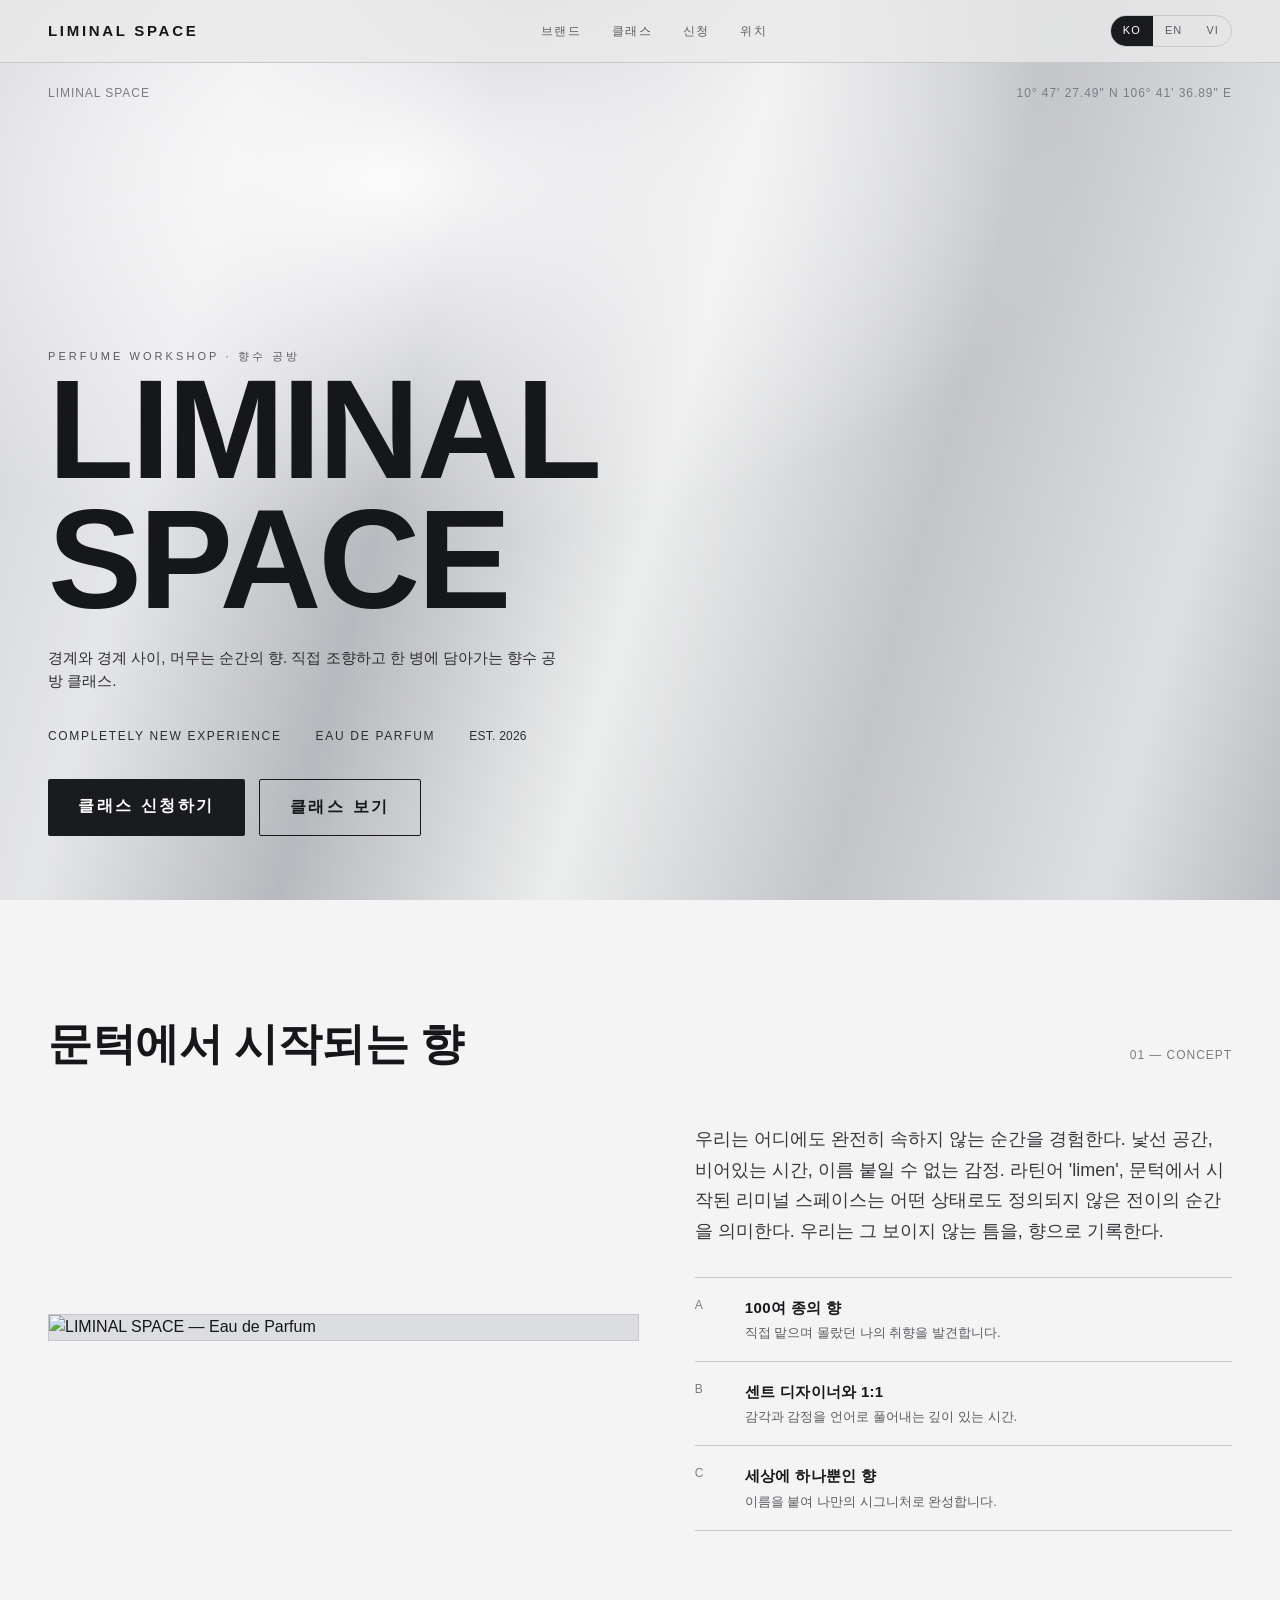
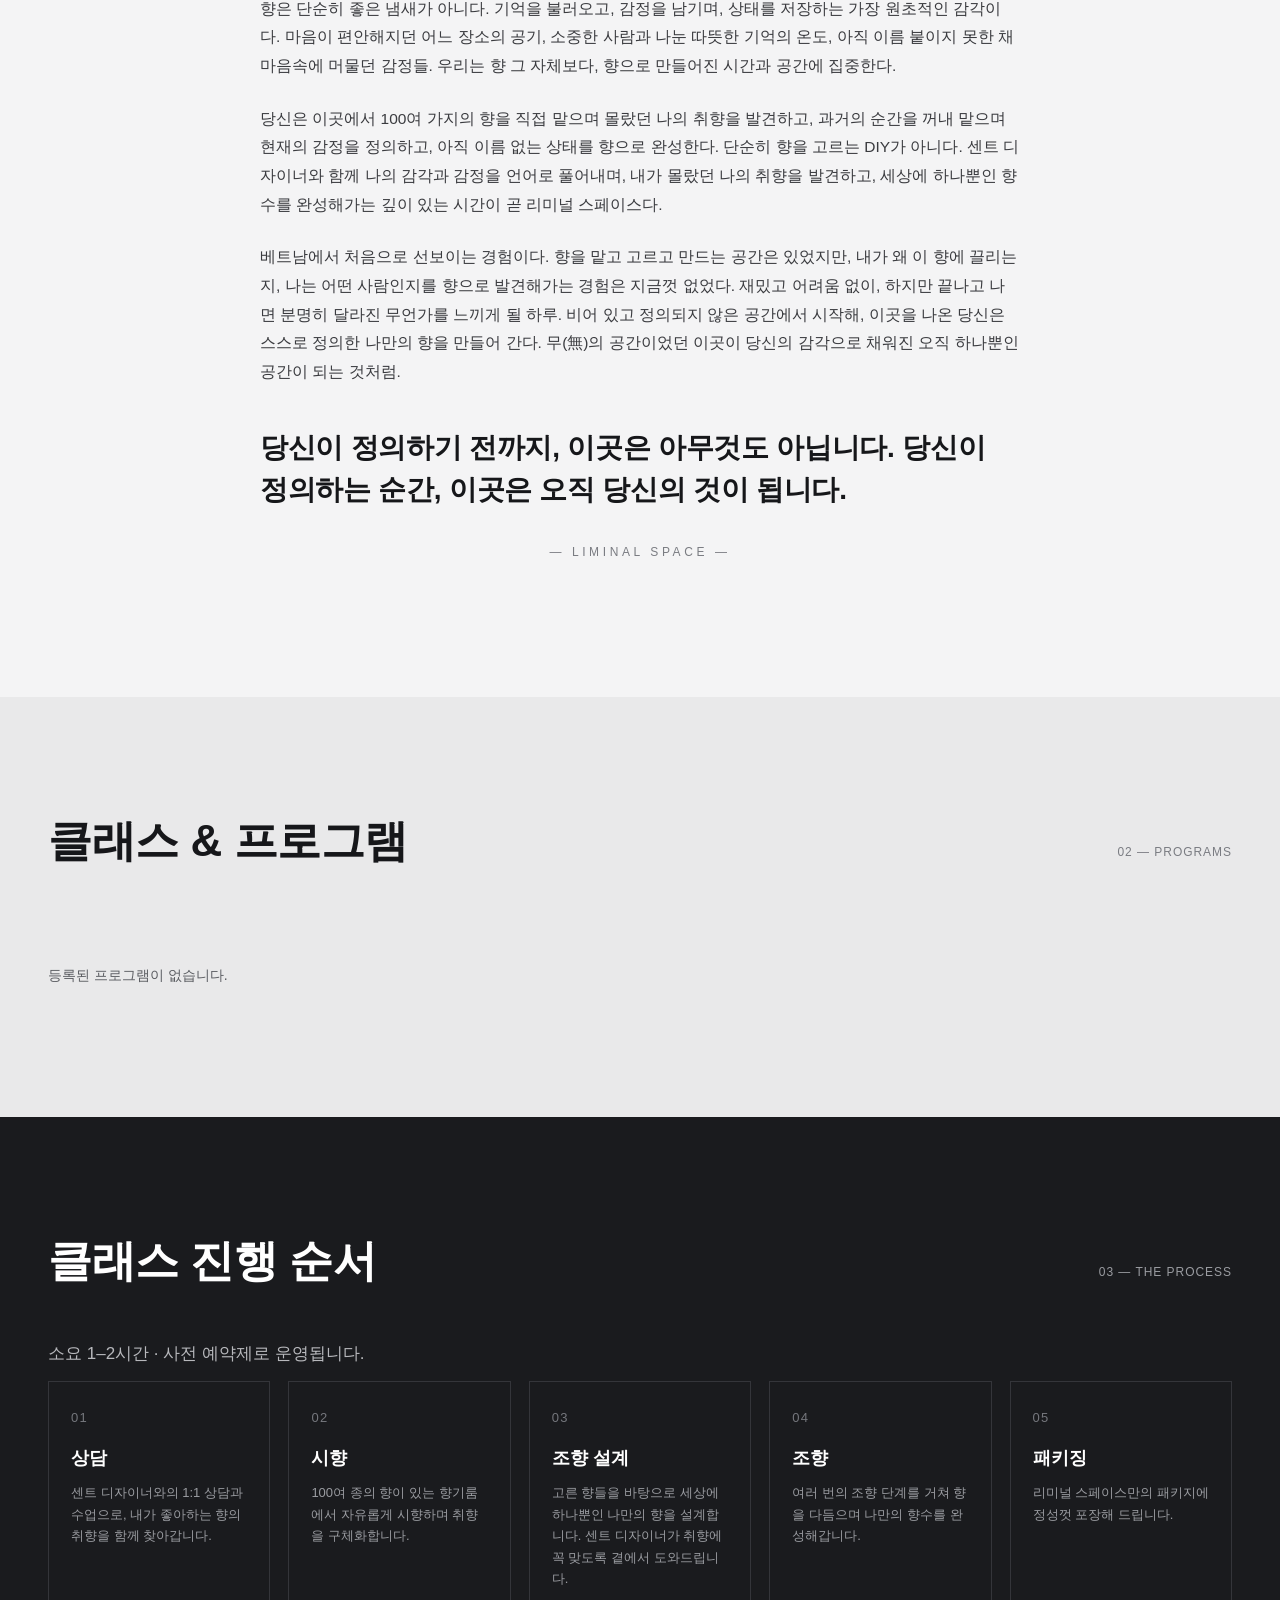
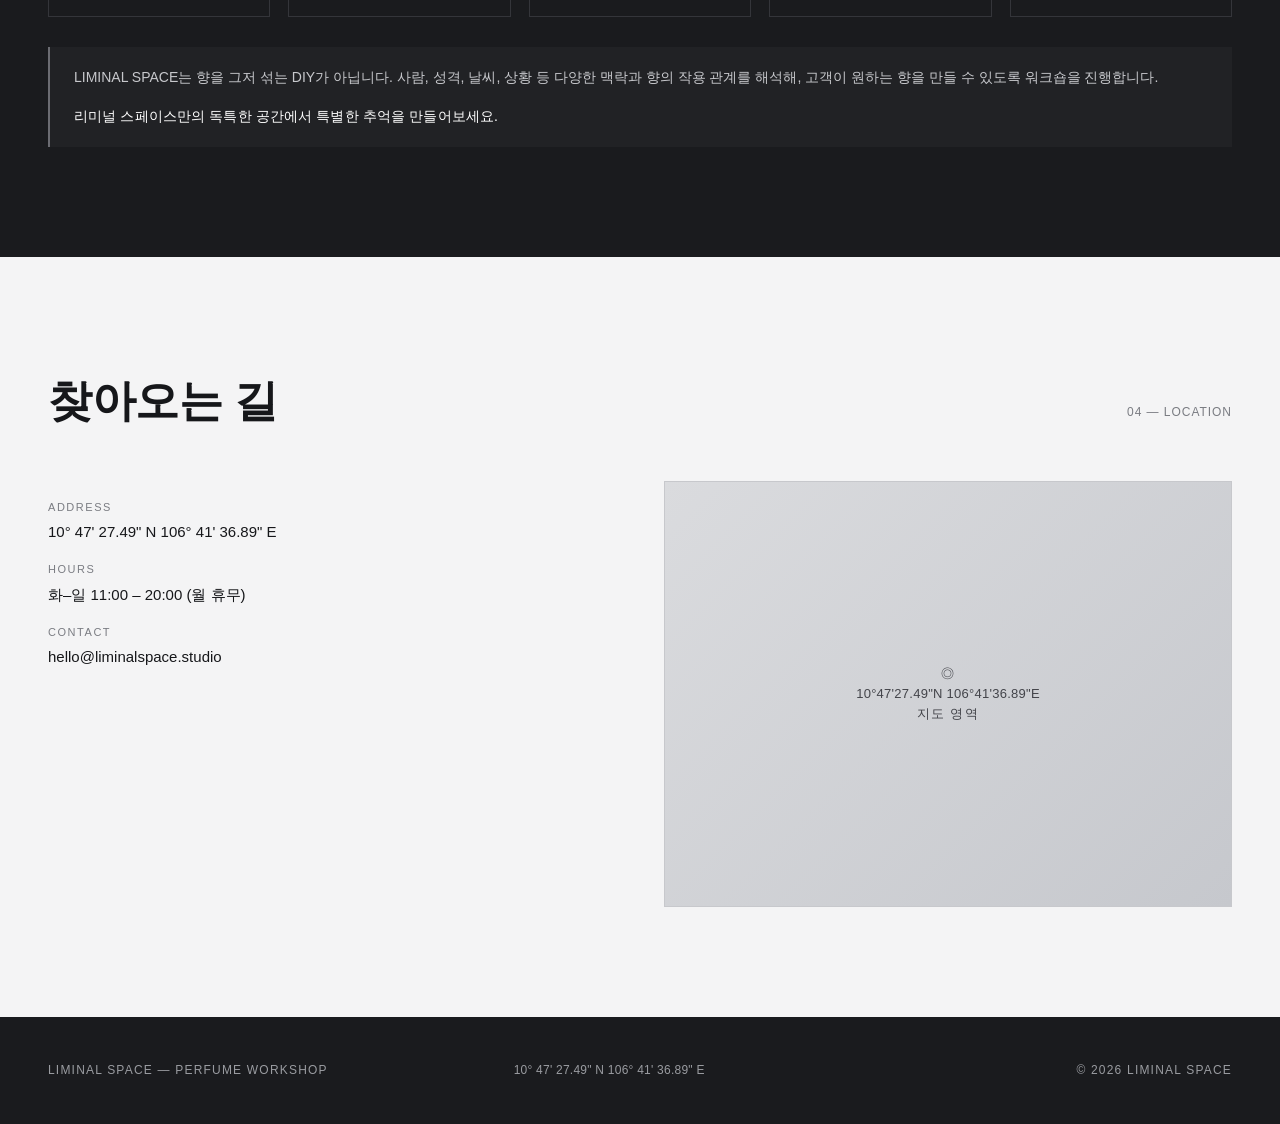
==== index.html @ cdb3149a "Surface Supabase save errors; fix silent settings save failure (v8)" ====
<!DOCTYPE html>
<html lang="ko">
<head>
<meta charset="UTF-8" />
<meta name="viewport" content="width=device-width, initial-scale=1.0" />
<title>LIMINAL SPACE — Perfume Workshop</title>
<style>
  :root{
    --bg:#e9e9ea;
    --paper:#f4f4f5;
    --ink:#16171a;
    --ink-soft:#5a5c61;
    --line:#c7c8cc;
    --metal-1:#d9dadd;
    --metal-2:#b9bbc0;
    --metal-3:#ececed;
    --accent:#1a1b1e;
    --coord:#7a7c82;
    --maxw:1240px;
  }
  *{box-sizing:border-box;margin:0;padding:0}
  html{scroll-behavior:smooth}
  body{
    font-family:"Helvetica Neue",Helvetica,Arial,"Apple SD Gothic Neo","Noto Sans KR",sans-serif;
    background:var(--bg);
    color:var(--ink);
    line-height:1.55;
    -webkit-font-smoothing:antialiased;
  }
  img{display:block;max-width:100%}
  a{color:inherit;text-decoration:none}
  .wrap{max-width:var(--maxw);margin:0 auto;padding:0 28px}
  .mono{font-variant-numeric:tabular-nums;letter-spacing:.02em}
  .coord{color:var(--coord);font-size:12px;letter-spacing:.08em;font-weight:500}
  .eyebrow{font-size:11px;letter-spacing:.28em;text-transform:uppercase;color:var(--ink-soft)}

  /* ---------- HEADER ---------- */
  header{
    position:fixed;top:0;left:0;right:0;z-index:50;
    background:rgba(233,233,234,.78);
    backdrop-filter:blur(10px);
    border-bottom:1px solid var(--line);
  }
  .nav{display:flex;align-items:center;justify-content:space-between;height:62px}
  .brand{font-weight:700;letter-spacing:.18em;font-size:15px}
  .nav-links{display:flex;gap:30px;align-items:center}
  .nav-links a{font-size:12px;letter-spacing:.14em;text-transform:uppercase;color:var(--ink-soft)}
  .nav-links a:hover{color:var(--ink)}
  .lang{
    display:flex;border:1px solid var(--line);border-radius:999px;overflow:hidden;
    font-size:11px;letter-spacing:.1em;
  }
  .lang button{
    background:transparent;border:0;padding:6px 12px;cursor:pointer;color:var(--ink-soft);
    font:inherit;font-size:11px;letter-spacing:.1em;
  }
  .lang button.active{background:var(--accent);color:#fff}
  .menu-toggle{display:none;background:none;border:0;font-size:22px;cursor:pointer}

  /* ---------- HERO ---------- */
  .hero{
    position:relative;min-height:100vh;display:flex;align-items:flex-end;
    background:
      radial-gradient(120% 90% at 30% 20%, #fbfbfc 0%, transparent 45%),
      linear-gradient(105deg,#cfd0d4 0%,#e5e6e8 18%,#b6b8bd 34%,#eceded 52%,#c2c4c9 70%,#dedfe2 88%,#b9bbc0 100%);
    overflow:hidden;
  }
  .hero::after{
    content:"";position:absolute;inset:0;opacity:.5;mix-blend-mode:overlay;
    background:repeating-linear-gradient(90deg,rgba(255,255,255,.0) 0 2px,rgba(255,255,255,.06) 2px 3px);
    pointer-events:none;
  }
  .hero-top{
    position:absolute;top:84px;left:0;right:0;z-index:3;
    display:flex;justify-content:space-between;align-items:flex-start;
  }
  .hero-inner{position:relative;z-index:2;padding-bottom:64px;width:100%}
  .hero h1{
    font-size:clamp(48px,11vw,150px);line-height:.92;font-weight:700;letter-spacing:-.02em;
  }
  .hero .sub{
    margin-top:22px;max-width:520px;font-size:15px;color:#2c2d31;
  }
  .hero .meta{
    margin-top:34px;display:flex;flex-wrap:wrap;gap:14px 34px;align-items:center;
    font-size:12px;letter-spacing:.14em;text-transform:uppercase;color:#2c2d31;
  }
  .btn{
    display:inline-block;background:var(--accent);color:#fff;
    padding:15px 30px;font-size:12px;letter-spacing:.16em;text-transform:uppercase;
    border-radius:2px;cursor:pointer;border:0;font:inherit;font-weight:600;
    transition:transform .15s ease,opacity .15s ease;
  }
  .btn:hover{transform:translateY(-1px);opacity:.9}
  .btn.ghost{background:transparent;color:var(--ink);border:1px solid var(--ink)}

  /* ---------- SECTION COMMON ---------- */
  section{padding:110px 0}
  .sec-head{display:flex;justify-content:space-between;align-items:baseline;gap:20px;margin-bottom:46px;flex-wrap:wrap}
  .sec-head h2{font-size:clamp(26px,4vw,44px);font-weight:700;letter-spacing:-.01em}
  .lede{font-size:17px;max-width:680px;color:#37383c}

  /* ---------- CONCEPT ---------- */
  #concept{background:var(--paper)}
  .concept-grid{display:grid;grid-template-columns:1.1fr 1fr;gap:56px;align-items:center}
  .concept-figure{
    border:1px solid var(--line);position:relative;overflow:hidden;
    background:#dcdde0;display:flex;align-items:center;justify-content:center;
  }
  .concept-figure img{width:100%;height:auto;max-height:62vh;object-fit:contain;display:block}
  .bottle{
    width:36%;aspect-ratio:1/2.2;border-radius:10px 10px 6px 6px;
    background:linear-gradient(100deg,rgba(255,255,255,.55),rgba(255,255,255,.12) 40%,rgba(255,255,255,.5));
    border:1px solid rgba(255,255,255,.7);box-shadow:0 30px 60px rgba(0,0,0,.12);
    position:relative;backdrop-filter:blur(2px);
  }
  .bottle::before{
    content:"";position:absolute;top:-14%;left:34%;width:32%;height:18%;
    background:linear-gradient(#cfd0d4,#a9abb0);border-radius:3px;
  }
  .bottle::after{
    content:"LIMINAL SPACE";position:absolute;top:46%;left:0;right:0;text-align:center;
    font-size:9px;letter-spacing:.1em;color:#43444a;
  }
  .img-slot{
    position:absolute;bottom:10px;right:10px;font-size:10px;letter-spacing:.1em;
    color:#8b8d92;border:1px dashed #aaa;padding:3px 7px;background:rgba(255,255,255,.5);
  }
  .concept-copy p{margin-bottom:18px;color:#37383c}
  .m-lead{font-size:18px;line-height:1.7;color:#26272b;margin-bottom:0}
  .manifesto{max-width:760px;margin:64px auto 0;text-align:left}
  .manifesto p{font-size:15.5px;line-height:1.85;color:#3a3b3f;margin-bottom:24px}
  .manifesto blockquote{border:0;margin:40px 0 18px;font-size:clamp(20px,3vw,28px);line-height:1.5;
    font-weight:700;letter-spacing:-.01em;color:var(--ink)}
  .manifesto .sign{text-align:center;letter-spacing:.3em;font-size:12px;color:var(--coord);margin-top:30px}
  .pillars{margin-top:30px;border-top:1px solid var(--line)}
  .pillar{padding:18px 0;border-bottom:1px solid var(--line);display:grid;grid-template-columns:34px 1fr;gap:16px}
  .pillar .n{font-size:12px;color:var(--coord)}
  .pillar h4{font-size:15px;margin-bottom:4px;letter-spacing:.02em}
  .pillar p{font-size:13px;color:var(--ink-soft);margin:0}

  /* ---------- CLASSES ---------- */
  .branch-tabs{display:flex;gap:8px;flex-wrap:wrap;margin-bottom:24px}
  .branch-tab{background:transparent;border:1px solid var(--line);color:var(--ink-soft);padding:9px 18px;border-radius:999px;cursor:pointer;font:inherit;font-size:13px;letter-spacing:.04em}
  .branch-tab.active{background:var(--accent);color:#fff;border-color:var(--accent)}
  .class-empty{color:var(--ink-soft);font-size:14px;padding:20px 0}
  .class-grid{display:grid;grid-template-columns:repeat(2,1fr);gap:22px}
  .class-grid.cols-1{grid-template-columns:1fr}
  .class-grid.cols-2{grid-template-columns:repeat(2,1fr)}
  .class-grid.cols-3{grid-template-columns:repeat(3,1fr)}
  .card-wide{grid-column:1/-1;box-shadow:inset 0 0 0 1px var(--ink)}
  .card{
    background:var(--paper);border:1px solid var(--line);padding:30px 26px;
    display:flex;flex-direction:column;min-height:330px;transition:border-color .2s,transform .2s;
  }
  .card:hover{border-color:var(--ink);transform:translateY(-3px)}
  .card .tag{font-size:11px;letter-spacing:.16em;text-transform:uppercase;color:var(--coord)}
  .card h3{font-size:22px;margin:12px 0 10px;font-weight:700}
  .card .desc{font-size:14px;color:var(--ink-soft);flex:1}
  .card .row{display:flex;justify-content:space-between;font-size:13px;border-top:1px solid var(--line);padding-top:14px;margin-top:18px}
  .card .price{font-weight:700}
  /* 할인 표시 */
  .price-old{text-decoration:line-through;color:var(--ink-soft);font-weight:400;font-size:.85em;margin-right:7px}
  .price-new{font-weight:800;color:var(--ink)}
  .disc-badge{display:inline-block;margin-left:7px;font-size:11px;font-weight:700;letter-spacing:.02em;color:#fff;background:var(--accent);padding:2px 7px;border-radius:3px;vertical-align:middle;line-height:1.5}
  .opt .pr .price-old{font-size:12px}

  /* ---------- APPLY FORM ---------- */
  #apply{background:var(--accent);color:#e9e9ea}
  #apply .sec-head h2{color:#fff}
  #apply .lede{color:#b7b8bc}
  .form-grid{display:grid;grid-template-columns:1fr 1fr;gap:18px 22px;margin-top:14px}
  .field{display:flex;flex-direction:column;gap:7px}
  .field.full{grid-column:1/-1}
  .field label{font-size:11px;letter-spacing:.14em;text-transform:uppercase;color:#9a9ca1}
  .field input,.field select,.field textarea{
    background:#202125;border:1px solid #34353a;color:#f1f1f2;
    padding:13px 14px;font:inherit;font-size:14px;border-radius:2px;
  }
  .field input:focus,.field select:focus,.field textarea:focus{outline:none;border-color:#75777d}
  .form-actions{grid-column:1/-1;display:flex;align-items:center;gap:18px;margin-top:8px;flex-wrap:wrap}
  .form-actions .btn{background:#fff;color:var(--accent)}
  .form-note{font-size:12px;color:#9a9ca1}
  .ok-msg{display:none;grid-column:1/-1;border:1px solid #41434a;padding:16px;font-size:14px;color:#dfe0e2}

  /* ---------- LOCATION / FOOTER ---------- */
  #location{background:var(--paper)}
  .loc-grid{display:grid;grid-template-columns:1fr 1fr;gap:48px}
  .loc-info dt{font-size:11px;letter-spacing:.14em;text-transform:uppercase;color:var(--coord);margin-top:18px}
  .loc-info dd{font-size:15px;margin-top:4px}
  .map{
    border:1px solid var(--line);aspect-ratio:4/3;position:relative;overflow:hidden;
    background:linear-gradient(135deg,#dadbde,#c6c8cd);
    display:flex;align-items:center;justify-content:center;
  }
  .map .pin{font-size:13px;letter-spacing:.1em;color:#43444a;text-align:center}
  footer{background:var(--accent);color:#9a9ca1;padding:44px 0;font-size:12px}
  .foot{display:flex;justify-content:space-between;flex-wrap:wrap;gap:16px;letter-spacing:.1em;align-items:center}
  .foot .social a{color:#c9cacd;text-decoration:none;margin-right:14px}
  .foot .social a:hover{color:#fff}

  /* ---------- HOW IT WORKS STEPS ---------- */
  #apply{background:var(--accent);color:#e9e9ea}
  #apply .sec-head h2{color:#fff}
  #apply .lede{color:#b7b8bc}
  .steps-grid{display:grid;grid-template-columns:repeat(5,1fr);gap:18px;margin-top:14px}
  .step-card{border:1px solid #34353a;padding:26px 22px;min-height:190px;display:flex;flex-direction:column}
  .step-n{font-size:13px;color:#75777d;letter-spacing:.1em}
  .step-card h4{font-size:18px;margin:16px 0 10px;color:#fff;font-weight:700}
  .step-card p{font-size:13px;color:#9a9ca1;margin:0;line-height:1.65}
  .proc-note{margin-top:30px;border-left:2px solid #6b6c72;padding:18px 24px;background:rgba(255,255,255,.03)}
  .proc-note p{margin:0;font-size:14px;line-height:1.8;color:#c7c8cc}
  .proc-note .proc-close{margin-top:14px;font-size:14px;color:#fff;letter-spacing:.01em}
  .card-cta{width:100%;margin-top:18px;text-align:center}

  /* ---------- APPLY MODAL (WIZARD) ---------- */
  .modal-overlay{
    position:fixed;inset:0;z-index:200;background:rgba(20,21,23,.55);
    backdrop-filter:blur(4px);display:none;align-items:center;justify-content:center;padding:20px;
  }
  .modal-overlay.open{display:flex}
  .modal{
    background:var(--paper);width:560px;max-width:100%;max-height:92vh;overflow:hidden;
    display:flex;flex-direction:column;border:1px solid var(--line);position:relative;
    animation:rise .25s ease;
  }
  @keyframes rise{from{transform:translateY(14px);opacity:0}to{transform:none;opacity:1}}
  .modal-head{padding:22px 26px;border-bottom:1px solid var(--line);display:flex;justify-content:space-between;align-items:flex-start}
  .modal-head .t{font-weight:700;letter-spacing:.16em;font-size:14px}
  .modal-head .c{font-size:11px;color:var(--coord);letter-spacing:.08em;margin-top:4px}
  .modal-close{background:none;border:0;font-size:24px;cursor:pointer;color:var(--ink-soft);line-height:1}
  .progress{display:flex;gap:6px;padding:16px 26px 0}
  .progress .dot{flex:1;height:3px;background:var(--line);border-radius:2px}
  .progress .dot.active{background:var(--accent)}
  .modal-body{padding:22px 26px;overflow-y:auto}
  .modal-step{display:none}
  .modal-step.active{display:block;animation:fade .25s ease}
  @keyframes fade{from{opacity:0}to{opacity:1}}
  .step-label{font-size:11px;letter-spacing:.16em;text-transform:uppercase;color:var(--coord);margin-bottom:6px}
  .step-q{font-size:20px;font-weight:700;margin-bottom:18px;letter-spacing:-.01em}
  .opt-list{display:flex;flex-direction:column;gap:10px}
  .opt{
    border:1px solid var(--line);background:#fff;padding:16px 18px;cursor:pointer;
    display:flex;justify-content:space-between;align-items:center;gap:14px;transition:border-color .15s,background .15s;
  }
  .opt:hover{border-color:#8a8c91}
  .opt.sel{border-color:var(--accent);background:#fff;box-shadow:inset 0 0 0 1px var(--accent)}
  .opt.disabled{opacity:.55;cursor:not-allowed;background:#f0f0f1}
  .opt.disabled:hover{border-color:var(--line)}
  .opt .soon{color:#b04545;font-weight:600}
  .card-cta.soon-btn{background:transparent;color:#9a9ca1;border:1px solid var(--line);cursor:not-allowed}
  .opt .ti{font-weight:600;font-size:15px}
  .opt .de{font-size:12px;color:var(--ink-soft);margin-top:3px}
  .opt .pr{font-weight:700;font-size:14px;white-space:nowrap}
  .grid2{display:grid;grid-template-columns:1fr 1fr;gap:14px}
  .mfield{display:flex;flex-direction:column;gap:7px;margin-bottom:14px}
  .mfield label{font-size:11px;letter-spacing:.12em;text-transform:uppercase;color:var(--ink-soft)}
  .mfield input,.mfield textarea,.mfield select{border:1px solid var(--line);background:#fff;padding:12px 13px;font:inherit;font-size:14px;border-radius:2px}
  .mfield input:focus,.mfield textarea:focus,.mfield select:focus{outline:none;border-color:var(--accent)}
  .summary{border:1px solid var(--line);background:#fff}
  .summary .sr{display:flex;justify-content:space-between;padding:12px 16px;border-bottom:1px solid var(--line);font-size:14px;gap:12px}
  .summary .sr:last-child{border-bottom:0}
  .summary .sr .k{color:var(--ink-soft);font-size:12px;letter-spacing:.06em}
  .summary .sr .v{font-weight:600;text-align:right}
  .modal-foot{padding:16px 26px;border-top:1px solid var(--line);display:flex;justify-content:space-between;gap:12px;background:var(--paper)}
  .modal-done{text-align:center;padding:30px 10px}
  .modal-done .check{font-size:40px}
  .modal-done h3{font-size:20px;margin:12px 0 8px}
  .modal-done p{font-size:14px;color:var(--ink-soft)}
  .err{color:#b04545;font-size:12px;margin-top:8px;display:none}
  .capnote{font-size:12px;color:var(--ink-soft);margin-top:8px;min-height:16px}
  .capnote.full{color:#b04545}

  /* ---------- RESPONSIVE ---------- */
  @media(max-width:880px){
    .concept-grid,.loc-grid{grid-template-columns:1fr}
    .class-grid,.class-grid.cols-1,.class-grid.cols-2,.class-grid.cols-3{grid-template-columns:1fr}
    .form-grid{grid-template-columns:1fr}
    .steps-grid{grid-template-columns:repeat(2,1fr)}
    .grid2{grid-template-columns:1fr}
    .nav-links{display:none}
    .nav-links.open{display:flex;position:absolute;top:62px;left:0;right:0;flex-direction:column;
      background:var(--paper);padding:20px 28px;gap:18px;border-bottom:1px solid var(--line)}
    .menu-toggle{display:block}
  }
</style>
</head>
<body>

<header>
  <div class="wrap nav">
    <div class="brand">LIMINAL SPACE</div>
    <nav class="nav-links" id="navLinks">
      <a href="#concept" data-i18n="nav.concept">브랜드</a>
      <a href="#classes" data-i18n="nav.classes">클래스</a>
      <a href="#apply" data-i18n="nav.apply">신청</a>
      <a href="#location" data-i18n="nav.location">위치</a>
    </nav>
    <div style="display:flex;align-items:center;gap:14px">
      <div class="lang">
        <button data-lang="ko" class="active">KO</button>
        <button data-lang="en">EN</button>
        <button data-lang="vi">VI</button>
      </div>
      <button class="menu-toggle" id="menuToggle" aria-label="menu">≡</button>
    </div>
  </div>
</header>

<!-- HERO -->
<section class="hero" id="top" style="padding:0">
  <div class="wrap hero-top">
    <span class="coord mono">LIMINAL SPACE</span>
    <span class="coord mono">10° 47' 27.49" N 106° 41' 36.89" E</span>
  </div>
  <div class="wrap hero-inner">
    <p class="eyebrow" data-i18n="hero.eyebrow">Perfume Workshop · 향수 공방</p>
    <h1>LIMINAL<br>SPACE</h1>
    <p class="sub" data-i18n="hero.sub">경계와 경계 사이, 머무는 순간의 향. 직접 조향하고 한 병에 담아가는 향수 공방 클래스.</p>
    <div class="meta">
      <span data-i18n="hero.tag1">Completely new experience</span>
      <span data-i18n="hero.tag2">Eau de Parfum</span>
      <span class="mono" id="estYear">EST. 2026</span>
    </div>
    <div style="margin-top:34px;display:flex;gap:14px;flex-wrap:wrap">
      <a href="#apply" class="btn" data-open-apply data-i18n="hero.cta">클래스 신청하기</a>
      <a href="#classes" class="btn ghost" data-i18n="hero.cta2">클래스 보기</a>
    </div>
  </div>
</section>

<!-- CONCEPT -->
<section id="concept">
  <div class="wrap">
    <div class="sec-head">
      <h2 data-i18n="concept.title">문턱에서 시작되는 향</h2>
      <p class="coord mono">01 — CONCEPT</p>
    </div>
    <div class="concept-grid">
      <div class="concept-figure">
        <img src="assets/concept.jpg" alt="LIMINAL SPACE — Eau de Parfum" loading="lazy" />
      </div>
      <div class="concept-copy">
        <p class="m-lead" data-i18n="m.lead">우리는 어디에도 완전히 속하지 않는 순간을 경험한다. 낯선 공간, 비어있는 시간, 이름 붙일 수 없는 감정. 라틴어 'limen', 문턱에서 시작된 리미널 스페이스는 어떤 상태로도 정의되지 않은 전이의 순간을 의미한다. 우리는 그 보이지 않는 틈을, 향으로 기록한다.</p>
        <div class="pillars">
          <div class="pillar"><span class="n mono">A</span><div><h4 data-i18n="concept.pa.t">100여 종의 향</h4><p data-i18n="concept.pa.d">직접 맡으며 몰랐던 나의 취향을 발견합니다.</p></div></div>
          <div class="pillar"><span class="n mono">B</span><div><h4 data-i18n="concept.pb.t">센트 디자이너와 1:1</h4><p data-i18n="concept.pb.d">감각과 감정을 언어로 풀어내는 깊이 있는 시간.</p></div></div>
          <div class="pillar"><span class="n mono">C</span><div><h4 data-i18n="concept.pc.t">세상에 하나뿐인 향</h4><p data-i18n="concept.pc.d">이름을 붙여 나만의 시그니처로 완성합니다.</p></div></div>
        </div>
      </div>
    </div>
    <div class="manifesto">
      <p data-i18n="m.p1">향은 단순히 좋은 냄새가 아니다. 기억을 불러오고, 감정을 남기며, 상태를 저장하는 가장 원초적인 감각이다. 마음이 편안해지던 어느 장소의 공기, 소중한 사람과 나눈 따뜻한 기억의 온도, 아직 이름 붙이지 못한 채 마음속에 머물던 감정들. 우리는 향 그 자체보다, 향으로 만들어진 시간과 공간에 집중한다.</p>
      <p data-i18n="m.p2">당신은 이곳에서 100여 가지의 향을 직접 맡으며 몰랐던 나의 취향을 발견하고, 과거의 순간을 꺼내 맡으며 현재의 감정을 정의하고, 아직 이름 없는 상태를 향으로 완성한다. 단순히 향을 고르는 DIY가 아니다. 센트 디자이너와 함께 나의 감각과 감정을 언어로 풀어내며, 내가 몰랐던 나의 취향을 발견하고, 세상에 하나뿐인 향수를 완성해가는 깊이 있는 시간이 곧 리미널 스페이스다.</p>
      <p data-i18n="m.p3">베트남에서 처음으로 선보이는 경험이다. 향을 맡고 고르고 만드는 공간은 있었지만, 내가 왜 이 향에 끌리는지, 나는 어떤 사람인지를 향으로 발견해가는 경험은 지금껏 없었다. 재밌고 어려움 없이, 하지만 끝나고 나면 분명히 달라진 무언가를 느끼게 될 하루. 비어 있고 정의되지 않은 공간에서 시작해, 이곳을 나온 당신은 스스로 정의한 나만의 향을 만들어 간다. 무(無)의 공간이었던 이곳이 당신의 감각으로 채워진 오직 하나뿐인 공간이 되는 것처럼.</p>
      <blockquote data-i18n="m.quote">당신이 정의하기 전까지, 이곳은 아무것도 아닙니다. 당신이 정의하는 순간, 이곳은 오직 당신의 것이 됩니다.</blockquote>
      <p class="sign">— LIMINAL SPACE —</p>
    </div>
  </div>
</section>

<!-- CLASSES -->
<section id="classes" style="background:var(--bg)">
  <div class="wrap">
    <div class="sec-head">
      <h2 data-i18n="classes.title">클래스 & 프로그램</h2>
      <p class="coord mono">02 — PROGRAMS</p>
    </div>
    <div class="branch-tabs" id="classTabs"></div>
    <!-- 클래스 카드는 renderClasses()가 실제 데이터로 채웁니다. 렌더 전 깜빡임 방지를 위해 정적 카드 없음. -->
    <div class="class-grid"></div>
  </div>
</section>

<!-- APPLY / HOW IT WORKS -->
<section id="apply">
  <div class="wrap">
    <div class="sec-head">
      <h2 data-i18n="proc.title">클래스 진행 순서</h2>
      <p class="coord mono" style="color:#9a9ca1">03 — THE PROCESS</p>
    </div>
    <p class="lede" data-i18n="apply.note">소요 1–2시간 · 사전 예약제로 운영됩니다.</p>
    <div class="steps-grid">
      <div class="step-card"><span class="step-n mono">01</span><h4 data-i18n="proc.s1.t">상담</h4><p data-i18n="proc.s1.d">센트 디자이너와의 1:1 상담과 수업으로, 내가 좋아하는 향의 취향을 함께 찾아갑니다.</p></div>
      <div class="step-card"><span class="step-n mono">02</span><h4 data-i18n="proc.s2.t">시향</h4><p data-i18n="proc.s2.d">100여 종의 향이 있는 향기룸에서 자유롭게 시향하며 취향을 구체화합니다.</p></div>
      <div class="step-card"><span class="step-n mono">03</span><h4 data-i18n="proc.s3.t">조향 설계</h4><p data-i18n="proc.s3.d">고른 향들을 바탕으로 세상에 하나뿐인 나만의 향을 설계합니다. 센트 디자이너가 취향에 꼭 맞도록 곁에서 도와드립니다.</p></div>
      <div class="step-card"><span class="step-n mono">04</span><h4 data-i18n="proc.s4.t">조향</h4><p data-i18n="proc.s4.d">여러 번의 조향 단계를 거쳐 향을 다듬으며 나만의 향수를 완성해갑니다.</p></div>
      <div class="step-card"><span class="step-n mono">05</span><h4 data-i18n="proc.s5.t">패키징</h4><p data-i18n="proc.s5.d">리미널 스페이스만의 패키지에 정성껏 포장해 드립니다.</p></div>
    </div>
    <div class="proc-note">
      <p data-i18n="proc.philosophy">LIMINAL SPACE는 향을 그저 섞는 DIY가 아닙니다. 사람, 성격, 날씨, 상황 등 다양한 맥락과 향의 작용 관계를 해석해, 고객이 원하는 향을 만들 수 있도록 워크숍을 진행합니다.</p>
      <p class="proc-close" data-i18n="proc.close">리미널 스페이스만의 독특한 공간에서 특별한 추억을 만들어보세요.</p>
    </div>
  </div>
</section>

<!-- LOCATION -->
<section id="location">
  <div class="wrap">
    <div class="sec-head">
      <h2 data-i18n="loc.title">찾아오는 길</h2>
      <p class="coord mono">04 — LOCATION</p>
    </div>
    <div class="loc-grid">
      <dl class="loc-info" id="locInfo">
        <dt data-i18n="loc.addr.t">Address</dt>
        <dd data-i18n="loc.addr.d">10° 47' 27.49" N 106° 41' 36.89" E</dd>
        <dt data-i18n="loc.hours.t">Hours</dt>
        <dd data-i18n="loc.hours.d">화–일 11:00 – 20:00 (월 휴무)</dd>
        <dt data-i18n="loc.contact.t">Contact</dt>
        <dd>hello@liminalspace.studio</dd>
      </dl>
      <div class="map"><div class="pin">◎<br><span class="mono">10°47'27.49"N 106°41'36.89"E</span><br><span data-i18n="loc.mapnote">지도 영역</span></div></div>
    </div>
  </div>
</section>

<footer>
  <div class="wrap foot">
    <span id="footBrand">LIMINAL SPACE — PERFUME WORKSHOP</span>
    <span class="mono">10° 47' 27.49" N 106° 41' 36.89" E</span>
    <span class="social" id="socialLinks"></span>
    <span id="footCopy">© 2026 LIMINAL SPACE</span>
  </div>
</footer>

<!-- ===== APPLY MODAL (STEP WIZARD) ===== -->
<div class="modal-overlay" id="applyModal" aria-hidden="true">
  <div class="modal" role="dialog" aria-modal="true">
    <div class="modal-head">
      <div>
        <div class="t">LIMINAL SPACE</div>
        <div class="c" data-i18n="modal.sub">클래스 신청 · 5단계</div>
      </div>
      <button class="modal-close" id="modalClose" aria-label="close">×</button>
    </div>
    <div class="progress" id="progress">
      <span class="dot active"></span><span class="dot"></span><span class="dot"></span><span class="dot"></span><span class="dot"></span>
    </div>
    <div class="modal-body">

      <!-- STEP 1: BRANCH -->
      <div class="modal-step active" data-step="1">
        <div class="step-label" data-i18n="modal.step1">STEP 1 / 5</div>
        <div class="step-q" data-i18n="modal.q0">방문할 지점을 선택해 주세요.</div>
        <div class="opt-list" data-field="branch"></div>
        <div class="err" data-err="branch" data-i18n="modal.err">항목을 선택해 주세요.</div>
      </div>

      <!-- STEP 2: CLASS -->
      <div class="modal-step" data-step="2">
        <div class="step-label" data-i18n="modal.step2">STEP 2 / 5</div>
        <div class="step-q" data-i18n="modal.q1">어떤 프로그램을 신청할까요?</div>
        <div class="opt-list" data-field="class"></div>
        <div class="err" data-err="class" data-i18n="modal.err">항목을 선택해 주세요.</div>
      </div>

      <!-- STEP 3: SIZE -->
      <div class="modal-step" data-step="3">
        <div class="step-label" data-i18n="modal.step3">STEP 3 / 5</div>
        <div class="step-q" data-i18n="modal.q2">완성할 향수 용량을 골라주세요.</div>
        <div class="opt-list" data-field="size"></div>
        <div class="err" data-err="size" data-i18n="modal.err">항목을 선택해 주세요.</div>
      </div>

      <!-- STEP 4: VISIT INFO -->
      <div class="modal-step" data-step="4">
        <div class="step-label" data-i18n="modal.step4">STEP 4 / 5</div>
        <div class="step-q" data-i18n="modal.q3">방문 정보를 알려주세요.</div>
        <div class="grid2">
          <div class="mfield"><label data-i18n="form.date">희망 날짜</label><input type="date" data-field="date" /></div>
          <div class="mfield"><label data-i18n="modal.time">희망 시간</label><select data-field="time"><option value="" data-i18n="modal.pickdate">날짜를 먼저 선택</option></select></div>
        </div>
        <div class="mfield"><label data-i18n="form.people">인원</label><input type="number" min="1" value="1" data-field="people" /></div>
        <div class="capnote" id="capNote"></div>
        <div class="err" data-err="visit" data-i18n="modal.errdate">날짜와 시간을 입력해 주세요.</div>
        <div class="err" data-err="cap"></div>
      </div>

      <!-- STEP 5: CONTACT + CONFIRM -->
      <div class="modal-step" data-step="5">
        <div class="step-label" data-i18n="modal.step5">STEP 5 / 5</div>
        <div class="step-q" data-i18n="modal.q4">신청자 정보를 입력하고 확인해 주세요.</div>
        <div class="grid2">
          <div class="mfield"><label data-i18n="form.name">이름</label><input type="text" data-field="name" /></div>
          <div class="mfield"><label data-i18n="form.phone">연락처</label><input type="tel" data-field="phone" /></div>
        </div>
        <div class="grid2">
          <div class="mfield"><label data-i18n="form.email">이메일</label><input type="email" data-field="email" /></div>
          <div class="mfield"><label data-i18n="form.nationality">국적</label><input type="text" data-field="nationality" list="natList" autocomplete="off" data-i18n-ph="form.natph" placeholder="검색 또는 선택" /></div>
        </div>
        <datalist id="natList"></datalist>
        <div class="mfield"><label data-i18n="form.msg">남길 말 (선택)</label><textarea rows="2" data-field="msg"></textarea></div>
        <div class="err" data-err="contact" data-i18n="modal.errcontact">메모를 제외한 모든 항목을 입력해 주세요.</div>
      </div>

      <!-- STEP 6: CONFIRM REVIEW -->
      <div class="modal-step" data-step="6">
        <div class="step-label" data-i18n="modal.confirmlabel">CONFIRM</div>
        <div class="step-q" data-i18n="modal.confirmq">입력하신 내용을 확인해 주세요.</div>
        <div class="summary" id="confirmSummary"></div>
        <p class="form-note" data-i18n="modal.confirmnote">정보가 잘못 입력된 경우 신청이 정상적으로 접수되지 않을 수 있습니다. 입력 내용을 다시 한번 확인하신 후 신청완료를 눌러 접수해 주세요.</p>
      </div>

      <!-- DONE -->
      <div class="modal-step" data-step="7">
        <div class="modal-done">
          <div class="check">◎</div>
          <h3 data-i18n="modal.donet">신청이 접수되었습니다</h3>
          <p data-i18n="modal.doned">확인 후 입력하신 연락처로 예약 확정을 안내드립니다.</p>
        </div>
      </div>

    </div>
    <div class="modal-foot" id="modalFoot">
      <button class="btn ghost" id="btnBack" data-i18n="modal.back">이전</button>
      <button class="btn" id="btnNext" data-i18n="modal.next">다음</button>
    </div>
  </div>
</div>

<script src="https://cdn.jsdelivr.net/npm/@supabase/supabase-js@2"></script>
<script src="config.js"></script>
<script src="store.js"></script>
<script>
/* ---------- i18n ---------- */
const I18N = {
  ko: {}, // 기본값은 HTML에 그대로 둠 (data-i18n 키만 매핑)
  en: {
    "nav.concept":"Brand","nav.classes":"Classes","nav.apply":"Apply","nav.location":"Location",
    "hero.eyebrow":"Perfume Workshop","hero.sub":"The scent of moments between boundaries. A workshop where you blend and bottle a perfume of your own.",
    "hero.tag1":"Completely new experience","hero.tag2":"Eau de Parfum","hero.cta":"Apply for a class","hero.cta2":"View classes",
    "concept.title":"A scent that begins at the threshold",
    "concept.pa.t":"Over 100 notes","concept.pa.d":"Smell them yourself and discover a taste you never knew.",
    "concept.pb.t":"1:1 with a Scent Designer","concept.pb.d":"A deep moment translating your senses and emotions into words.",
    "concept.pc.t":"A one-of-a-kind scent","concept.pc.d":"Name it and complete it as your own signature.",
    "m.lead":"We all experience moments that belong nowhere entirely. An unfamiliar space, an empty stretch of time, an emotion we cannot name. Beginning from the Latin 'limen' — the threshold — LIMINAL SPACE means a moment of transition undefined by any state. We record that invisible gap as scent.",
    "m.p1":"Scent is not merely a pleasant smell. It is the most primal sense that recalls memory, leaves emotion, and stores a state. The air of a place that once put you at ease, the warmth of a memory shared with someone dear, emotions still lingering without a name. We focus on the time and space made of scent, more than the scent itself.",
    "m.p2":"Here you smell over 100 scents to discover your own taste, recall a past moment to define your present emotion, and complete a still-nameless state as scent. This is not a simple pick-your-scent DIY. Together with a Scent Designer you put your senses and emotions into words, discover a taste you never knew, and complete a one-of-a-kind perfume — that is LIMINAL SPACE.",
    "m.p3":"It is an experience offered for the first time in Vietnam. There have been places to smell, choose and make scents, but never an experience to discover why you are drawn to a scent and who you are. A fun, effortless day — yet by the end you will surely feel something has changed. Starting from an empty, undefined space, when you leave you will have made a scent defined by yourself.",
    "m.quote":"Until you define it, this place is nothing. The moment you define it, this place becomes only yours.",
    "classes.title":"Classes & Programs","classes.inquire":"Inquire","prog.inquiry":"Inquire for price","prog.permonth":"Monthly",
    "apply.title":"How to apply","apply.lede":"Booking takes four steps. Choose a class, design your scent, and take home a bottle of your own.",
    "apply.cta":"Start application","apply.note":"Duration 1–2 hours · By reservation only.",
    "how.s1.t":"Explore scents","how.s1.d":"Smell 100+ curated notes to find your olfactory taste.",
    "how.s2.t":"Design the formula","how.s2.d":"Blend your favorite notes into your own formula with a designer.",
    "how.s3.t":"Name it","how.s3.d":"Name your scent to complete your own signature.",
    "how.s4.t":"Bottling","how.s4.d":"Choose 10·30·50ml, bottled with a pouch to take home.",
    "form.name":"Name","form.phone":"Phone","form.email":"Email","form.class":"Class","form.date":"Preferred date","form.people":"People","form.msg":"Message (optional)","form.nationality":"Nationality",
    "modal.confirmlabel":"CONFIRM","modal.confirmq":"Please review your details.","modal.confirmnote":"If any information is incorrect, your application may not be processed properly. Please double-check your details before tapping Confirm & apply.",
    "modal.sub":"Class application · 5 steps","modal.step1":"STEP 1 / 5","modal.q0":"Please choose a branch to visit.",
    "modal.step2":"STEP 2 / 5","modal.q1":"Which program would you like?",
    "modal.err":"Please select an option.","modal.step3":"STEP 3 / 5","modal.q2":"Choose your perfume volume.","modal.sizeinc":"Bottle + pouch included",
    "modal.step4":"STEP 4 / 5","modal.q3":"Tell us your visit details.","modal.time":"Preferred time","modal.errdate":"Please enter date and time.","modal.pickdate":"Select a date first",
    "modal.step5":"STEP 5 / 5","modal.q4":"Enter your details and confirm.","modal.errcontact":"Please fill in all fields except the message.",
    "modal.donet":"Your application is received","modal.doned":"After review, we will confirm your booking via your contact.","modal.back":"Back","modal.next":"Next",
    "loc.title":"Getting here","loc.addr.t":"Address","loc.hours.t":"Hours","loc.hours.d":"Tue–Sun 11:00 – 20:00 (Mon closed)","loc.contact.t":"Contact","loc.mapnote":"Map area","slot":"Photo area"
  },
  vi: {
    "nav.concept":"Thương hiệu","nav.classes":"Lớp học","nav.apply":"Đăng ký","nav.location":"Vị trí",
    "hero.eyebrow":"Perfume Workshop · Xưởng nước hoa",
    "hero.sub":"Hương thơm của khoảnh khắc giữa hai ranh giới. Lớp học tự pha chế và mang về một chai nước hoa của riêng bạn.",
    "hero.tag1":"Completely new experience","hero.tag2":"Eau de Parfum",
    "hero.cta":"Đăng ký lớp học","hero.cta2":"Xem lớp học",
    "concept.title":"Mùi hương bắt đầu từ ngưỡng cửa",
    "concept.pa.t":"Hơn 100 loại hương","concept.pa.d":"Tự tay ngửi và khám phá gu hương bạn chưa từng biết.",
    "concept.pb.t":"1:1 cùng Scent Designer","concept.pb.d":"Khoảng thời gian sâu lắng diễn đạt cảm giác và cảm xúc thành ngôn từ.",
    "concept.pc.t":"Mùi hương độc nhất","concept.pc.d":"Đặt tên và hoàn thiện thành dấu ấn của riêng bạn.",
    "m.lead":"Chúng ta đều trải qua những khoảnh khắc không hoàn toàn thuộc về đâu cả. Một không gian xa lạ, một quãng thời gian trống rỗng, một cảm xúc không thể gọi tên. Bắt nguồn từ tiếng Latin 'limen' — ngưỡng cửa, LIMINAL SPACE là khoảnh khắc chuyển tiếp chưa được định nghĩa bởi bất kỳ trạng thái nào. Chúng tôi ghi lại khe hở vô hình ấy bằng mùi hương.",
    "m.p1":"Mùi hương không chỉ là một thứ thơm tho. Đó là giác quan nguyên thủy nhất gợi lại ký ức, lưu lại cảm xúc và lưu giữ trạng thái. Bầu không khí của một nơi từng khiến lòng ta bình yên, hơi ấm của ký ức chia sẻ cùng người thương, những cảm xúc còn nán lại mà chưa thể gọi tên. Chúng tôi tập trung vào thời gian và không gian được tạo nên từ hương, hơn cả bản thân mùi hương.",
    "m.p2":"Tại đây, bạn ngửi hơn 100 loại hương để khám phá gu của chính mình, gọi lại khoảnh khắc quá khứ để định nghĩa cảm xúc hiện tại, và hoàn thiện trạng thái chưa tên bằng mùi hương. Đây không chỉ là DIY chọn hương. Cùng Scent Designer diễn đạt cảm giác và cảm xúc thành ngôn từ, khám phá gu bạn chưa từng biết và hoàn thiện chai nước hoa độc nhất — đó chính là LIMINAL SPACE.",
    "m.p3":"Đây là trải nghiệm lần đầu tiên có mặt tại Việt Nam. Đã có những nơi để ngửi, chọn và làm hương, nhưng chưa từng có trải nghiệm khám phá vì sao bạn bị cuốn hút bởi mùi hương ấy, và bạn là ai. Một ngày thú vị, không hề khó, nhưng khi kết thúc chắc chắn bạn sẽ cảm nhận điều gì đó đã khác. Bắt đầu từ một không gian trống rỗng và chưa định nghĩa, khi rời khỏi đây bạn tạo nên mùi hương do chính mình định nghĩa — như nơi vốn là khoảng không trở thành không gian độc nhất được lấp đầy bằng giác quan của bạn.",
    "m.quote":"Trước khi bạn định nghĩa, nơi này chẳng là gì cả. Khoảnh khắc bạn định nghĩa, nơi này trở thành của riêng bạn.",
    "classes.title":"Lớp học & Chương trình",
    "classes.inquire":"Liên hệ",
    "prog.inquiry":"Liên hệ báo giá","prog.permonth":"Gói tháng",
    "prog.w.tag":"Signature Scent Workshop","prog.w.name":"Signature Scent Workshop","prog.w.desc":"Tự ngửi hơn 100 loại hương và cùng Scent Designer hoàn thiện chai nước hoa signature của riêng bạn. Thời lượng 1–2 giờ.",
    "prog.sub.tag":"Subscription","prog.sub.name":"Liminal Pick · Đăng ký","prog.sub.desc":"Mỗi tháng 2 lần giao nước hoa 10ml tận nhà. Tùy chỉnh theo gu qua chat 1:1, lưu dữ liệu sử dụng, kèm mẫu thử · túi · móc khóa nước hoa.",
    "prog.corp.tag":"Corporate / Group","prog.corp.name":"Đặt làm doanh nghiệp · tập thể","prog.corp.desc":"Lên ý tưởng sự kiện và chế tác · cung cấp hương cho doanh nghiệp, cơ quan, tập thể.",
    "prog.rent.tag":"Rental / Collaboration","prog.rent.name":"Cho thuê · Hợp tác","prog.rent.desc":"Cho thuê không gian và đồng hành cùng các dự án hợp tác thương hiệu.",
    "prog.inf.tag":"Influencer / Marketer","prog.inf.name":"Influencer · Marketer","prog.inf.desc":"Chương trình hợp tác và nội dung dành cho influencer · marketer.",
    "apply.title":"Cách đăng ký",
    "apply.lede":"Đặt chỗ gồm bốn bước. Chọn lớp học, thiết kế mùi hương và mang về một chai của riêng bạn.",
    "apply.cta":"Bắt đầu đăng ký","apply.note":"Thời lượng 1–2 giờ · Vận hành theo hình thức đặt trước.",
    "how.s1.t":"Khám phá hương","how.s1.d":"Ngửi hơn 30 loại note tuyển chọn để tìm gu khứu giác của bạn.",
    "how.s2.t":"Thiết kế công thức","how.s2.d":"Cùng chuyên gia pha trộn các note yêu thích thành công thức riêng.",
    "how.s3.t":"Đặt tên","how.s3.d":"Đặt tên cho mùi hương để hoàn thiện dấu ấn của riêng bạn.",
    "how.s4.t":"Đóng chai","how.s4.d":"Chọn 10·30·50ml, đóng vào chai và túi để mang về.",
    "form.name":"Họ tên","form.phone":"Số điện thoại","form.email":"Email","form.class":"Lớp học","form.date":"Ngày mong muốn","form.people":"Số người","form.msg":"Lời nhắn (tùy chọn)","form.nationality":"Quốc tịch",
    "modal.confirmlabel":"XÁC NHẬN","modal.confirmq":"Vui lòng kiểm tra thông tin của bạn.","modal.confirmnote":"Nếu thông tin nhập sai, đăng ký có thể không được tiếp nhận đúng cách. Vui lòng kiểm tra lại thông tin trước khi nhấn Hoàn tất đăng ký.",
    "form.opt1":"Pha chế Signature","form.opt2":"Cặp đôi · Nhóm","form.opt3":"Atelier nâng cao",
    "form.submit":"Gửi đăng ký","form.note":"* Đây là bản nháp. Việc gửi thực sẽ hoạt động sau khi tích hợp.","form.ok":"Đã nhận đăng ký. Chúng tôi sẽ liên hệ với bạn.",
    "classes.select":"Đăng ký lớp này",
    "modal.sub":"Đăng ký lớp học · 5 bước",
    "modal.step1":"BƯỚC 1 / 5","modal.q0":"Vui lòng chọn chi nhánh bạn muốn đến.",
    "modal.br1":"Sài Gòn (Saigon)","modal.br1d":"10° 47' 27.49\" N 106° 41' 36.89\" E · Bình Thạnh",
    "modal.br2":"Hà Nội (Hanoi)","modal.br2d":"Phố cổ · Hoàn Kiếm",
    "modal.step2":"BƯỚC 2 / 5","modal.q1":"Bạn muốn đăng ký chương trình nào?",
    "modal.c1d":"Hơn 100 loại hương · hoàn thiện signature của bạn","modal.c2d":"Mỗi tháng 2 lần giao 10ml · tùy chỉnh","modal.c3d":"Lên ý tưởng sự kiện · chế tác/cung cấp hương","modal.c4d":"Cho thuê không gian · hợp tác thương hiệu","modal.c5d":"Chương trình hợp tác · nội dung",
    "modal.err":"Vui lòng chọn một mục.",
    "modal.step3":"BƯỚC 3 / 5","modal.q2":"Chọn dung tích nước hoa hoàn thiện.","modal.sizeinc":"Bao gồm chai + túi",
    "modal.step4":"BƯỚC 4 / 5","modal.q3":"Cho chúng tôi biết thông tin ghé thăm.","modal.time":"Giờ mong muốn","modal.errdate":"Vui lòng nhập ngày và giờ.","modal.pickdate":"Chọn ngày trước",
    "modal.step5":"BƯỚC 5 / 5","modal.q4":"Nhập thông tin và xác nhận.","modal.errcontact":"Vui lòng điền tất cả mục trừ lời nhắn.",
    "modal.donet":"Đã nhận đăng ký","modal.doned":"Sau khi xác nhận, chúng tôi sẽ thông báo đặt chỗ qua liên hệ của bạn.",
    "modal.back":"Quay lại","modal.next":"Tiếp theo",
    "loc.title":"Đường đến","loc.addr.t":"Địa chỉ","loc.addr.d":"10° 47' 27.49\" N 106° 41' 36.89\" E","loc.hours.t":"Giờ mở cửa","loc.hours.d":"Thứ 3–CN 11:00 – 20:00 (nghỉ thứ 2)","loc.contact.t":"Liên hệ",
    "loc.mapnote":"Khu vực bản đồ","slot":"Khu vực ảnh"
  }
};
// 한국어 기본값을 DOM에서 수집해 저장
document.querySelectorAll('[data-i18n]').forEach(el=>{
  I18N.ko[el.getAttribute('data-i18n')] = el.innerHTML;
});
function setLang(lang){
  document.documentElement.lang = lang;
  document.querySelectorAll('[data-i18n]').forEach(el=>{
    const k = el.getAttribute('data-i18n');
    const t = (I18N[lang] && I18N[lang][k]!==undefined) ? I18N[lang][k] : I18N.ko[k];  // 없으면 한국어 폴백
    if(t!==undefined) el.innerHTML = t;
  });
  document.querySelectorAll('.lang button').forEach(b=>{
    b.classList.toggle('active', b.dataset.lang===lang);
  });
  // 모달이 열려 있으면 동적 버튼/요약 라벨도 갱신
  if(typeof modal!=='undefined' && modal.classList.contains('open')) goto(cur);
  if(typeof applyActiveStates==='function') applyActiveStates();  // 카드 준비중 재적용
  if(typeof renderClasses==='function') renderClasses();          // 클래스 카드 언어/데이터 재적용
  if(typeof renderLocation==='function') renderLocation();        // 위치 섹션 언어 재적용
}
document.querySelectorAll('.lang button').forEach(b=>{
  b.addEventListener('click',()=>setLang(b.dataset.lang));
});

/* ---------- 푸터 소셜 링크 (지점별 소셜 연동 — 첫 지점 기준) ---------- */
function renderFooterSocial(){
  let brs=(getSettings().branches)||[];
  const el=document.getElementById('socialLinks');if(!el)return;
  const insta=(brs.find(b=>b.instagram)||{}).instagram;
  const fb=(brs.find(b=>b.facebook)||{}).facebook;
  const links=[];
  if(insta)links.push(`<a href="${insta}" target="_blank" rel="noopener">Instagram</a>`);
  if(fb)links.push(`<a href="${fb}" target="_blank" rel="noopener">Facebook</a>`);
  el.innerHTML=links.join('');
}

/* ---------- mobile menu ---------- */
document.getElementById('menuToggle').addEventListener('click',()=>{
  document.getElementById('navLinks').classList.toggle('open');
});
document.querySelectorAll('#navLinks a').forEach(a=>{
  a.addEventListener('click',()=>document.getElementById('navLinks').classList.remove('open'));
});

/* ---------- APPLY MODAL WIZARD ---------- */
const STORE_KEY='liminal_applications';
const SET_KEY='liminal_settings';
const DEFAULT_DAY=[{cls:'',time:'11:00',cap:6},{cls:'',time:'14:00',cap:6},{cls:'',time:'17:00',cap:6}];
/* 다국어 helper */
function curLang(){return document.documentElement.lang||'ko';}
function txObj(v){return (v&&typeof v==='object'&&!Array.isArray(v))?v:(v?{ko:String(v)}:{});}
function Lval(v,lang){const o=txObj(v);return o[lang||curLang()]||o.ko||o.en||o.vi||'';}
function keyOf(v){const o=txObj(v);return o.ko||o.en||o.vi||'';}
function tri(ko,en,vi){return {ko:ko||'',en:en||'',vi:vi||''};}
const _wd=tri('100여 종 향 · 나만의 시그니처 완성','Over 100 notes · craft your signature','Hơn 100 loại hương · tạo signature của bạn');
const _di=tri('보틀 + 파우치 포함','Bottle + pouch included','Bao gồm chai + túi');
const INDEX_DEFAULTS={
  branches:[],
  site:{brandName:'LIMINAL SPACE',estYear:'2026',copyrightYear:'2026'},
  branchClasses:[],
  classDetails:[],
  defaultSchedule:{},schedule:{}
};
function getSettings(){const s=(window.LS?LS.getSettings():{})||{};
  // 실제 데이터(Supabase)만 사용. 키가 아예 없을 때만 기본값으로 채움(로컬 폴백).
  return Object.assign({},INDEX_DEFAULTS,s);}
function getApps(){return window.LS?LS.getApps():[];}
const DAYKEYS=['sun','mon','tue','wed','thu','fri','sat'];
function esc(s){return (s==null?'':String(s)).replace(/[&<>"]/g,c=>({'&':'&amp;','<':'&lt;','>':'&gt;','"':'&quot;'}[c]));}
/* ---- 지점 기반 데이터 helpers ---- */
function branchClassesOf(branch){return (getSettings().branchClasses||[]).filter(c=>c.branch===branch).sort((a,b)=>(a.order??99)-(b.order??99));}
function programList(branch){const seen={};const out=[];branchClassesOf(branch).forEach(c=>{const k=keyOf(c.name);if(!(k in seen)){seen[k]=1;out.push(c);}});return out;}
function detailsOf(branch,name){return (getSettings().classDetails||[]).filter(d=>d.branch===branch&&d.name===name);}
function volumesForName(branch,name){return detailsOf(branch,name).filter(d=>d.volume!==''&&d.volume!=null);}
function isClassActive(branch,name){const c=branchClassesOf(branch).find(c=>keyOf(c.name)===name);return !c||c.active!==false;}
function priceNum(p){const n=parseInt(String(p||'').replace(/[^0-9]/g,''),10);return isNaN(n)?Infinity:n;}
function fmtMoney(v,sym){v=(v==null?'':String(v)).trim();if(!v)return '';if(/^[0-9,]+$/.test(v))return Number(v.replace(/,/g,'')).toLocaleString('en-US')+sym;return v;}
function priceDisplay(d){if(!d)return '';if(d.priceVND)return fmtMoney(d.priceVND,'₫');if(d.priceKRW)return fmtMoney(d.priceKRW,'₩');if(d.priceUSD)return fmtMoney(d.priceUSD,'$');return '';}
/* 표시 통화(동→원→달러 우선) */
function chosenCurr(d){if(!d)return null;if(d.priceVND)return{raw:d.priceVND,sym:'₫'};if(d.priceKRW)return{raw:d.priceKRW,sym:'₩'};if(d.priceUSD)return{raw:d.priceUSD,sym:'$'};return null;}
/* 할인 계산 → {orig,final,sym,origStr,finalStr,label} (할인 없으면 final=null) */
function discInfo(d){
  const cp=chosenCurr(d); if(!cp)return null;
  const orig=parseInt(String(cp.raw).replace(/[^0-9]/g,''),10); if(isNaN(orig))return null;
  const type=(d.discType||'none'), val=parseFloat(d.discVal);
  let fin=null,label='';
  if(type==='percent'&&val>0){fin=Math.max(0,Math.round(orig*(1-val/100)));label=(val%1===0?val:val)+'%';}
  else if(type==='fixed'&&val>0){fin=Math.max(0,orig-Math.round(val));label='-'+Math.round(val).toLocaleString('en-US')+cp.sym;}
  const origStr=orig.toLocaleString('en-US')+cp.sym;
  if(fin==null||fin>=orig)return {orig,final:null,sym:cp.sym,origStr};
  return {orig,final:fin,sym:cp.sym,origStr,finalStr:fin.toLocaleString('en-US')+cp.sym,label};
}
/* 최저가 비교용 실효가(할인 적용) */
function effPriceNum(d){const di=discInfo(d);if(!di)return priceNum(priceDisplay(d));return di.final!=null?di.final:di.orig;}
/* 가격 HTML (할인 시 정가 취소선 + 할인가 + 배지) */
function priceHTML(d){const di=discInfo(d);if(!di)return esc(priceDisplay(d));if(di.final==null)return esc(di.origStr);return `<span class="price-old">${esc(di.origStr)}</span><span class="price-new">${esc(di.finalStr)}</span><span class="disc-badge">${esc(di.label)}</span>`;}
function needsSize(){return volumesForName(data.branch,data.class).length>0;}
function slotsFor(dateStr){
  if(!dateStr||!data.branch) return [];
  const s=getSettings();const sc=(s.schedule||{})[data.branch]||{};
  const slots=sc[dateStr]||[];   // 개별 설정(저장)된 날짜만 오픈, 미설정일은 휴무
  return slots.filter(sl=>!sl.cls || sl.cls===data.class);
}
function bindOptList(list){
  list.querySelectorAll('.opt').forEach(o=>o.addEventListener('click',()=>{
    if(o.classList.contains('disabled'))return;
    const field=list.dataset.field;
    data[field]=o.dataset.val;
    if(field==='class' && !needsSize()) data.size='';
    list.querySelectorAll('.opt').forEach(x=>x.classList.toggle('sel',x===o));
    hideErrors();
  }));
}
/* 지점 옵션 (지점설정 연동) */
function populateBranches(){
  const list=modal.querySelector('.opt-list[data-field="branch"]'); if(!list)return;
  const brs=getSettings().branches||[]; if(!brs.length)return;
  const lang=curLang();const soon=lang==='en'?'Opening soon':(lang==='vi'?'Sắp mở':'오픈 준비중');
  list.innerHTML=brs.map(b=>`<div class="opt ${b.name===data.branch?'sel':''}" data-val="${esc(b.name)}"><div><div class="ti">${esc(b.name)}</div>${Lval(b.location,lang)?`<div class="de">${esc(Lval(b.location,lang))}</div>`:''}</div></div>`).join('');
  bindOptList(list);
}
/* STEP2 프로그램 옵션 (지점별 클래스 설정 연동) */
function renderPrograms(){
  const list=modal.querySelector('.opt-list[data-field="class"]'); if(!list)return;
  const progs=programList(data.branch); if(!progs.length)return;
  const lang=curLang();const soon=lang==='en'?' · Opening soon':(lang==='vi'?' · Sắp mở':' · 오픈 준비중');const inq=lang==='en'?'Inquire':(lang==='vi'?'Liên hệ':'문의');
  list.innerHTML=progs.map(c=>{
    const key=keyOf(c.name);const inactive=c.active===false;
    const vols=volumesForName(data.branch,key);
    let price;
    if(vols.length){const min=vols.reduce((m,t)=>effPriceNum(t)<effPriceNum(m)?t:m);price=priceHTML(min)+(vols.length>1?'~':'');}
    else price=inq;
    return `<div class="opt ${inactive?'disabled':''} ${key===data.class?'sel':''}" data-val="${esc(key)}">
      <div><div class="ti">${esc(Lval(c.name,lang))}</div><div class="de">${esc(Lval(c.desc,lang))}${inactive?soon:''}</div></div>
      <div class="pr">${price}</div></div>`;
  }).join('');
  bindOptList(list);
}
/* STEP3 용량 옵션 (지점·클래스 상세설정: 용량/가격/상세설명) */
function renderSizes(){
  const list=modal.querySelector('.opt-list[data-field="size"]'); if(!list)return;
  const lang=curLang();
  const vols=volumesForName(data.branch,data.class);
  list.innerHTML=vols.map(t=>{const dt=Lval(t.detail,lang);return `<div class="opt ${(t.volume+'ml')===data.size?'sel':''}" data-val="${t.volume}ml">
    <div><div class="ti">${t.volume}ml</div>${dt?`<div class="de">${esc(dt)}</div>`:''}</div><div class="pr">${priceHTML(t)}</div></div>`;}).join('');
  bindOptList(list);
}
/* 인덱스 카드 비활성 클래스 → "오픈 준비중" (모든 지점에서 비활성일 때) */
function isClassActiveAnywhere(name){const cs=(getSettings().branchClasses||[]).filter(c=>keyOf(c.name)===name);if(!cs.length)return true;return cs.some(c=>c.active!==false);}
function applyActiveStates(){
  document.querySelectorAll('.card-cta[data-class]').forEach(btn=>{
    if(!isClassActiveAnywhere(btn.dataset.class)){btn.dataset.disabled='1';btn.classList.add('soon-btn');btn.textContent='오픈 준비중';}
  });
}
/* 클래스/프로그램 섹션 — 지점별 탭 + 실제 데이터(미등록 시 빈 상태) */
let classTabBranch='';
function renderClasses(){
  const wrap=document.querySelector('#classes .class-grid'); if(!wrap)return;
  const tabs=document.getElementById('classTabs');
  const lang=curLang();
  const L=lang==='en'?{price:'Price',inq:'Inquire',cta:'Apply',soon:'Opening soon',none:'No programs registered yet.'}
    :(lang==='vi'?{price:'Giá',inq:'Liên hệ',cta:'Đăng ký',soon:'Sắp mở',none:'Chưa có chương trình nào.'}
    :{price:'가격',inq:'문의',cta:'이 프로그램 신청',soon:'오픈 준비중',none:'등록된 프로그램이 없습니다.'});
  const branches=(getSettings().branches||[]).filter(b=>b&&b.name);
  if(!branches.length){ if(tabs)tabs.innerHTML=''; wrap.className='class-grid'; wrap.innerHTML=`<div class="class-empty">${L.none}</div>`; return; }
  if(!classTabBranch || !branches.some(b=>b.name===classTabBranch)) classTabBranch=branches[0].name;
  // 지점 탭
  if(tabs){
    tabs.innerHTML=branches.map(b=>`<button class="branch-tab ${b.name===classTabBranch?'active':''}" data-b="${esc(b.name)}">${esc(b.name)}</button>`).join('');
    tabs.querySelectorAll('.branch-tab').forEach(t=>t.addEventListener('click',()=>{classTabBranch=t.dataset.b;renderClasses();}));
  }
  const branch=classTabBranch;
  const progs=programList(branch);
  if(!progs.length){ wrap.className='class-grid'; wrap.innerHTML=`<div class="class-empty">${L.none}</div>`; return; }
  const n=progs.length;
  const cols = n===4?2 : (n<=2?Math.max(1,n):3);
  wrap.className='class-grid cols-'+cols;
  wrap.innerHTML=progs.map(c=>{
    const key=keyOf(c.name);const active=c.active!==false;
    const ds=volumesForName(branch,key);
    let priceLine;
    if(ds.length){const min=ds.reduce((m,t)=>effPriceNum(t)<effPriceNum(m)?t:m);priceLine=priceHTML(min)+(ds.length>1?'~':'');}
    else priceLine=L.inq;
    const cta=active?L.cta:L.soon;
    return `<div class="card">
      <h3 style="margin-top:0">${esc(Lval(c.name,lang))}</h3>
      <p class="desc">${esc(Lval(c.desc,lang))}</p>
      <div class="row"><span>${active?L.price:''}</span><span class="price">${active?priceLine:''}</span></div>
      <button class="btn card-cta ${active?'':'soon-btn'}" ${active?`data-open-apply data-class="${esc(key)}" data-branch="${esc(branch)}"`:''}>${cta}</button>
    </div>`;
  }).join('');
  wrap.querySelectorAll('[data-open-apply]').forEach(b=>b.addEventListener('click',e=>{e.preventDefault();if(b.dataset.branch)data.branch=b.dataset.branch;openModal(b.dataset.class||'');}));
}
/* 사이트 정보(브랜드명·연도)를 히어로 EST·푸터에 반영 */
function renderSiteInfo(){
  var si=(getSettings().site)||{};
  var brand=si.brandName||'LIMINAL SPACE';
  var est=si.estYear||'', copy=si.copyrightYear||'';
  var e=document.getElementById('estYear'); if(e&&est) e.textContent='EST. '+est;
  var fb=document.getElementById('footBrand'); if(fb) fb.textContent=brand+' — PERFUME WORKSHOP';
  var fc=document.getElementById('footCopy'); if(fc) fc.textContent='© '+(copy||est||'')+' '+brand;
}
/* 위치 섹션을 지점설정과 연동 */
function renderLocation(){
  const dl=document.getElementById('locInfo'); if(!dl)return;
  const brs=getSettings().branches||[]; if(!brs.length)return;
  dl.innerHTML=brs.map(b=>{
    const soc=[];
    if(b.instagram)soc.push(`<a href="${esc(b.instagram)}" target="_blank" rel="noopener" style="color:inherit;text-decoration:underline">Instagram</a>`);
    if(b.facebook)soc.push(`<a href="${esc(b.facebook)}" target="_blank" rel="noopener" style="color:inherit;text-decoration:underline">Facebook</a>`);
    var hrs=Lval(b.hours,curLang());
    return `<dt>${esc(b.name)}</dt><dd>${esc(Lval(b.location,curLang()))}${b.contact?` · ${esc(b.contact)}`:''}${b.link?` · <a href="${esc(b.link)}" target="_blank" rel="noopener" style="color:inherit;text-decoration:underline">${curLang()==='en'?'Visit':(curLang()==='vi'?'Xem':'바로가기')}</a>`:''}${hrs?'<br>'+esc(hrs):''}${soc.length?'<br>'+soc.join(' · '):''}</dd>`;
  }).join('');
}
function bookedOn(dateStr,time){
  return getApps().filter(a=>a.date===dateStr && a.time===time && a.status!=='cancel')
    .reduce((s,a)=>s+(parseInt(a.people)||1),0);
}
/* 날짜 상태: none(미등록) / closed(휴무지정) / open(시간대 있음) */
function dayState(dateStr){if(!dateStr||!data.branch)return 'none';const sc=(getSettings().schedule||{})[data.branch]||{};if(sc[dateStr]===undefined)return 'none';return (sc[dateStr]||[]).length?'open':'closed';}
function dayMsg(dateStr){const lang=curLang();const st=dayState(dateStr);
  if(st==='none')return lang==='en'?'No classes are registered. Please contact the administrator.':lang==='vi'?'Chưa có lớp nào được đăng ký. Vui lòng liên hệ quản trị viên.':'등록된 클래스가 없습니다. 관리자에게 문의하세요.';
  return lang==='en'?'Closed on this day.':lang==='vi'?'Ngày này nghỉ.':'휴무일입니다.';}
/* 베트남 시간(UTC+7) 기준 */
function vnNow(){return new Date(new Date().toLocaleString('en-US',{timeZone:'Asia/Ho_Chi_Minh'}));}
function vnToday(){const d=vnNow();return d.getFullYear()+'-'+String(d.getMonth()+1).padStart(2,'0')+'-'+String(d.getDate()).padStart(2,'0');}
function vnHM(){const d=vnNow();return String(d.getHours()).padStart(2,'0')+':'+String(d.getMinutes()).padStart(2,'0');}
function isPastSlot(dateStr,time){if(!dateStr)return false;if(dateStr<vnToday())return true;if(dateStr===vnToday()&&time&&time<=vnHM())return true;return false;}
/* 선택한 날짜의 요일에 맞춰 시간대 드롭다운 채우기 */
function populateTimes(){
  const sel=modal.querySelector('[data-field="time"]'); if(!sel)return;
  const lang=curLang();const vi=lang==='vi';const en=lang==='en';
  if(!data.date){sel.innerHTML=`<option value="">${vi?'Chọn ngày trước':en?'Select a date first':'날짜를 먼저 선택'}</option>`;return;}
  const slots=slotsFor(data.date);
  if(!slots.length){const st=dayState(data.date);const ph=st==='none'?(vi?'Chưa có lớp':en?'No classes':'등록된 클래스 없음'):(vi?'Ngày nghỉ':en?'Closed':'휴무일');sel.innerHTML=`<option value="">${ph}</option>`;return;}
  const today=data.date===vnToday();const nowHM=vnHM();
  sel.innerHTML=`<option value="">${vi?'Chọn giờ':en?'Select time':'시간 선택'}</option>`+slots.map(s=>{
    const remain=s.cap-bookedOn(data.date,s.time); const full=remain<=0;
    const past=today&&s.time<=nowHM;
    const dis=full||past;
    const lbl=past?(vi?'(đã qua)':en?'(passed)':'(지난 시간)'):full?(vi?'(kín)':en?'(full)':'(마감)'):(vi?`(còn ${remain})`:en?`(${remain} left)`:`(잔여 ${remain})`);
    return `<option value="${s.time}" ${dis?'disabled':''}>${s.time} ${lbl}</option>`;
  }).join('');
  if(data.time) sel.value=data.time;
}
/* 잔여 인원 안내 */
function updateCapNote(){
  const note=document.getElementById('capNote'); if(!note)return;
  const vi=document.documentElement.lang==='vi';
  note.classList.remove('full');
  if(!data.date){note.textContent='';return;}
  const slots=slotsFor(data.date);
  if(!slots.length){note.classList.add('full');note.textContent=dayMsg(data.date);return;}
  if(!data.time){note.textContent=vi?'Vui lòng chọn giờ.':'시간대를 선택해 주세요.';return;}
  const slot=slots.find(s=>s.time===data.time);
  const remain=slot?slot.cap-bookedOn(data.date,data.time):0;
  note.classList.toggle('full',remain<=0);
  note.textContent=remain<=0?(vi?'Khung giờ này đã kín.':'이 시간대는 마감되었습니다.'):(vi?`Còn ${remain} chỗ.`:`이 시간대 잔여 ${remain}명.`);
}
const modal=document.getElementById('applyModal');
const steps=[...modal.querySelectorAll('.modal-step')];
const dots=[...document.querySelectorAll('#progress .dot')];
const btnBack=document.getElementById('btnBack');
const btnNext=document.getElementById('btnNext');
const TOTAL=5; // 입력 단계 수 (6번째는 완료화면)
let cur=1;
const data={branch:'',class:'',size:'',date:'',time:'',people:'1',name:'',phone:'',email:'',nationality:'',msg:''};
/* 국적 목록 (검색 가능한 datalist) */
const COUNTRIES=['대한민국 (Korea)','베트남 (Vietnam)','일본 (Japan)','중국 (China)','대만 (Taiwan)','홍콩 (Hong Kong)','싱가포르 (Singapore)','말레이시아 (Malaysia)','태국 (Thailand)','인도네시아 (Indonesia)','필리핀 (Philippines)','인도 (India)','미국 (USA)','캐나다 (Canada)','영국 (UK)','프랑스 (France)','독일 (Germany)','이탈리아 (Italy)','스페인 (Spain)','네덜란드 (Netherlands)','스위스 (Switzerland)','스웨덴 (Sweden)','러시아 (Russia)','호주 (Australia)','뉴질랜드 (New Zealand)','브라질 (Brazil)','멕시코 (Mexico)','아랍에미리트 (UAE)','사우디아라비아 (Saudi Arabia)','튀르키예 (Türkiye)','기타 (Other)'];
(function(){const dl=document.getElementById('natList');if(dl)dl.innerHTML=COUNTRIES.map(c=>`<option value="${c}"></option>`).join('');})();

function openModal(preClass){
  if(preClass){data.class=preClass;}
  cur=1;
  populateBranches();
  renderPrograms();
  applyActiveStates();
  // 선택 상태 반영
  syncSelections();
  goto(1);
  modal.classList.add('open');
  modal.setAttribute('aria-hidden','false');
  document.body.style.overflow='hidden';
}
function closeModal(){
  modal.classList.remove('open');
  modal.setAttribute('aria-hidden','true');
  document.body.style.overflow='';
}
function syncSelections(){
  modal.querySelectorAll('.opt-list').forEach(list=>{
    const field=list.dataset.field;
    list.querySelectorAll('.opt').forEach(o=>o.classList.toggle('sel',o.dataset.val===data[field]));
  });
  modal.querySelectorAll('[data-field]').forEach(inp=>{
    if(inp.tagName==='INPUT'||inp.tagName==='TEXTAREA'){if(data[inp.dataset.field]!==undefined)inp.value=data[inp.dataset.field];}
  });
}
function goto(n){
  cur=n;
  steps.forEach(s=>s.classList.toggle('active',+s.dataset.step===n));
  dots.forEach((d,i)=>d.classList.toggle('active',i<Math.min(n,TOTAL)));
  // 버튼 상태
  if(n===7){ btnBack.style.display='none'; btnNext.dataset.mode='close'; }       // 접수완료
  else if(n===6){ btnBack.style.display=''; btnNext.dataset.mode='finish'; renderConfirm(); }  // 확인
  else { btnBack.style.display=(n===1?'none':''); btnNext.dataset.mode=(n===TOTAL?'review':'next'); }
  applyBtnLabels();
  if(n===2) renderPrograms();
  if(n===3) renderSizes();
  if(n===4){const di=modal.querySelector('[data-field="date"]');if(di)di.min=vnToday();populateTimes();updateCapNote();}
  hideErrors();
}
function applyBtnLabels(){
  const lang=curLang();
  btnBack.textContent=lang==='en'?'Back':(lang==='vi'?'Quay lại':'이전');
  const m=btnNext.dataset.mode;
  if(m==='review')btnNext.textContent=lang==='en'?'Submit':(lang==='vi'?'Gửi':'접수');
  else if(m==='finish')btnNext.textContent=lang==='en'?'Confirm & apply':(lang==='vi'?'Hoàn tất đăng ký':'신청완료');
  else if(m==='close')btnNext.textContent=lang==='en'?'Close':(lang==='vi'?'Đóng':'닫기');
  else btnNext.textContent=lang==='en'?'Next':(lang==='vi'?'Tiếp theo':'다음');
}
function hideErrors(){modal.querySelectorAll('.err').forEach(e=>e.style.display='none');}
function showErr(name){const e=modal.querySelector(`[data-err="${name}"]`);if(e)e.style.display='block';}
function showCapErr(remain){
  const vi=document.documentElement.lang==='vi';
  const e=modal.querySelector('[data-err="cap"]');
  e.textContent = remain<=0
    ? (vi?'Ngày này đã kín chỗ. Vui lòng chọn ngày khác.':'해당 날짜는 마감되었습니다. 다른 날짜를 선택해 주세요.')
    : (vi?`Chỉ còn ${remain} chỗ. Vui lòng điều chỉnh số người.`:`이 날짜는 잔여 ${remain}명입니다. 인원을 조정해 주세요.`);
  e.style.display='block';
}

function collectInputs(){
  modal.querySelectorAll('[data-field]').forEach(inp=>{
    if(inp.tagName==='INPUT'||inp.tagName==='TEXTAREA'||inp.tagName==='SELECT') data[inp.dataset.field]=inp.value.trim();
  });
}
function validate(n){
  collectInputs();
  if(n===1&&!data.branch){showErr('branch');return false;}
  if(n===2&&!data.class){showErr('class');return false;}
  if(n===3&&!data.size){showErr('size');return false;}
  if(n===4){
    const lang=curLang();const vi=lang==='vi';const en=lang==='en';
    if(!data.date){showErr('visit');return false;}
    if(data.date<vnToday()){const e=modal.querySelector('[data-err="cap"]');e.textContent=vi?'Không thể chọn ngày đã qua.':en?'Past dates cannot be selected.':'지난 날짜는 선택할 수 없습니다.';e.style.display='block';return false;}
    const slots=slotsFor(data.date);
    if(!slots.length){const e=modal.querySelector('[data-err="cap"]');e.textContent=dayMsg(data.date);e.style.display='block';return false;}
    if(!data.time){showErr('visit');return false;}
    if(isPastSlot(data.date,data.time)){const e=modal.querySelector('[data-err="cap"]');e.textContent=vi?'Khung giờ đã qua. Vui lòng chọn giờ khác.':en?'This time has passed. Please choose another time.':'이미 지난 시간입니다. 다른 시간을 선택해 주세요.';e.style.display='block';return false;}
    const slot=slots.find(s=>s.time===data.time);
    if(!slot){showErr('visit');return false;}
    const remain=slot.cap-bookedOn(data.date,data.time);
    const req=parseInt(data.people)||1;
    if(remain<=0||req>remain){showCapErr(remain);return false;}
  }
  if(n===5&&(!data.name||!data.phone||!data.email||!data.nationality)){showErr('contact');return false;}
  return true;
}
function renderConfirm(){
  const lang=curLang();
  const L = lang==='en'?{branch:'Branch',class:'Class',size:'Volume',date:'Date',time:'Time',people:'People',name:'Name',phone:'Phone',email:'Email',nat:'Nationality'}
    : lang==='vi'?{branch:'Chi nhánh',class:'Lớp',size:'Dung tích',date:'Ngày',time:'Giờ',people:'Số người',name:'Họ tên',phone:'SĐT',email:'Email',nat:'Quốc tịch'}
    : {branch:'지점',class:'클래스',size:'용량',date:'날짜',time:'시간',people:'인원',name:'이름',phone:'연락처',email:'이메일',nat:'국적'};
  const cObj=branchClassesOf(data.branch).find(c=>keyOf(c.name)===data.class);
  const clsDisp=cObj?Lval(cObj.name,lang):data.class;
  const rows=[['branch',data.branch],['class',clsDisp]];
  if(data.size) rows.push(['size',data.size]);
  rows.push(['date',data.date||'-'],['time',data.time||'-'],['people',(data.people||'1')+(lang==='ko'?'명':'')],['name',data.name],['phone',data.phone],['email',data.email],['nat',data.nationality]);
  document.getElementById('confirmSummary').innerHTML=
    rows.map(([k,v])=>`<div class="sr"><span class="k">${L[k]}</span><span class="v">${esc(v)}</span></div>`).join('');
}
function submitApplication(){
  const entry={id:Date.now(),createdAt:new Date().toISOString(),
    branch:data.branch,name:data.name,phone:data.phone,email:data.email,nationality:data.nationality,class:data.class,
    size:data.size,date:data.date,time:data.time,people:data.people||'1',
    msg:data.msg,status:'new'};
  try{const list=(window.LS?LS.getApps():[]).slice();list.push(entry);LS.setApps(list);}catch(err){console.warn('저장 실패',err);}
  goto(7);
}

/* 초기 옵션 바인딩 (열릴 때 동적 렌더로 재바인딩됨) */
modal.querySelectorAll('.opt-list').forEach(bindOptList);
/* 날짜 변경 → 시간대 재조회, 시간/인원 변경 → 잔여 정원 갱신 */
(function(){
  const dateInp=modal.querySelector('[data-field="date"]');
  const timeSel=modal.querySelector('[data-field="time"]');
  const peopleInp=modal.querySelector('[data-field="people"]');
  if(dateInp)dateInp.addEventListener('input',()=>{collectInputs();data.time='';populateTimes();updateCapNote();hideErrors();});
  if(timeSel)timeSel.addEventListener('change',()=>{collectInputs();updateCapNote();hideErrors();});
  if(peopleInp)peopleInp.addEventListener('input',()=>{collectInputs();updateCapNote();hideErrors();});
})();
/* nav */
btnNext.addEventListener('click',()=>{
  const m=btnNext.dataset.mode;
  if(m==='close'){closeModal();return;}
  if(m==='finish'){submitApplication();return;}          // 확인 화면 → 접수완료
  if(!validate(cur))return;
  if(m==='review'){goto(6);return;}                      // STEP5 접수 → 확인 화면
  let n=cur+1;
  if(n===3 && !needsSize()) n=4; // 용량 단계 건너뛰기
  goto(n);
});
btnBack.addEventListener('click',()=>{
  if(cur===6){goto(5);return;}                            // 확인 → 다시 입력
  let n=cur-1;
  if(n===3 && !needsSize()) n=2;
  if(n>=1) goto(n);
});
/* open triggers */
document.querySelectorAll('[data-open-apply]').forEach(b=>b.addEventListener('click',e=>{
  e.preventDefault();
  if(b.dataset.disabled)return;
  openModal(b.dataset.class||data.class||'');
}));
/* 데이터 로드(Supabase 또는 localStorage) 후 초기 렌더 */
(window.LS ? LS.init() : Promise.resolve()).then(function(){
  applyActiveStates();
  renderClasses();
  renderLocation();
  renderFooterSocial();
  renderSiteInfo();
});
/* close triggers */
document.getElementById('modalClose').addEventListener('click',closeModal);
/* 바깥(오버레이) 클릭으로는 닫히지 않음 — X 버튼/ESC 로만 닫힘 */
document.addEventListener('keydown',e=>{if(e.key==='Escape'&&modal.classList.contains('open'))closeModal();});

</script>
</body>
</html>
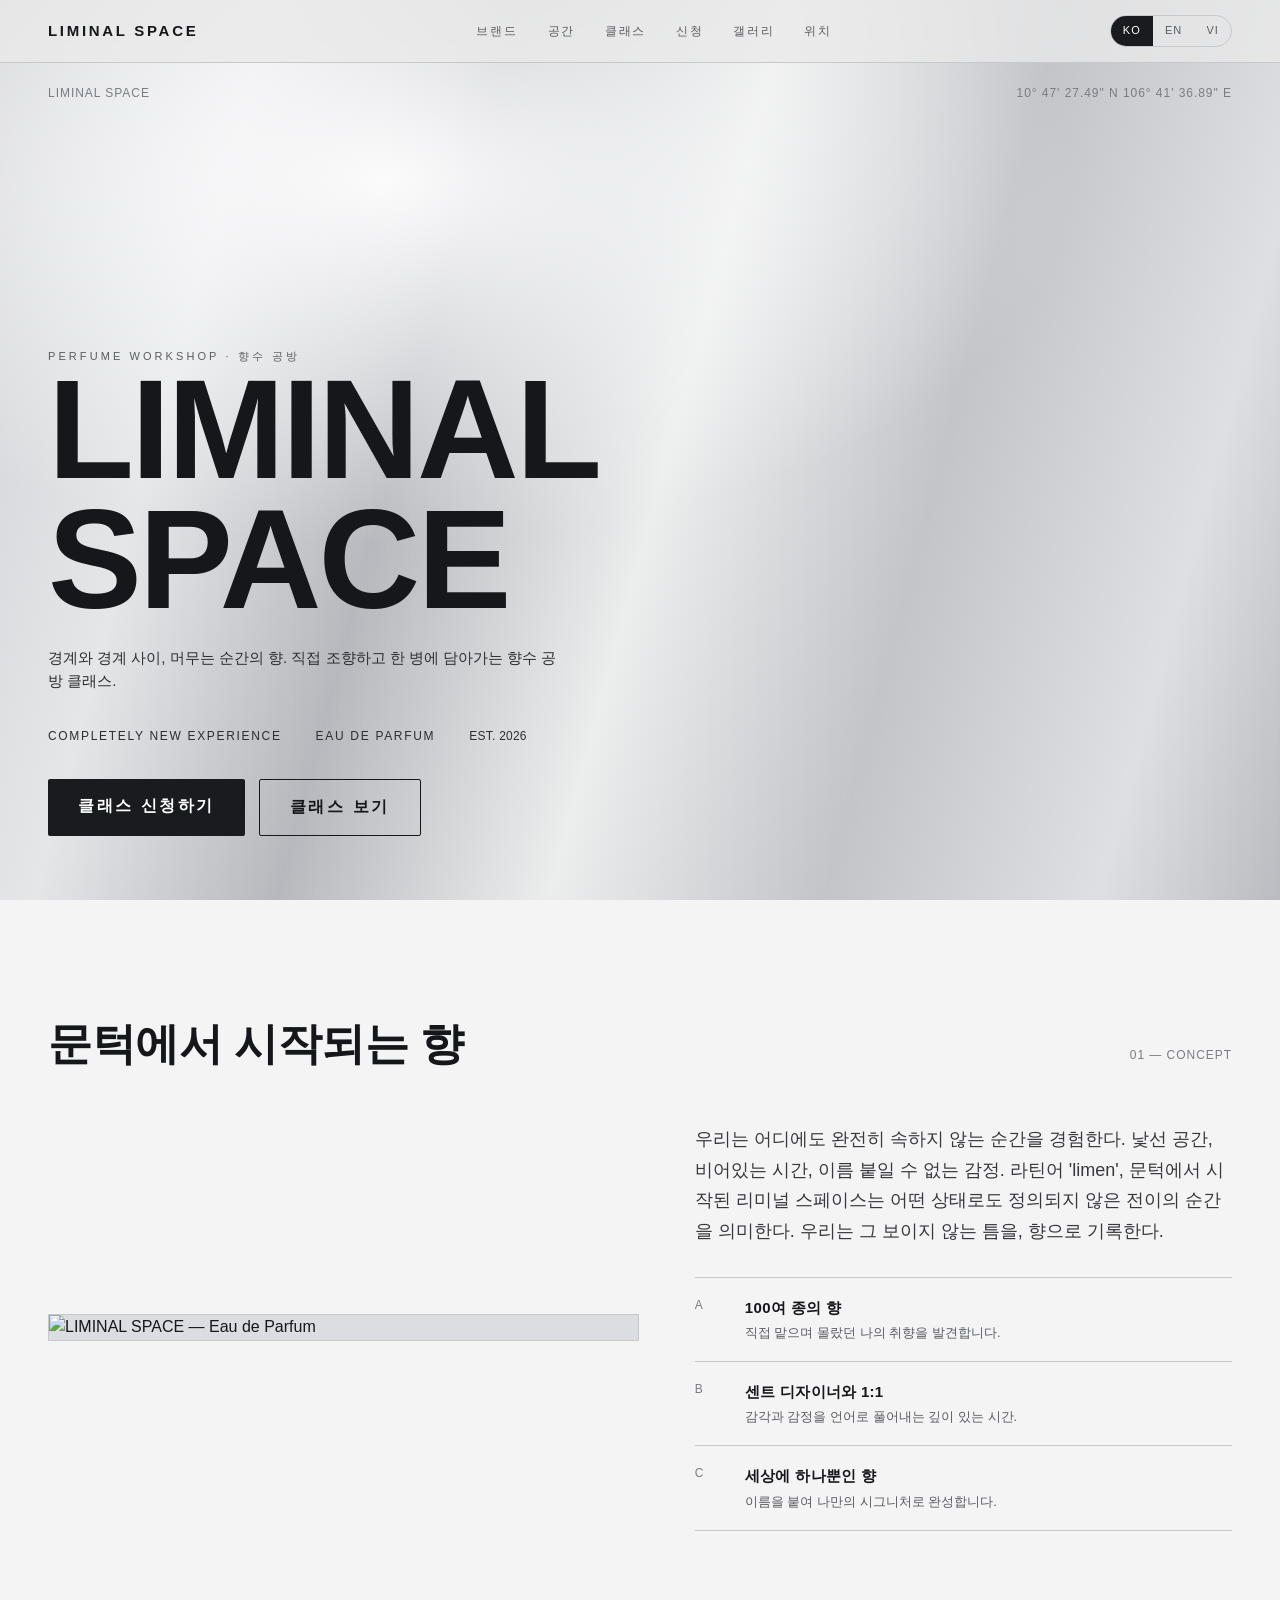
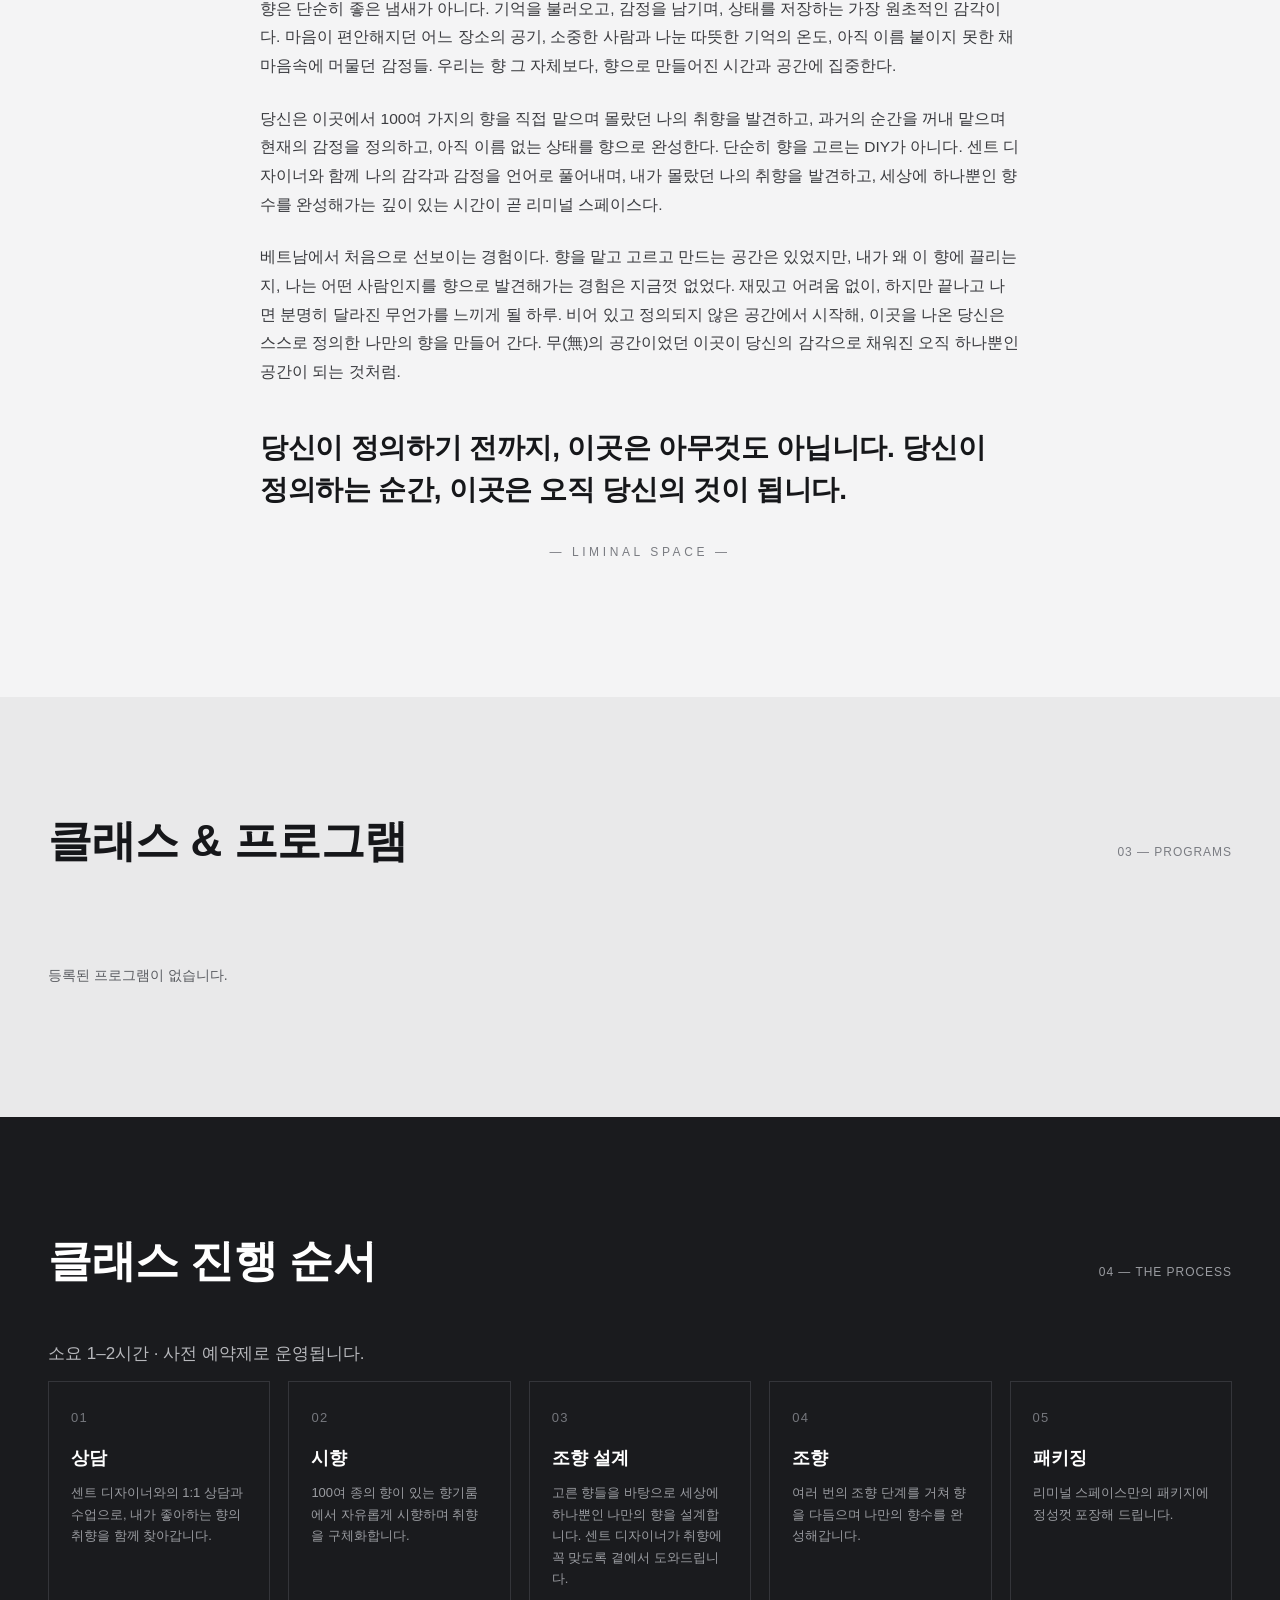
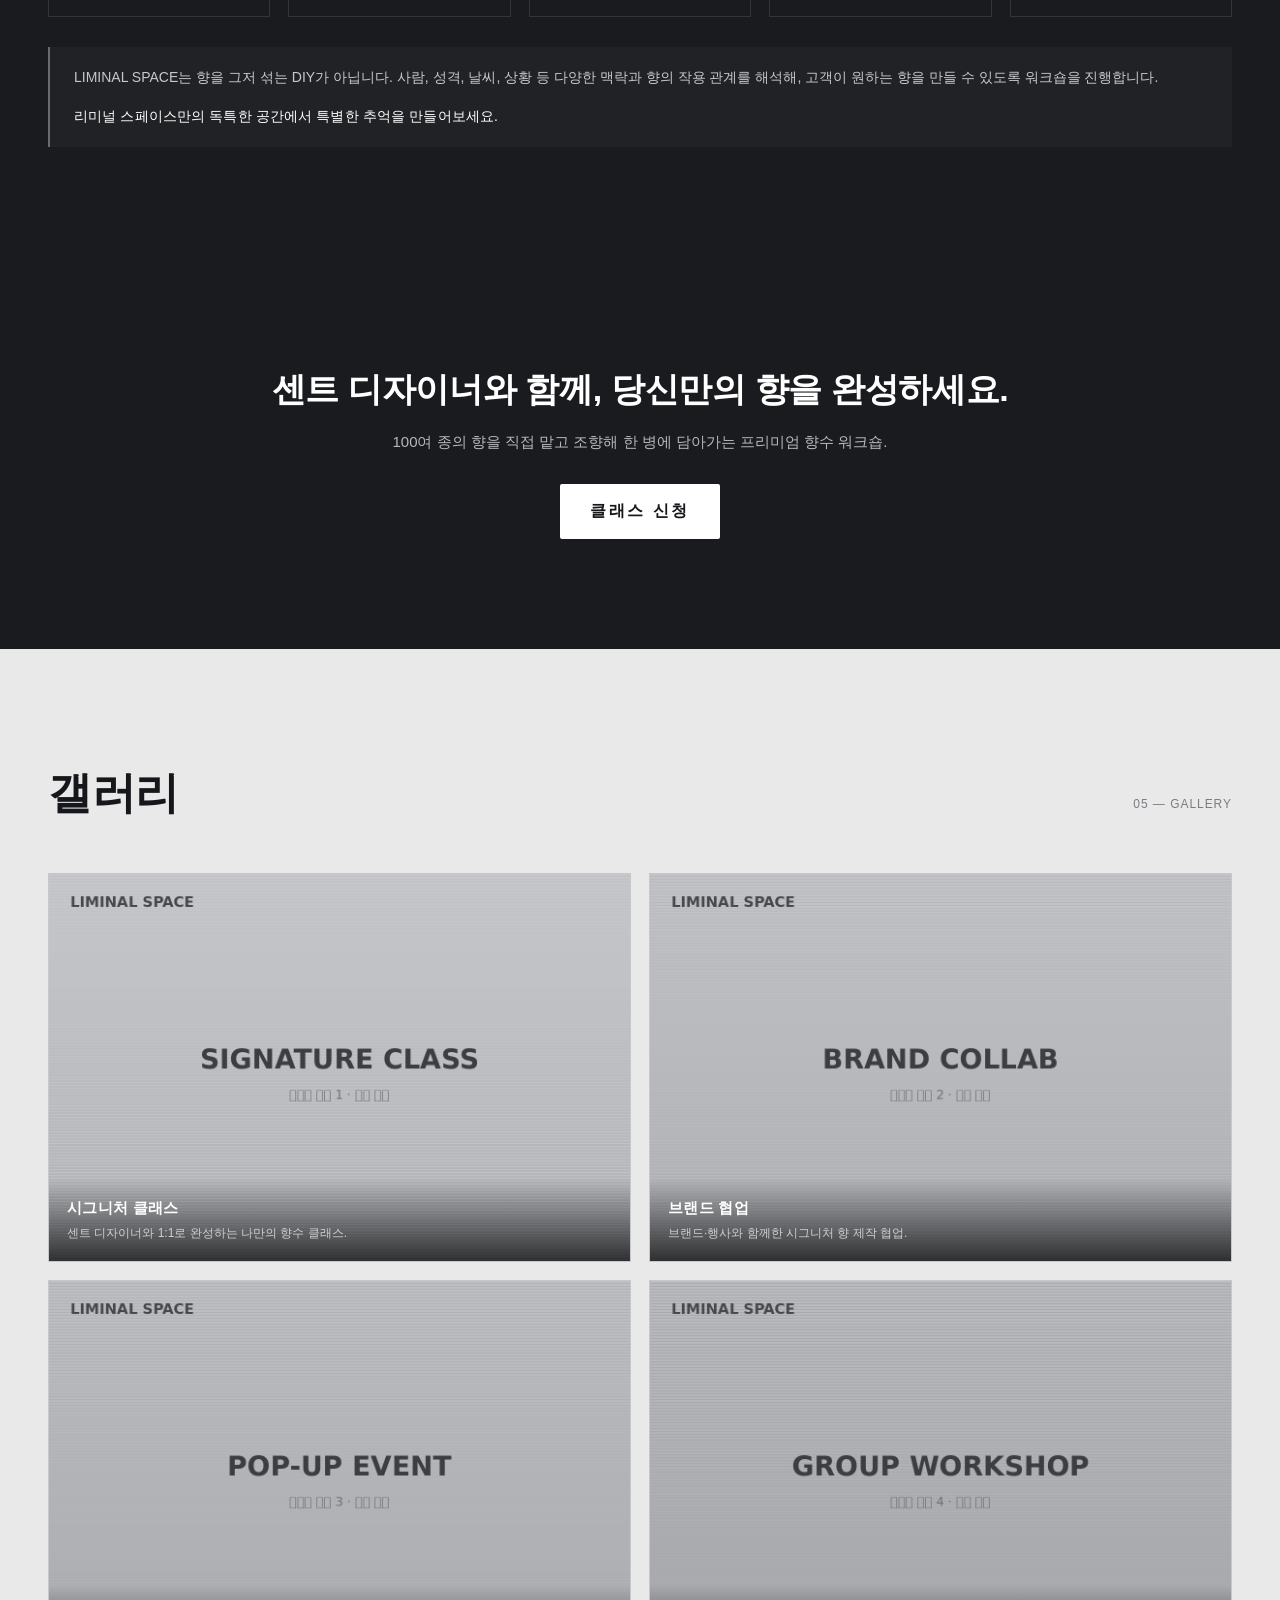
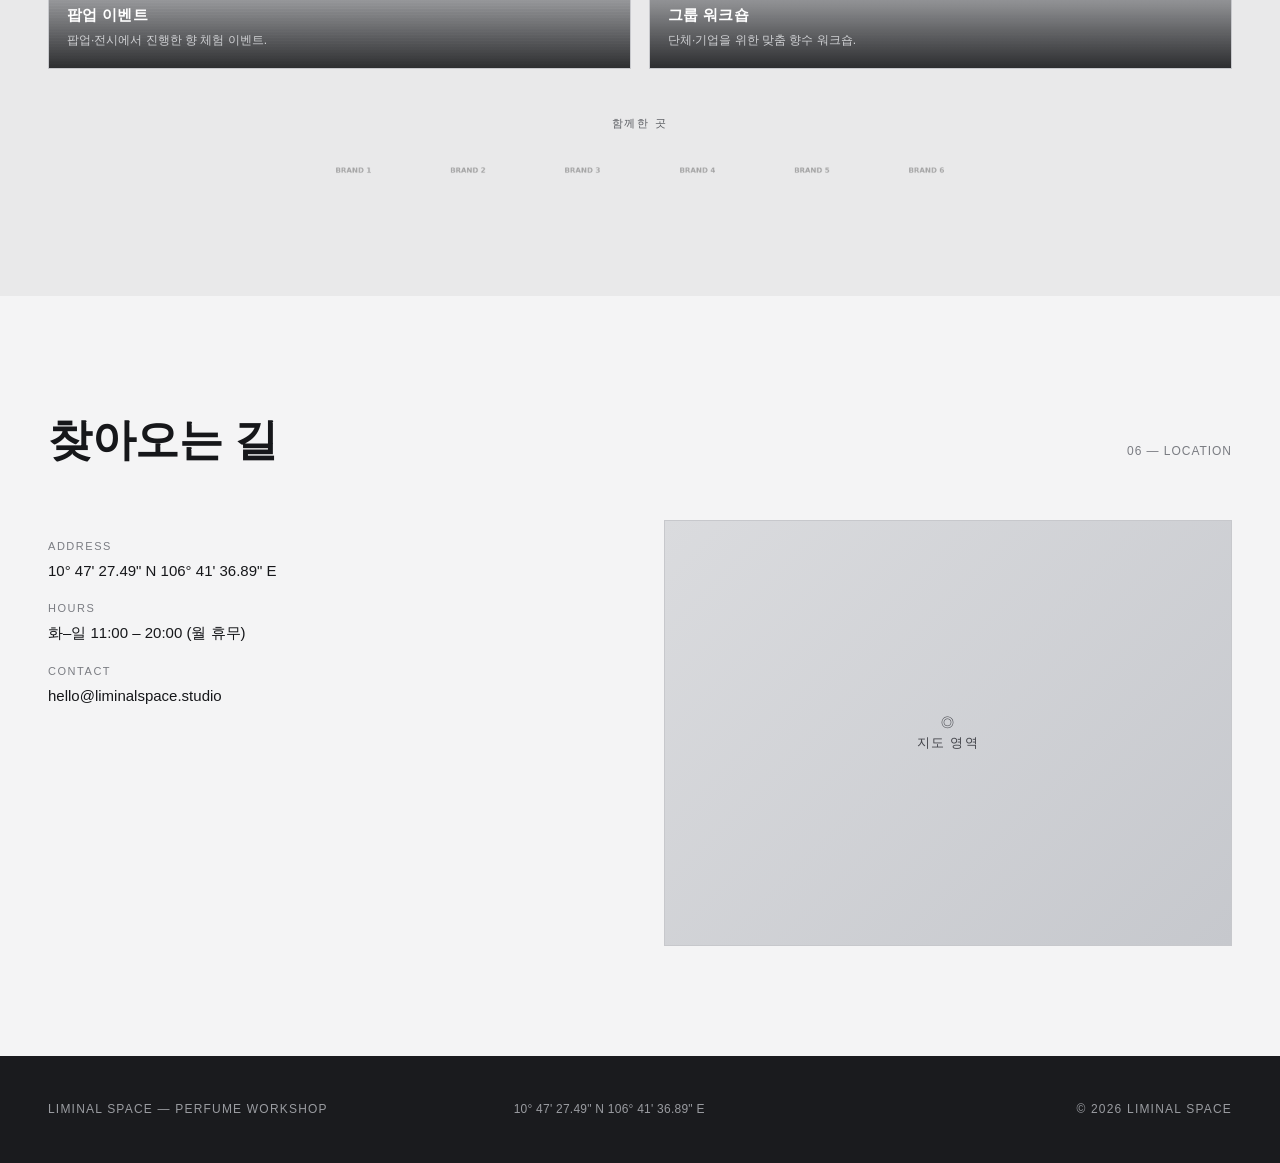
==== commit 740f2319: "Add CTA band, gallery & partner logo strip (v14)" ====
--- a/index.html
+++ b/index.html
@@ -194,6 +194,43 @@
     display:flex;align-items:center;justify-content:center;
   }
   .map .pin{font-size:13px;letter-spacing:.1em;color:#43444a;text-align:center}
+  .map a.map-link{position:absolute;inset:0;display:block;text-decoration:none}
+  .map iframe.map-frame{width:100%;height:100%;border:0;display:block;filter:grayscale(.85) contrast(1.05)}
+  .map .map-cover{position:absolute;inset:0;cursor:pointer;background:transparent}
+  .map .map-hint{position:absolute;left:0;right:0;bottom:0;font-size:11px;letter-spacing:.08em;color:#fff;background:rgba(20,21,22,.72);padding:8px 10px;text-align:center;pointer-events:none}
+  /* ---------- SPACE 캐러셀 ---------- */
+  .carousel{position:relative;margin-top:14px}
+  .carousel-track{display:flex;overflow-x:auto;scroll-snap-type:x mandatory;scroll-behavior:smooth;-webkit-overflow-scrolling:touch;scrollbar-width:none}
+  .carousel-track::-webkit-scrollbar{display:none}
+  .cslide{flex:0 0 100%;scroll-snap-align:center;height:clamp(420px,72vh,760px);background:#16171a;display:flex;align-items:center;justify-content:center}
+  .cslide img{width:100%;height:100%;object-fit:contain;display:block}
+  .carousel-arrow{position:absolute;top:50%;transform:translateY(-50%);width:42px;height:42px;border-radius:50%;border:1px solid var(--line);background:rgba(255,255,255,.85);color:var(--ink);font-size:22px;line-height:1;cursor:pointer;display:flex;align-items:center;justify-content:center;z-index:2;transition:background .2s,transform .2s}
+  .carousel-arrow:hover{background:#fff}
+  .carousel-arrow.prev{left:14px}.carousel-arrow.next{right:14px}
+  .carousel-arrow[disabled]{opacity:.3;cursor:default}
+  .carousel-dots{display:flex;gap:8px;justify-content:center;margin-top:16px}
+  .carousel-dots button{width:7px;height:7px;border-radius:50%;border:0;background:var(--line);cursor:pointer;padding:0}
+  .carousel-dots button.active{background:var(--ink)}
+  @media(max-width:640px){.carousel-arrow{width:34px;height:34px;font-size:18px}}
+  /* ---------- CTA 밴드 ---------- */
+  .cta-band{background:var(--accent);color:#e9e9ea;text-align:center}
+  .cta-lead{font-size:clamp(22px,3vw,34px);font-weight:700;color:#fff;margin:0;letter-spacing:-.01em;line-height:1.35}
+  .cta-sub{color:#b7b8bc;margin:16px auto 0;font-size:15px;max-width:620px;line-height:1.7}
+  .cta-band .cta-btn{margin-top:30px;background:#fff;color:var(--ink);border:0}
+  .cta-band .cta-btn:hover{background:#e9e9ea}
+  /* ---------- 갤러리 ---------- */
+  .gallery-grid{display:grid;grid-template-columns:repeat(2,1fr);gap:18px;margin-top:16px}
+  .gitem{position:relative;overflow:hidden;border:1px solid var(--line);aspect-ratio:3/2;background:#d2d3d6;display:block;text-decoration:none}
+  .gitem img{width:100%;height:100%;object-fit:cover;filter:grayscale(.25);transition:transform .55s ease,filter .4s}
+  .gitem:hover img{transform:scale(1.04);filter:grayscale(0)}
+  .gitem .cap{position:absolute;left:0;right:0;bottom:0;padding:18px;background:linear-gradient(transparent,rgba(18,19,21,.82));color:#fff}
+  .gcap-t{font-weight:700;font-size:15px;letter-spacing:.02em}
+  .gcap-d{font-size:12px;color:#cfd0d3;margin-top:5px;line-height:1.55;display:-webkit-box;-webkit-line-clamp:2;-webkit-box-orient:vertical;overflow:hidden}
+  .logo-strip-label{text-align:center;font-size:11px;letter-spacing:.18em;text-transform:uppercase;color:var(--ink-soft);margin:46px 0 22px}
+  .logo-strip{display:flex;flex-wrap:wrap;align-items:center;justify-content:center;gap:26px 40px}
+  .logo-strip img{height:32px;width:auto;opacity:.5;filter:grayscale(1);transition:opacity .3s}
+  .logo-strip a:hover img{opacity:.9}
+  @media(max-width:640px){.gallery-grid{grid-template-columns:1fr}}
   footer{background:var(--accent);color:#9a9ca1;padding:44px 0;font-size:12px}
   .foot{display:flex;justify-content:space-between;flex-wrap:wrap;gap:16px;letter-spacing:.1em;align-items:center}
   .foot .social a{color:#c9cacd;text-decoration:none;margin-right:14px}
@@ -292,8 +329,10 @@
     <div class="brand">LIMINAL SPACE</div>
     <nav class="nav-links" id="navLinks">
       <a href="#concept" data-i18n="nav.concept">브랜드</a>
+      <a href="#space" data-i18n="nav.space">공간</a>
       <a href="#classes" data-i18n="nav.classes">클래스</a>
       <a href="#apply" data-i18n="nav.apply">신청</a>
+      <a href="#gallery" data-i18n="nav.gallery">갤러리</a>
       <a href="#location" data-i18n="nav.location">위치</a>
     </nav>
     <div style="display:flex;align-items:center;gap:14px">
@@ -359,12 +398,34 @@
   </div>
 </section>
 
+<!-- SPACE (공간) -->
+<section id="space" style="background:var(--paper)">
+  <div class="wrap">
+    <div class="sec-head">
+      <h2 data-i18n="space.title">공간</h2>
+      <p class="coord mono">02 — SPACE</p>
+    </div>
+    <div class="carousel" id="spaceCarousel">
+      <div class="carousel-track" id="spaceTrack">
+        <div class="cslide"><img src="assets/space-1.jpg" alt="LIMINAL SPACE" loading="lazy"></div>
+        <div class="cslide"><img src="assets/space-2.jpg" alt="LIMINAL SPACE" loading="lazy"></div>
+        <div class="cslide"><img src="assets/space-3.jpg" alt="LIMINAL SPACE" loading="lazy"></div>
+        <div class="cslide"><img src="assets/space-4.jpg" alt="LIMINAL SPACE" loading="lazy"></div>
+        <div class="cslide"><img src="assets/space-5.jpg" alt="LIMINAL SPACE" loading="lazy"></div>
+      </div>
+      <button class="carousel-arrow prev" id="spacePrev" type="button" aria-label="이전">‹</button>
+      <button class="carousel-arrow next" id="spaceNext" type="button" aria-label="다음">›</button>
+      <div class="carousel-dots" id="spaceDots"></div>
+    </div>
+  </div>
+</section>
+
 <!-- CLASSES -->
 <section id="classes" style="background:var(--bg)">
   <div class="wrap">
     <div class="sec-head">
       <h2 data-i18n="classes.title">클래스 & 프로그램</h2>
-      <p class="coord mono">02 — PROGRAMS</p>
+      <p class="coord mono">03 — PROGRAMS</p>
     </div>
     <div class="branch-tabs" id="classTabs"></div>
     <!-- 클래스 카드는 renderClasses()가 실제 데이터로 채웁니다. 렌더 전 깜빡임 방지를 위해 정적 카드 없음. -->
@@ -377,7 +438,7 @@
   <div class="wrap">
     <div class="sec-head">
       <h2 data-i18n="proc.title">클래스 진행 순서</h2>
-      <p class="coord mono" style="color:#9a9ca1">03 — THE PROCESS</p>
+      <p class="coord mono" style="color:#9a9ca1">04 — THE PROCESS</p>
     </div>
     <p class="lede" data-i18n="apply.note">소요 1–2시간 · 사전 예약제로 운영됩니다.</p>
     <div class="steps-grid">
@@ -394,12 +455,36 @@
   </div>
 </section>
 
+<!-- CTA BAND (소개 + 예약) -->
+<section id="cta" class="cta-band">
+  <div class="wrap">
+    <p class="cta-lead" data-i18n="cta.lead">센트 디자이너와 함께, 당신만의 향을 완성하세요.</p>
+    <p class="cta-sub" data-i18n="cta.sub">100여 종의 향을 직접 맡고 조향해 한 병에 담아가는 프리미엄 향수 워크숍.</p>
+    <button class="btn cta-btn" type="button" data-open-apply data-i18n="cta.btn">클래스 신청</button>
+  </div>
+</section>
+
+<!-- GALLERY (갤러리 · 포트폴리오) -->
+<section id="gallery" style="background:var(--bg)">
+  <div class="wrap">
+    <div class="sec-head">
+      <h2 data-i18n="gallery.title">갤러리</h2>
+      <p class="coord mono">05 — GALLERY</p>
+    </div>
+    <div class="gallery-grid" id="galleryGrid"></div>
+    <div class="logo-strip-wrap" id="logoStripWrap" style="display:none">
+      <p class="logo-strip-label" data-i18n="gallery.featured">함께한 곳</p>
+      <div class="logo-strip" id="logoStrip"></div>
+    </div>
+  </div>
+</section>
+
 <!-- LOCATION -->
 <section id="location">
   <div class="wrap">
     <div class="sec-head">
       <h2 data-i18n="loc.title">찾아오는 길</h2>
-      <p class="coord mono">04 — LOCATION</p>
+      <p class="coord mono">06 — LOCATION</p>
     </div>
     <div class="loc-grid">
       <dl class="loc-info" id="locInfo">
@@ -410,7 +495,7 @@
         <dt data-i18n="loc.contact.t">Contact</dt>
         <dd>hello@liminalspace.studio</dd>
       </dl>
-      <div class="map"><div class="pin">◎<br><span class="mono">10°47'27.49"N 106°41'36.89"E</span><br><span data-i18n="loc.mapnote">지도 영역</span></div></div>
+      <div class="map" id="mapArea"><div class="pin">◎<br><span data-i18n="loc.mapnote">지도 영역</span></div></div>
     </div>
   </div>
 </section>
@@ -527,7 +612,9 @@
 const I18N = {
   ko: {}, // 기본값은 HTML에 그대로 둠 (data-i18n 키만 매핑)
   en: {
-    "nav.concept":"Brand","nav.classes":"Classes","nav.apply":"Apply","nav.location":"Location",
+    "nav.concept":"Brand","nav.space":"Space","nav.classes":"Classes","nav.apply":"Apply","nav.gallery":"Gallery","nav.location":"Location","space.title":"The Space",
+    "cta.lead":"Complete your own scent, together with a scent designer.","cta.sub":"A premium perfume workshop where you smell 100+ notes, blend, and take home your own bottle.","cta.btn":"Book a class",
+    "gallery.title":"Gallery","gallery.featured":"Featured with",
     "hero.eyebrow":"Perfume Workshop","hero.sub":"The scent of moments between boundaries. A workshop where you blend and bottle a perfume of your own.",
     "hero.tag1":"Completely new experience","hero.tag2":"Eau de Parfum","hero.cta":"Apply for a class","hero.cta2":"View classes",
     "concept.title":"A scent that begins at the threshold",
@@ -546,6 +633,14 @@
     "how.s2.t":"Design the formula","how.s2.d":"Blend your favorite notes into your own formula with a designer.",
     "how.s3.t":"Name it","how.s3.d":"Name your scent to complete your own signature.",
     "how.s4.t":"Bottling","how.s4.d":"Choose 10·30·50ml, bottled with a pouch to take home.",
+    "proc.title":"The Class Process",
+    "proc.s1.t":"Consultation","proc.s1.d":"Through a 1:1 consultation and guided session with a scent designer, we discover the scents you love together.",
+    "proc.s2.t":"Scent testing","proc.s2.d":"Freely sample over 100 scents in our scent room and bring your preferences into focus.",
+    "proc.s3.t":"Fragrance design","proc.s3.d":"Using the notes you chose, we design a scent that is uniquely yours — your scent designer guides you so it fits your taste perfectly.",
+    "proc.s4.t":"Blending","proc.s4.d":"Through several rounds of blending, you refine and complete your very own perfume.",
+    "proc.s5.t":"Packaging","proc.s5.d":"We carefully wrap it in LIMINAL SPACE's own signature packaging.",
+    "proc.philosophy":"LIMINAL SPACE is not a DIY where you simply mix scents. We interpret how fragrance interacts with people, personality, weather and circumstance, running the workshop so you can create the scent you truly want.",
+    "proc.close":"Make a special memory in the one-of-a-kind space that is LIMINAL SPACE.",
     "form.name":"Name","form.phone":"Phone","form.email":"Email","form.class":"Class","form.date":"Preferred date","form.people":"People","form.msg":"Message (optional)","form.nationality":"Nationality",
     "modal.confirmlabel":"CONFIRM","modal.confirmq":"Please review your details.","modal.confirmnote":"If any information is incorrect, your application may not be processed properly. Please double-check your details before tapping Confirm & apply.",
     "modal.sub":"Class application · 5 steps","modal.step1":"STEP 1 / 5","modal.q0":"Please choose a branch to visit.",
@@ -557,7 +652,9 @@
     "loc.title":"Getting here","loc.addr.t":"Address","loc.hours.t":"Hours","loc.hours.d":"Tue–Sun 11:00 – 20:00 (Mon closed)","loc.contact.t":"Contact","loc.mapnote":"Map area","slot":"Photo area"
   },
   vi: {
-    "nav.concept":"Thương hiệu","nav.classes":"Lớp học","nav.apply":"Đăng ký","nav.location":"Vị trí",
+    "nav.concept":"Thương hiệu","nav.space":"Không gian","nav.classes":"Lớp học","nav.apply":"Đăng ký","nav.gallery":"Thư viện","nav.location":"Vị trí","space.title":"Không gian",
+    "cta.lead":"Hoàn thiện mùi hương của riêng bạn, cùng scent designer.","cta.sub":"Workshop nước hoa cao cấp: thử hơn 100 loại hương, pha chế và mang về chai của riêng bạn.","cta.btn":"Đăng ký lớp học",
+    "gallery.title":"Thư viện","gallery.featured":"Đã đồng hành cùng",
     "hero.eyebrow":"Perfume Workshop · Xưởng nước hoa",
     "hero.sub":"Hương thơm của khoảnh khắc giữa hai ranh giới. Lớp học tự pha chế và mang về một chai nước hoa của riêng bạn.",
     "hero.tag1":"Completely new experience","hero.tag2":"Eau de Parfum",
@@ -586,6 +683,14 @@
     "how.s2.t":"Thiết kế công thức","how.s2.d":"Cùng chuyên gia pha trộn các note yêu thích thành công thức riêng.",
     "how.s3.t":"Đặt tên","how.s3.d":"Đặt tên cho mùi hương để hoàn thiện dấu ấn của riêng bạn.",
     "how.s4.t":"Đóng chai","how.s4.d":"Chọn 10·30·50ml, đóng vào chai và túi để mang về.",
+    "proc.title":"Quy trình lớp học",
+    "proc.s1.t":"Tư vấn","proc.s1.d":"Qua buổi tư vấn 1:1 và hướng dẫn cùng Scent Designer, chúng ta cùng khám phá gu hương bạn yêu thích.",
+    "proc.s2.t":"Thử hương","proc.s2.d":"Tự do thử hơn 100 loại hương trong phòng hương và làm rõ gu của bạn.",
+    "proc.s3.t":"Thiết kế hương","proc.s3.d":"Dựa trên những nốt hương bạn chọn, chúng tôi thiết kế mùi hương độc nhất của riêng bạn — Scent Designer đồng hành để hợp gu bạn nhất.",
+    "proc.s4.t":"Pha chế","proc.s4.d":"Qua nhiều bước pha chế, bạn tinh chỉnh và hoàn thiện chai nước hoa của riêng mình.",
+    "proc.s5.t":"Đóng gói","proc.s5.d":"Chúng tôi đóng gói tỉ mỉ trong bao bì riêng của LIMINAL SPACE.",
+    "proc.philosophy":"LIMINAL SPACE không phải là DIY chỉ trộn hương. Chúng tôi diễn giải mối quan hệ giữa hương thơm với con người, tính cách, thời tiết và hoàn cảnh, tổ chức workshop để bạn tạo nên mùi hương mình thực sự mong muốn.",
+    "proc.close":"Hãy tạo nên kỷ niệm đặc biệt trong không gian độc nhất của LIMINAL SPACE.",
     "form.name":"Họ tên","form.phone":"Số điện thoại","form.email":"Email","form.class":"Lớp học","form.date":"Ngày mong muốn","form.people":"Số người","form.msg":"Lời nhắn (tùy chọn)","form.nationality":"Quốc tịch",
     "modal.confirmlabel":"XÁC NHẬN","modal.confirmq":"Vui lòng kiểm tra thông tin của bạn.","modal.confirmnote":"Nếu thông tin nhập sai, đăng ký có thể không được tiếp nhận đúng cách. Vui lòng kiểm tra lại thông tin trước khi nhấn Hoàn tất đăng ký.",
     "form.opt1":"Pha chế Signature","form.opt2":"Cặp đôi · Nhóm","form.opt3":"Atelier nâng cao",
@@ -626,6 +731,9 @@
   if(typeof applyActiveStates==='function') applyActiveStates();  // 카드 준비중 재적용
   if(typeof renderClasses==='function') renderClasses();          // 클래스 카드 언어/데이터 재적용
   if(typeof renderLocation==='function') renderLocation();        // 위치 섹션 언어 재적용
+  if(typeof renderMap==='function') renderMap();                  // 지도(언어별 위치 텍스트) 재적용
+  if(typeof renderGallery==='function') renderGallery();          // 갤러리 캡션 언어 재적용
+  if(typeof renderPartners==='function') renderPartners();
 }
 document.querySelectorAll('.lang button').forEach(b=>{
   b.addEventListener('click',()=>setLang(b.dataset.lang));
@@ -821,6 +929,88 @@
     return `<dt>${esc(b.name)}</dt><dd>${esc(Lval(b.location,curLang()))}${b.contact?` · ${esc(b.contact)}`:''}${b.link?` · <a href="${esc(b.link)}" target="_blank" rel="noopener" style="color:inherit;text-decoration:underline">${curLang()==='en'?'Visit':(curLang()==='vi'?'Xem':'바로가기')}</a>`:''}${hrs?'<br>'+esc(hrs):''}${soc.length?'<br>'+soc.join(' · '):''}</dd>`;
   }).join('');
 }
+/* 찾아오는 길 지도 — 저장된 위치를 구글맵으로 표시(클릭 시 새 창) */
+function renderMap(){
+  const el=document.getElementById('mapArea'); if(!el)return;
+  const lang=curLang();
+  const brs=(getSettings().branches||[]).filter(b=>b&&b.name);
+  const b=brs[0];
+  const loc=b?Lval(b.location,lang):'';
+  if(!loc){ el.innerHTML=`<div class="pin">◎<br><span>${lang==='en'?'Map area':(lang==='vi'?'Khu vực bản đồ':'지도 영역')}</span></div>`; return; }
+  const q=encodeURIComponent(loc);
+  const embed=`https://www.google.com/maps?q=${q}&z=16&output=embed`;
+  const open=`https://www.google.com/maps/search/?api=1&query=${q}`;
+  const hint=lang==='en'?'Open in Google Maps ↗':(lang==='vi'?'Mở trong Google Maps ↗':'Google 지도에서 보기 ↗');
+  el.innerHTML=`<a class="map-link" href="${open}" target="_blank" rel="noopener" aria-label="${esc(loc)}">`
+    +`<iframe class="map-frame" src="${embed}" loading="lazy" referrerpolicy="no-referrer-when-downgrade" title="${esc(loc)}"></iframe>`
+    +`<span class="map-cover"></span>`
+    +`<span class="map-hint">${hint}</span></a>`;
+}
+/* 공간 캐러셀 — 가로 스와이프 + 화살표/도트, 누락 이미지 자동 숨김 */
+function initSpaceCarousel(){
+  const track=document.getElementById('spaceTrack'); if(!track)return;
+  const sec=document.getElementById('space');
+  const dotsEl=document.getElementById('spaceDots');
+  const prev=document.getElementById('spacePrev'), next=document.getElementById('spaceNext');
+  const imgs=[...track.querySelectorAll('img')];
+  let pending=imgs.length;
+  function finalize(){
+    const slides=[...track.querySelectorAll('.cslide')];
+    if(!slides.length){ if(sec)sec.style.display='none'; return; }
+    if(sec)sec.style.display='';
+    dotsEl.innerHTML=slides.map((_,i)=>`<button type="button" class="${i===0?'active':''}" aria-label="${i+1}"></button>`).join('');
+    const dots=[...dotsEl.children];
+    const goTo=i=>track.scrollTo({left:i*track.clientWidth,behavior:'smooth'});
+    const cur=()=>Math.round(track.scrollLeft/(track.clientWidth||1));
+    const update=()=>{const i=cur();dots.forEach((d,di)=>d.classList.toggle('active',di===i));if(prev)prev.disabled=i<=0;if(next)next.disabled=i>=slides.length-1;};
+    dots.forEach((d,i)=>d.addEventListener('click',()=>goTo(i)));
+    if(prev)prev.onclick=()=>goTo(Math.max(0,cur()-1));
+    if(next)next.onclick=()=>goTo(Math.min(slides.length-1,cur()+1));
+    track.addEventListener('scroll',()=>{clearTimeout(track._st);track._st=setTimeout(update,60);});
+    update();
+  }
+  if(!pending){ finalize(); return; }
+  imgs.forEach(img=>{
+    const done=()=>{ if(--pending<=0) finalize(); };
+    if(img.complete && img.naturalWidth>0) done();
+    else if(img.complete) { const sl=img.closest('.cslide'); if(sl)sl.remove(); done(); }
+    else { img.addEventListener('load',done); img.addEventListener('error',()=>{ const sl=img.closest('.cslide'); if(sl)sl.remove(); done(); }); }
+  });
+}
+/* 갤러리 · 협업 로고 (어드민 관리; 비어있으면 예시 플레이스홀더 표시) */
+var GALLERY_PLACEHOLDER=[
+  {img:'assets/gallery-1.jpg',title:tri('시그니처 클래스','Signature Class','Lớp Signature'),desc:tri('센트 디자이너와 1:1로 완성하는 나만의 향수 클래스.','A 1:1 perfume class crafted with a scent designer.','Lớp nước hoa 1:1 cùng scent designer.')},
+  {img:'assets/gallery-2.jpg',title:tri('브랜드 협업','Brand Collaboration','Hợp tác thương hiệu'),desc:tri('브랜드·행사와 함께한 시그니처 향 제작 협업.','Signature scent collaborations with brands and events.','Hợp tác tạo hương cùng thương hiệu và sự kiện.')},
+  {img:'assets/gallery-3.jpg',title:tri('팝업 이벤트','Pop-up Event','Sự kiện Pop-up'),desc:tri('팝업·전시에서 진행한 향 체험 이벤트.','Scent experience events at pop-ups and exhibitions.','Trải nghiệm hương tại pop-up và triển lãm.')},
+  {img:'assets/gallery-4.jpg',title:tri('그룹 워크숍','Group Workshop','Workshop nhóm'),desc:tri('단체·기업을 위한 맞춤 향수 워크숍.','Custom perfume workshops for groups and companies.','Workshop nước hoa cho nhóm và doanh nghiệp.')}
+];
+var PARTNER_PLACEHOLDER=[
+  {name:'BRAND 1',logo:'assets/logo-1.png',link:''},{name:'BRAND 2',logo:'assets/logo-2.png',link:''},
+  {name:'BRAND 3',logo:'assets/logo-3.png',link:''},{name:'BRAND 4',logo:'assets/logo-4.png',link:''},
+  {name:'BRAND 5',logo:'assets/logo-5.png',link:''},{name:'BRAND 6',logo:'assets/logo-6.png',link:''}
+];
+function renderGallery(){
+  const grid=document.getElementById('galleryGrid'); if(!grid)return;
+  const lang=curLang();
+  let items=(getSettings().gallery||[]).filter(g=>g&&g.img);
+  if(!items.length) items=GALLERY_PLACEHOLDER;
+  grid.innerHTML=items.map(g=>{
+    const t=esc(Lval(g.title,lang)), d=esc(Lval(g.desc,lang));
+    const inner=`<img src="${esc(g.img)}" alt="${t||'LIMINAL SPACE'}" loading="lazy">${(t||d)?`<div class="cap">${t?`<div class="gcap-t">${t}</div>`:''}${d?`<div class="gcap-d">${d}</div>`:''}</div>`:''}`;
+    return g.link?`<a class="gitem" href="${esc(g.link)}" target="_blank" rel="noopener">${inner}</a>`:`<div class="gitem">${inner}</div>`;
+  }).join('');
+}
+function renderPartners(){
+  const wrap=document.getElementById('logoStripWrap'), strip=document.getElementById('logoStrip'); if(!strip)return;
+  let items=(getSettings().partners||[]).filter(p=>p&&p.logo);
+  if(!items.length) items=PARTNER_PLACEHOLDER;
+  if(!items.length){ if(wrap)wrap.style.display='none'; return; }
+  if(wrap)wrap.style.display='';
+  strip.innerHTML=items.map(p=>{
+    const img=`<img src="${esc(p.logo)}" alt="${esc(p.name||'')}" loading="lazy">`;
+    return p.link?`<a href="${esc(p.link)}" target="_blank" rel="noopener">${img}</a>`:img;
+  }).join('');
+}
 function bookedOn(dateStr,time){
   return getApps().filter(a=>a.date===dateStr && a.time===time && a.status!=='cancel')
     .reduce((s,a)=>s+(parseInt(a.people)||1),0);
@@ -1027,8 +1217,12 @@
   applyActiveStates();
   renderClasses();
   renderLocation();
+  renderMap();
   renderFooterSocial();
   renderSiteInfo();
+  initSpaceCarousel();
+  renderGallery();
+  renderPartners();
 });
 /* close triggers */
 document.getElementById('modalClose').addEventListener('click',closeModal);
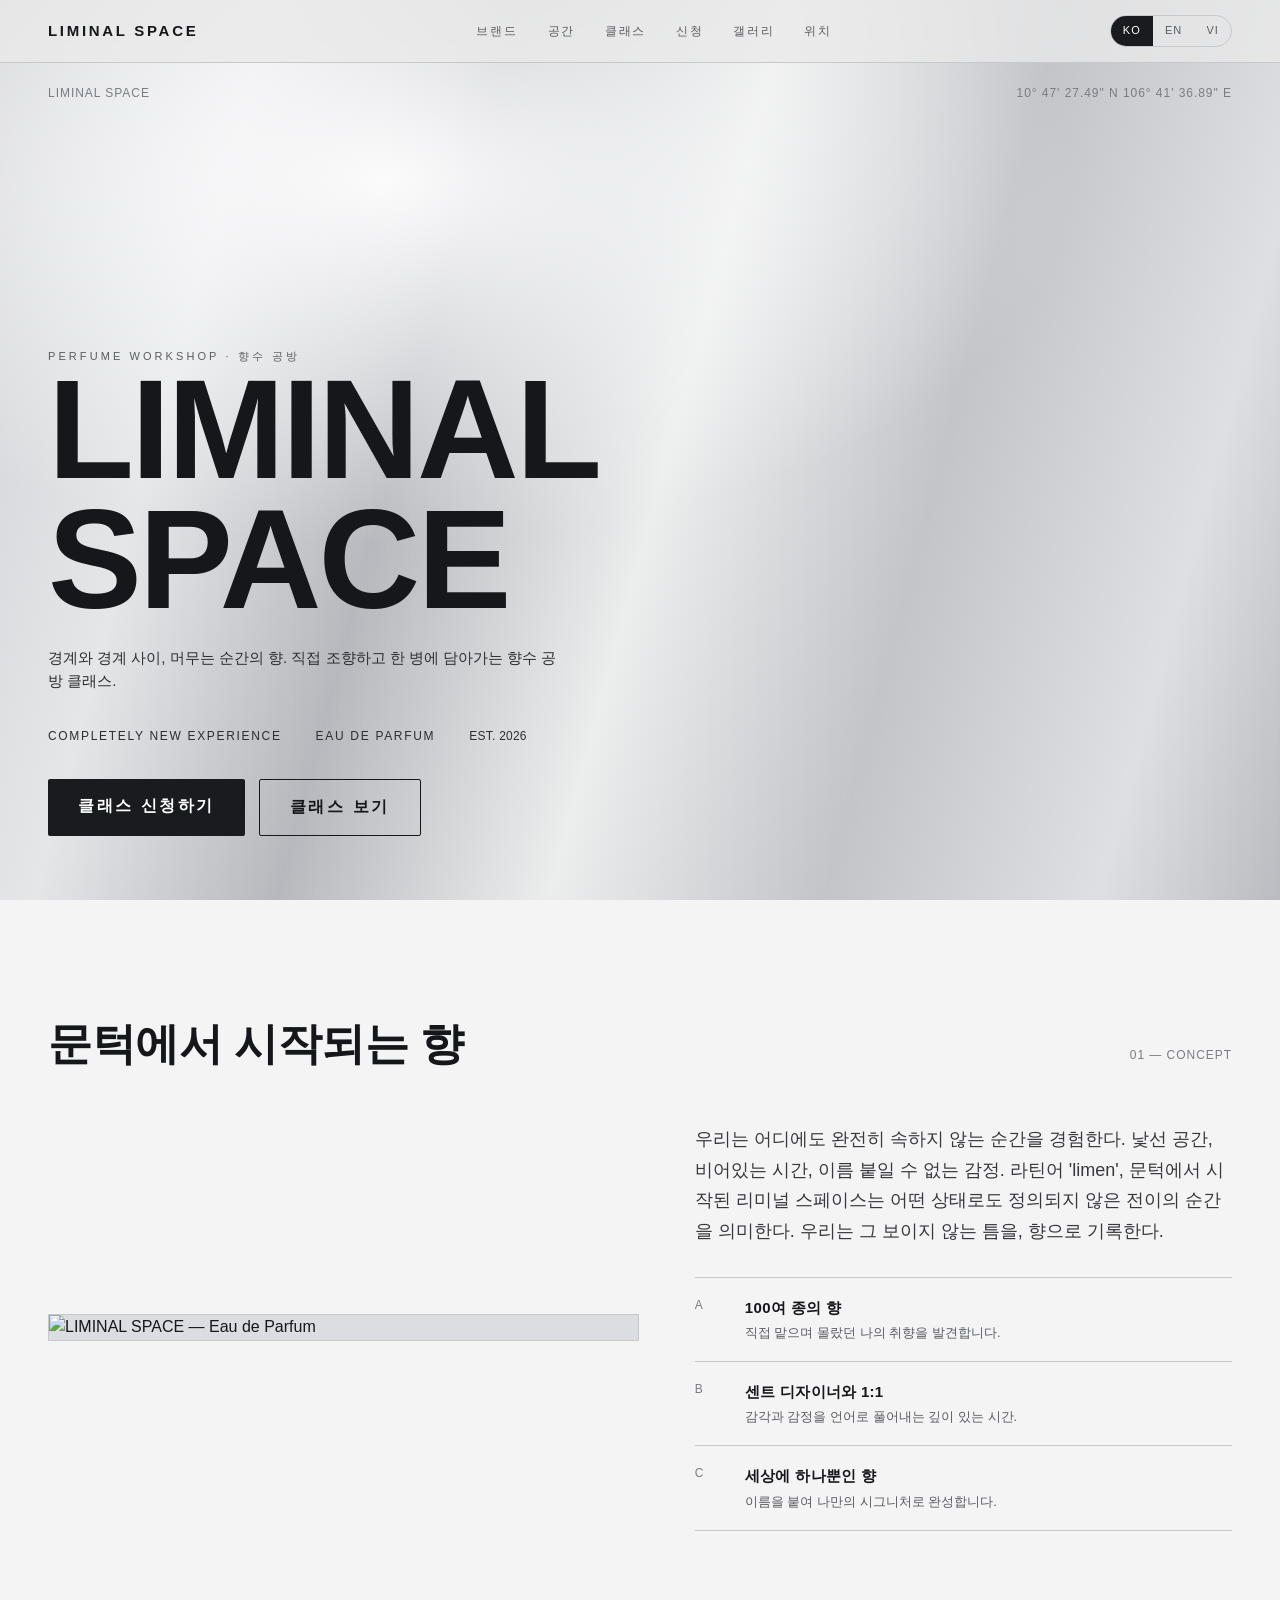
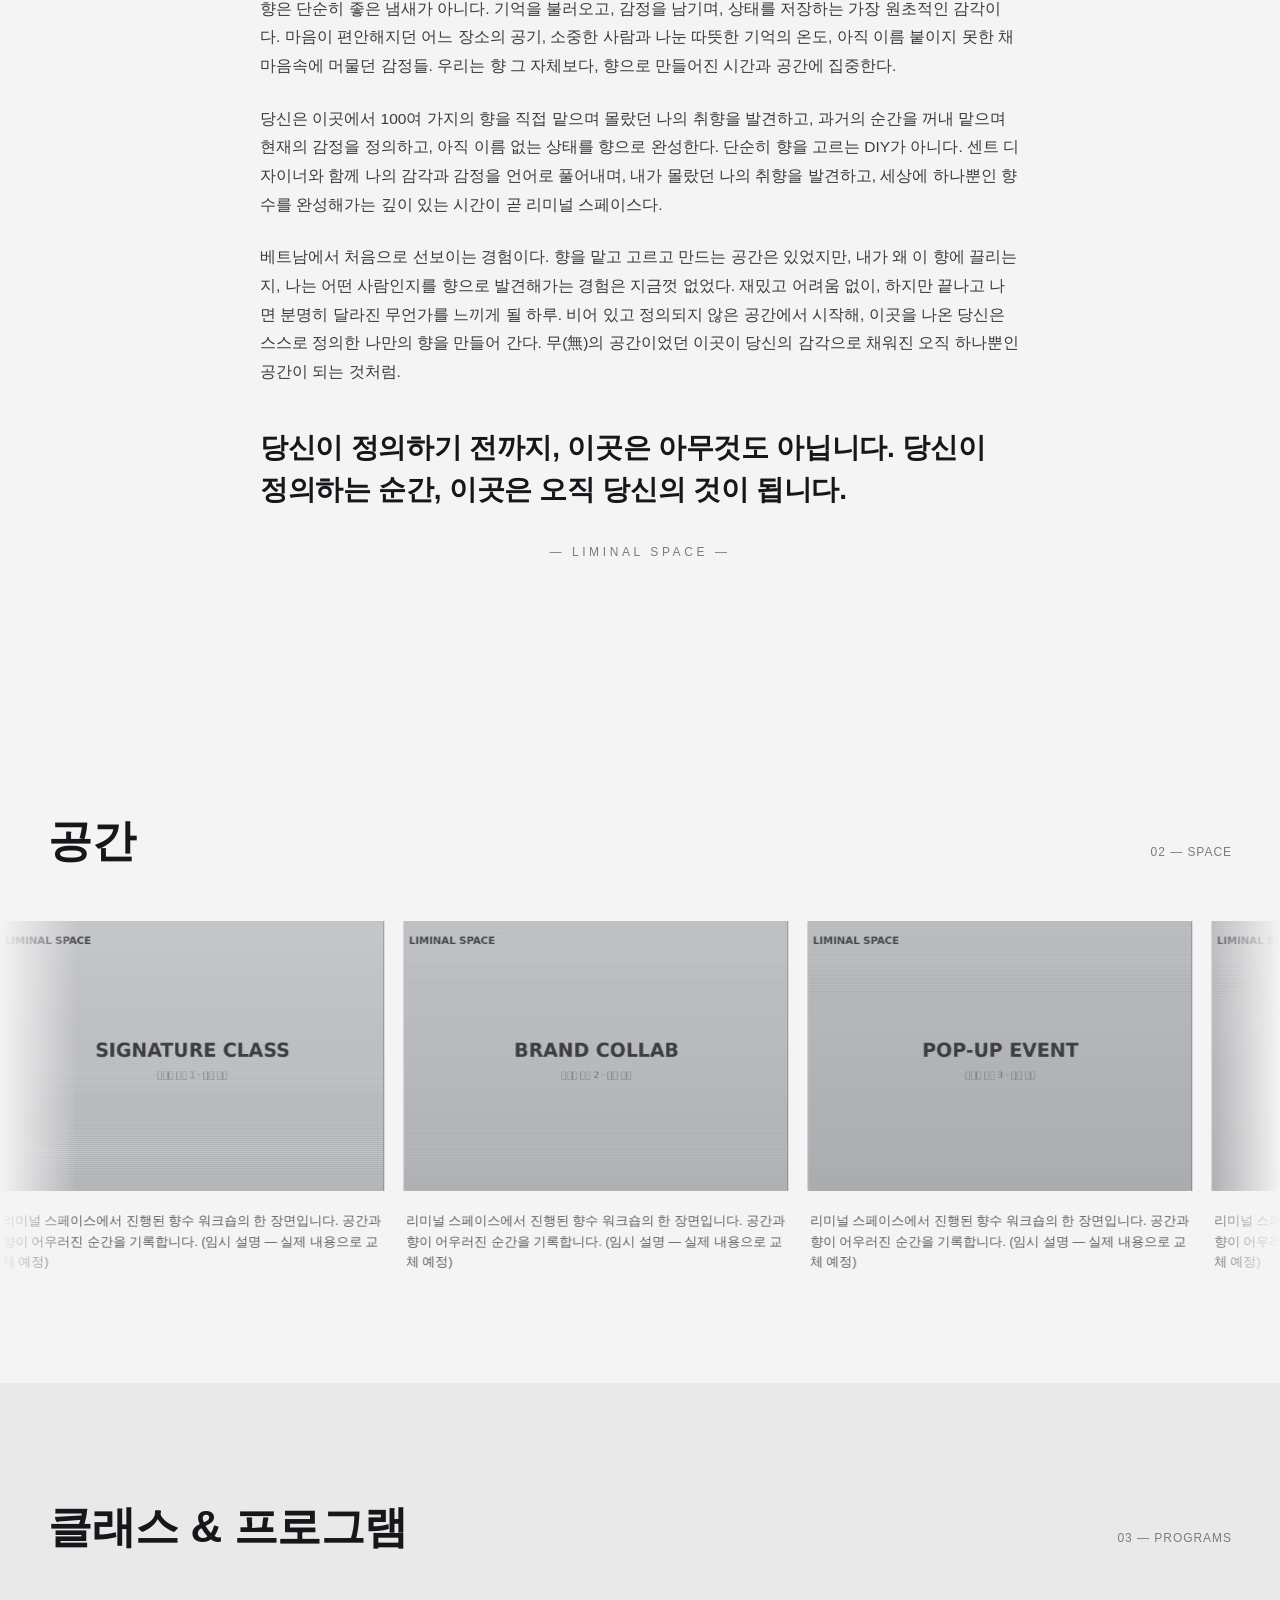
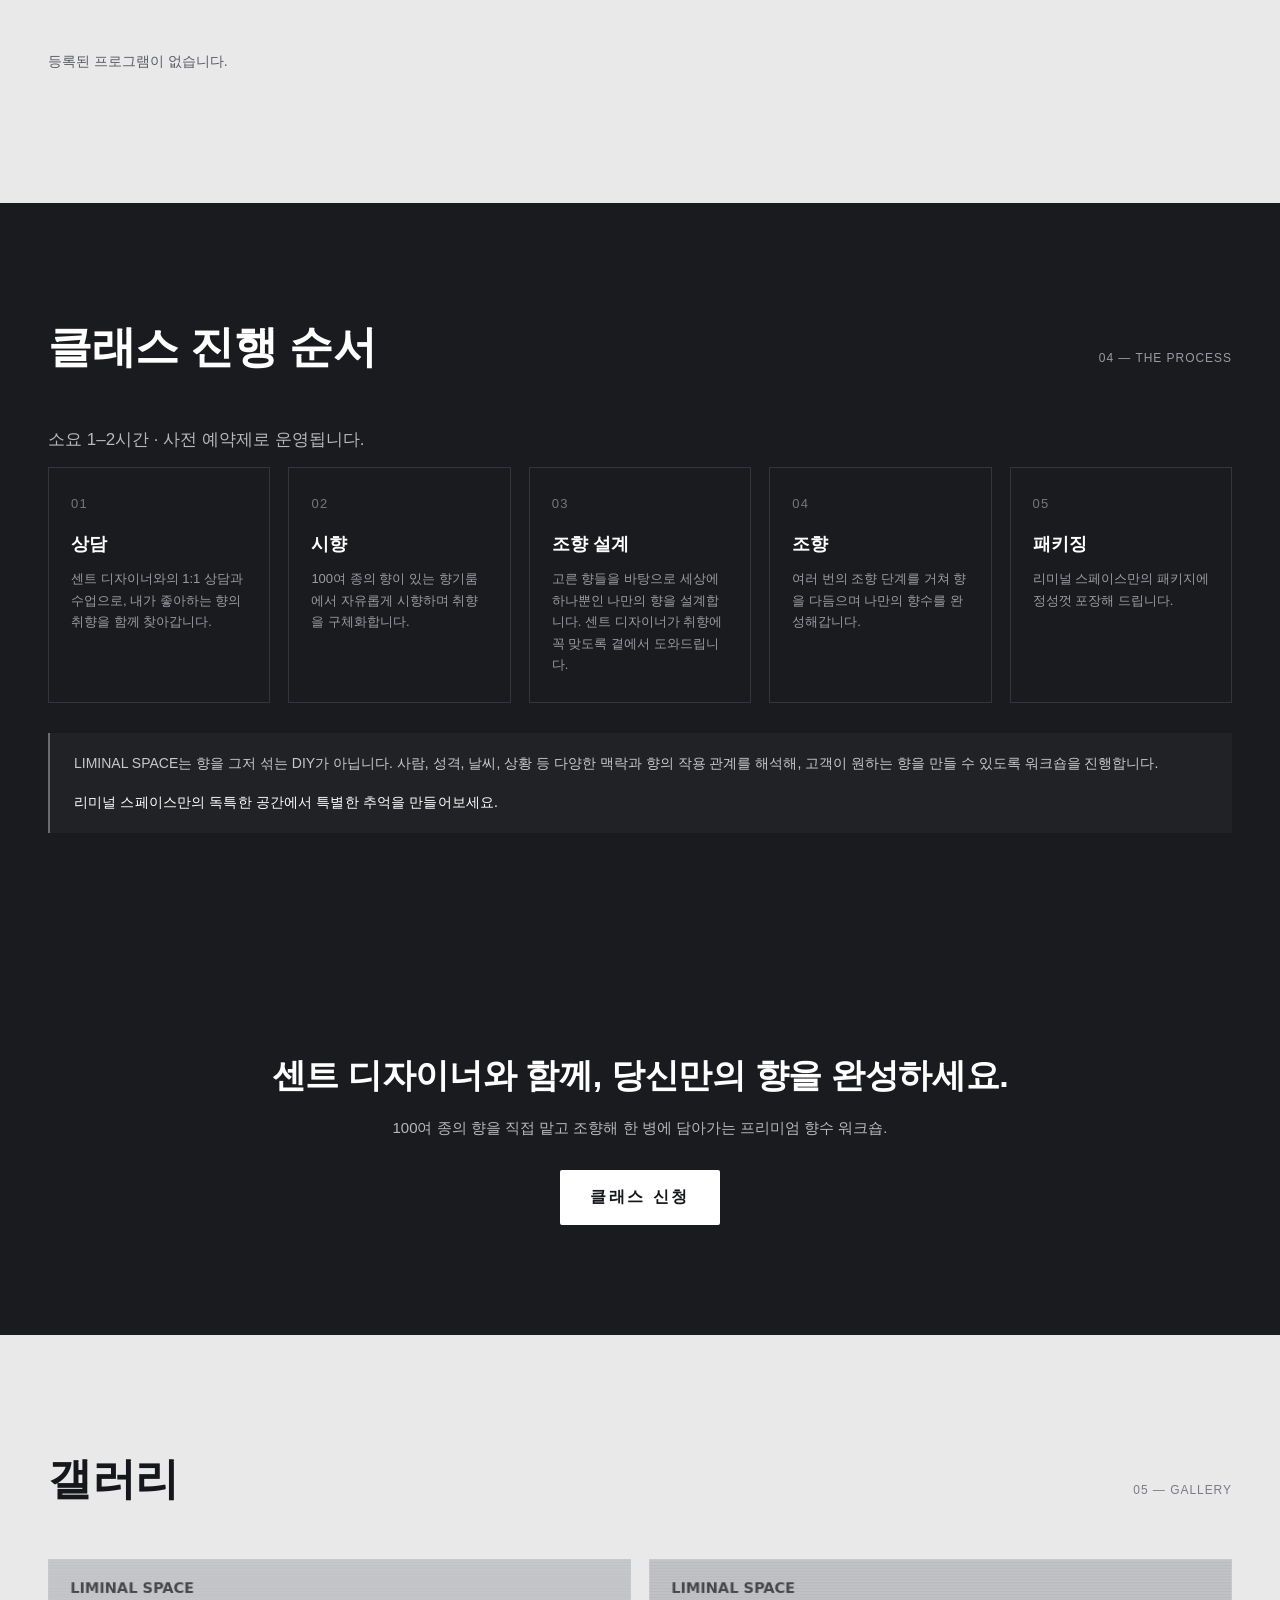
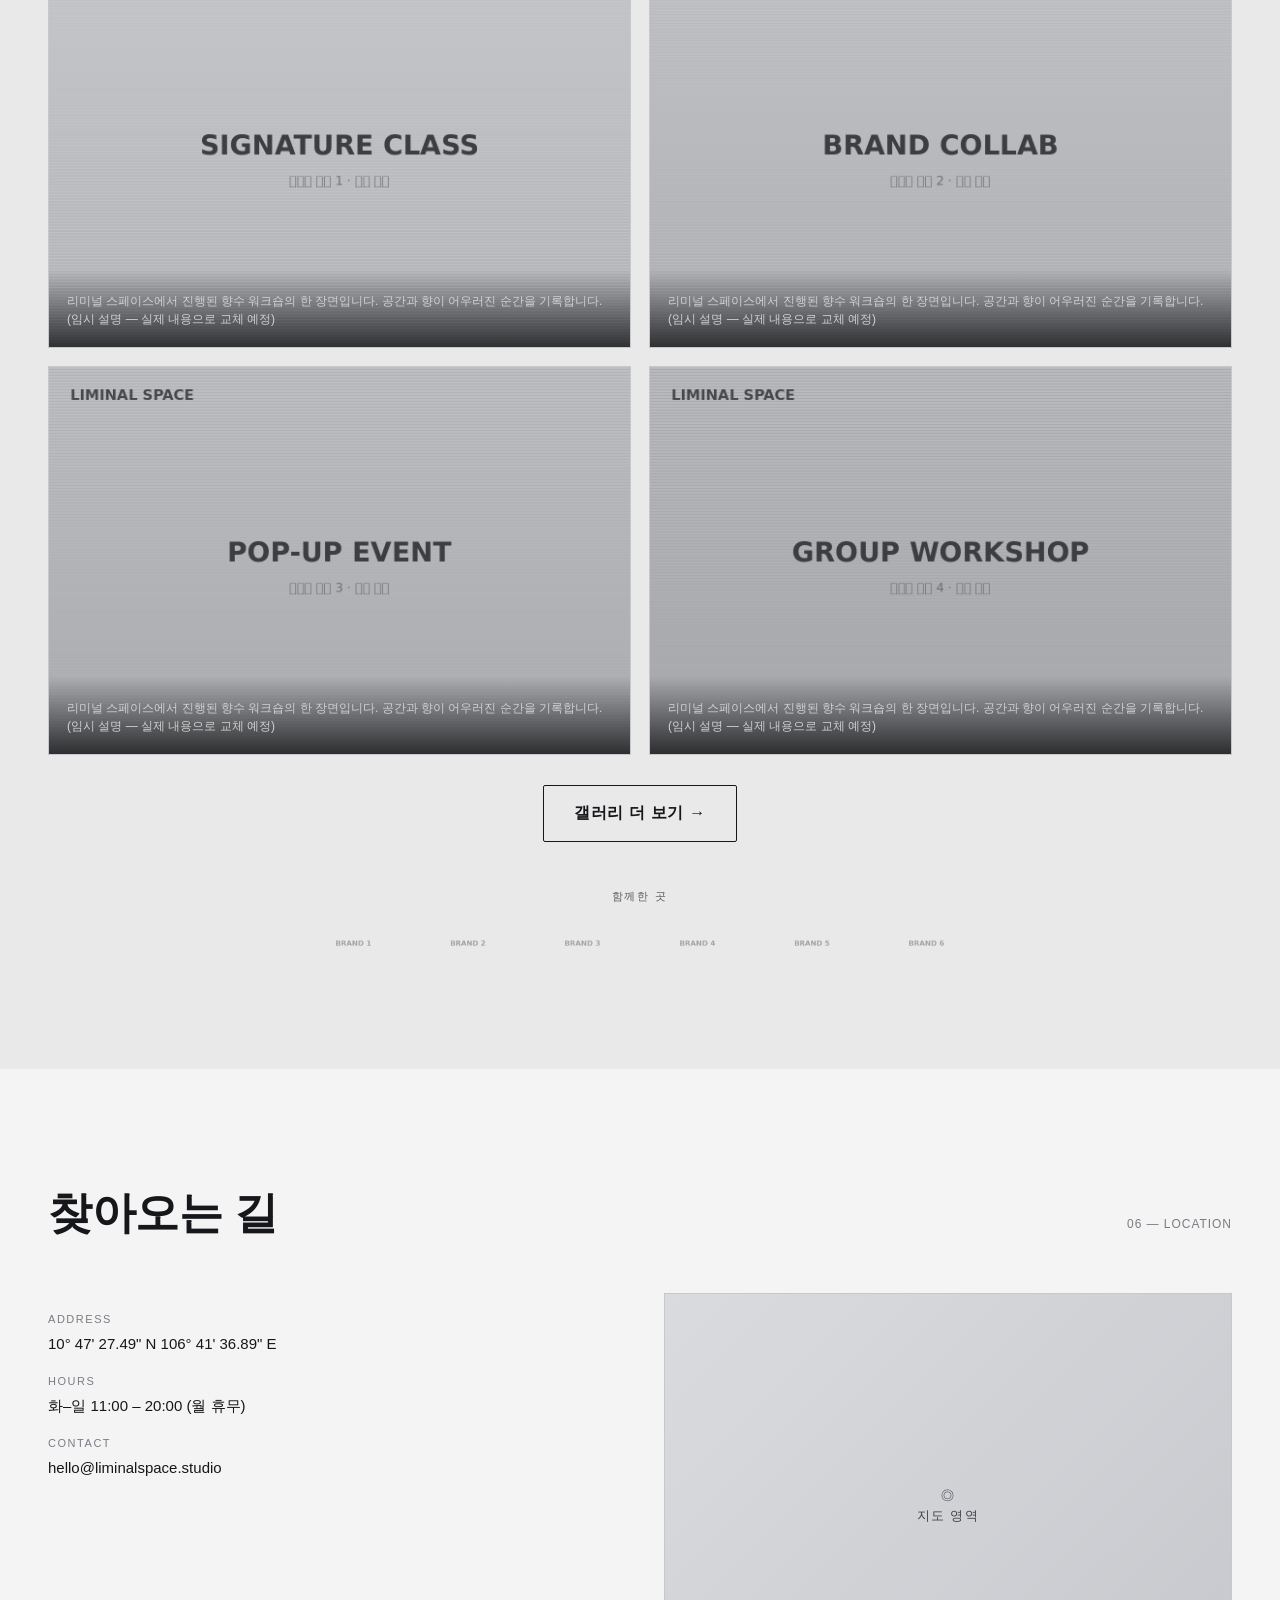
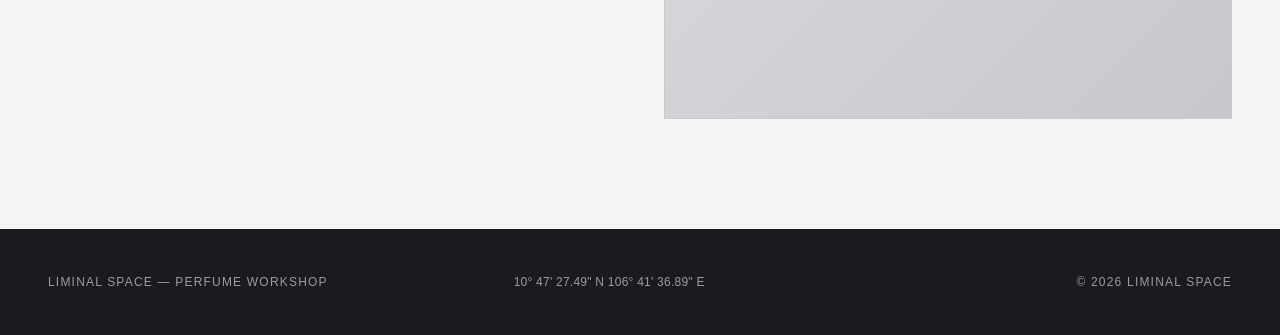
==== commit fc6c7958: "Slow marquee 50%, slow-on-hover, add 3-line captions (v17)" ====
--- a/index.html
+++ b/index.html
@@ -202,8 +202,8 @@
   .carousel{position:relative;margin-top:14px}
   .carousel-track{display:flex;overflow-x:auto;scroll-snap-type:x mandatory;scroll-behavior:smooth;-webkit-overflow-scrolling:touch;scrollbar-width:none}
   .carousel-track::-webkit-scrollbar{display:none}
-  .cslide{flex:0 0 100%;scroll-snap-align:center;height:clamp(420px,72vh,760px);background:#16171a;display:flex;align-items:center;justify-content:center}
-  .cslide img{width:100%;height:100%;object-fit:contain;display:block}
+  .cslide{flex:0 0 100%;scroll-snap-align:center;height:clamp(340px,56vh,600px);background:#16171a;display:flex;align-items:center;justify-content:center}
+  .cslide img{width:100%;height:100%;object-fit:cover;display:block}
   .carousel-arrow{position:absolute;top:50%;transform:translateY(-50%);width:42px;height:42px;border-radius:50%;border:1px solid var(--line);background:rgba(255,255,255,.85);color:var(--ink);font-size:22px;line-height:1;cursor:pointer;display:flex;align-items:center;justify-content:center;z-index:2;transition:background .2s,transform .2s}
   .carousel-arrow:hover{background:#fff}
   .carousel-arrow.prev{left:14px}.carousel-arrow.next{right:14px}
@@ -212,6 +212,18 @@
   .carousel-dots button{width:7px;height:7px;border-radius:50%;border:0;background:var(--line);cursor:pointer;padding:0}
   .carousel-dots button.active{background:var(--ink)}
   @media(max-width:640px){.carousel-arrow{width:34px;height:34px;font-size:18px}}
+  /* ---------- SPACE 마퀴(연속 흐름) ---------- */
+  .marquee{overflow:hidden;width:100%;margin-top:14px;-webkit-mask-image:linear-gradient(90deg,transparent,#000 6%,#000 94%,transparent);mask-image:linear-gradient(90deg,transparent,#000 6%,#000 94%,transparent)}
+  .marquee-track{display:flex;width:max-content;will-change:transform;animation-name:marquee;animation-timing-function:linear;animation-iteration-count:infinite;animation-duration:var(--mq-dur,40s)}
+  .marquee:hover .marquee-track{animation-duration:calc(var(--mq-dur,40s) * 2)}  /* 호버 시 멈추지 않고 50% 더 느리게 */
+  .mcard{flex:0 0 auto;width:clamp(280px,30vw,440px);margin-right:20px}
+  .mcard .mc-img{width:100%;height:clamp(200px,30vh,320px);overflow:hidden;background:#16171a}
+  .mcard .mc-img img{width:100%;height:100%;object-fit:cover;display:block;filter:grayscale(.2)}
+  .mcard .mc-cap{padding:14px 2px 0}
+  .mcard .mc-t{font-weight:700;font-size:14px;color:var(--ink);letter-spacing:.01em}
+  .mcard .mc-d{font-size:12.5px;color:var(--ink-soft);line-height:1.65;margin-top:6px;white-space:normal;display:-webkit-box;-webkit-line-clamp:3;-webkit-box-orient:vertical;overflow:hidden}
+  @keyframes marquee{from{transform:translateX(0)}to{transform:translateX(-50%)}}
+  @media(prefers-reduced-motion:reduce){.marquee-track{animation:none}}
   /* ---------- CTA 밴드 ---------- */
   .cta-band{background:var(--accent);color:#e9e9ea;text-align:center}
   .cta-lead{font-size:clamp(22px,3vw,34px);font-weight:700;color:#fff;margin:0;letter-spacing:-.01em;line-height:1.35}
@@ -231,6 +243,8 @@
   .logo-strip img{height:32px;width:auto;opacity:.5;filter:grayscale(1);transition:opacity .3s}
   .logo-strip a:hover img{opacity:.9}
   @media(max-width:640px){.gallery-grid{grid-template-columns:1fr}}
+  .gallery-more-wrap{text-align:center;margin-top:30px}
+  .gallery-more{letter-spacing:.04em}
   footer{background:var(--accent);color:#9a9ca1;padding:44px 0;font-size:12px}
   .foot{display:flex;justify-content:space-between;flex-wrap:wrap;gap:16px;letter-spacing:.1em;align-items:center}
   .foot .social a{color:#c9cacd;text-decoration:none;margin-right:14px}
@@ -405,19 +419,8 @@
       <h2 data-i18n="space.title">공간</h2>
       <p class="coord mono">02 — SPACE</p>
     </div>
-    <div class="carousel" id="spaceCarousel">
-      <div class="carousel-track" id="spaceTrack">
-        <div class="cslide"><img src="assets/space-1.jpg" alt="LIMINAL SPACE" loading="lazy"></div>
-        <div class="cslide"><img src="assets/space-2.jpg" alt="LIMINAL SPACE" loading="lazy"></div>
-        <div class="cslide"><img src="assets/space-3.jpg" alt="LIMINAL SPACE" loading="lazy"></div>
-        <div class="cslide"><img src="assets/space-4.jpg" alt="LIMINAL SPACE" loading="lazy"></div>
-        <div class="cslide"><img src="assets/space-5.jpg" alt="LIMINAL SPACE" loading="lazy"></div>
-      </div>
-      <button class="carousel-arrow prev" id="spacePrev" type="button" aria-label="이전">‹</button>
-      <button class="carousel-arrow next" id="spaceNext" type="button" aria-label="다음">›</button>
-      <div class="carousel-dots" id="spaceDots"></div>
-    </div>
   </div>
+  <div class="marquee" id="spaceMarquee"><div class="marquee-track" id="spaceTrack"><!-- 갤러리 사진으로 JS가 채움(연속 흐름) --></div></div>
 </section>
 
 <!-- CLASSES -->
@@ -472,6 +475,7 @@
       <p class="coord mono">05 — GALLERY</p>
     </div>
     <div class="gallery-grid" id="galleryGrid"></div>
+    <div class="gallery-more-wrap"><a class="btn ghost gallery-more" href="gallery.html" data-i18n="gallery.more">갤러리 더 보기 →</a></div>
     <div class="logo-strip-wrap" id="logoStripWrap" style="display:none">
       <p class="logo-strip-label" data-i18n="gallery.featured">함께한 곳</p>
       <div class="logo-strip" id="logoStrip"></div>
@@ -614,7 +618,7 @@
   en: {
     "nav.concept":"Brand","nav.space":"Space","nav.classes":"Classes","nav.apply":"Apply","nav.gallery":"Gallery","nav.location":"Location","space.title":"The Space",
     "cta.lead":"Complete your own scent, together with a scent designer.","cta.sub":"A premium perfume workshop where you smell 100+ notes, blend, and take home your own bottle.","cta.btn":"Book a class",
-    "gallery.title":"Gallery","gallery.featured":"Featured with",
+    "gallery.title":"Gallery","gallery.featured":"Featured with","gallery.more":"View full gallery →",
     "hero.eyebrow":"Perfume Workshop","hero.sub":"The scent of moments between boundaries. A workshop where you blend and bottle a perfume of your own.",
     "hero.tag1":"Completely new experience","hero.tag2":"Eau de Parfum","hero.cta":"Apply for a class","hero.cta2":"View classes",
     "concept.title":"A scent that begins at the threshold",
@@ -654,7 +658,7 @@
   vi: {
     "nav.concept":"Thương hiệu","nav.space":"Không gian","nav.classes":"Lớp học","nav.apply":"Đăng ký","nav.gallery":"Thư viện","nav.location":"Vị trí","space.title":"Không gian",
     "cta.lead":"Hoàn thiện mùi hương của riêng bạn, cùng scent designer.","cta.sub":"Workshop nước hoa cao cấp: thử hơn 100 loại hương, pha chế và mang về chai của riêng bạn.","cta.btn":"Đăng ký lớp học",
-    "gallery.title":"Thư viện","gallery.featured":"Đã đồng hành cùng",
+    "gallery.title":"Thư viện","gallery.featured":"Đã đồng hành cùng","gallery.more":"Xem toàn bộ thư viện →",
     "hero.eyebrow":"Perfume Workshop · Xưởng nước hoa",
     "hero.sub":"Hương thơm của khoảnh khắc giữa hai ranh giới. Lớp học tự pha chế và mang về một chai nước hoa của riêng bạn.",
     "hero.tag1":"Completely new experience","hero.tag2":"Eau de Parfum",
@@ -734,6 +738,7 @@
   if(typeof renderMap==='function') renderMap();                  // 지도(언어별 위치 텍스트) 재적용
   if(typeof renderGallery==='function') renderGallery();          // 갤러리 캡션 언어 재적용
   if(typeof renderPartners==='function') renderPartners();
+  if(typeof initSpaceCarousel==='function') initSpaceCarousel();   // 공간 마퀴 캡션 언어 재적용
 }
 document.querySelectorAll('.lang button').forEach(b=>{
   b.addEventListener('click',()=>setLang(b.dataset.lang));
@@ -950,40 +955,28 @@
 function initSpaceCarousel(){
   const track=document.getElementById('spaceTrack'); if(!track)return;
   const sec=document.getElementById('space');
-  const dotsEl=document.getElementById('spaceDots');
-  const prev=document.getElementById('spacePrev'), next=document.getElementById('spaceNext');
-  const imgs=[...track.querySelectorAll('img')];
-  let pending=imgs.length;
-  function finalize(){
-    const slides=[...track.querySelectorAll('.cslide')];
-    if(!slides.length){ if(sec)sec.style.display='none'; return; }
-    if(sec)sec.style.display='';
-    dotsEl.innerHTML=slides.map((_,i)=>`<button type="button" class="${i===0?'active':''}" aria-label="${i+1}"></button>`).join('');
-    const dots=[...dotsEl.children];
-    const goTo=i=>track.scrollTo({left:i*track.clientWidth,behavior:'smooth'});
-    const cur=()=>Math.round(track.scrollLeft/(track.clientWidth||1));
-    const update=()=>{const i=cur();dots.forEach((d,di)=>d.classList.toggle('active',di===i));if(prev)prev.disabled=i<=0;if(next)next.disabled=i>=slides.length-1;};
-    dots.forEach((d,i)=>d.addEventListener('click',()=>goTo(i)));
-    if(prev)prev.onclick=()=>goTo(Math.max(0,cur()-1));
-    if(next)next.onclick=()=>goTo(Math.min(slides.length-1,cur()+1));
-    track.addEventListener('scroll',()=>{clearTimeout(track._st);track._st=setTimeout(update,60);});
-    update();
-  }
-  if(!pending){ finalize(); return; }
-  imgs.forEach(img=>{
-    const done=()=>{ if(--pending<=0) finalize(); };
-    if(img.complete && img.naturalWidth>0) done();
-    else if(img.complete) { const sl=img.closest('.cslide'); if(sl)sl.remove(); done(); }
-    else { img.addEventListener('load',done); img.addEventListener('error',()=>{ const sl=img.closest('.cslide'); if(sl)sl.remove(); done(); }); }
-  });
+  // 공간 마퀴는 갤러리 사진을 공유(없으면 예시 플레이스홀더)
+  let items=(getSettings().gallery||[]).filter(g=>g&&g.img);
+  if(!items.length) items=GALLERY_PLACEHOLDER;
+  if(!items.length){ if(sec)sec.style.display='none'; return; }
+  if(sec)sec.style.display='';
+  const lang=curLang();
+  const card=g=>{
+    const t=esc(Lval(g.title,lang)), d=esc(Lval(g.desc,lang));
+    return `<div class="mcard"><div class="mc-img"><img src="${esc(g.img)}" alt="LIMINAL SPACE" loading="lazy"></div>`
+      +`<div class="mc-cap">${t?`<div class="mc-t">${t}</div>`:''}${d?`<div class="mc-d">${d}</div>`:''}</div></div>`;
+  };
+  const seq=items.map(card).join('');
+  track.innerHTML=seq+seq;                       // 끊김 없는 루프(translateX -50%)
+  // 속도: 카드 1장당 ~6.4초(기존 대비 50% 감속). 호버 시 CSS가 2배(추가 50% 감속).
+  track.style.setProperty('--mq-dur', Math.max(36, items.length*6.4)+'s');
 }
 /* 갤러리 · 협업 로고 (어드민 관리; 비어있으면 예시 플레이스홀더 표시) */
-var GALLERY_PLACEHOLDER=[
-  {img:'assets/gallery-1.jpg',title:tri('시그니처 클래스','Signature Class','Lớp Signature'),desc:tri('센트 디자이너와 1:1로 완성하는 나만의 향수 클래스.','A 1:1 perfume class crafted with a scent designer.','Lớp nước hoa 1:1 cùng scent designer.')},
-  {img:'assets/gallery-2.jpg',title:tri('브랜드 협업','Brand Collaboration','Hợp tác thương hiệu'),desc:tri('브랜드·행사와 함께한 시그니처 향 제작 협업.','Signature scent collaborations with brands and events.','Hợp tác tạo hương cùng thương hiệu và sự kiện.')},
-  {img:'assets/gallery-3.jpg',title:tri('팝업 이벤트','Pop-up Event','Sự kiện Pop-up'),desc:tri('팝업·전시에서 진행한 향 체험 이벤트.','Scent experience events at pop-ups and exhibitions.','Trải nghiệm hương tại pop-up và triển lãm.')},
-  {img:'assets/gallery-4.jpg',title:tri('그룹 워크숍','Group Workshop','Workshop nhóm'),desc:tri('단체·기업을 위한 맞춤 향수 워크숍.','Custom perfume workshops for groups and companies.','Workshop nước hoa cho nhóm và doanh nghiệp.')}
-];
+var GALLERY_PLACEHOLDER=(function(){var a=[];var d=tri(
+  '리미널 스페이스에서 진행된 향수 워크숍의 한 장면입니다. 공간과 향이 어우러진 순간을 기록합니다. (임시 설명 — 실제 내용으로 교체 예정)',
+  'A moment from a perfume workshop at LIMINAL SPACE, where space and scent meet. (Placeholder text — to be replaced.)',
+  'Một khoảnh khắc trong workshop nước hoa tại LIMINAL SPACE, nơi không gian và hương gặp nhau. (Văn bản tạm thời — sẽ thay thế.)');
+  for(var i=1;i<=20;i++){a.push({img:'assets/gallery-'+i+'.jpg',title:tri('',''),desc:d});}return a;})();
 var PARTNER_PLACEHOLDER=[
   {name:'BRAND 1',logo:'assets/logo-1.png',link:''},{name:'BRAND 2',logo:'assets/logo-2.png',link:''},
   {name:'BRAND 3',logo:'assets/logo-3.png',link:''},{name:'BRAND 4',logo:'assets/logo-4.png',link:''},
@@ -994,6 +987,7 @@
   const lang=curLang();
   let items=(getSettings().gallery||[]).filter(g=>g&&g.img);
   if(!items.length) items=GALLERY_PLACEHOLDER;
+  items=items.slice(0,4);   // 홈에서는 최초 4개만, 전체는 gallery.html
   grid.innerHTML=items.map(g=>{
     const t=esc(Lval(g.title,lang)), d=esc(Lval(g.desc,lang));
     const inner=`<img src="${esc(g.img)}" alt="${t||'LIMINAL SPACE'}" loading="lazy">${(t||d)?`<div class="cap">${t?`<div class="gcap-t">${t}</div>`:''}${d?`<div class="gcap-d">${d}</div>`:''}</div>`:''}`;
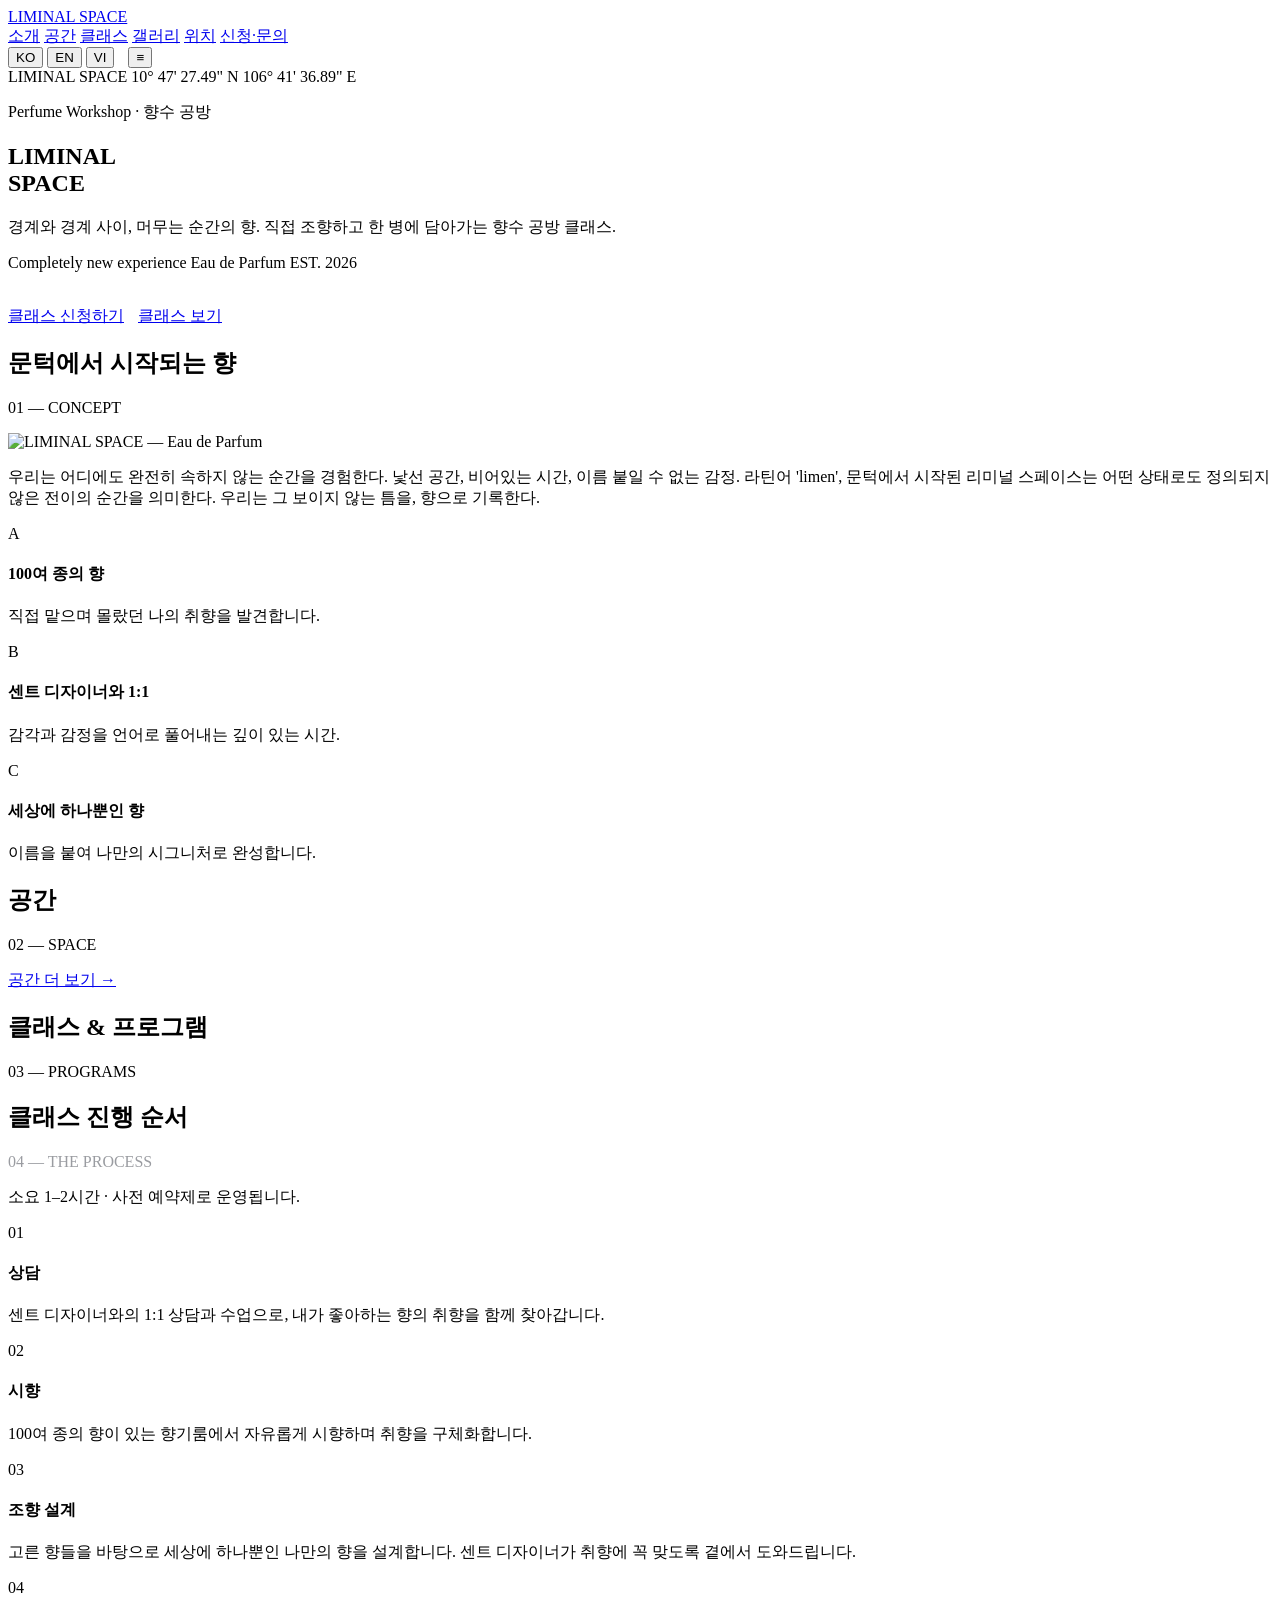
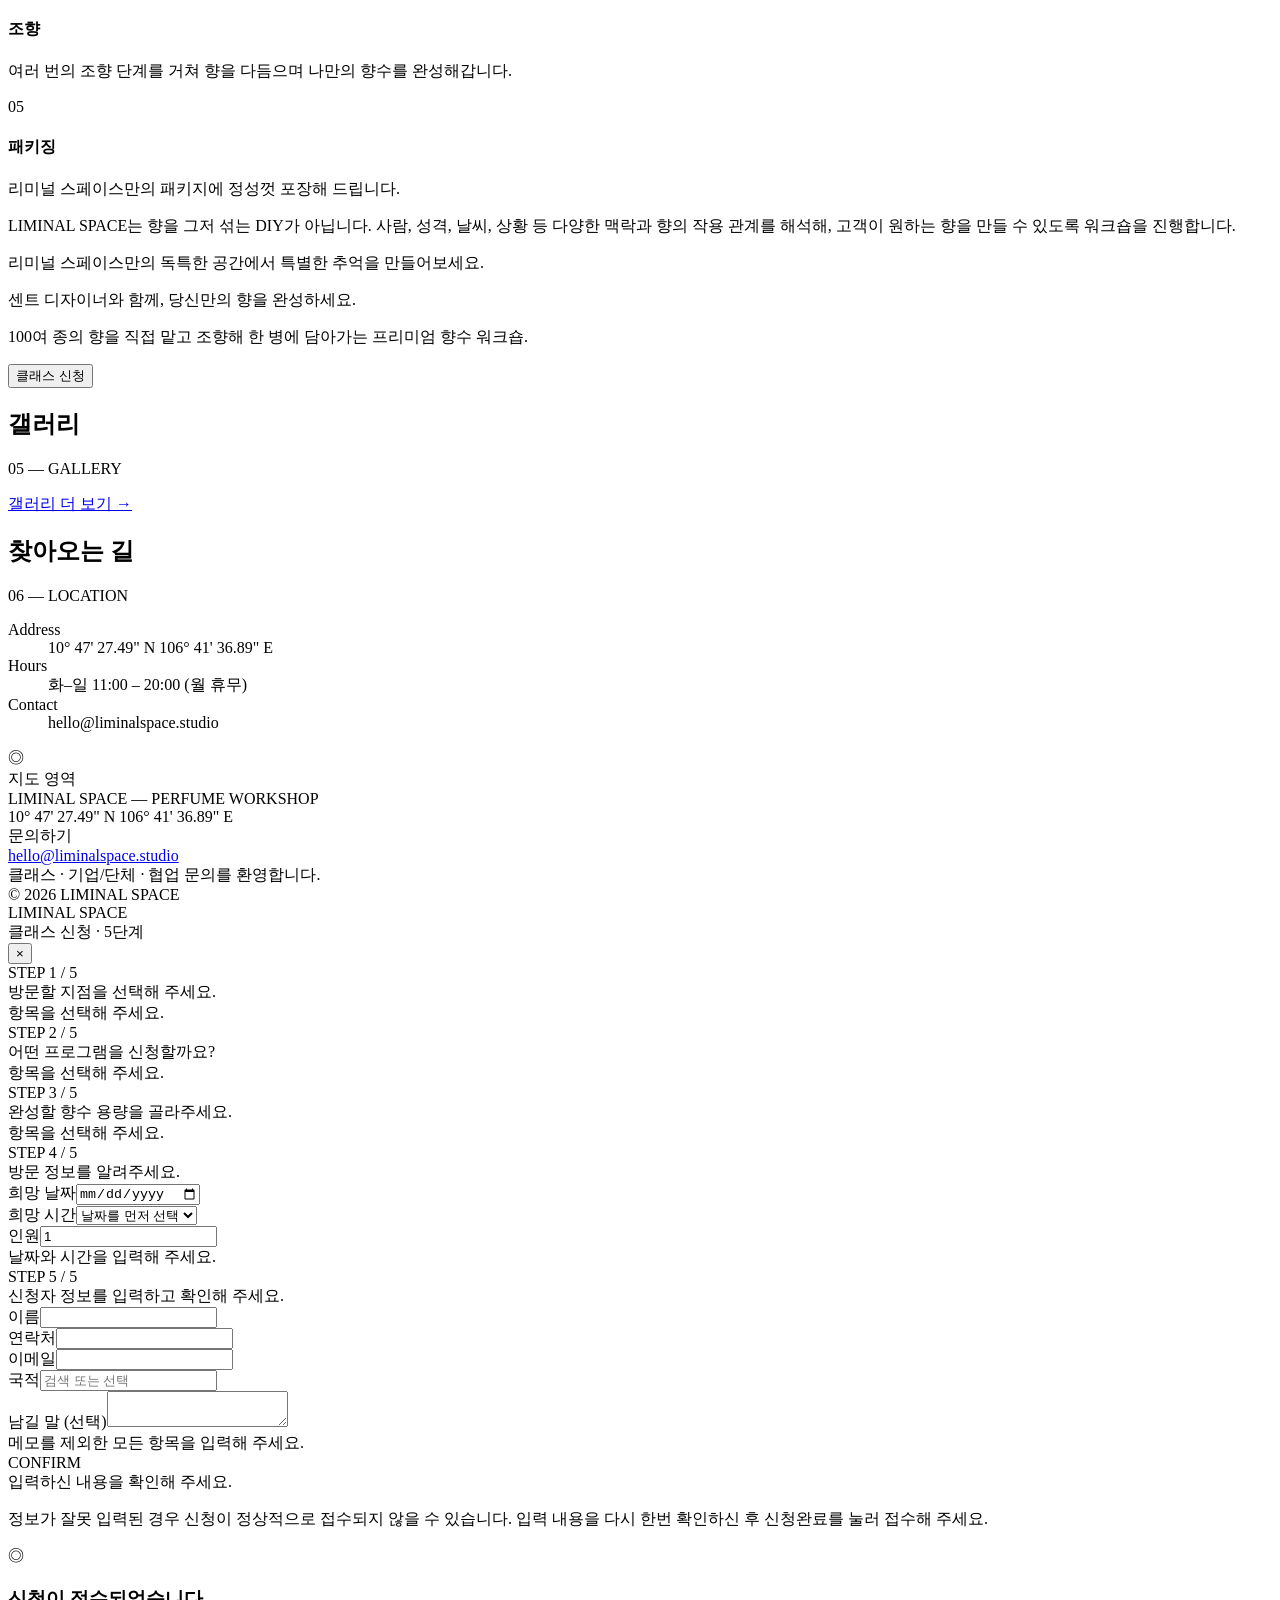
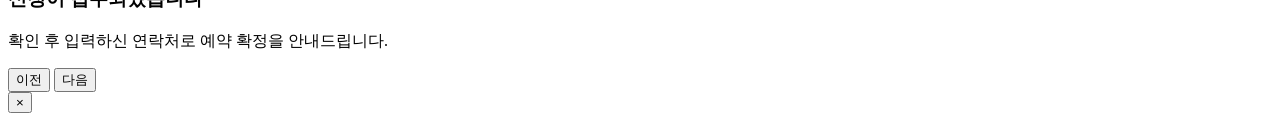
==== commit 7db282a7: "Remove manifesto from home concept (keep on brand page)" ====
--- a/index.html
+++ b/index.html
@@ -4,350 +4,20 @@
 <meta charset="UTF-8" />
 <meta name="viewport" content="width=device-width, initial-scale=1.0" />
 <title>LIMINAL SPACE — Perfume Workshop</title>
-<style>
-  :root{
-    --bg:#e9e9ea;
-    --paper:#f4f4f5;
-    --ink:#16171a;
-    --ink-soft:#5a5c61;
-    --line:#c7c8cc;
-    --metal-1:#d9dadd;
-    --metal-2:#b9bbc0;
-    --metal-3:#ececed;
-    --accent:#1a1b1e;
-    --coord:#7a7c82;
-    --maxw:1240px;
-  }
-  *{box-sizing:border-box;margin:0;padding:0}
-  html{scroll-behavior:smooth}
-  body{
-    font-family:"Helvetica Neue",Helvetica,Arial,"Apple SD Gothic Neo","Noto Sans KR",sans-serif;
-    background:var(--bg);
-    color:var(--ink);
-    line-height:1.55;
-    -webkit-font-smoothing:antialiased;
-  }
-  img{display:block;max-width:100%}
-  a{color:inherit;text-decoration:none}
-  .wrap{max-width:var(--maxw);margin:0 auto;padding:0 28px}
-  .mono{font-variant-numeric:tabular-nums;letter-spacing:.02em}
-  .coord{color:var(--coord);font-size:12px;letter-spacing:.08em;font-weight:500}
-  .eyebrow{font-size:11px;letter-spacing:.28em;text-transform:uppercase;color:var(--ink-soft)}
-
-  /* ---------- HEADER ---------- */
-  header{
-    position:fixed;top:0;left:0;right:0;z-index:50;
-    background:rgba(233,233,234,.78);
-    backdrop-filter:blur(10px);
-    border-bottom:1px solid var(--line);
-  }
-  .nav{display:flex;align-items:center;justify-content:space-between;height:62px}
-  .brand{font-weight:700;letter-spacing:.18em;font-size:15px}
-  .nav-links{display:flex;gap:30px;align-items:center}
-  .nav-links a{font-size:12px;letter-spacing:.14em;text-transform:uppercase;color:var(--ink-soft)}
-  .nav-links a:hover{color:var(--ink)}
-  .lang{
-    display:flex;border:1px solid var(--line);border-radius:999px;overflow:hidden;
-    font-size:11px;letter-spacing:.1em;
-  }
-  .lang button{
-    background:transparent;border:0;padding:6px 12px;cursor:pointer;color:var(--ink-soft);
-    font:inherit;font-size:11px;letter-spacing:.1em;
-  }
-  .lang button.active{background:var(--accent);color:#fff}
-  .menu-toggle{display:none;background:none;border:0;font-size:22px;cursor:pointer}
-
-  /* ---------- HERO ---------- */
-  .hero{
-    position:relative;min-height:100vh;display:flex;align-items:flex-end;
-    background:
-      radial-gradient(120% 90% at 30% 20%, #fbfbfc 0%, transparent 45%),
-      linear-gradient(105deg,#cfd0d4 0%,#e5e6e8 18%,#b6b8bd 34%,#eceded 52%,#c2c4c9 70%,#dedfe2 88%,#b9bbc0 100%);
-    overflow:hidden;
-  }
-  .hero::after{
-    content:"";position:absolute;inset:0;opacity:.5;mix-blend-mode:overlay;
-    background:repeating-linear-gradient(90deg,rgba(255,255,255,.0) 0 2px,rgba(255,255,255,.06) 2px 3px);
-    pointer-events:none;
-  }
-  .hero-top{
-    position:absolute;top:84px;left:0;right:0;z-index:3;
-    display:flex;justify-content:space-between;align-items:flex-start;
-  }
-  .hero-inner{position:relative;z-index:2;padding-bottom:64px;width:100%}
-  .hero h1{
-    font-size:clamp(48px,11vw,150px);line-height:.92;font-weight:700;letter-spacing:-.02em;
-  }
-  .hero .sub{
-    margin-top:22px;max-width:520px;font-size:15px;color:#2c2d31;
-  }
-  .hero .meta{
-    margin-top:34px;display:flex;flex-wrap:wrap;gap:14px 34px;align-items:center;
-    font-size:12px;letter-spacing:.14em;text-transform:uppercase;color:#2c2d31;
-  }
-  .btn{
-    display:inline-block;background:var(--accent);color:#fff;
-    padding:15px 30px;font-size:12px;letter-spacing:.16em;text-transform:uppercase;
-    border-radius:2px;cursor:pointer;border:0;font:inherit;font-weight:600;
-    transition:transform .15s ease,opacity .15s ease;
-  }
-  .btn:hover{transform:translateY(-1px);opacity:.9}
-  .btn.ghost{background:transparent;color:var(--ink);border:1px solid var(--ink)}
-
-  /* ---------- SECTION COMMON ---------- */
-  section{padding:110px 0}
-  .sec-head{display:flex;justify-content:space-between;align-items:baseline;gap:20px;margin-bottom:46px;flex-wrap:wrap}
-  .sec-head h2{font-size:clamp(26px,4vw,44px);font-weight:700;letter-spacing:-.01em}
-  .lede{font-size:17px;max-width:680px;color:#37383c}
-
-  /* ---------- CONCEPT ---------- */
-  #concept{background:var(--paper)}
-  .concept-grid{display:grid;grid-template-columns:1.1fr 1fr;gap:56px;align-items:center}
-  .concept-figure{
-    border:1px solid var(--line);position:relative;overflow:hidden;
-    background:#dcdde0;display:flex;align-items:center;justify-content:center;
-  }
-  .concept-figure img{width:100%;height:auto;max-height:62vh;object-fit:contain;display:block}
-  .bottle{
-    width:36%;aspect-ratio:1/2.2;border-radius:10px 10px 6px 6px;
-    background:linear-gradient(100deg,rgba(255,255,255,.55),rgba(255,255,255,.12) 40%,rgba(255,255,255,.5));
-    border:1px solid rgba(255,255,255,.7);box-shadow:0 30px 60px rgba(0,0,0,.12);
-    position:relative;backdrop-filter:blur(2px);
-  }
-  .bottle::before{
-    content:"";position:absolute;top:-14%;left:34%;width:32%;height:18%;
-    background:linear-gradient(#cfd0d4,#a9abb0);border-radius:3px;
-  }
-  .bottle::after{
-    content:"LIMINAL SPACE";position:absolute;top:46%;left:0;right:0;text-align:center;
-    font-size:9px;letter-spacing:.1em;color:#43444a;
-  }
-  .img-slot{
-    position:absolute;bottom:10px;right:10px;font-size:10px;letter-spacing:.1em;
-    color:#8b8d92;border:1px dashed #aaa;padding:3px 7px;background:rgba(255,255,255,.5);
-  }
-  .concept-copy p{margin-bottom:18px;color:#37383c}
-  .m-lead{font-size:18px;line-height:1.7;color:#26272b;margin-bottom:0}
-  .manifesto{max-width:760px;margin:64px auto 0;text-align:left}
-  .manifesto p{font-size:15.5px;line-height:1.85;color:#3a3b3f;margin-bottom:24px}
-  .manifesto blockquote{border:0;margin:40px 0 18px;font-size:clamp(20px,3vw,28px);line-height:1.5;
-    font-weight:700;letter-spacing:-.01em;color:var(--ink)}
-  .manifesto .sign{text-align:center;letter-spacing:.3em;font-size:12px;color:var(--coord);margin-top:30px}
-  .pillars{margin-top:30px;border-top:1px solid var(--line)}
-  .pillar{padding:18px 0;border-bottom:1px solid var(--line);display:grid;grid-template-columns:34px 1fr;gap:16px}
-  .pillar .n{font-size:12px;color:var(--coord)}
-  .pillar h4{font-size:15px;margin-bottom:4px;letter-spacing:.02em}
-  .pillar p{font-size:13px;color:var(--ink-soft);margin:0}
-
-  /* ---------- CLASSES ---------- */
-  .branch-tabs{display:flex;gap:8px;flex-wrap:wrap;margin-bottom:24px}
-  .branch-tab{background:transparent;border:1px solid var(--line);color:var(--ink-soft);padding:9px 18px;border-radius:999px;cursor:pointer;font:inherit;font-size:13px;letter-spacing:.04em}
-  .branch-tab.active{background:var(--accent);color:#fff;border-color:var(--accent)}
-  .class-empty{color:var(--ink-soft);font-size:14px;padding:20px 0}
-  .class-grid{display:grid;grid-template-columns:repeat(2,1fr);gap:22px}
-  .class-grid.cols-1{grid-template-columns:1fr}
-  .class-grid.cols-2{grid-template-columns:repeat(2,1fr)}
-  .class-grid.cols-3{grid-template-columns:repeat(3,1fr)}
-  .card-wide{grid-column:1/-1;box-shadow:inset 0 0 0 1px var(--ink)}
-  .card{
-    background:var(--paper);border:1px solid var(--line);padding:30px 26px;
-    display:flex;flex-direction:column;min-height:330px;transition:border-color .2s,transform .2s;
-  }
-  .card:hover{border-color:var(--ink);transform:translateY(-3px)}
-  .card .tag{font-size:11px;letter-spacing:.16em;text-transform:uppercase;color:var(--coord)}
-  .card h3{font-size:22px;margin:12px 0 10px;font-weight:700}
-  .card .desc{font-size:14px;color:var(--ink-soft);flex:1}
-  .card .row{display:flex;justify-content:space-between;font-size:13px;border-top:1px solid var(--line);padding-top:14px;margin-top:18px}
-  .card .price{font-weight:700}
-  /* 할인 표시 */
-  .price-old{text-decoration:line-through;color:var(--ink-soft);font-weight:400;font-size:.85em;margin-right:7px}
-  .price-new{font-weight:800;color:var(--ink)}
-  .disc-badge{display:inline-block;margin-left:7px;font-size:11px;font-weight:700;letter-spacing:.02em;color:#fff;background:var(--accent);padding:2px 7px;border-radius:3px;vertical-align:middle;line-height:1.5}
-  .opt .pr .price-old{font-size:12px}
-
-  /* ---------- APPLY FORM ---------- */
-  #apply{background:var(--accent);color:#e9e9ea}
-  #apply .sec-head h2{color:#fff}
-  #apply .lede{color:#b7b8bc}
-  .form-grid{display:grid;grid-template-columns:1fr 1fr;gap:18px 22px;margin-top:14px}
-  .field{display:flex;flex-direction:column;gap:7px}
-  .field.full{grid-column:1/-1}
-  .field label{font-size:11px;letter-spacing:.14em;text-transform:uppercase;color:#9a9ca1}
-  .field input,.field select,.field textarea{
-    background:#202125;border:1px solid #34353a;color:#f1f1f2;
-    padding:13px 14px;font:inherit;font-size:14px;border-radius:2px;
-  }
-  .field input:focus,.field select:focus,.field textarea:focus{outline:none;border-color:#75777d}
-  .form-actions{grid-column:1/-1;display:flex;align-items:center;gap:18px;margin-top:8px;flex-wrap:wrap}
-  .form-actions .btn{background:#fff;color:var(--accent)}
-  .form-note{font-size:12px;color:#9a9ca1}
-  .ok-msg{display:none;grid-column:1/-1;border:1px solid #41434a;padding:16px;font-size:14px;color:#dfe0e2}
-
-  /* ---------- LOCATION / FOOTER ---------- */
-  #location{background:var(--paper)}
-  .loc-grid{display:grid;grid-template-columns:1fr 1fr;gap:48px}
-  .loc-info dt{font-size:11px;letter-spacing:.14em;text-transform:uppercase;color:var(--coord);margin-top:18px}
-  .loc-info dd{font-size:15px;margin-top:4px}
-  .map{
-    border:1px solid var(--line);aspect-ratio:4/3;position:relative;overflow:hidden;
-    background:linear-gradient(135deg,#dadbde,#c6c8cd);
-    display:flex;align-items:center;justify-content:center;
-  }
-  .map .pin{font-size:13px;letter-spacing:.1em;color:#43444a;text-align:center}
-  .map a.map-link{position:absolute;inset:0;display:block;text-decoration:none}
-  .map iframe.map-frame{width:100%;height:100%;border:0;display:block;filter:grayscale(.85) contrast(1.05)}
-  .map .map-cover{position:absolute;inset:0;cursor:pointer;background:transparent}
-  .map .map-hint{position:absolute;left:0;right:0;bottom:0;font-size:11px;letter-spacing:.08em;color:#fff;background:rgba(20,21,22,.72);padding:8px 10px;text-align:center;pointer-events:none}
-  /* ---------- SPACE 캐러셀 ---------- */
-  .carousel{position:relative;margin-top:14px}
-  .carousel-track{display:flex;overflow-x:auto;scroll-snap-type:x mandatory;scroll-behavior:smooth;-webkit-overflow-scrolling:touch;scrollbar-width:none}
-  .carousel-track::-webkit-scrollbar{display:none}
-  .cslide{flex:0 0 100%;scroll-snap-align:center;height:clamp(340px,56vh,600px);background:#16171a;display:flex;align-items:center;justify-content:center}
-  .cslide img{width:100%;height:100%;object-fit:cover;display:block}
-  .carousel-arrow{position:absolute;top:50%;transform:translateY(-50%);width:42px;height:42px;border-radius:50%;border:1px solid var(--line);background:rgba(255,255,255,.85);color:var(--ink);font-size:22px;line-height:1;cursor:pointer;display:flex;align-items:center;justify-content:center;z-index:2;transition:background .2s,transform .2s}
-  .carousel-arrow:hover{background:#fff}
-  .carousel-arrow.prev{left:14px}.carousel-arrow.next{right:14px}
-  .carousel-arrow[disabled]{opacity:.3;cursor:default}
-  .carousel-dots{display:flex;gap:8px;justify-content:center;margin-top:16px}
-  .carousel-dots button{width:7px;height:7px;border-radius:50%;border:0;background:var(--line);cursor:pointer;padding:0}
-  .carousel-dots button.active{background:var(--ink)}
-  @media(max-width:640px){.carousel-arrow{width:34px;height:34px;font-size:18px}}
-  /* ---------- SPACE 마퀴(연속 흐름) ---------- */
-  .marquee{overflow:hidden;width:100%;margin-top:14px;-webkit-mask-image:linear-gradient(90deg,transparent,#000 6%,#000 94%,transparent);mask-image:linear-gradient(90deg,transparent,#000 6%,#000 94%,transparent)}
-  .marquee-track{display:flex;width:max-content;will-change:transform;animation-name:marquee;animation-timing-function:linear;animation-iteration-count:infinite;animation-duration:var(--mq-dur,40s)}
-  .marquee:hover .marquee-track{animation-duration:calc(var(--mq-dur,40s) * 2)}  /* 호버 시 멈추지 않고 50% 더 느리게 */
-  .mcard{flex:0 0 auto;width:clamp(280px,30vw,440px);margin-right:20px}
-  .mcard .mc-img{width:100%;height:clamp(200px,30vh,320px);overflow:hidden;background:#16171a}
-  .mcard .mc-img img{width:100%;height:100%;object-fit:cover;display:block;filter:grayscale(.2)}
-  .mcard .mc-cap{padding:14px 2px 0}
-  .mcard .mc-t{font-weight:700;font-size:14px;color:var(--ink);letter-spacing:.01em}
-  .mcard .mc-d{font-size:12.5px;color:var(--ink-soft);line-height:1.65;margin-top:6px;white-space:normal;display:-webkit-box;-webkit-line-clamp:3;-webkit-box-orient:vertical;overflow:hidden}
-  @keyframes marquee{from{transform:translateX(0)}to{transform:translateX(-50%)}}
-  @media(prefers-reduced-motion:reduce){.marquee-track{animation:none}}
-  /* ---------- CTA 밴드 ---------- */
-  .cta-band{background:var(--accent);color:#e9e9ea;text-align:center}
-  .cta-lead{font-size:clamp(22px,3vw,34px);font-weight:700;color:#fff;margin:0;letter-spacing:-.01em;line-height:1.35}
-  .cta-sub{color:#b7b8bc;margin:16px auto 0;font-size:15px;max-width:620px;line-height:1.7}
-  .cta-band .cta-btn{margin-top:30px;background:#fff;color:var(--ink);border:0}
-  .cta-band .cta-btn:hover{background:#e9e9ea}
-  /* ---------- 갤러리 ---------- */
-  .gallery-grid{display:grid;grid-template-columns:repeat(2,1fr);gap:18px;margin-top:16px}
-  .gitem{position:relative;overflow:hidden;border:1px solid var(--line);aspect-ratio:3/2;background:#d2d3d6;display:block;text-decoration:none}
-  .gitem img{width:100%;height:100%;object-fit:cover;filter:grayscale(.25);transition:transform .55s ease,filter .4s}
-  .gitem:hover img{transform:scale(1.04);filter:grayscale(0)}
-  .gitem .cap{position:absolute;left:0;right:0;bottom:0;padding:18px;background:linear-gradient(transparent,rgba(18,19,21,.82));color:#fff}
-  .gcap-t{font-weight:700;font-size:15px;letter-spacing:.02em}
-  .gcap-d{font-size:12px;color:#cfd0d3;margin-top:5px;line-height:1.55;display:-webkit-box;-webkit-line-clamp:2;-webkit-box-orient:vertical;overflow:hidden}
-  .logo-strip-label{text-align:center;font-size:11px;letter-spacing:.18em;text-transform:uppercase;color:var(--ink-soft);margin:46px 0 22px}
-  .logo-strip{display:flex;flex-wrap:wrap;align-items:center;justify-content:center;gap:26px 40px}
-  .logo-strip img{height:32px;width:auto;opacity:.5;filter:grayscale(1);transition:opacity .3s}
-  .logo-strip a:hover img{opacity:.9}
-  @media(max-width:640px){.gallery-grid{grid-template-columns:1fr}}
-  .gallery-more-wrap{text-align:center;margin-top:30px}
-  .gallery-more{letter-spacing:.04em}
-  footer{background:var(--accent);color:#9a9ca1;padding:44px 0;font-size:12px}
-  .foot{display:flex;justify-content:space-between;flex-wrap:wrap;gap:16px;letter-spacing:.1em;align-items:center}
-  .foot .social a{color:#c9cacd;text-decoration:none;margin-right:14px}
-  .foot .social a:hover{color:#fff}
-
-  /* ---------- HOW IT WORKS STEPS ---------- */
-  #apply{background:var(--accent);color:#e9e9ea}
-  #apply .sec-head h2{color:#fff}
-  #apply .lede{color:#b7b8bc}
-  .steps-grid{display:grid;grid-template-columns:repeat(5,1fr);gap:18px;margin-top:14px}
-  .step-card{border:1px solid #34353a;padding:26px 22px;min-height:190px;display:flex;flex-direction:column}
-  .step-n{font-size:13px;color:#75777d;letter-spacing:.1em}
-  .step-card h4{font-size:18px;margin:16px 0 10px;color:#fff;font-weight:700}
-  .step-card p{font-size:13px;color:#9a9ca1;margin:0;line-height:1.65}
-  .proc-note{margin-top:30px;border-left:2px solid #6b6c72;padding:18px 24px;background:rgba(255,255,255,.03)}
-  .proc-note p{margin:0;font-size:14px;line-height:1.8;color:#c7c8cc}
-  .proc-note .proc-close{margin-top:14px;font-size:14px;color:#fff;letter-spacing:.01em}
-  .card-cta{width:100%;margin-top:18px;text-align:center}
-
-  /* ---------- APPLY MODAL (WIZARD) ---------- */
-  .modal-overlay{
-    position:fixed;inset:0;z-index:200;background:rgba(20,21,23,.55);
-    backdrop-filter:blur(4px);display:none;align-items:center;justify-content:center;padding:20px;
-  }
-  .modal-overlay.open{display:flex}
-  .modal{
-    background:var(--paper);width:560px;max-width:100%;max-height:92vh;overflow:hidden;
-    display:flex;flex-direction:column;border:1px solid var(--line);position:relative;
-    animation:rise .25s ease;
-  }
-  @keyframes rise{from{transform:translateY(14px);opacity:0}to{transform:none;opacity:1}}
-  .modal-head{padding:22px 26px;border-bottom:1px solid var(--line);display:flex;justify-content:space-between;align-items:flex-start}
-  .modal-head .t{font-weight:700;letter-spacing:.16em;font-size:14px}
-  .modal-head .c{font-size:11px;color:var(--coord);letter-spacing:.08em;margin-top:4px}
-  .modal-close{background:none;border:0;font-size:24px;cursor:pointer;color:var(--ink-soft);line-height:1}
-  .progress{display:flex;gap:6px;padding:16px 26px 0}
-  .progress .dot{flex:1;height:3px;background:var(--line);border-radius:2px}
-  .progress .dot.active{background:var(--accent)}
-  .modal-body{padding:22px 26px;overflow-y:auto}
-  .modal-step{display:none}
-  .modal-step.active{display:block;animation:fade .25s ease}
-  @keyframes fade{from{opacity:0}to{opacity:1}}
-  .step-label{font-size:11px;letter-spacing:.16em;text-transform:uppercase;color:var(--coord);margin-bottom:6px}
-  .step-q{font-size:20px;font-weight:700;margin-bottom:18px;letter-spacing:-.01em}
-  .opt-list{display:flex;flex-direction:column;gap:10px}
-  .opt{
-    border:1px solid var(--line);background:#fff;padding:16px 18px;cursor:pointer;
-    display:flex;justify-content:space-between;align-items:center;gap:14px;transition:border-color .15s,background .15s;
-  }
-  .opt:hover{border-color:#8a8c91}
-  .opt.sel{border-color:var(--accent);background:#fff;box-shadow:inset 0 0 0 1px var(--accent)}
-  .opt.disabled{opacity:.55;cursor:not-allowed;background:#f0f0f1}
-  .opt.disabled:hover{border-color:var(--line)}
-  .opt .soon{color:#b04545;font-weight:600}
-  .card-cta.soon-btn{background:transparent;color:#9a9ca1;border:1px solid var(--line);cursor:not-allowed}
-  .opt .ti{font-weight:600;font-size:15px}
-  .opt .de{font-size:12px;color:var(--ink-soft);margin-top:3px}
-  .opt .pr{font-weight:700;font-size:14px;white-space:nowrap}
-  .grid2{display:grid;grid-template-columns:1fr 1fr;gap:14px}
-  .mfield{display:flex;flex-direction:column;gap:7px;margin-bottom:14px}
-  .mfield label{font-size:11px;letter-spacing:.12em;text-transform:uppercase;color:var(--ink-soft)}
-  .mfield input,.mfield textarea,.mfield select{border:1px solid var(--line);background:#fff;padding:12px 13px;font:inherit;font-size:14px;border-radius:2px}
-  .mfield input:focus,.mfield textarea:focus,.mfield select:focus{outline:none;border-color:var(--accent)}
-  .summary{border:1px solid var(--line);background:#fff}
-  .summary .sr{display:flex;justify-content:space-between;padding:12px 16px;border-bottom:1px solid var(--line);font-size:14px;gap:12px}
-  .summary .sr:last-child{border-bottom:0}
-  .summary .sr .k{color:var(--ink-soft);font-size:12px;letter-spacing:.06em}
-  .summary .sr .v{font-weight:600;text-align:right}
-  .modal-foot{padding:16px 26px;border-top:1px solid var(--line);display:flex;justify-content:space-between;gap:12px;background:var(--paper)}
-  .modal-done{text-align:center;padding:30px 10px}
-  .modal-done .check{font-size:40px}
-  .modal-done h3{font-size:20px;margin:12px 0 8px}
-  .modal-done p{font-size:14px;color:var(--ink-soft)}
-  .err{color:#b04545;font-size:12px;margin-top:8px;display:none}
-  .capnote{font-size:12px;color:var(--ink-soft);margin-top:8px;min-height:16px}
-  .capnote.full{color:#b04545}
-
-  /* ---------- RESPONSIVE ---------- */
-  @media(max-width:880px){
-    .concept-grid,.loc-grid{grid-template-columns:1fr}
-    .class-grid,.class-grid.cols-1,.class-grid.cols-2,.class-grid.cols-3{grid-template-columns:1fr}
-    .form-grid{grid-template-columns:1fr}
-    .steps-grid{grid-template-columns:repeat(2,1fr)}
-    .grid2{grid-template-columns:1fr}
-    .nav-links{display:none}
-    .nav-links.open{display:flex;position:absolute;top:62px;left:0;right:0;flex-direction:column;
-      background:var(--paper);padding:20px 28px;gap:18px;border-bottom:1px solid var(--line)}
-    .menu-toggle{display:block}
-  }
-</style>
+<link rel="stylesheet" href="styles.css" />
 </head>
 <body>
 
 <header>
   <div class="wrap nav">
-    <div class="brand">LIMINAL SPACE</div>
+    <div class="brand"><a href="index.html">LIMINAL SPACE</a></div>
     <nav class="nav-links" id="navLinks">
-      <a href="#concept" data-i18n="nav.concept">브랜드</a>
-      <a href="#space" data-i18n="nav.space">공간</a>
-      <a href="#classes" data-i18n="nav.classes">클래스</a>
-      <a href="#apply" data-i18n="nav.apply">신청</a>
-      <a href="#gallery" data-i18n="nav.gallery">갤러리</a>
-      <a href="#location" data-i18n="nav.location">위치</a>
+      <a href="brand.html" data-i18n="nav.home">소개</a>
+      <a href="space.html" data-i18n="nav.space">공간</a>
+      <a href="classes.html" data-i18n="nav.classes">클래스</a>
+      <a href="gallery.html" data-i18n="nav.gallery">갤러리</a>
+      <a href="location.html" data-i18n="nav.location">위치</a>
+      <a href="#" data-open-apply data-i18n="nav.contact">신청·문의</a>
     </nav>
     <div style="display:flex;align-items:center;gap:14px">
       <div class="lang">
@@ -402,13 +72,6 @@
         </div>
       </div>
     </div>
-    <div class="manifesto">
-      <p data-i18n="m.p1">향은 단순히 좋은 냄새가 아니다. 기억을 불러오고, 감정을 남기며, 상태를 저장하는 가장 원초적인 감각이다. 마음이 편안해지던 어느 장소의 공기, 소중한 사람과 나눈 따뜻한 기억의 온도, 아직 이름 붙이지 못한 채 마음속에 머물던 감정들. 우리는 향 그 자체보다, 향으로 만들어진 시간과 공간에 집중한다.</p>
-      <p data-i18n="m.p2">당신은 이곳에서 100여 가지의 향을 직접 맡으며 몰랐던 나의 취향을 발견하고, 과거의 순간을 꺼내 맡으며 현재의 감정을 정의하고, 아직 이름 없는 상태를 향으로 완성한다. 단순히 향을 고르는 DIY가 아니다. 센트 디자이너와 함께 나의 감각과 감정을 언어로 풀어내며, 내가 몰랐던 나의 취향을 발견하고, 세상에 하나뿐인 향수를 완성해가는 깊이 있는 시간이 곧 리미널 스페이스다.</p>
-      <p data-i18n="m.p3">베트남에서 처음으로 선보이는 경험이다. 향을 맡고 고르고 만드는 공간은 있었지만, 내가 왜 이 향에 끌리는지, 나는 어떤 사람인지를 향으로 발견해가는 경험은 지금껏 없었다. 재밌고 어려움 없이, 하지만 끝나고 나면 분명히 달라진 무언가를 느끼게 될 하루. 비어 있고 정의되지 않은 공간에서 시작해, 이곳을 나온 당신은 스스로 정의한 나만의 향을 만들어 간다. 무(無)의 공간이었던 이곳이 당신의 감각으로 채워진 오직 하나뿐인 공간이 되는 것처럼.</p>
-      <blockquote data-i18n="m.quote">당신이 정의하기 전까지, 이곳은 아무것도 아닙니다. 당신이 정의하는 순간, 이곳은 오직 당신의 것이 됩니다.</blockquote>
-      <p class="sign">— LIMINAL SPACE —</p>
-    </div>
   </div>
 </section>
 
@@ -421,6 +84,7 @@
     </div>
   </div>
   <div class="marquee" id="spaceMarquee"><div class="marquee-track" id="spaceTrack"><!-- 갤러리 사진으로 JS가 채움(연속 흐름) --></div></div>
+  <div class="wrap"><div class="gallery-more-wrap"><a class="btn ghost gallery-more" href="space.html" data-i18n="space.more">공간 더 보기 →</a></div></div>
 </section>
 
 <!-- CLASSES -->
@@ -504,12 +168,21 @@
   </div>
 </section>
 
-<footer>
-  <div class="wrap foot">
-    <span id="footBrand">LIMINAL SPACE — PERFUME WORKSHOP</span>
-    <span class="mono">10° 47' 27.49" N 106° 41' 36.89" E</span>
-    <span class="social" id="socialLinks"></span>
-    <span id="footCopy">© 2026 LIMINAL SPACE</span>
+<footer id="contact">
+  <div class="wrap foot-grid">
+    <div class="foot-col">
+      <div id="footBrand" class="foot-brand">LIMINAL SPACE — PERFUME WORKSHOP</div>
+      <div class="mono foot-coord">10° 47' 27.49" N 106° 41' 36.89" E</div>
+    </div>
+    <div class="foot-col">
+      <div class="foot-h" data-i18n="contact.title">문의하기</div>
+      <a href="mailto:hello@liminalspace.studio">hello@liminalspace.studio</a>
+      <div class="foot-sub" data-i18n="contact.note">클래스 · 기업/단체 · 협업 문의를 환영합니다.</div>
+    </div>
+    <div class="foot-col">
+      <span class="social" id="socialLinks"></span>
+      <div id="footCopy" class="foot-copy">© 2026 LIMINAL SPACE</div>
+    </div>
   </div>
 </footer>
 
@@ -608,621 +281,12 @@
   </div>
 </div>
 
+<!-- 라이트박스(사진 확대) -->
+<div class="lightbox" id="lightbox" aria-hidden="true"><button class="lb-close" type="button" aria-label="close">×</button><img alt="" /><div class="lb-cap"></div></div>
+
 <script src="https://cdn.jsdelivr.net/npm/@supabase/supabase-js@2"></script>
 <script src="config.js"></script>
 <script src="store.js"></script>
-<script>
-/* ---------- i18n ---------- */
-const I18N = {
-  ko: {}, // 기본값은 HTML에 그대로 둠 (data-i18n 키만 매핑)
-  en: {
-    "nav.concept":"Brand","nav.space":"Space","nav.classes":"Classes","nav.apply":"Apply","nav.gallery":"Gallery","nav.location":"Location","space.title":"The Space",
-    "cta.lead":"Complete your own scent, together with a scent designer.","cta.sub":"A premium perfume workshop where you smell 100+ notes, blend, and take home your own bottle.","cta.btn":"Book a class",
-    "gallery.title":"Gallery","gallery.featured":"Featured with","gallery.more":"View full gallery →",
-    "hero.eyebrow":"Perfume Workshop","hero.sub":"The scent of moments between boundaries. A workshop where you blend and bottle a perfume of your own.",
-    "hero.tag1":"Completely new experience","hero.tag2":"Eau de Parfum","hero.cta":"Apply for a class","hero.cta2":"View classes",
-    "concept.title":"A scent that begins at the threshold",
-    "concept.pa.t":"Over 100 notes","concept.pa.d":"Smell them yourself and discover a taste you never knew.",
-    "concept.pb.t":"1:1 with a Scent Designer","concept.pb.d":"A deep moment translating your senses and emotions into words.",
-    "concept.pc.t":"A one-of-a-kind scent","concept.pc.d":"Name it and complete it as your own signature.",
-    "m.lead":"We all experience moments that belong nowhere entirely. An unfamiliar space, an empty stretch of time, an emotion we cannot name. Beginning from the Latin 'limen' — the threshold — LIMINAL SPACE means a moment of transition undefined by any state. We record that invisible gap as scent.",
-    "m.p1":"Scent is not merely a pleasant smell. It is the most primal sense that recalls memory, leaves emotion, and stores a state. The air of a place that once put you at ease, the warmth of a memory shared with someone dear, emotions still lingering without a name. We focus on the time and space made of scent, more than the scent itself.",
-    "m.p2":"Here you smell over 100 scents to discover your own taste, recall a past moment to define your present emotion, and complete a still-nameless state as scent. This is not a simple pick-your-scent DIY. Together with a Scent Designer you put your senses and emotions into words, discover a taste you never knew, and complete a one-of-a-kind perfume — that is LIMINAL SPACE.",
-    "m.p3":"It is an experience offered for the first time in Vietnam. There have been places to smell, choose and make scents, but never an experience to discover why you are drawn to a scent and who you are. A fun, effortless day — yet by the end you will surely feel something has changed. Starting from an empty, undefined space, when you leave you will have made a scent defined by yourself.",
-    "m.quote":"Until you define it, this place is nothing. The moment you define it, this place becomes only yours.",
-    "classes.title":"Classes & Programs","classes.inquire":"Inquire","prog.inquiry":"Inquire for price","prog.permonth":"Monthly",
-    "apply.title":"How to apply","apply.lede":"Booking takes four steps. Choose a class, design your scent, and take home a bottle of your own.",
-    "apply.cta":"Start application","apply.note":"Duration 1–2 hours · By reservation only.",
-    "how.s1.t":"Explore scents","how.s1.d":"Smell 100+ curated notes to find your olfactory taste.",
-    "how.s2.t":"Design the formula","how.s2.d":"Blend your favorite notes into your own formula with a designer.",
-    "how.s3.t":"Name it","how.s3.d":"Name your scent to complete your own signature.",
-    "how.s4.t":"Bottling","how.s4.d":"Choose 10·30·50ml, bottled with a pouch to take home.",
-    "proc.title":"The Class Process",
-    "proc.s1.t":"Consultation","proc.s1.d":"Through a 1:1 consultation and guided session with a scent designer, we discover the scents you love together.",
-    "proc.s2.t":"Scent testing","proc.s2.d":"Freely sample over 100 scents in our scent room and bring your preferences into focus.",
-    "proc.s3.t":"Fragrance design","proc.s3.d":"Using the notes you chose, we design a scent that is uniquely yours — your scent designer guides you so it fits your taste perfectly.",
-    "proc.s4.t":"Blending","proc.s4.d":"Through several rounds of blending, you refine and complete your very own perfume.",
-    "proc.s5.t":"Packaging","proc.s5.d":"We carefully wrap it in LIMINAL SPACE's own signature packaging.",
-    "proc.philosophy":"LIMINAL SPACE is not a DIY where you simply mix scents. We interpret how fragrance interacts with people, personality, weather and circumstance, running the workshop so you can create the scent you truly want.",
-    "proc.close":"Make a special memory in the one-of-a-kind space that is LIMINAL SPACE.",
-    "form.name":"Name","form.phone":"Phone","form.email":"Email","form.class":"Class","form.date":"Preferred date","form.people":"People","form.msg":"Message (optional)","form.nationality":"Nationality",
-    "modal.confirmlabel":"CONFIRM","modal.confirmq":"Please review your details.","modal.confirmnote":"If any information is incorrect, your application may not be processed properly. Please double-check your details before tapping Confirm & apply.",
-    "modal.sub":"Class application · 5 steps","modal.step1":"STEP 1 / 5","modal.q0":"Please choose a branch to visit.",
-    "modal.step2":"STEP 2 / 5","modal.q1":"Which program would you like?",
-    "modal.err":"Please select an option.","modal.step3":"STEP 3 / 5","modal.q2":"Choose your perfume volume.","modal.sizeinc":"Bottle + pouch included",
-    "modal.step4":"STEP 4 / 5","modal.q3":"Tell us your visit details.","modal.time":"Preferred time","modal.errdate":"Please enter date and time.","modal.pickdate":"Select a date first",
-    "modal.step5":"STEP 5 / 5","modal.q4":"Enter your details and confirm.","modal.errcontact":"Please fill in all fields except the message.",
-    "modal.donet":"Your application is received","modal.doned":"After review, we will confirm your booking via your contact.","modal.back":"Back","modal.next":"Next",
-    "loc.title":"Getting here","loc.addr.t":"Address","loc.hours.t":"Hours","loc.hours.d":"Tue–Sun 11:00 – 20:00 (Mon closed)","loc.contact.t":"Contact","loc.mapnote":"Map area","slot":"Photo area"
-  },
-  vi: {
-    "nav.concept":"Thương hiệu","nav.space":"Không gian","nav.classes":"Lớp học","nav.apply":"Đăng ký","nav.gallery":"Thư viện","nav.location":"Vị trí","space.title":"Không gian",
-    "cta.lead":"Hoàn thiện mùi hương của riêng bạn, cùng scent designer.","cta.sub":"Workshop nước hoa cao cấp: thử hơn 100 loại hương, pha chế và mang về chai của riêng bạn.","cta.btn":"Đăng ký lớp học",
-    "gallery.title":"Thư viện","gallery.featured":"Đã đồng hành cùng","gallery.more":"Xem toàn bộ thư viện →",
-    "hero.eyebrow":"Perfume Workshop · Xưởng nước hoa",
-    "hero.sub":"Hương thơm của khoảnh khắc giữa hai ranh giới. Lớp học tự pha chế và mang về một chai nước hoa của riêng bạn.",
-    "hero.tag1":"Completely new experience","hero.tag2":"Eau de Parfum",
-    "hero.cta":"Đăng ký lớp học","hero.cta2":"Xem lớp học",
-    "concept.title":"Mùi hương bắt đầu từ ngưỡng cửa",
-    "concept.pa.t":"Hơn 100 loại hương","concept.pa.d":"Tự tay ngửi và khám phá gu hương bạn chưa từng biết.",
-    "concept.pb.t":"1:1 cùng Scent Designer","concept.pb.d":"Khoảng thời gian sâu lắng diễn đạt cảm giác và cảm xúc thành ngôn từ.",
-    "concept.pc.t":"Mùi hương độc nhất","concept.pc.d":"Đặt tên và hoàn thiện thành dấu ấn của riêng bạn.",
-    "m.lead":"Chúng ta đều trải qua những khoảnh khắc không hoàn toàn thuộc về đâu cả. Một không gian xa lạ, một quãng thời gian trống rỗng, một cảm xúc không thể gọi tên. Bắt nguồn từ tiếng Latin 'limen' — ngưỡng cửa, LIMINAL SPACE là khoảnh khắc chuyển tiếp chưa được định nghĩa bởi bất kỳ trạng thái nào. Chúng tôi ghi lại khe hở vô hình ấy bằng mùi hương.",
-    "m.p1":"Mùi hương không chỉ là một thứ thơm tho. Đó là giác quan nguyên thủy nhất gợi lại ký ức, lưu lại cảm xúc và lưu giữ trạng thái. Bầu không khí của một nơi từng khiến lòng ta bình yên, hơi ấm của ký ức chia sẻ cùng người thương, những cảm xúc còn nán lại mà chưa thể gọi tên. Chúng tôi tập trung vào thời gian và không gian được tạo nên từ hương, hơn cả bản thân mùi hương.",
-    "m.p2":"Tại đây, bạn ngửi hơn 100 loại hương để khám phá gu của chính mình, gọi lại khoảnh khắc quá khứ để định nghĩa cảm xúc hiện tại, và hoàn thiện trạng thái chưa tên bằng mùi hương. Đây không chỉ là DIY chọn hương. Cùng Scent Designer diễn đạt cảm giác và cảm xúc thành ngôn từ, khám phá gu bạn chưa từng biết và hoàn thiện chai nước hoa độc nhất — đó chính là LIMINAL SPACE.",
-    "m.p3":"Đây là trải nghiệm lần đầu tiên có mặt tại Việt Nam. Đã có những nơi để ngửi, chọn và làm hương, nhưng chưa từng có trải nghiệm khám phá vì sao bạn bị cuốn hút bởi mùi hương ấy, và bạn là ai. Một ngày thú vị, không hề khó, nhưng khi kết thúc chắc chắn bạn sẽ cảm nhận điều gì đó đã khác. Bắt đầu từ một không gian trống rỗng và chưa định nghĩa, khi rời khỏi đây bạn tạo nên mùi hương do chính mình định nghĩa — như nơi vốn là khoảng không trở thành không gian độc nhất được lấp đầy bằng giác quan của bạn.",
-    "m.quote":"Trước khi bạn định nghĩa, nơi này chẳng là gì cả. Khoảnh khắc bạn định nghĩa, nơi này trở thành của riêng bạn.",
-    "classes.title":"Lớp học & Chương trình",
-    "classes.inquire":"Liên hệ",
-    "prog.inquiry":"Liên hệ báo giá","prog.permonth":"Gói tháng",
-    "prog.w.tag":"Signature Scent Workshop","prog.w.name":"Signature Scent Workshop","prog.w.desc":"Tự ngửi hơn 100 loại hương và cùng Scent Designer hoàn thiện chai nước hoa signature của riêng bạn. Thời lượng 1–2 giờ.",
-    "prog.sub.tag":"Subscription","prog.sub.name":"Liminal Pick · Đăng ký","prog.sub.desc":"Mỗi tháng 2 lần giao nước hoa 10ml tận nhà. Tùy chỉnh theo gu qua chat 1:1, lưu dữ liệu sử dụng, kèm mẫu thử · túi · móc khóa nước hoa.",
-    "prog.corp.tag":"Corporate / Group","prog.corp.name":"Đặt làm doanh nghiệp · tập thể","prog.corp.desc":"Lên ý tưởng sự kiện và chế tác · cung cấp hương cho doanh nghiệp, cơ quan, tập thể.",
-    "prog.rent.tag":"Rental / Collaboration","prog.rent.name":"Cho thuê · Hợp tác","prog.rent.desc":"Cho thuê không gian và đồng hành cùng các dự án hợp tác thương hiệu.",
-    "prog.inf.tag":"Influencer / Marketer","prog.inf.name":"Influencer · Marketer","prog.inf.desc":"Chương trình hợp tác và nội dung dành cho influencer · marketer.",
-    "apply.title":"Cách đăng ký",
-    "apply.lede":"Đặt chỗ gồm bốn bước. Chọn lớp học, thiết kế mùi hương và mang về một chai của riêng bạn.",
-    "apply.cta":"Bắt đầu đăng ký","apply.note":"Thời lượng 1–2 giờ · Vận hành theo hình thức đặt trước.",
-    "how.s1.t":"Khám phá hương","how.s1.d":"Ngửi hơn 30 loại note tuyển chọn để tìm gu khứu giác của bạn.",
-    "how.s2.t":"Thiết kế công thức","how.s2.d":"Cùng chuyên gia pha trộn các note yêu thích thành công thức riêng.",
-    "how.s3.t":"Đặt tên","how.s3.d":"Đặt tên cho mùi hương để hoàn thiện dấu ấn của riêng bạn.",
-    "how.s4.t":"Đóng chai","how.s4.d":"Chọn 10·30·50ml, đóng vào chai và túi để mang về.",
-    "proc.title":"Quy trình lớp học",
-    "proc.s1.t":"Tư vấn","proc.s1.d":"Qua buổi tư vấn 1:1 và hướng dẫn cùng Scent Designer, chúng ta cùng khám phá gu hương bạn yêu thích.",
-    "proc.s2.t":"Thử hương","proc.s2.d":"Tự do thử hơn 100 loại hương trong phòng hương và làm rõ gu của bạn.",
-    "proc.s3.t":"Thiết kế hương","proc.s3.d":"Dựa trên những nốt hương bạn chọn, chúng tôi thiết kế mùi hương độc nhất của riêng bạn — Scent Designer đồng hành để hợp gu bạn nhất.",
-    "proc.s4.t":"Pha chế","proc.s4.d":"Qua nhiều bước pha chế, bạn tinh chỉnh và hoàn thiện chai nước hoa của riêng mình.",
-    "proc.s5.t":"Đóng gói","proc.s5.d":"Chúng tôi đóng gói tỉ mỉ trong bao bì riêng của LIMINAL SPACE.",
-    "proc.philosophy":"LIMINAL SPACE không phải là DIY chỉ trộn hương. Chúng tôi diễn giải mối quan hệ giữa hương thơm với con người, tính cách, thời tiết và hoàn cảnh, tổ chức workshop để bạn tạo nên mùi hương mình thực sự mong muốn.",
-    "proc.close":"Hãy tạo nên kỷ niệm đặc biệt trong không gian độc nhất của LIMINAL SPACE.",
-    "form.name":"Họ tên","form.phone":"Số điện thoại","form.email":"Email","form.class":"Lớp học","form.date":"Ngày mong muốn","form.people":"Số người","form.msg":"Lời nhắn (tùy chọn)","form.nationality":"Quốc tịch",
-    "modal.confirmlabel":"XÁC NHẬN","modal.confirmq":"Vui lòng kiểm tra thông tin của bạn.","modal.confirmnote":"Nếu thông tin nhập sai, đăng ký có thể không được tiếp nhận đúng cách. Vui lòng kiểm tra lại thông tin trước khi nhấn Hoàn tất đăng ký.",
-    "form.opt1":"Pha chế Signature","form.opt2":"Cặp đôi · Nhóm","form.opt3":"Atelier nâng cao",
-    "form.submit":"Gửi đăng ký","form.note":"* Đây là bản nháp. Việc gửi thực sẽ hoạt động sau khi tích hợp.","form.ok":"Đã nhận đăng ký. Chúng tôi sẽ liên hệ với bạn.",
-    "classes.select":"Đăng ký lớp này",
-    "modal.sub":"Đăng ký lớp học · 5 bước",
-    "modal.step1":"BƯỚC 1 / 5","modal.q0":"Vui lòng chọn chi nhánh bạn muốn đến.",
-    "modal.br1":"Sài Gòn (Saigon)","modal.br1d":"10° 47' 27.49\" N 106° 41' 36.89\" E · Bình Thạnh",
-    "modal.br2":"Hà Nội (Hanoi)","modal.br2d":"Phố cổ · Hoàn Kiếm",
-    "modal.step2":"BƯỚC 2 / 5","modal.q1":"Bạn muốn đăng ký chương trình nào?",
-    "modal.c1d":"Hơn 100 loại hương · hoàn thiện signature của bạn","modal.c2d":"Mỗi tháng 2 lần giao 10ml · tùy chỉnh","modal.c3d":"Lên ý tưởng sự kiện · chế tác/cung cấp hương","modal.c4d":"Cho thuê không gian · hợp tác thương hiệu","modal.c5d":"Chương trình hợp tác · nội dung",
-    "modal.err":"Vui lòng chọn một mục.",
-    "modal.step3":"BƯỚC 3 / 5","modal.q2":"Chọn dung tích nước hoa hoàn thiện.","modal.sizeinc":"Bao gồm chai + túi",
-    "modal.step4":"BƯỚC 4 / 5","modal.q3":"Cho chúng tôi biết thông tin ghé thăm.","modal.time":"Giờ mong muốn","modal.errdate":"Vui lòng nhập ngày và giờ.","modal.pickdate":"Chọn ngày trước",
-    "modal.step5":"BƯỚC 5 / 5","modal.q4":"Nhập thông tin và xác nhận.","modal.errcontact":"Vui lòng điền tất cả mục trừ lời nhắn.",
-    "modal.donet":"Đã nhận đăng ký","modal.doned":"Sau khi xác nhận, chúng tôi sẽ thông báo đặt chỗ qua liên hệ của bạn.",
-    "modal.back":"Quay lại","modal.next":"Tiếp theo",
-    "loc.title":"Đường đến","loc.addr.t":"Địa chỉ","loc.addr.d":"10° 47' 27.49\" N 106° 41' 36.89\" E","loc.hours.t":"Giờ mở cửa","loc.hours.d":"Thứ 3–CN 11:00 – 20:00 (nghỉ thứ 2)","loc.contact.t":"Liên hệ",
-    "loc.mapnote":"Khu vực bản đồ","slot":"Khu vực ảnh"
-  }
-};
-// 한국어 기본값을 DOM에서 수집해 저장
-document.querySelectorAll('[data-i18n]').forEach(el=>{
-  I18N.ko[el.getAttribute('data-i18n')] = el.innerHTML;
-});
-function setLang(lang){
-  document.documentElement.lang = lang;
-  document.querySelectorAll('[data-i18n]').forEach(el=>{
-    const k = el.getAttribute('data-i18n');
-    const t = (I18N[lang] && I18N[lang][k]!==undefined) ? I18N[lang][k] : I18N.ko[k];  // 없으면 한국어 폴백
-    if(t!==undefined) el.innerHTML = t;
-  });
-  document.querySelectorAll('.lang button').forEach(b=>{
-    b.classList.toggle('active', b.dataset.lang===lang);
-  });
-  // 모달이 열려 있으면 동적 버튼/요약 라벨도 갱신
-  if(typeof modal!=='undefined' && modal.classList.contains('open')) goto(cur);
-  if(typeof applyActiveStates==='function') applyActiveStates();  // 카드 준비중 재적용
-  if(typeof renderClasses==='function') renderClasses();          // 클래스 카드 언어/데이터 재적용
-  if(typeof renderLocation==='function') renderLocation();        // 위치 섹션 언어 재적용
-  if(typeof renderMap==='function') renderMap();                  // 지도(언어별 위치 텍스트) 재적용
-  if(typeof renderGallery==='function') renderGallery();          // 갤러리 캡션 언어 재적용
-  if(typeof renderPartners==='function') renderPartners();
-  if(typeof initSpaceCarousel==='function') initSpaceCarousel();   // 공간 마퀴 캡션 언어 재적용
-}
-document.querySelectorAll('.lang button').forEach(b=>{
-  b.addEventListener('click',()=>setLang(b.dataset.lang));
-});
-
-/* ---------- 푸터 소셜 링크 (지점별 소셜 연동 — 첫 지점 기준) ---------- */
-function renderFooterSocial(){
-  let brs=(getSettings().branches)||[];
-  const el=document.getElementById('socialLinks');if(!el)return;
-  const insta=(brs.find(b=>b.instagram)||{}).instagram;
-  const fb=(brs.find(b=>b.facebook)||{}).facebook;
-  const links=[];
-  if(insta)links.push(`<a href="${insta}" target="_blank" rel="noopener">Instagram</a>`);
-  if(fb)links.push(`<a href="${fb}" target="_blank" rel="noopener">Facebook</a>`);
-  el.innerHTML=links.join('');
-}
-
-/* ---------- mobile menu ---------- */
-document.getElementById('menuToggle').addEventListener('click',()=>{
-  document.getElementById('navLinks').classList.toggle('open');
-});
-document.querySelectorAll('#navLinks a').forEach(a=>{
-  a.addEventListener('click',()=>document.getElementById('navLinks').classList.remove('open'));
-});
-
-/* ---------- APPLY MODAL WIZARD ---------- */
-const STORE_KEY='liminal_applications';
-const SET_KEY='liminal_settings';
-const DEFAULT_DAY=[{cls:'',time:'11:00',cap:6},{cls:'',time:'14:00',cap:6},{cls:'',time:'17:00',cap:6}];
-/* 다국어 helper */
-function curLang(){return document.documentElement.lang||'ko';}
-function txObj(v){return (v&&typeof v==='object'&&!Array.isArray(v))?v:(v?{ko:String(v)}:{});}
-function Lval(v,lang){const o=txObj(v);return o[lang||curLang()]||o.ko||o.en||o.vi||'';}
-function keyOf(v){const o=txObj(v);return o.ko||o.en||o.vi||'';}
-function tri(ko,en,vi){return {ko:ko||'',en:en||'',vi:vi||''};}
-const _wd=tri('100여 종 향 · 나만의 시그니처 완성','Over 100 notes · craft your signature','Hơn 100 loại hương · tạo signature của bạn');
-const _di=tri('보틀 + 파우치 포함','Bottle + pouch included','Bao gồm chai + túi');
-const INDEX_DEFAULTS={
-  branches:[],
-  site:{brandName:'LIMINAL SPACE',estYear:'2026',copyrightYear:'2026'},
-  branchClasses:[],
-  classDetails:[],
-  defaultSchedule:{},schedule:{}
-};
-function getSettings(){const s=(window.LS?LS.getSettings():{})||{};
-  // 실제 데이터(Supabase)만 사용. 키가 아예 없을 때만 기본값으로 채움(로컬 폴백).
-  return Object.assign({},INDEX_DEFAULTS,s);}
-function getApps(){return window.LS?LS.getApps():[];}
-const DAYKEYS=['sun','mon','tue','wed','thu','fri','sat'];
-function esc(s){return (s==null?'':String(s)).replace(/[&<>"]/g,c=>({'&':'&amp;','<':'&lt;','>':'&gt;','"':'&quot;'}[c]));}
-/* ---- 지점 기반 데이터 helpers ---- */
-function branchClassesOf(branch){return (getSettings().branchClasses||[]).filter(c=>c.branch===branch).sort((a,b)=>(a.order??99)-(b.order??99));}
-function programList(branch){const seen={};const out=[];branchClassesOf(branch).forEach(c=>{const k=keyOf(c.name);if(!(k in seen)){seen[k]=1;out.push(c);}});return out;}
-function detailsOf(branch,name){return (getSettings().classDetails||[]).filter(d=>d.branch===branch&&d.name===name);}
-function volumesForName(branch,name){return detailsOf(branch,name).filter(d=>d.volume!==''&&d.volume!=null);}
-function isClassActive(branch,name){const c=branchClassesOf(branch).find(c=>keyOf(c.name)===name);return !c||c.active!==false;}
-function priceNum(p){const n=parseInt(String(p||'').replace(/[^0-9]/g,''),10);return isNaN(n)?Infinity:n;}
-function fmtMoney(v,sym){v=(v==null?'':String(v)).trim();if(!v)return '';if(/^[0-9,]+$/.test(v))return Number(v.replace(/,/g,'')).toLocaleString('en-US')+sym;return v;}
-function priceDisplay(d){if(!d)return '';if(d.priceVND)return fmtMoney(d.priceVND,'₫');if(d.priceKRW)return fmtMoney(d.priceKRW,'₩');if(d.priceUSD)return fmtMoney(d.priceUSD,'$');return '';}
-/* 표시 통화(동→원→달러 우선) */
-function chosenCurr(d){if(!d)return null;if(d.priceVND)return{raw:d.priceVND,sym:'₫'};if(d.priceKRW)return{raw:d.priceKRW,sym:'₩'};if(d.priceUSD)return{raw:d.priceUSD,sym:'$'};return null;}
-/* 할인 계산 → {orig,final,sym,origStr,finalStr,label} (할인 없으면 final=null) */
-function discInfo(d){
-  const cp=chosenCurr(d); if(!cp)return null;
-  const orig=parseInt(String(cp.raw).replace(/[^0-9]/g,''),10); if(isNaN(orig))return null;
-  const type=(d.discType||'none'), val=parseFloat(d.discVal);
-  let fin=null,label='';
-  if(type==='percent'&&val>0){fin=Math.max(0,Math.round(orig*(1-val/100)));label=(val%1===0?val:val)+'%';}
-  else if(type==='fixed'&&val>0){fin=Math.max(0,orig-Math.round(val));label='-'+Math.round(val).toLocaleString('en-US')+cp.sym;}
-  const origStr=orig.toLocaleString('en-US')+cp.sym;
-  if(fin==null||fin>=orig)return {orig,final:null,sym:cp.sym,origStr};
-  return {orig,final:fin,sym:cp.sym,origStr,finalStr:fin.toLocaleString('en-US')+cp.sym,label};
-}
-/* 최저가 비교용 실효가(할인 적용) */
-function effPriceNum(d){const di=discInfo(d);if(!di)return priceNum(priceDisplay(d));return di.final!=null?di.final:di.orig;}
-/* 가격 HTML (할인 시 정가 취소선 + 할인가 + 배지) */
-function priceHTML(d){const di=discInfo(d);if(!di)return esc(priceDisplay(d));if(di.final==null)return esc(di.origStr);return `<span class="price-old">${esc(di.origStr)}</span><span class="price-new">${esc(di.finalStr)}</span><span class="disc-badge">${esc(di.label)}</span>`;}
-function needsSize(){return volumesForName(data.branch,data.class).length>0;}
-function slotsFor(dateStr){
-  if(!dateStr||!data.branch) return [];
-  const s=getSettings();const sc=(s.schedule||{})[data.branch]||{};
-  const slots=sc[dateStr]||[];   // 개별 설정(저장)된 날짜만 오픈, 미설정일은 휴무
-  return slots.filter(sl=>!sl.cls || sl.cls===data.class);
-}
-function bindOptList(list){
-  list.querySelectorAll('.opt').forEach(o=>o.addEventListener('click',()=>{
-    if(o.classList.contains('disabled'))return;
-    const field=list.dataset.field;
-    data[field]=o.dataset.val;
-    if(field==='class' && !needsSize()) data.size='';
-    list.querySelectorAll('.opt').forEach(x=>x.classList.toggle('sel',x===o));
-    hideErrors();
-  }));
-}
-/* 지점 옵션 (지점설정 연동) */
-function populateBranches(){
-  const list=modal.querySelector('.opt-list[data-field="branch"]'); if(!list)return;
-  const brs=getSettings().branches||[]; if(!brs.length)return;
-  const lang=curLang();const soon=lang==='en'?'Opening soon':(lang==='vi'?'Sắp mở':'오픈 준비중');
-  list.innerHTML=brs.map(b=>`<div class="opt ${b.name===data.branch?'sel':''}" data-val="${esc(b.name)}"><div><div class="ti">${esc(b.name)}</div>${Lval(b.location,lang)?`<div class="de">${esc(Lval(b.location,lang))}</div>`:''}</div></div>`).join('');
-  bindOptList(list);
-}
-/* STEP2 프로그램 옵션 (지점별 클래스 설정 연동) */
-function renderPrograms(){
-  const list=modal.querySelector('.opt-list[data-field="class"]'); if(!list)return;
-  const progs=programList(data.branch); if(!progs.length)return;
-  const lang=curLang();const soon=lang==='en'?' · Opening soon':(lang==='vi'?' · Sắp mở':' · 오픈 준비중');const inq=lang==='en'?'Inquire':(lang==='vi'?'Liên hệ':'문의');
-  list.innerHTML=progs.map(c=>{
-    const key=keyOf(c.name);const inactive=c.active===false;
-    const vols=volumesForName(data.branch,key);
-    let price;
-    if(vols.length){const min=vols.reduce((m,t)=>effPriceNum(t)<effPriceNum(m)?t:m);price=priceHTML(min)+(vols.length>1?'~':'');}
-    else price=inq;
-    return `<div class="opt ${inactive?'disabled':''} ${key===data.class?'sel':''}" data-val="${esc(key)}">
-      <div><div class="ti">${esc(Lval(c.name,lang))}</div><div class="de">${esc(Lval(c.desc,lang))}${inactive?soon:''}</div></div>
-      <div class="pr">${price}</div></div>`;
-  }).join('');
-  bindOptList(list);
-}
-/* STEP3 용량 옵션 (지점·클래스 상세설정: 용량/가격/상세설명) */
-function renderSizes(){
-  const list=modal.querySelector('.opt-list[data-field="size"]'); if(!list)return;
-  const lang=curLang();
-  const vols=volumesForName(data.branch,data.class);
-  list.innerHTML=vols.map(t=>{const dt=Lval(t.detail,lang);return `<div class="opt ${(t.volume+'ml')===data.size?'sel':''}" data-val="${t.volume}ml">
-    <div><div class="ti">${t.volume}ml</div>${dt?`<div class="de">${esc(dt)}</div>`:''}</div><div class="pr">${priceHTML(t)}</div></div>`;}).join('');
-  bindOptList(list);
-}
-/* 인덱스 카드 비활성 클래스 → "오픈 준비중" (모든 지점에서 비활성일 때) */
-function isClassActiveAnywhere(name){const cs=(getSettings().branchClasses||[]).filter(c=>keyOf(c.name)===name);if(!cs.length)return true;return cs.some(c=>c.active!==false);}
-function applyActiveStates(){
-  document.querySelectorAll('.card-cta[data-class]').forEach(btn=>{
-    if(!isClassActiveAnywhere(btn.dataset.class)){btn.dataset.disabled='1';btn.classList.add('soon-btn');btn.textContent='오픈 준비중';}
-  });
-}
-/* 클래스/프로그램 섹션 — 지점별 탭 + 실제 데이터(미등록 시 빈 상태) */
-let classTabBranch='';
-function renderClasses(){
-  const wrap=document.querySelector('#classes .class-grid'); if(!wrap)return;
-  const tabs=document.getElementById('classTabs');
-  const lang=curLang();
-  const L=lang==='en'?{price:'Price',inq:'Inquire',cta:'Apply',soon:'Opening soon',none:'No programs registered yet.'}
-    :(lang==='vi'?{price:'Giá',inq:'Liên hệ',cta:'Đăng ký',soon:'Sắp mở',none:'Chưa có chương trình nào.'}
-    :{price:'가격',inq:'문의',cta:'이 프로그램 신청',soon:'오픈 준비중',none:'등록된 프로그램이 없습니다.'});
-  const branches=(getSettings().branches||[]).filter(b=>b&&b.name);
-  if(!branches.length){ if(tabs)tabs.innerHTML=''; wrap.className='class-grid'; wrap.innerHTML=`<div class="class-empty">${L.none}</div>`; return; }
-  if(!classTabBranch || !branches.some(b=>b.name===classTabBranch)) classTabBranch=branches[0].name;
-  // 지점 탭
-  if(tabs){
-    tabs.innerHTML=branches.map(b=>`<button class="branch-tab ${b.name===classTabBranch?'active':''}" data-b="${esc(b.name)}">${esc(b.name)}</button>`).join('');
-    tabs.querySelectorAll('.branch-tab').forEach(t=>t.addEventListener('click',()=>{classTabBranch=t.dataset.b;renderClasses();}));
-  }
-  const branch=classTabBranch;
-  const progs=programList(branch);
-  if(!progs.length){ wrap.className='class-grid'; wrap.innerHTML=`<div class="class-empty">${L.none}</div>`; return; }
-  const n=progs.length;
-  const cols = n===4?2 : (n<=2?Math.max(1,n):3);
-  wrap.className='class-grid cols-'+cols;
-  wrap.innerHTML=progs.map(c=>{
-    const key=keyOf(c.name);const active=c.active!==false;
-    const ds=volumesForName(branch,key);
-    let priceLine;
-    if(ds.length){const min=ds.reduce((m,t)=>effPriceNum(t)<effPriceNum(m)?t:m);priceLine=priceHTML(min)+(ds.length>1?'~':'');}
-    else priceLine=L.inq;
-    const cta=active?L.cta:L.soon;
-    return `<div class="card">
-      <h3 style="margin-top:0">${esc(Lval(c.name,lang))}</h3>
-      <p class="desc">${esc(Lval(c.desc,lang))}</p>
-      <div class="row"><span>${active?L.price:''}</span><span class="price">${active?priceLine:''}</span></div>
-      <button class="btn card-cta ${active?'':'soon-btn'}" ${active?`data-open-apply data-class="${esc(key)}" data-branch="${esc(branch)}"`:''}>${cta}</button>
-    </div>`;
-  }).join('');
-  wrap.querySelectorAll('[data-open-apply]').forEach(b=>b.addEventListener('click',e=>{e.preventDefault();if(b.dataset.branch)data.branch=b.dataset.branch;openModal(b.dataset.class||'');}));
-}
-/* 사이트 정보(브랜드명·연도)를 히어로 EST·푸터에 반영 */
-function renderSiteInfo(){
-  var si=(getSettings().site)||{};
-  var brand=si.brandName||'LIMINAL SPACE';
-  var est=si.estYear||'', copy=si.copyrightYear||'';
-  var e=document.getElementById('estYear'); if(e&&est) e.textContent='EST. '+est;
-  var fb=document.getElementById('footBrand'); if(fb) fb.textContent=brand+' — PERFUME WORKSHOP';
-  var fc=document.getElementById('footCopy'); if(fc) fc.textContent='© '+(copy||est||'')+' '+brand;
-}
-/* 위치 섹션을 지점설정과 연동 */
-function renderLocation(){
-  const dl=document.getElementById('locInfo'); if(!dl)return;
-  const brs=getSettings().branches||[]; if(!brs.length)return;
-  dl.innerHTML=brs.map(b=>{
-    const soc=[];
-    if(b.instagram)soc.push(`<a href="${esc(b.instagram)}" target="_blank" rel="noopener" style="color:inherit;text-decoration:underline">Instagram</a>`);
-    if(b.facebook)soc.push(`<a href="${esc(b.facebook)}" target="_blank" rel="noopener" style="color:inherit;text-decoration:underline">Facebook</a>`);
-    var hrs=Lval(b.hours,curLang());
-    return `<dt>${esc(b.name)}</dt><dd>${esc(Lval(b.location,curLang()))}${b.contact?` · ${esc(b.contact)}`:''}${b.link?` · <a href="${esc(b.link)}" target="_blank" rel="noopener" style="color:inherit;text-decoration:underline">${curLang()==='en'?'Visit':(curLang()==='vi'?'Xem':'바로가기')}</a>`:''}${hrs?'<br>'+esc(hrs):''}${soc.length?'<br>'+soc.join(' · '):''}</dd>`;
-  }).join('');
-}
-/* 찾아오는 길 지도 — 저장된 위치를 구글맵으로 표시(클릭 시 새 창) */
-function renderMap(){
-  const el=document.getElementById('mapArea'); if(!el)return;
-  const lang=curLang();
-  const brs=(getSettings().branches||[]).filter(b=>b&&b.name);
-  const b=brs[0];
-  const loc=b?Lval(b.location,lang):'';
-  if(!loc){ el.innerHTML=`<div class="pin">◎<br><span>${lang==='en'?'Map area':(lang==='vi'?'Khu vực bản đồ':'지도 영역')}</span></div>`; return; }
-  const q=encodeURIComponent(loc);
-  const embed=`https://www.google.com/maps?q=${q}&z=16&output=embed`;
-  const open=`https://www.google.com/maps/search/?api=1&query=${q}`;
-  const hint=lang==='en'?'Open in Google Maps ↗':(lang==='vi'?'Mở trong Google Maps ↗':'Google 지도에서 보기 ↗');
-  el.innerHTML=`<a class="map-link" href="${open}" target="_blank" rel="noopener" aria-label="${esc(loc)}">`
-    +`<iframe class="map-frame" src="${embed}" loading="lazy" referrerpolicy="no-referrer-when-downgrade" title="${esc(loc)}"></iframe>`
-    +`<span class="map-cover"></span>`
-    +`<span class="map-hint">${hint}</span></a>`;
-}
-/* 공간 캐러셀 — 가로 스와이프 + 화살표/도트, 누락 이미지 자동 숨김 */
-function initSpaceCarousel(){
-  const track=document.getElementById('spaceTrack'); if(!track)return;
-  const sec=document.getElementById('space');
-  // 공간 마퀴는 갤러리 사진을 공유(없으면 예시 플레이스홀더)
-  let items=(getSettings().gallery||[]).filter(g=>g&&g.img);
-  if(!items.length) items=GALLERY_PLACEHOLDER;
-  if(!items.length){ if(sec)sec.style.display='none'; return; }
-  if(sec)sec.style.display='';
-  const lang=curLang();
-  const card=g=>{
-    const t=esc(Lval(g.title,lang)), d=esc(Lval(g.desc,lang));
-    return `<div class="mcard"><div class="mc-img"><img src="${esc(g.img)}" alt="LIMINAL SPACE" loading="lazy"></div>`
-      +`<div class="mc-cap">${t?`<div class="mc-t">${t}</div>`:''}${d?`<div class="mc-d">${d}</div>`:''}</div></div>`;
-  };
-  const seq=items.map(card).join('');
-  track.innerHTML=seq+seq;                       // 끊김 없는 루프(translateX -50%)
-  // 속도: 카드 1장당 ~6.4초(기존 대비 50% 감속). 호버 시 CSS가 2배(추가 50% 감속).
-  track.style.setProperty('--mq-dur', Math.max(36, items.length*6.4)+'s');
-}
-/* 갤러리 · 협업 로고 (어드민 관리; 비어있으면 예시 플레이스홀더 표시) */
-var GALLERY_PLACEHOLDER=(function(){var a=[];var d=tri(
-  '리미널 스페이스에서 진행된 향수 워크숍의 한 장면입니다. 공간과 향이 어우러진 순간을 기록합니다. (임시 설명 — 실제 내용으로 교체 예정)',
-  'A moment from a perfume workshop at LIMINAL SPACE, where space and scent meet. (Placeholder text — to be replaced.)',
-  'Một khoảnh khắc trong workshop nước hoa tại LIMINAL SPACE, nơi không gian và hương gặp nhau. (Văn bản tạm thời — sẽ thay thế.)');
-  for(var i=1;i<=20;i++){a.push({img:'assets/gallery-'+i+'.jpg',title:tri('',''),desc:d});}return a;})();
-var PARTNER_PLACEHOLDER=[
-  {name:'BRAND 1',logo:'assets/logo-1.png',link:''},{name:'BRAND 2',logo:'assets/logo-2.png',link:''},
-  {name:'BRAND 3',logo:'assets/logo-3.png',link:''},{name:'BRAND 4',logo:'assets/logo-4.png',link:''},
-  {name:'BRAND 5',logo:'assets/logo-5.png',link:''},{name:'BRAND 6',logo:'assets/logo-6.png',link:''}
-];
-function renderGallery(){
-  const grid=document.getElementById('galleryGrid'); if(!grid)return;
-  const lang=curLang();
-  let items=(getSettings().gallery||[]).filter(g=>g&&g.img);
-  if(!items.length) items=GALLERY_PLACEHOLDER;
-  items=items.slice(0,4);   // 홈에서는 최초 4개만, 전체는 gallery.html
-  grid.innerHTML=items.map(g=>{
-    const t=esc(Lval(g.title,lang)), d=esc(Lval(g.desc,lang));
-    const inner=`<img src="${esc(g.img)}" alt="${t||'LIMINAL SPACE'}" loading="lazy">${(t||d)?`<div class="cap">${t?`<div class="gcap-t">${t}</div>`:''}${d?`<div class="gcap-d">${d}</div>`:''}</div>`:''}`;
-    return g.link?`<a class="gitem" href="${esc(g.link)}" target="_blank" rel="noopener">${inner}</a>`:`<div class="gitem">${inner}</div>`;
-  }).join('');
-}
-function renderPartners(){
-  const wrap=document.getElementById('logoStripWrap'), strip=document.getElementById('logoStrip'); if(!strip)return;
-  let items=(getSettings().partners||[]).filter(p=>p&&p.logo);
-  if(!items.length) items=PARTNER_PLACEHOLDER;
-  if(!items.length){ if(wrap)wrap.style.display='none'; return; }
-  if(wrap)wrap.style.display='';
-  strip.innerHTML=items.map(p=>{
-    const img=`<img src="${esc(p.logo)}" alt="${esc(p.name||'')}" loading="lazy">`;
-    return p.link?`<a href="${esc(p.link)}" target="_blank" rel="noopener">${img}</a>`:img;
-  }).join('');
-}
-function bookedOn(dateStr,time){
-  return getApps().filter(a=>a.date===dateStr && a.time===time && a.status!=='cancel')
-    .reduce((s,a)=>s+(parseInt(a.people)||1),0);
-}
-/* 날짜 상태: none(미등록) / closed(휴무지정) / open(시간대 있음) */
-function dayState(dateStr){if(!dateStr||!data.branch)return 'none';const sc=(getSettings().schedule||{})[data.branch]||{};if(sc[dateStr]===undefined)return 'none';return (sc[dateStr]||[]).length?'open':'closed';}
-function dayMsg(dateStr){const lang=curLang();const st=dayState(dateStr);
-  if(st==='none')return lang==='en'?'No classes are registered. Please contact the administrator.':lang==='vi'?'Chưa có lớp nào được đăng ký. Vui lòng liên hệ quản trị viên.':'등록된 클래스가 없습니다. 관리자에게 문의하세요.';
-  return lang==='en'?'Closed on this day.':lang==='vi'?'Ngày này nghỉ.':'휴무일입니다.';}
-/* 베트남 시간(UTC+7) 기준 */
-function vnNow(){return new Date(new Date().toLocaleString('en-US',{timeZone:'Asia/Ho_Chi_Minh'}));}
-function vnToday(){const d=vnNow();return d.getFullYear()+'-'+String(d.getMonth()+1).padStart(2,'0')+'-'+String(d.getDate()).padStart(2,'0');}
-function vnHM(){const d=vnNow();return String(d.getHours()).padStart(2,'0')+':'+String(d.getMinutes()).padStart(2,'0');}
-function isPastSlot(dateStr,time){if(!dateStr)return false;if(dateStr<vnToday())return true;if(dateStr===vnToday()&&time&&time<=vnHM())return true;return false;}
-/* 선택한 날짜의 요일에 맞춰 시간대 드롭다운 채우기 */
-function populateTimes(){
-  const sel=modal.querySelector('[data-field="time"]'); if(!sel)return;
-  const lang=curLang();const vi=lang==='vi';const en=lang==='en';
-  if(!data.date){sel.innerHTML=`<option value="">${vi?'Chọn ngày trước':en?'Select a date first':'날짜를 먼저 선택'}</option>`;return;}
-  const slots=slotsFor(data.date);
-  if(!slots.length){const st=dayState(data.date);const ph=st==='none'?(vi?'Chưa có lớp':en?'No classes':'등록된 클래스 없음'):(vi?'Ngày nghỉ':en?'Closed':'휴무일');sel.innerHTML=`<option value="">${ph}</option>`;return;}
-  const today=data.date===vnToday();const nowHM=vnHM();
-  sel.innerHTML=`<option value="">${vi?'Chọn giờ':en?'Select time':'시간 선택'}</option>`+slots.map(s=>{
-    const remain=s.cap-bookedOn(data.date,s.time); const full=remain<=0;
-    const past=today&&s.time<=nowHM;
-    const dis=full||past;
-    const lbl=past?(vi?'(đã qua)':en?'(passed)':'(지난 시간)'):full?(vi?'(kín)':en?'(full)':'(마감)'):(vi?`(còn ${remain})`:en?`(${remain} left)`:`(잔여 ${remain})`);
-    return `<option value="${s.time}" ${dis?'disabled':''}>${s.time} ${lbl}</option>`;
-  }).join('');
-  if(data.time) sel.value=data.time;
-}
-/* 잔여 인원 안내 */
-function updateCapNote(){
-  const note=document.getElementById('capNote'); if(!note)return;
-  const vi=document.documentElement.lang==='vi';
-  note.classList.remove('full');
-  if(!data.date){note.textContent='';return;}
-  const slots=slotsFor(data.date);
-  if(!slots.length){note.classList.add('full');note.textContent=dayMsg(data.date);return;}
-  if(!data.time){note.textContent=vi?'Vui lòng chọn giờ.':'시간대를 선택해 주세요.';return;}
-  const slot=slots.find(s=>s.time===data.time);
-  const remain=slot?slot.cap-bookedOn(data.date,data.time):0;
-  note.classList.toggle('full',remain<=0);
-  note.textContent=remain<=0?(vi?'Khung giờ này đã kín.':'이 시간대는 마감되었습니다.'):(vi?`Còn ${remain} chỗ.`:`이 시간대 잔여 ${remain}명.`);
-}
-const modal=document.getElementById('applyModal');
-const steps=[...modal.querySelectorAll('.modal-step')];
-const dots=[...document.querySelectorAll('#progress .dot')];
-const btnBack=document.getElementById('btnBack');
-const btnNext=document.getElementById('btnNext');
-const TOTAL=5; // 입력 단계 수 (6번째는 완료화면)
-let cur=1;
-const data={branch:'',class:'',size:'',date:'',time:'',people:'1',name:'',phone:'',email:'',nationality:'',msg:''};
-/* 국적 목록 (검색 가능한 datalist) */
-const COUNTRIES=['대한민국 (Korea)','베트남 (Vietnam)','일본 (Japan)','중국 (China)','대만 (Taiwan)','홍콩 (Hong Kong)','싱가포르 (Singapore)','말레이시아 (Malaysia)','태국 (Thailand)','인도네시아 (Indonesia)','필리핀 (Philippines)','인도 (India)','미국 (USA)','캐나다 (Canada)','영국 (UK)','프랑스 (France)','독일 (Germany)','이탈리아 (Italy)','스페인 (Spain)','네덜란드 (Netherlands)','스위스 (Switzerland)','스웨덴 (Sweden)','러시아 (Russia)','호주 (Australia)','뉴질랜드 (New Zealand)','브라질 (Brazil)','멕시코 (Mexico)','아랍에미리트 (UAE)','사우디아라비아 (Saudi Arabia)','튀르키예 (Türkiye)','기타 (Other)'];
-(function(){const dl=document.getElementById('natList');if(dl)dl.innerHTML=COUNTRIES.map(c=>`<option value="${c}"></option>`).join('');})();
-
-function openModal(preClass){
-  if(preClass){data.class=preClass;}
-  cur=1;
-  populateBranches();
-  renderPrograms();
-  applyActiveStates();
-  // 선택 상태 반영
-  syncSelections();
-  goto(1);
-  modal.classList.add('open');
-  modal.setAttribute('aria-hidden','false');
-  document.body.style.overflow='hidden';
-}
-function closeModal(){
-  modal.classList.remove('open');
-  modal.setAttribute('aria-hidden','true');
-  document.body.style.overflow='';
-}
-function syncSelections(){
-  modal.querySelectorAll('.opt-list').forEach(list=>{
-    const field=list.dataset.field;
-    list.querySelectorAll('.opt').forEach(o=>o.classList.toggle('sel',o.dataset.val===data[field]));
-  });
-  modal.querySelectorAll('[data-field]').forEach(inp=>{
-    if(inp.tagName==='INPUT'||inp.tagName==='TEXTAREA'){if(data[inp.dataset.field]!==undefined)inp.value=data[inp.dataset.field];}
-  });
-}
-function goto(n){
-  cur=n;
-  steps.forEach(s=>s.classList.toggle('active',+s.dataset.step===n));
-  dots.forEach((d,i)=>d.classList.toggle('active',i<Math.min(n,TOTAL)));
-  // 버튼 상태
-  if(n===7){ btnBack.style.display='none'; btnNext.dataset.mode='close'; }       // 접수완료
-  else if(n===6){ btnBack.style.display=''; btnNext.dataset.mode='finish'; renderConfirm(); }  // 확인
-  else { btnBack.style.display=(n===1?'none':''); btnNext.dataset.mode=(n===TOTAL?'review':'next'); }
-  applyBtnLabels();
-  if(n===2) renderPrograms();
-  if(n===3) renderSizes();
-  if(n===4){const di=modal.querySelector('[data-field="date"]');if(di)di.min=vnToday();populateTimes();updateCapNote();}
-  hideErrors();
-}
-function applyBtnLabels(){
-  const lang=curLang();
-  btnBack.textContent=lang==='en'?'Back':(lang==='vi'?'Quay lại':'이전');
-  const m=btnNext.dataset.mode;
-  if(m==='review')btnNext.textContent=lang==='en'?'Submit':(lang==='vi'?'Gửi':'접수');
-  else if(m==='finish')btnNext.textContent=lang==='en'?'Confirm & apply':(lang==='vi'?'Hoàn tất đăng ký':'신청완료');
-  else if(m==='close')btnNext.textContent=lang==='en'?'Close':(lang==='vi'?'Đóng':'닫기');
-  else btnNext.textContent=lang==='en'?'Next':(lang==='vi'?'Tiếp theo':'다음');
-}
-function hideErrors(){modal.querySelectorAll('.err').forEach(e=>e.style.display='none');}
-function showErr(name){const e=modal.querySelector(`[data-err="${name}"]`);if(e)e.style.display='block';}
-function showCapErr(remain){
-  const vi=document.documentElement.lang==='vi';
-  const e=modal.querySelector('[data-err="cap"]');
-  e.textContent = remain<=0
-    ? (vi?'Ngày này đã kín chỗ. Vui lòng chọn ngày khác.':'해당 날짜는 마감되었습니다. 다른 날짜를 선택해 주세요.')
-    : (vi?`Chỉ còn ${remain} chỗ. Vui lòng điều chỉnh số người.`:`이 날짜는 잔여 ${remain}명입니다. 인원을 조정해 주세요.`);
-  e.style.display='block';
-}
-
-function collectInputs(){
-  modal.querySelectorAll('[data-field]').forEach(inp=>{
-    if(inp.tagName==='INPUT'||inp.tagName==='TEXTAREA'||inp.tagName==='SELECT') data[inp.dataset.field]=inp.value.trim();
-  });
-}
-function validate(n){
-  collectInputs();
-  if(n===1&&!data.branch){showErr('branch');return false;}
-  if(n===2&&!data.class){showErr('class');return false;}
-  if(n===3&&!data.size){showErr('size');return false;}
-  if(n===4){
-    const lang=curLang();const vi=lang==='vi';const en=lang==='en';
-    if(!data.date){showErr('visit');return false;}
-    if(data.date<vnToday()){const e=modal.querySelector('[data-err="cap"]');e.textContent=vi?'Không thể chọn ngày đã qua.':en?'Past dates cannot be selected.':'지난 날짜는 선택할 수 없습니다.';e.style.display='block';return false;}
-    const slots=slotsFor(data.date);
-    if(!slots.length){const e=modal.querySelector('[data-err="cap"]');e.textContent=dayMsg(data.date);e.style.display='block';return false;}
-    if(!data.time){showErr('visit');return false;}
-    if(isPastSlot(data.date,data.time)){const e=modal.querySelector('[data-err="cap"]');e.textContent=vi?'Khung giờ đã qua. Vui lòng chọn giờ khác.':en?'This time has passed. Please choose another time.':'이미 지난 시간입니다. 다른 시간을 선택해 주세요.';e.style.display='block';return false;}
-    const slot=slots.find(s=>s.time===data.time);
-    if(!slot){showErr('visit');return false;}
-    const remain=slot.cap-bookedOn(data.date,data.time);
-    const req=parseInt(data.people)||1;
-    if(remain<=0||req>remain){showCapErr(remain);return false;}
-  }
-  if(n===5&&(!data.name||!data.phone||!data.email||!data.nationality)){showErr('contact');return false;}
-  return true;
-}
-function renderConfirm(){
-  const lang=curLang();
-  const L = lang==='en'?{branch:'Branch',class:'Class',size:'Volume',date:'Date',time:'Time',people:'People',name:'Name',phone:'Phone',email:'Email',nat:'Nationality'}
-    : lang==='vi'?{branch:'Chi nhánh',class:'Lớp',size:'Dung tích',date:'Ngày',time:'Giờ',people:'Số người',name:'Họ tên',phone:'SĐT',email:'Email',nat:'Quốc tịch'}
-    : {branch:'지점',class:'클래스',size:'용량',date:'날짜',time:'시간',people:'인원',name:'이름',phone:'연락처',email:'이메일',nat:'국적'};
-  const cObj=branchClassesOf(data.branch).find(c=>keyOf(c.name)===data.class);
-  const clsDisp=cObj?Lval(cObj.name,lang):data.class;
-  const rows=[['branch',data.branch],['class',clsDisp]];
-  if(data.size) rows.push(['size',data.size]);
-  rows.push(['date',data.date||'-'],['time',data.time||'-'],['people',(data.people||'1')+(lang==='ko'?'명':'')],['name',data.name],['phone',data.phone],['email',data.email],['nat',data.nationality]);
-  document.getElementById('confirmSummary').innerHTML=
-    rows.map(([k,v])=>`<div class="sr"><span class="k">${L[k]}</span><span class="v">${esc(v)}</span></div>`).join('');
-}
-function submitApplication(){
-  const entry={id:Date.now(),createdAt:new Date().toISOString(),
-    branch:data.branch,name:data.name,phone:data.phone,email:data.email,nationality:data.nationality,class:data.class,
-    size:data.size,date:data.date,time:data.time,people:data.people||'1',
-    msg:data.msg,status:'new'};
-  try{const list=(window.LS?LS.getApps():[]).slice();list.push(entry);LS.setApps(list);}catch(err){console.warn('저장 실패',err);}
-  goto(7);
-}
-
-/* 초기 옵션 바인딩 (열릴 때 동적 렌더로 재바인딩됨) */
-modal.querySelectorAll('.opt-list').forEach(bindOptList);
-/* 날짜 변경 → 시간대 재조회, 시간/인원 변경 → 잔여 정원 갱신 */
-(function(){
-  const dateInp=modal.querySelector('[data-field="date"]');
-  const timeSel=modal.querySelector('[data-field="time"]');
-  const peopleInp=modal.querySelector('[data-field="people"]');
-  if(dateInp)dateInp.addEventListener('input',()=>{collectInputs();data.time='';populateTimes();updateCapNote();hideErrors();});
-  if(timeSel)timeSel.addEventListener('change',()=>{collectInputs();updateCapNote();hideErrors();});
-  if(peopleInp)peopleInp.addEventListener('input',()=>{collectInputs();updateCapNote();hideErrors();});
-})();
-/* nav */
-btnNext.addEventListener('click',()=>{
-  const m=btnNext.dataset.mode;
-  if(m==='close'){closeModal();return;}
-  if(m==='finish'){submitApplication();return;}          // 확인 화면 → 접수완료
-  if(!validate(cur))return;
-  if(m==='review'){goto(6);return;}                      // STEP5 접수 → 확인 화면
-  let n=cur+1;
-  if(n===3 && !needsSize()) n=4; // 용량 단계 건너뛰기
-  goto(n);
-});
-btnBack.addEventListener('click',()=>{
-  if(cur===6){goto(5);return;}                            // 확인 → 다시 입력
-  let n=cur-1;
-  if(n===3 && !needsSize()) n=2;
-  if(n>=1) goto(n);
-});
-/* open triggers */
-document.querySelectorAll('[data-open-apply]').forEach(b=>b.addEventListener('click',e=>{
-  e.preventDefault();
-  if(b.dataset.disabled)return;
-  openModal(b.dataset.class||data.class||'');
-}));
-/* 데이터 로드(Supabase 또는 localStorage) 후 초기 렌더 */
-(window.LS ? LS.init() : Promise.resolve()).then(function(){
-  applyActiveStates();
-  renderClasses();
-  renderLocation();
-  renderMap();
-  renderFooterSocial();
-  renderSiteInfo();
-  initSpaceCarousel();
-  renderGallery();
-  renderPartners();
-});
-/* close triggers */
-document.getElementById('modalClose').addEventListener('click',closeModal);
-/* 바깥(오버레이) 클릭으로는 닫히지 않음 — X 버튼/ESC 로만 닫힘 */
-document.addEventListener('keydown',e=>{if(e.key==='Escape'&&modal.classList.contains('open'))closeModal();});
-
-</script>
+<script src="app.js"></script>
 </body>
 </html>
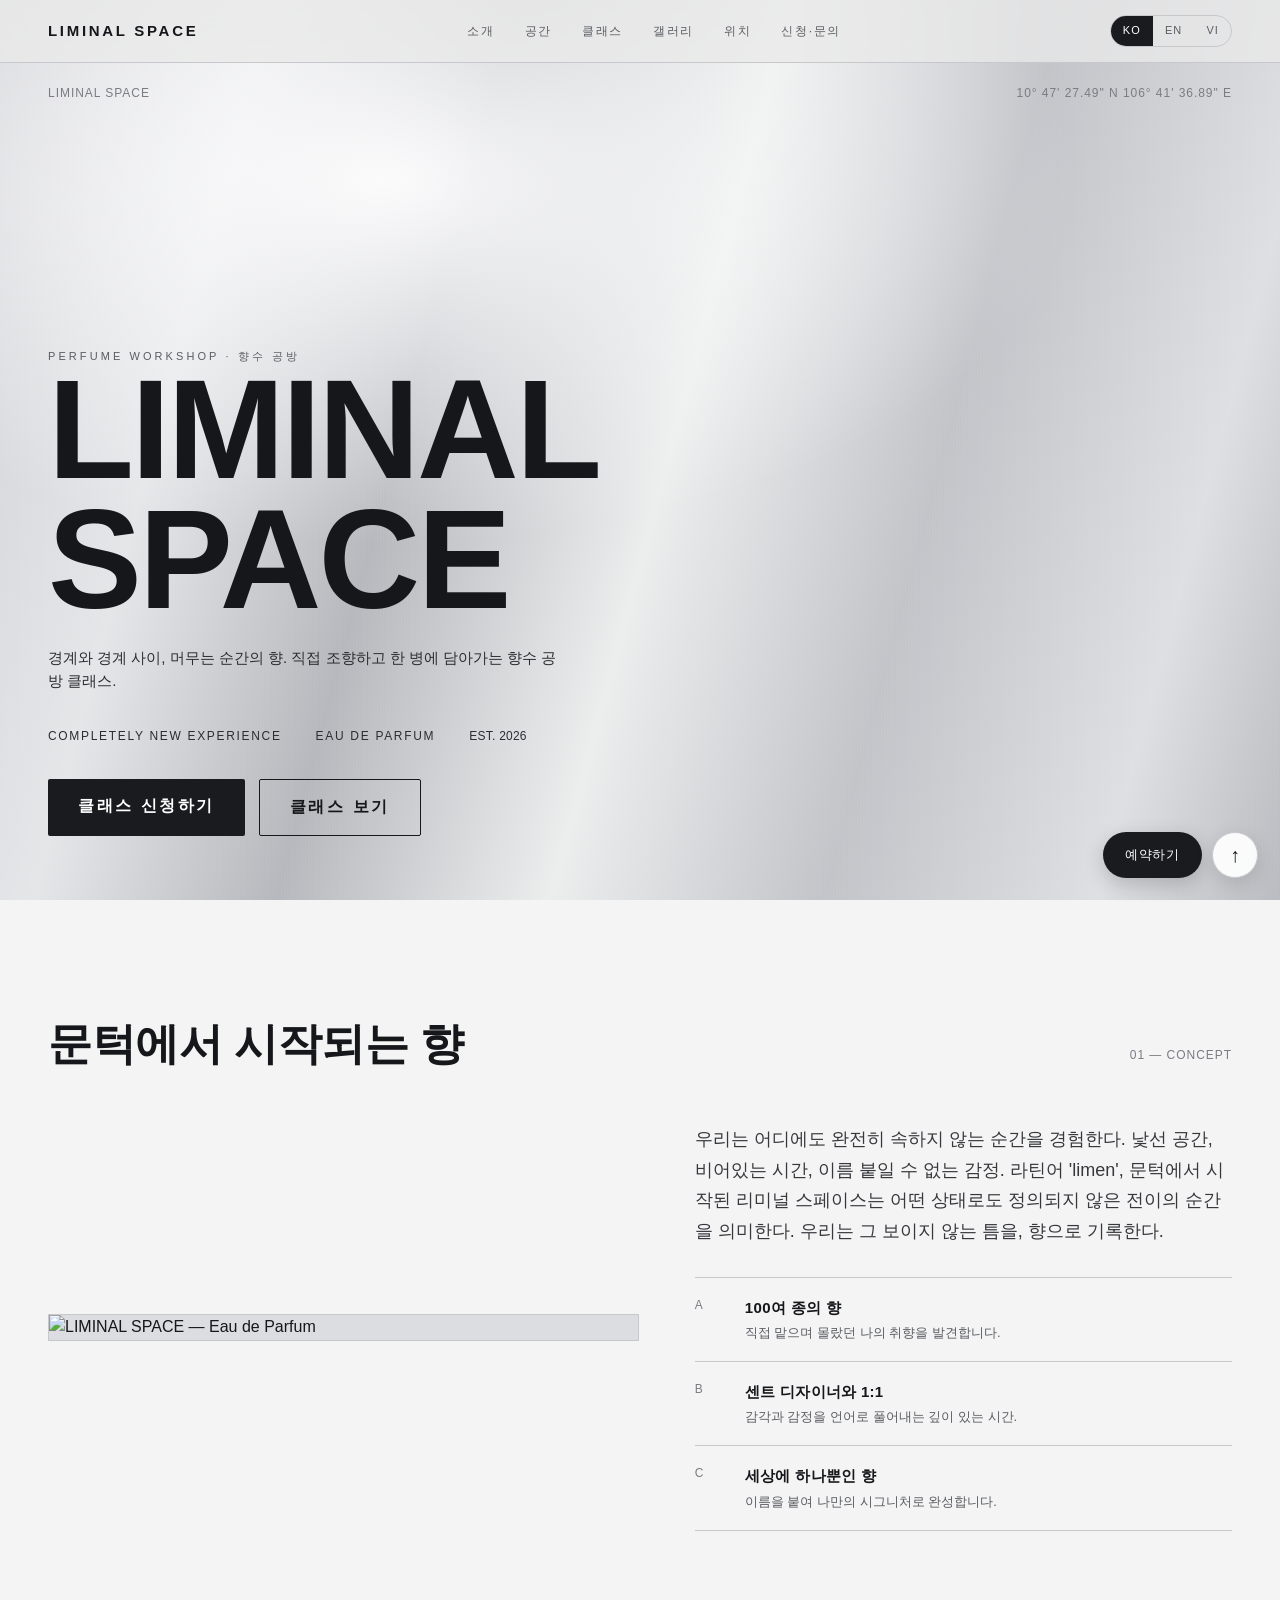
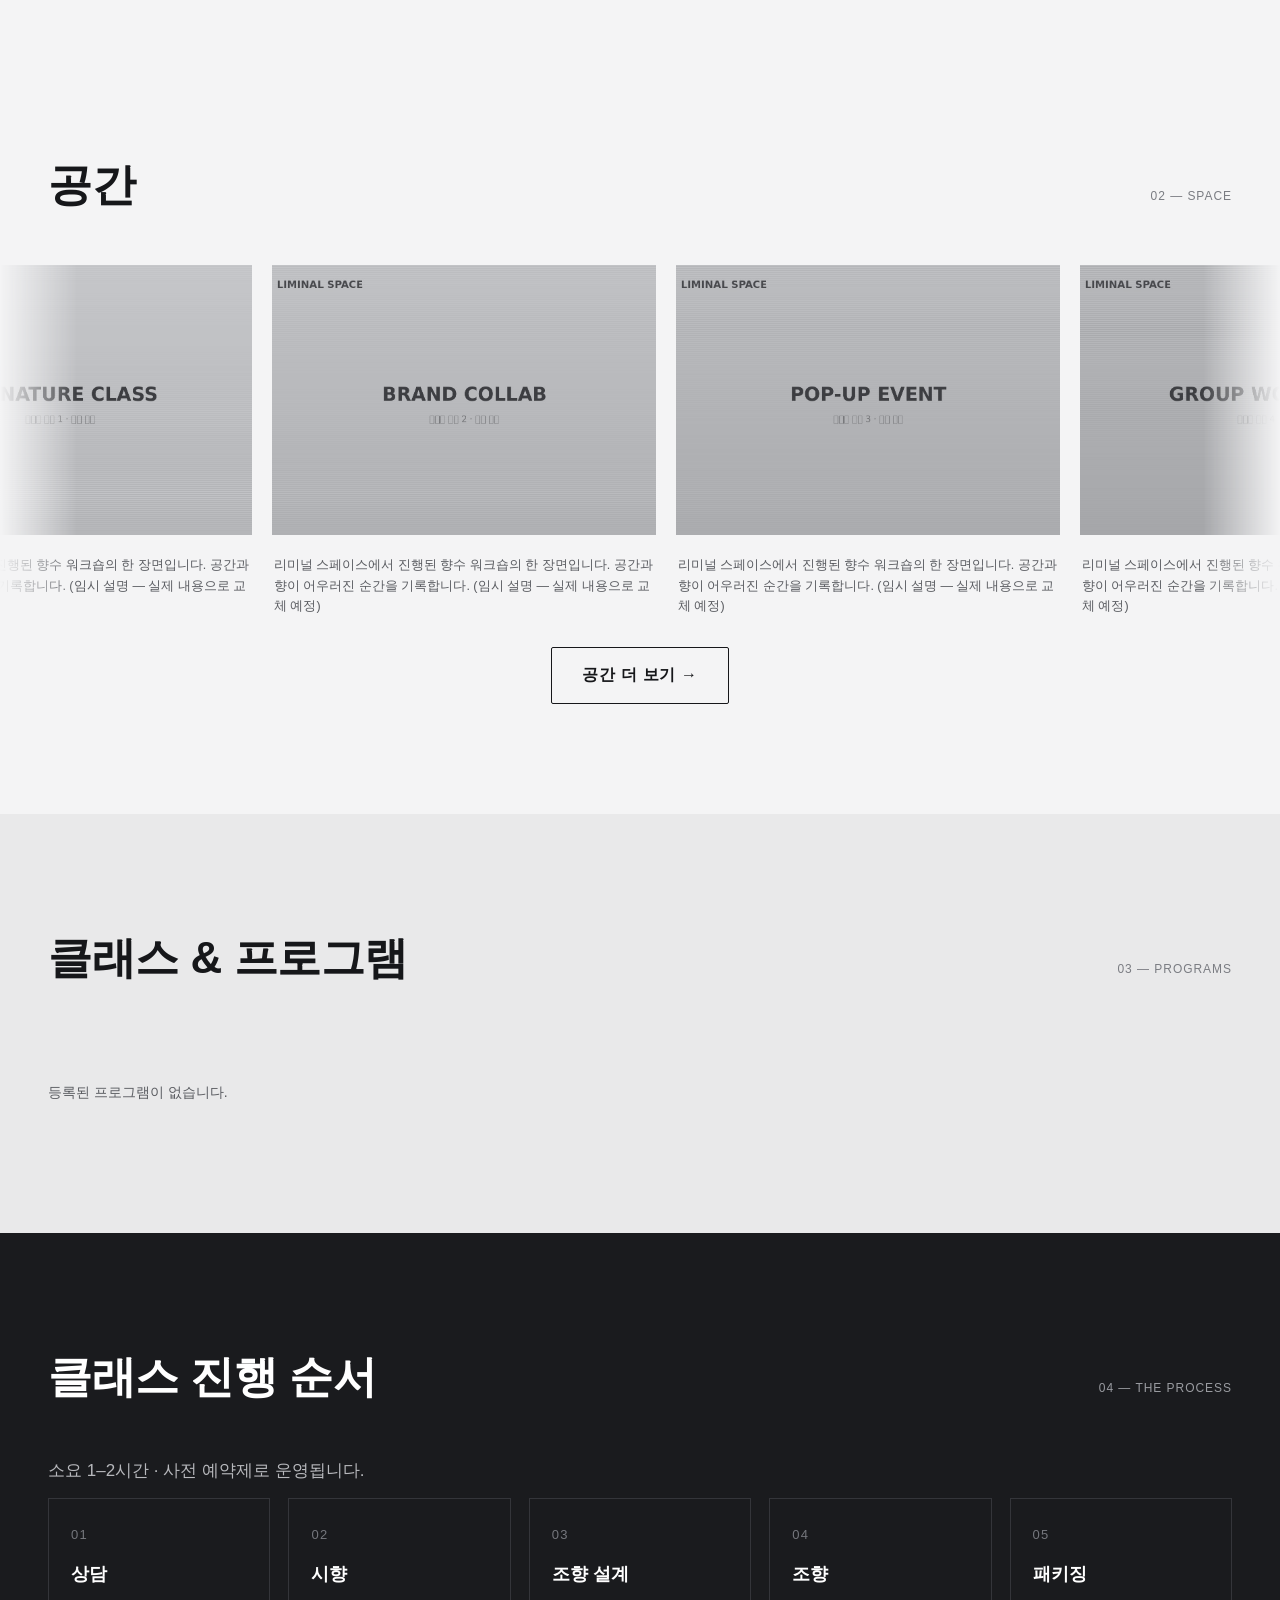
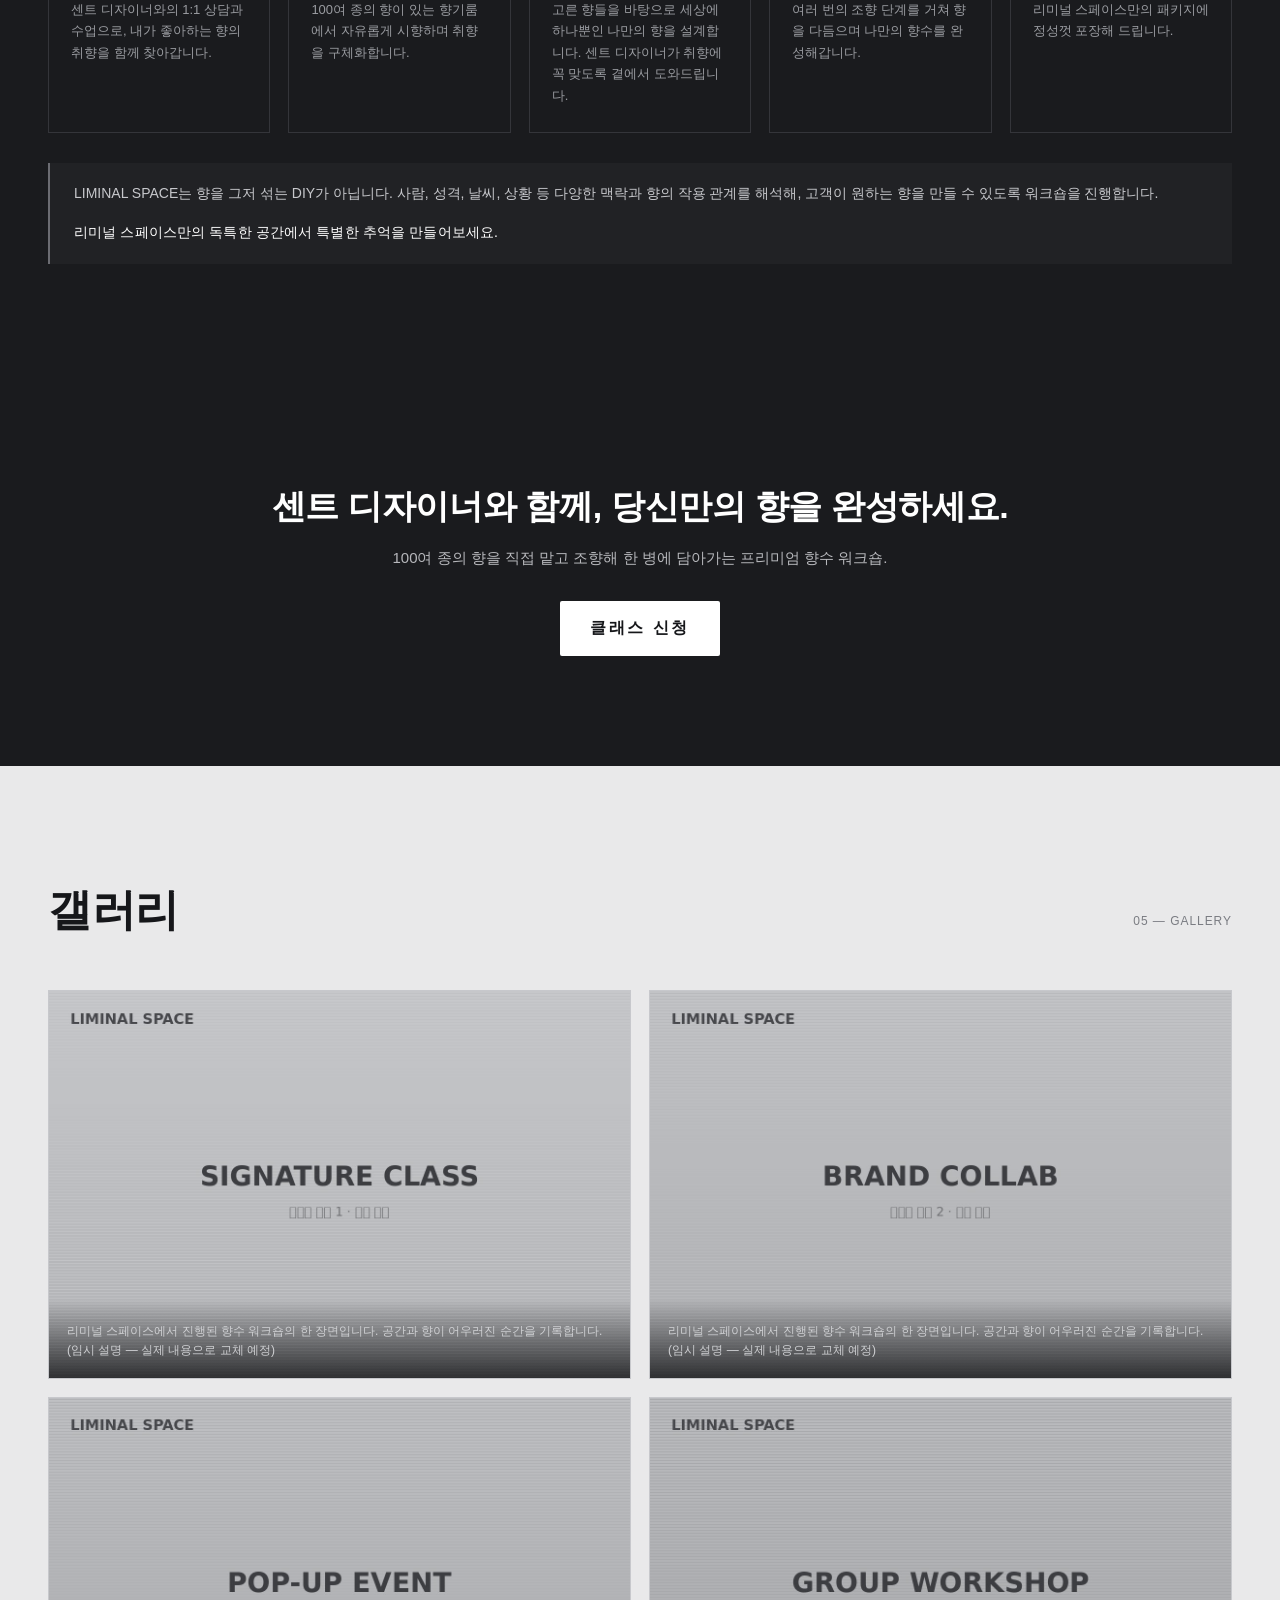
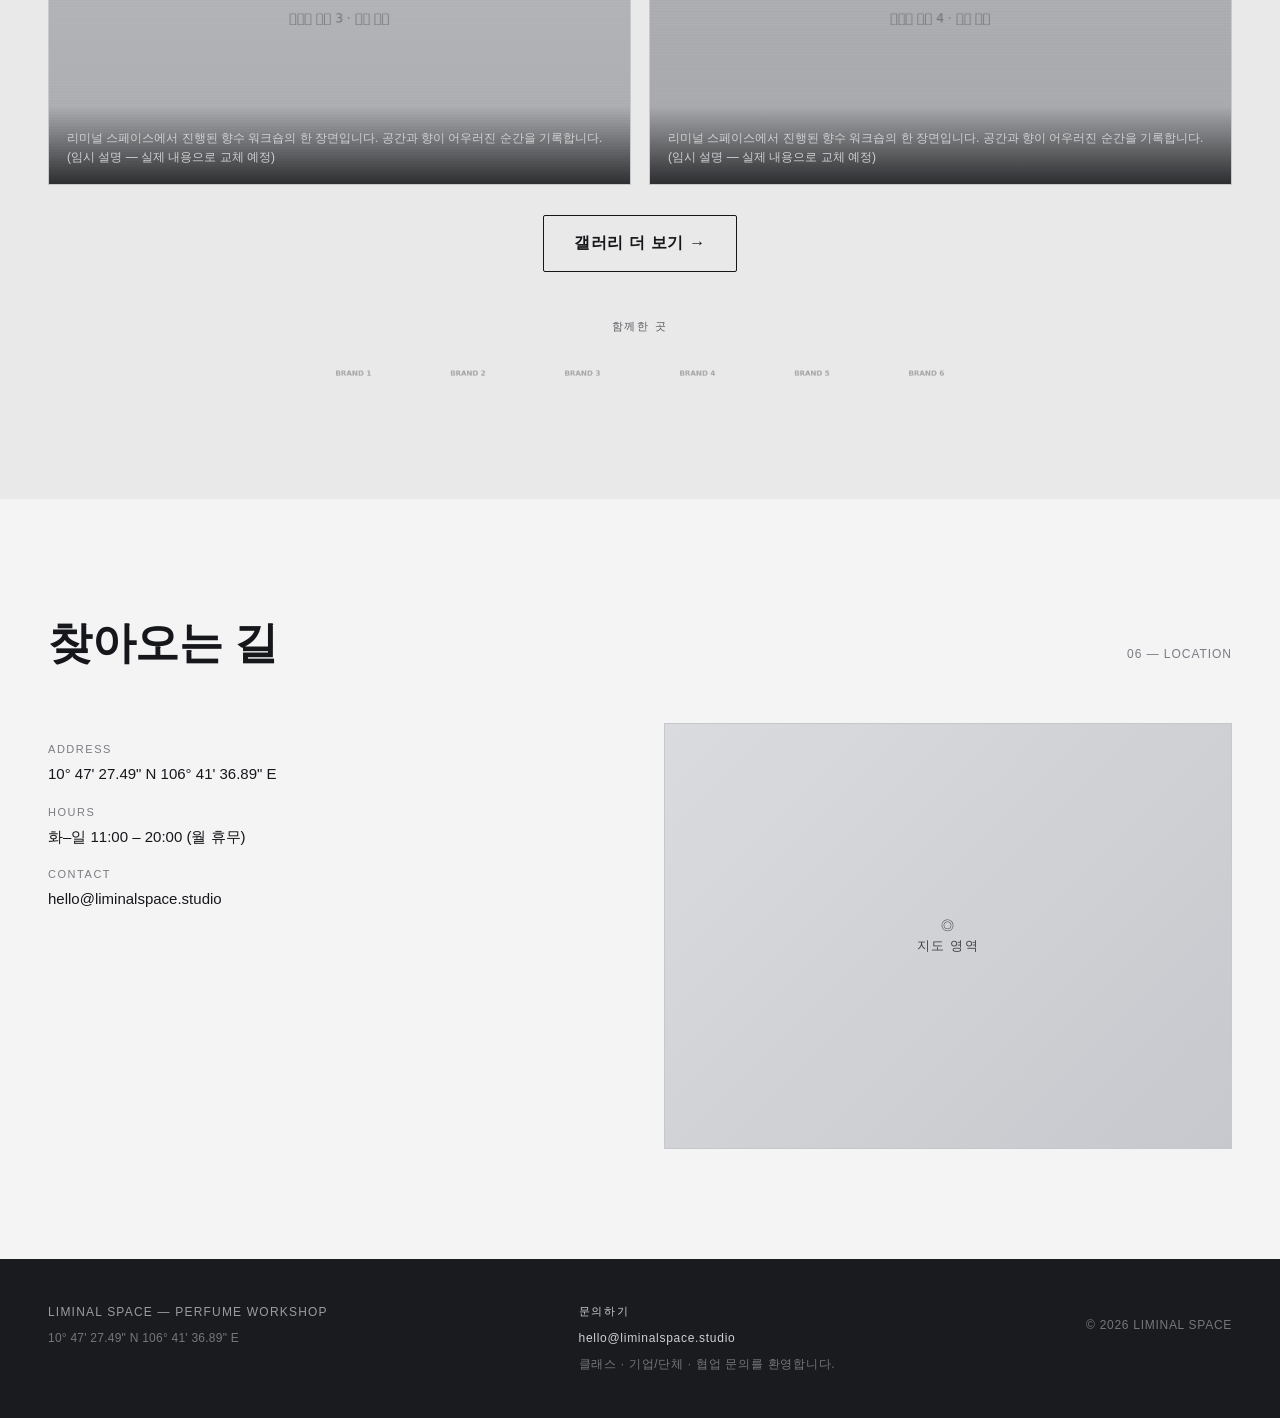
==== commit 02304d3d: "Apply modal: right-aligned next, earliest-time default, reordered contact form w/ dial code & SNS (v" ====
--- a/index.html
+++ b/index.html
@@ -239,21 +239,23 @@
         <div class="err" data-err="cap"></div>
       </div>
 
-      <!-- STEP 5: CONTACT + CONFIRM -->
+            <!-- STEP 5: CONTACT + CONFIRM -->
       <div class="modal-step" data-step="5">
         <div class="step-label" data-i18n="modal.step5">STEP 5 / 5</div>
         <div class="step-q" data-i18n="modal.q4">신청자 정보를 입력하고 확인해 주세요.</div>
         <div class="grid2">
           <div class="mfield"><label data-i18n="form.name">이름</label><input type="text" data-field="name" /></div>
-          <div class="mfield"><label data-i18n="form.phone">연락처</label><input type="tel" data-field="phone" /></div>
-        </div>
+          <div class="mfield"><label data-i18n="form.nationality">국적</label><input type="text" data-field="nationality" list="natList" autocomplete="off" placeholder="검색 또는 선택" /></div>
+        </div>
+        <div class="mfield"><label data-i18n="form.phone">연락처</label><div class="phone-row"><input type="text" class="dialcode" data-field="dialcode" readonly placeholder="+--" /><input type="tel" data-field="phone" inputmode="numeric" placeholder="전화번호" /></div></div>
+        <div class="mfield"><label data-i18n="form.email">이메일</label><input type="email" data-field="email" /></div>
         <div class="grid2">
-          <div class="mfield"><label data-i18n="form.email">이메일</label><input type="email" data-field="email" /></div>
-          <div class="mfield"><label data-i18n="form.nationality">국적</label><input type="text" data-field="nationality" list="natList" autocomplete="off" data-i18n-ph="form.natph" placeholder="검색 또는 선택" /></div>
+          <div class="mfield"><label data-i18n="form.fb">Facebook (선택)</label><input type="text" data-field="facebook" placeholder="아이디 또는 링크" /></div>
+          <div class="mfield"><label data-i18n="form.ig">Instagram (선택)</label><input type="text" data-field="instagram" placeholder="아이디" /></div>
         </div>
         <datalist id="natList"></datalist>
         <div class="mfield"><label data-i18n="form.msg">남길 말 (선택)</label><textarea rows="2" data-field="msg"></textarea></div>
-        <div class="err" data-err="contact" data-i18n="modal.errcontact">메모를 제외한 모든 항목을 입력해 주세요.</div>
+        <div class="err" data-err="contact" data-i18n="modal.errcontact">이름·국적·연락처·이메일을 입력해 주세요.</div>
       </div>
 
       <!-- STEP 6: CONFIRM REVIEW -->
--- a/styles.css
+++ b/styles.css
@@ -0,0 +1,369 @@
+:root{
+    --bg:#e9e9ea;
+    --paper:#f4f4f5;
+    --ink:#16171a;
+    --ink-soft:#5a5c61;
+    --line:#c7c8cc;
+    --metal-1:#d9dadd;
+    --metal-2:#b9bbc0;
+    --metal-3:#ececed;
+    --accent:#1a1b1e;
+    --coord:#7a7c82;
+    --maxw:1240px;
+  }
+  *{box-sizing:border-box;margin:0;padding:0}
+  html{scroll-behavior:smooth}
+  body{
+    font-family:"Helvetica Neue",Helvetica,Arial,"Apple SD Gothic Neo","Noto Sans KR",sans-serif;
+    background:var(--bg);
+    color:var(--ink);
+    line-height:1.55;
+    -webkit-font-smoothing:antialiased;
+  }
+  img{display:block;max-width:100%}
+  a{color:inherit;text-decoration:none}
+  .wrap{max-width:var(--maxw);margin:0 auto;padding:0 28px}
+  .mono{font-variant-numeric:tabular-nums;letter-spacing:.02em}
+  .coord{color:var(--coord);font-size:12px;letter-spacing:.08em;font-weight:500}
+  .eyebrow{font-size:11px;letter-spacing:.28em;text-transform:uppercase;color:var(--ink-soft)}
+
+  /* ---------- HEADER ---------- */
+  header{
+    position:fixed;top:0;left:0;right:0;z-index:50;
+    background:rgba(233,233,234,.78);
+    backdrop-filter:blur(10px);
+    border-bottom:1px solid var(--line);
+  }
+  .nav{display:flex;align-items:center;justify-content:space-between;height:62px}
+  .brand{font-weight:700;letter-spacing:.18em;font-size:15px}
+  .nav-links{display:flex;gap:30px;align-items:center}
+  .nav-links a{font-size:12px;letter-spacing:.14em;text-transform:uppercase;color:var(--ink-soft)}
+  .nav-links a:hover{color:var(--ink)}
+  .lang{
+    display:flex;border:1px solid var(--line);border-radius:999px;overflow:hidden;
+    font-size:11px;letter-spacing:.1em;
+  }
+  .lang button{
+    background:transparent;border:0;padding:6px 12px;cursor:pointer;color:var(--ink-soft);
+    font:inherit;font-size:11px;letter-spacing:.1em;
+  }
+  .lang button.active{background:var(--accent);color:#fff}
+  .menu-toggle{display:none;background:none;border:0;font-size:22px;cursor:pointer}
+
+  /* ---------- HERO ---------- */
+  .hero{
+    position:relative;min-height:100vh;display:flex;align-items:flex-end;
+    background:
+      radial-gradient(120% 90% at 30% 20%, #fbfbfc 0%, transparent 45%),
+      linear-gradient(105deg,#cfd0d4 0%,#e5e6e8 18%,#b6b8bd 34%,#eceded 52%,#c2c4c9 70%,#dedfe2 88%,#b9bbc0 100%);
+    overflow:hidden;
+  }
+  .hero::after{
+    content:"";position:absolute;inset:0;opacity:.5;mix-blend-mode:overlay;
+    background:repeating-linear-gradient(90deg,rgba(255,255,255,.0) 0 2px,rgba(255,255,255,.06) 2px 3px);
+    pointer-events:none;
+  }
+  .hero-top{
+    position:absolute;top:84px;left:0;right:0;z-index:3;
+    display:flex;justify-content:space-between;align-items:flex-start;
+  }
+  .hero-inner{position:relative;z-index:2;padding-bottom:64px;width:100%}
+  .hero h1{
+    font-size:clamp(48px,11vw,150px);line-height:.92;font-weight:700;letter-spacing:-.02em;
+  }
+  .hero .sub{
+    margin-top:22px;max-width:520px;font-size:15px;color:#2c2d31;
+  }
+  .hero .meta{
+    margin-top:34px;display:flex;flex-wrap:wrap;gap:14px 34px;align-items:center;
+    font-size:12px;letter-spacing:.14em;text-transform:uppercase;color:#2c2d31;
+  }
+  .btn{
+    display:inline-block;background:var(--accent);color:#fff;
+    padding:15px 30px;font-size:12px;letter-spacing:.16em;text-transform:uppercase;
+    border-radius:2px;cursor:pointer;border:0;font:inherit;font-weight:600;
+    transition:transform .15s ease,opacity .15s ease;
+  }
+  .btn:hover{transform:translateY(-1px);opacity:.9}
+  .btn.ghost{background:transparent;color:var(--ink);border:1px solid var(--ink)}
+
+  /* ---------- SECTION COMMON ---------- */
+  section{padding:110px 0}
+  .sec-head{display:flex;justify-content:space-between;align-items:baseline;gap:20px;margin-bottom:46px;flex-wrap:wrap}
+  .sec-head h2{font-size:clamp(26px,4vw,44px);font-weight:700;letter-spacing:-.01em}
+  .lede{font-size:17px;max-width:680px;color:#37383c}
+
+  /* ---------- CONCEPT ---------- */
+  #concept{background:var(--paper)}
+  .concept-grid{display:grid;grid-template-columns:1.1fr 1fr;gap:56px;align-items:center}
+  .concept-figure{
+    border:1px solid var(--line);position:relative;overflow:hidden;
+    background:#dcdde0;display:flex;align-items:center;justify-content:center;
+  }
+  .concept-figure img{width:100%;height:auto;max-height:62vh;object-fit:contain;display:block}
+  .bottle{
+    width:36%;aspect-ratio:1/2.2;border-radius:10px 10px 6px 6px;
+    background:linear-gradient(100deg,rgba(255,255,255,.55),rgba(255,255,255,.12) 40%,rgba(255,255,255,.5));
+    border:1px solid rgba(255,255,255,.7);box-shadow:0 30px 60px rgba(0,0,0,.12);
+    position:relative;backdrop-filter:blur(2px);
+  }
+  .bottle::before{
+    content:"";position:absolute;top:-14%;left:34%;width:32%;height:18%;
+    background:linear-gradient(#cfd0d4,#a9abb0);border-radius:3px;
+  }
+  .bottle::after{
+    content:"LIMINAL SPACE";position:absolute;top:46%;left:0;right:0;text-align:center;
+    font-size:9px;letter-spacing:.1em;color:#43444a;
+  }
+  .img-slot{
+    position:absolute;bottom:10px;right:10px;font-size:10px;letter-spacing:.1em;
+    color:#8b8d92;border:1px dashed #aaa;padding:3px 7px;background:rgba(255,255,255,.5);
+  }
+  .concept-copy p{margin-bottom:18px;color:#37383c}
+  .m-lead{font-size:18px;line-height:1.7;color:#26272b;margin-bottom:0}
+  .manifesto{max-width:760px;margin:64px auto 0;text-align:left}
+  .manifesto p{font-size:15.5px;line-height:1.85;color:#3a3b3f;margin-bottom:24px}
+  .manifesto blockquote{border:0;margin:40px 0 18px;font-size:clamp(20px,3vw,28px);line-height:1.5;
+    font-weight:700;letter-spacing:-.01em;color:var(--ink)}
+  .manifesto .sign{text-align:center;letter-spacing:.3em;font-size:12px;color:var(--coord);margin-top:30px}
+  .pillars{margin-top:30px;border-top:1px solid var(--line)}
+  .pillar{padding:18px 0;border-bottom:1px solid var(--line);display:grid;grid-template-columns:34px 1fr;gap:16px}
+  .pillar .n{font-size:12px;color:var(--coord)}
+  .pillar h4{font-size:15px;margin-bottom:4px;letter-spacing:.02em}
+  .pillar p{font-size:13px;color:var(--ink-soft);margin:0}
+
+  /* ---------- CLASSES ---------- */
+  .branch-tabs{display:flex;gap:8px;flex-wrap:wrap;margin-bottom:24px}
+  .branch-tab{background:transparent;border:1px solid var(--line);color:var(--ink-soft);padding:9px 18px;border-radius:999px;cursor:pointer;font:inherit;font-size:13px;letter-spacing:.04em}
+  .branch-tab.active{background:var(--accent);color:#fff;border-color:var(--accent)}
+  .class-empty{color:var(--ink-soft);font-size:14px;padding:20px 0}
+  .class-grid{display:grid;grid-template-columns:repeat(2,1fr);gap:22px}
+  .class-grid.cols-1{grid-template-columns:1fr}
+  .class-grid.cols-2{grid-template-columns:repeat(2,1fr)}
+  .class-grid.cols-3{grid-template-columns:repeat(3,1fr)}
+  .card-wide{grid-column:1/-1;box-shadow:inset 0 0 0 1px var(--ink)}
+  .card{
+    background:var(--paper);border:1px solid var(--line);padding:30px 26px;
+    display:flex;flex-direction:column;min-height:330px;transition:border-color .2s,transform .2s;
+  }
+  .card:hover{border-color:var(--ink);transform:translateY(-3px)}
+  .card .tag{font-size:11px;letter-spacing:.16em;text-transform:uppercase;color:var(--coord)}
+  .card h3{font-size:22px;margin:12px 0 10px;font-weight:700}
+  .card .desc{font-size:14px;color:var(--ink-soft);flex:1}
+  .card .row{display:flex;justify-content:space-between;font-size:13px;border-top:1px solid var(--line);padding-top:14px;margin-top:18px}
+  .card .price{font-weight:700}
+  /* 할인 표시 */
+  .price-old{text-decoration:line-through;color:var(--ink-soft);font-weight:400;font-size:.85em;margin-right:7px}
+  .price-new{font-weight:800;color:var(--ink)}
+  .disc-badge{display:inline-block;margin-left:7px;font-size:11px;font-weight:700;letter-spacing:.02em;color:#fff;background:var(--accent);padding:2px 7px;border-radius:3px;vertical-align:middle;line-height:1.5}
+  .opt .pr .price-old{font-size:12px}
+
+  /* ---------- APPLY FORM ---------- */
+  #apply{background:var(--accent);color:#e9e9ea}
+  #apply .sec-head h2{color:#fff}
+  #apply .lede{color:#b7b8bc}
+  .form-grid{display:grid;grid-template-columns:1fr 1fr;gap:18px 22px;margin-top:14px}
+  .field{display:flex;flex-direction:column;gap:7px}
+  .field.full{grid-column:1/-1}
+  .field label{font-size:11px;letter-spacing:.14em;text-transform:uppercase;color:#9a9ca1}
+  .field input,.field select,.field textarea{
+    background:#202125;border:1px solid #34353a;color:#f1f1f2;
+    padding:13px 14px;font:inherit;font-size:14px;border-radius:2px;
+  }
+  .field input:focus,.field select:focus,.field textarea:focus{outline:none;border-color:#75777d}
+  .form-actions{grid-column:1/-1;display:flex;align-items:center;gap:18px;margin-top:8px;flex-wrap:wrap}
+  .form-actions .btn{background:#fff;color:var(--accent)}
+  .form-note{font-size:12px;color:#9a9ca1}
+  .ok-msg{display:none;grid-column:1/-1;border:1px solid #41434a;padding:16px;font-size:14px;color:#dfe0e2}
+
+  /* ---------- LOCATION / FOOTER ---------- */
+  #location{background:var(--paper)}
+  .loc-grid{display:grid;grid-template-columns:1fr 1fr;gap:48px}
+  .loc-info dt{font-size:11px;letter-spacing:.14em;text-transform:uppercase;color:var(--coord);margin-top:18px}
+  .loc-info dd{font-size:15px;margin-top:4px}
+  .map{
+    border:1px solid var(--line);aspect-ratio:4/3;position:relative;overflow:hidden;
+    background:linear-gradient(135deg,#dadbde,#c6c8cd);
+    display:flex;align-items:center;justify-content:center;
+  }
+  .map .pin{font-size:13px;letter-spacing:.1em;color:#43444a;text-align:center}
+  .map a.map-link{position:absolute;inset:0;display:block;text-decoration:none}
+  .map iframe.map-frame{width:100%;height:100%;border:0;display:block;filter:grayscale(.85) contrast(1.05)}
+  .map .map-cover{position:absolute;inset:0;cursor:pointer;background:transparent}
+  .map .map-hint{position:absolute;left:0;right:0;bottom:0;font-size:11px;letter-spacing:.08em;color:#fff;background:rgba(20,21,22,.72);padding:8px 10px;text-align:center;pointer-events:none}
+  /* ---------- SPACE 캐러셀 ---------- */
+  .carousel{position:relative;margin-top:14px}
+  .carousel-track{display:flex;overflow-x:auto;scroll-snap-type:x mandatory;scroll-behavior:smooth;-webkit-overflow-scrolling:touch;scrollbar-width:none}
+  .carousel-track::-webkit-scrollbar{display:none}
+  .cslide{flex:0 0 100%;scroll-snap-align:center;height:clamp(340px,56vh,600px);background:#16171a;display:flex;align-items:center;justify-content:center}
+  .cslide img{width:100%;height:100%;object-fit:cover;display:block}
+  .carousel-arrow{position:absolute;top:50%;transform:translateY(-50%);width:42px;height:42px;border-radius:50%;border:1px solid var(--line);background:rgba(255,255,255,.85);color:var(--ink);font-size:22px;line-height:1;cursor:pointer;display:flex;align-items:center;justify-content:center;z-index:2;transition:background .2s,transform .2s}
+  .carousel-arrow:hover{background:#fff}
+  .carousel-arrow.prev{left:14px}.carousel-arrow.next{right:14px}
+  .carousel-arrow[disabled]{opacity:.3;cursor:default}
+  .carousel-dots{display:flex;gap:8px;justify-content:center;margin-top:16px}
+  .carousel-dots button{width:7px;height:7px;border-radius:50%;border:0;background:var(--line);cursor:pointer;padding:0}
+  .carousel-dots button.active{background:var(--ink)}
+  @media(max-width:640px){.carousel-arrow{width:34px;height:34px;font-size:18px}}
+  /* ---------- SPACE 마퀴(연속 흐름) ---------- */
+  .marquee{overflow:hidden;width:100%;margin-top:14px;-webkit-mask-image:linear-gradient(90deg,transparent,#000 6%,#000 94%,transparent);mask-image:linear-gradient(90deg,transparent,#000 6%,#000 94%,transparent)}
+  .marquee-track{display:flex;width:max-content;will-change:transform}  /* 이동은 JS rAF로 처리(호버 감속 시 점프 없음) */
+  .mcard{flex:0 0 auto;width:clamp(280px,30vw,440px);margin-right:20px}
+  .mcard .mc-img{width:100%;height:clamp(200px,30vh,320px);overflow:hidden;background:#16171a}
+  .mcard .mc-img img{width:100%;height:100%;object-fit:cover;display:block;filter:grayscale(.2)}
+  .mcard .mc-cap{padding:14px 2px 0}
+  .mcard .mc-t{font-weight:700;font-size:14px;color:var(--ink);letter-spacing:.01em}
+  .mcard .mc-d{font-size:12.5px;color:var(--ink-soft);line-height:1.65;margin-top:6px;white-space:normal;display:-webkit-box;-webkit-line-clamp:3;-webkit-box-orient:vertical;overflow:hidden}
+  @keyframes marquee{from{transform:translateX(0)}to{transform:translateX(-50%)}}
+  @media(prefers-reduced-motion:reduce){.marquee-track{animation:none}}
+  /* ---------- CTA 밴드 ---------- */
+  .cta-band{background:var(--accent);color:#e9e9ea;text-align:center}
+  .cta-lead{font-size:clamp(22px,3vw,34px);font-weight:700;color:#fff;margin:0;letter-spacing:-.01em;line-height:1.35}
+  .cta-sub{color:#b7b8bc;margin:16px auto 0;font-size:15px;max-width:620px;line-height:1.7}
+  .cta-band .cta-btn{margin-top:30px;background:#fff;color:var(--ink);border:0}
+  .cta-band .cta-btn:hover{background:#e9e9ea}
+  /* ---------- 갤러리 ---------- */
+  .gallery-grid{display:grid;grid-template-columns:repeat(2,1fr);gap:18px;margin-top:16px}
+  .gitem{position:relative;overflow:hidden;border:1px solid var(--line);aspect-ratio:3/2;background:#d2d3d6;display:block;text-decoration:none}
+  .gitem img{width:100%;height:100%;object-fit:cover;filter:grayscale(.25);transition:transform .55s ease,filter .4s}
+  .gitem:hover img{transform:scale(1.04);filter:grayscale(0)}
+  .gitem .cap{position:absolute;left:0;right:0;bottom:0;padding:18px;background:linear-gradient(transparent,rgba(18,19,21,.82));color:#fff}
+  .gcap-t{font-weight:700;font-size:15px;letter-spacing:.02em}
+  .gcap-d{font-size:12px;color:#cfd0d3;margin-top:5px;line-height:1.55;display:-webkit-box;-webkit-line-clamp:2;-webkit-box-orient:vertical;overflow:hidden}
+  .logo-strip-label{text-align:center;font-size:11px;letter-spacing:.18em;text-transform:uppercase;color:var(--ink-soft);margin:46px 0 22px}
+  .logo-strip{display:flex;flex-wrap:wrap;align-items:center;justify-content:center;gap:26px 40px}
+  .logo-strip img{height:32px;width:auto;opacity:.5;filter:grayscale(1);transition:opacity .3s}
+  .logo-strip a:hover img{opacity:.9}
+  @media(max-width:640px){.gallery-grid{grid-template-columns:1fr}}
+  .gallery-more-wrap{text-align:center;margin-top:30px}
+  .gallery-more{letter-spacing:.04em}
+  footer{background:var(--accent);color:#9a9ca1;padding:44px 0;font-size:12px}
+  .foot{display:flex;justify-content:space-between;flex-wrap:wrap;gap:16px;letter-spacing:.1em;align-items:center}
+  .foot .social a{color:#c9cacd;text-decoration:none;margin-right:14px}
+  .foot .social a:hover{color:#fff}
+
+  /* ---------- HOW IT WORKS STEPS ---------- */
+  #apply{background:var(--accent);color:#e9e9ea}
+  #apply .sec-head h2{color:#fff}
+  #apply .lede{color:#b7b8bc}
+  .steps-grid{display:grid;grid-template-columns:repeat(5,1fr);gap:18px;margin-top:14px}
+  .step-card{border:1px solid #34353a;padding:26px 22px;min-height:190px;display:flex;flex-direction:column}
+  .step-n{font-size:13px;color:#75777d;letter-spacing:.1em}
+  .step-card h4{font-size:18px;margin:16px 0 10px;color:#fff;font-weight:700}
+  .step-card p{font-size:13px;color:#9a9ca1;margin:0;line-height:1.65}
+  .proc-note{margin-top:30px;border-left:2px solid #6b6c72;padding:18px 24px;background:rgba(255,255,255,.03)}
+  .proc-note p{margin:0;font-size:14px;line-height:1.8;color:#c7c8cc}
+  .proc-note .proc-close{margin-top:14px;font-size:14px;color:#fff;letter-spacing:.01em}
+  .card-cta{width:100%;margin-top:18px;text-align:center}
+
+  /* ---------- APPLY MODAL (WIZARD) ---------- */
+  .modal-overlay{
+    position:fixed;inset:0;z-index:200;background:rgba(20,21,23,.55);
+    backdrop-filter:blur(4px);display:none;align-items:center;justify-content:center;padding:20px;
+  }
+  .modal-overlay.open{display:flex}
+  .modal{
+    background:var(--paper);width:560px;max-width:100%;max-height:92vh;overflow:hidden;
+    display:flex;flex-direction:column;border:1px solid var(--line);position:relative;
+    animation:rise .25s ease;
+  }
+  @keyframes rise{from{transform:translateY(14px);opacity:0}to{transform:none;opacity:1}}
+  .modal-head{padding:22px 26px;border-bottom:1px solid var(--line);display:flex;justify-content:space-between;align-items:flex-start}
+  .modal-head .t{font-weight:700;letter-spacing:.16em;font-size:14px}
+  .modal-head .c{font-size:11px;color:var(--coord);letter-spacing:.08em;margin-top:4px}
+  .modal-close{background:none;border:0;font-size:24px;cursor:pointer;color:var(--ink-soft);line-height:1}
+  .progress{display:flex;gap:6px;padding:16px 26px 0}
+  .progress .dot{flex:1;height:3px;background:var(--line);border-radius:2px}
+  .progress .dot.active{background:var(--accent)}
+  .modal-body{padding:22px 26px;overflow-y:auto}
+  .modal-step{display:none}
+  .modal-step.active{display:block;animation:fade .25s ease}
+  @keyframes fade{from{opacity:0}to{opacity:1}}
+  .step-label{font-size:11px;letter-spacing:.16em;text-transform:uppercase;color:var(--coord);margin-bottom:6px}
+  .step-q{font-size:20px;font-weight:700;margin-bottom:18px;letter-spacing:-.01em}
+  .opt-list{display:flex;flex-direction:column;gap:10px}
+  .opt{
+    border:1px solid var(--line);background:#fff;padding:16px 18px;cursor:pointer;
+    display:flex;justify-content:space-between;align-items:center;gap:14px;transition:border-color .15s,background .15s;
+  }
+  .opt:hover{border-color:#8a8c91}
+  .opt.sel{border-color:var(--accent);background:#fff;box-shadow:inset 0 0 0 1px var(--accent)}
+  .opt.disabled{opacity:.55;cursor:not-allowed;background:#f0f0f1}
+  .opt.disabled:hover{border-color:var(--line)}
+  .opt .soon{color:#b04545;font-weight:600}
+  .card-cta.soon-btn{background:transparent;color:#9a9ca1;border:1px solid var(--line);cursor:not-allowed}
+  .opt .ti{font-weight:600;font-size:15px}
+  .opt .de{font-size:12px;color:var(--ink-soft);margin-top:3px}
+  .opt .pr{font-weight:700;font-size:14px;white-space:nowrap}
+  .grid2{display:grid;grid-template-columns:1fr 1fr;gap:14px}
+  .mfield{display:flex;flex-direction:column;gap:7px;margin-bottom:14px}
+  .mfield label{font-size:11px;letter-spacing:.12em;text-transform:uppercase;color:var(--ink-soft)}
+  .mfield input,.mfield textarea,.mfield select{border:1px solid var(--line);background:#fff;padding:12px 13px;font:inherit;font-size:14px;border-radius:2px}
+  .mfield input:focus,.mfield textarea:focus,.mfield select:focus{outline:none;border-color:var(--accent)}
+  .summary{border:1px solid var(--line);background:#fff}
+  .summary .sr{display:flex;justify-content:space-between;padding:12px 16px;border-bottom:1px solid var(--line);font-size:14px;gap:12px}
+  .summary .sr:last-child{border-bottom:0}
+  .summary .sr .k{color:var(--ink-soft);font-size:12px;letter-spacing:.06em}
+  .summary .sr .v{font-weight:600;text-align:right}
+  .modal-foot{padding:16px 26px;border-top:1px solid var(--line);display:flex;justify-content:space-between;gap:12px;background:var(--paper)}
+  .modal-foot #btnNext{margin-left:auto}   /* 다음/접수 버튼은 항상 오른쪽 */
+  .phone-row{display:flex;gap:8px}
+  .phone-row .dialcode{width:78px;flex:0 0 78px;text-align:center;background:var(--paper);color:var(--ink-soft)}
+  .phone-row input[type=tel]{flex:1;min-width:0}
+  .modal-done{text-align:center;padding:30px 10px}
+  .modal-done .check{font-size:40px}
+  .modal-done h3{font-size:20px;margin:12px 0 8px}
+  .modal-done p{font-size:14px;color:var(--ink-soft)}
+  .err{color:#b04545;font-size:12px;margin-top:8px;display:none}
+  .capnote{font-size:12px;color:var(--ink-soft);margin-top:8px;min-height:16px}
+  .capnote.full{color:#b04545}
+
+  /* ---------- RESPONSIVE ---------- */
+  @media(max-width:880px){
+    .concept-grid,.loc-grid{grid-template-columns:1fr}
+    .class-grid,.class-grid.cols-1,.class-grid.cols-2,.class-grid.cols-3{grid-template-columns:1fr}
+    .form-grid{grid-template-columns:1fr}
+    .steps-grid{grid-template-columns:repeat(2,1fr)}
+    .grid2{grid-template-columns:1fr}
+    .nav-links{display:none}
+    .nav-links.open{display:flex;position:absolute;top:62px;left:0;right:0;flex-direction:column;
+      background:var(--paper);padding:20px 28px;gap:18px;border-bottom:1px solid var(--line)}
+    .menu-toggle{display:block}
+  }
+
+.nav-links a.active{color:var(--ink)}
+
+/* ===== 원페이지 효과 (고정네비 오프셋 · 등장 · 라이트박스 · 푸터) ===== */
+section[id], footer[id]{scroll-margin-top:63px}  /* 고정 네비 높이에 딱 맞춤 */
+/* 플로팅 버튼 (예약하기 · 맨 위로) */
+.floaty{position:fixed;right:22px;bottom:22px;z-index:120;display:flex;align-items:center;gap:10px}
+.floaty-book{height:46px;padding:0 22px;border:0;border-radius:999px;background:var(--accent);color:#fff;font:inherit;font-size:13px;letter-spacing:.06em;cursor:pointer;box-shadow:0 6px 20px rgba(0,0,0,.18)}
+.floaty-book:hover{background:#000}
+.floaty-top{width:46px;height:46px;border-radius:50%;border:1px solid var(--line);background:rgba(255,255,255,.92);color:var(--ink);font-size:20px;line-height:1;cursor:pointer;display:flex;align-items:center;justify-content:center;box-shadow:0 6px 20px rgba(0,0,0,.12)}
+.floaty-top:hover{background:#fff}
+@media(max-width:640px){.floaty{right:14px;bottom:14px;gap:8px}.floaty-book{height:42px;padding:0 16px}.floaty-top{width:42px;height:42px}}
+/* 스크롤 등장 효과 */
+.reveal{opacity:0;transform:translateY(26px);transition:opacity .7s ease,transform .7s cubic-bezier(.2,.7,.2,1)}
+.reveal.in{opacity:1;transform:none}
+@media(prefers-reduced-motion:reduce){.reveal{opacity:1;transform:none;transition:none}}
+/* 갤러리/공간 사진 클릭 확대(라이트박스) */
+.gitem,.mcard .mc-img{cursor:zoom-in}
+.lightbox{position:fixed;inset:0;z-index:210;background:rgba(10,11,12,.93);display:none;align-items:center;justify-content:center;padding:32px}
+.lightbox.open{display:flex}
+.lightbox img{max-width:92vw;max-height:84vh;object-fit:contain;box-shadow:0 10px 60px rgba(0,0,0,.5)}
+.lightbox .lb-close{position:absolute;top:16px;right:22px;background:none;border:0;color:#fff;font-size:32px;line-height:1;cursor:pointer}
+.lightbox .lb-cap{position:absolute;left:0;right:0;bottom:22px;text-align:center;color:#cfd0d3;font-size:13px;letter-spacing:.02em;padding:0 24px}
+/* 푸터(하단 네비 · 업체/문의 정보) */
+.foot-grid{display:flex;justify-content:space-between;flex-wrap:wrap;gap:24px 40px}
+.foot-col{display:flex;flex-direction:column;gap:7px;font-size:12px;letter-spacing:.06em}
+.foot-brand{letter-spacing:.1em}
+.foot-coord{color:#75777d}
+.foot-h{font-size:11px;letter-spacing:.18em;text-transform:uppercase;color:#cfd0d3;margin-bottom:2px}
+.foot-col a{color:#cfd0d3;text-decoration:none}.foot-col a:hover{color:#fff}
+.foot-sub{color:#75777d;line-height:1.6}
+.foot-copy{color:#75777d;margin-top:6px}
+@media(max-width:640px){.foot-grid{flex-direction:column;gap:18px}}
+
+.gallery-grid[data-full]{grid-template-columns:repeat(3,1fr)}
+@media(max-width:900px){.gallery-grid[data-full]{grid-template-columns:repeat(2,1fr)}}
+@media(max-width:560px){.gallery-grid[data-full]{grid-template-columns:1fr}}
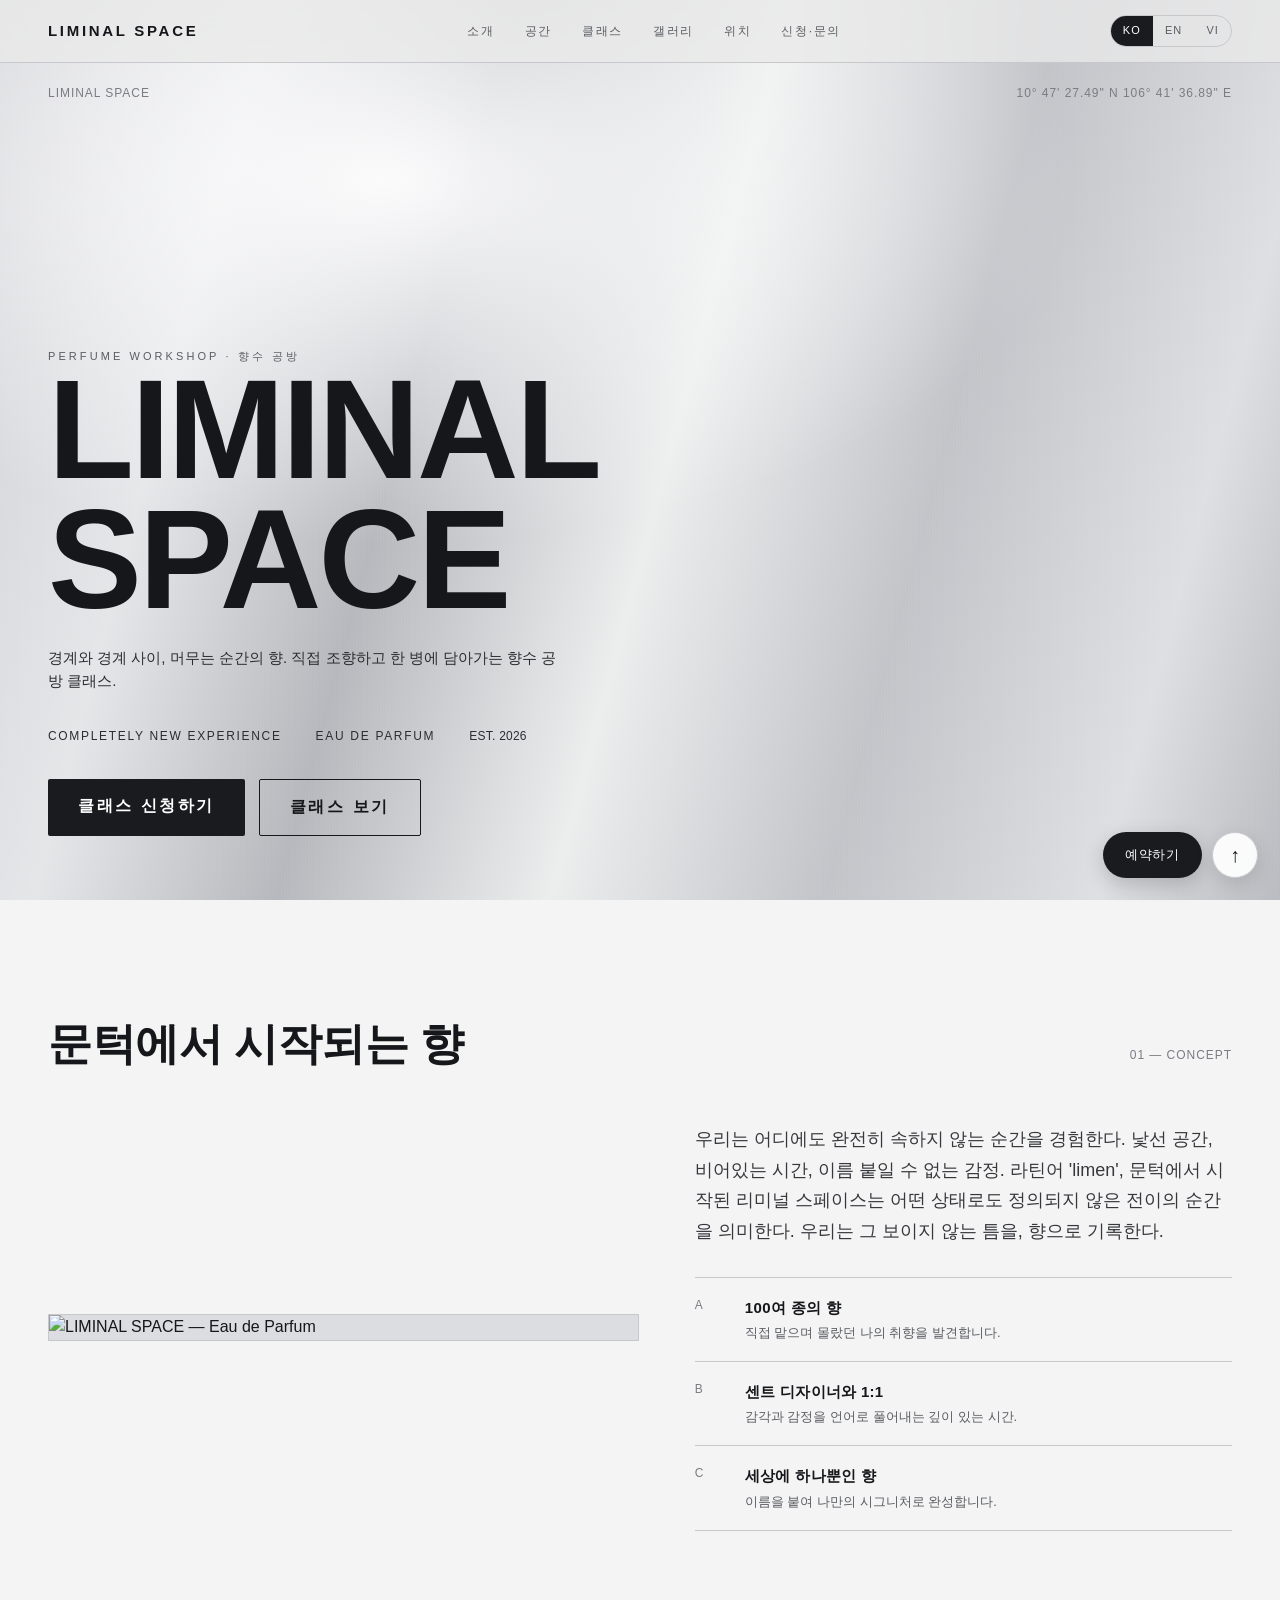
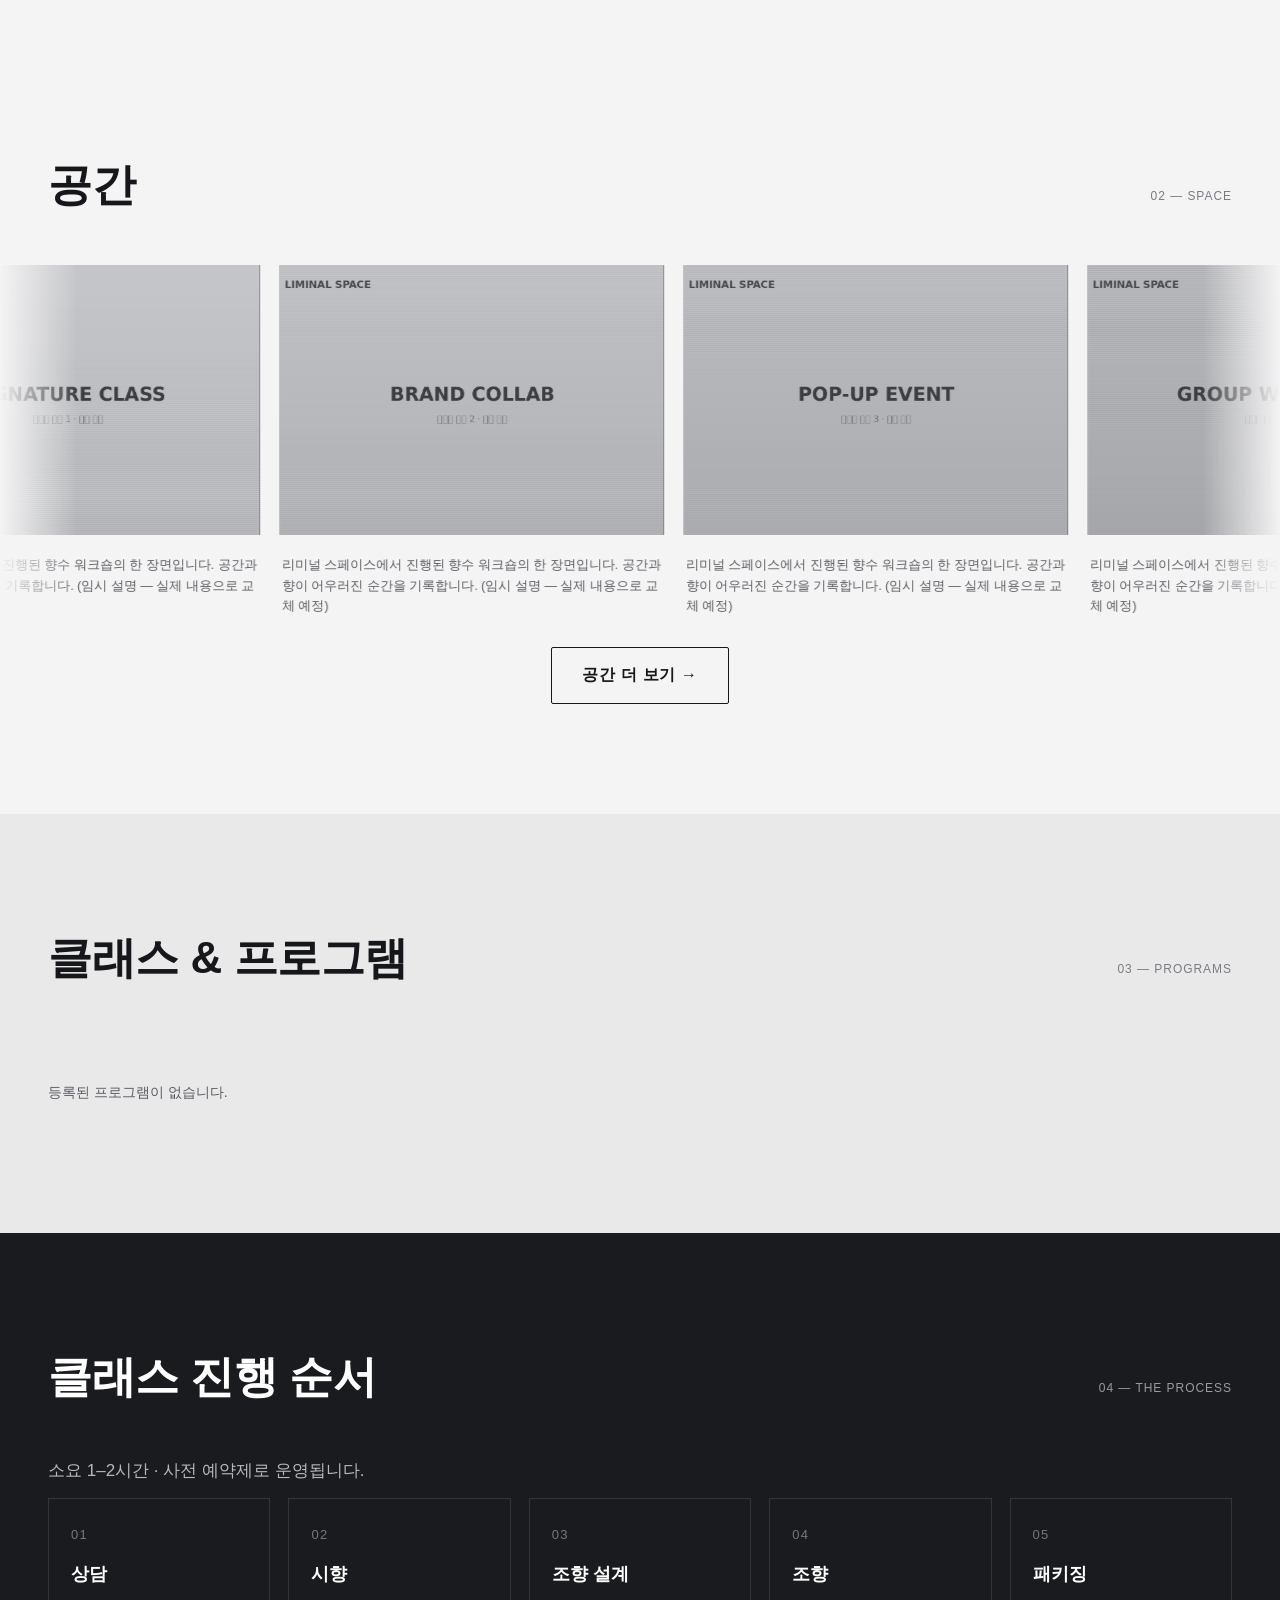
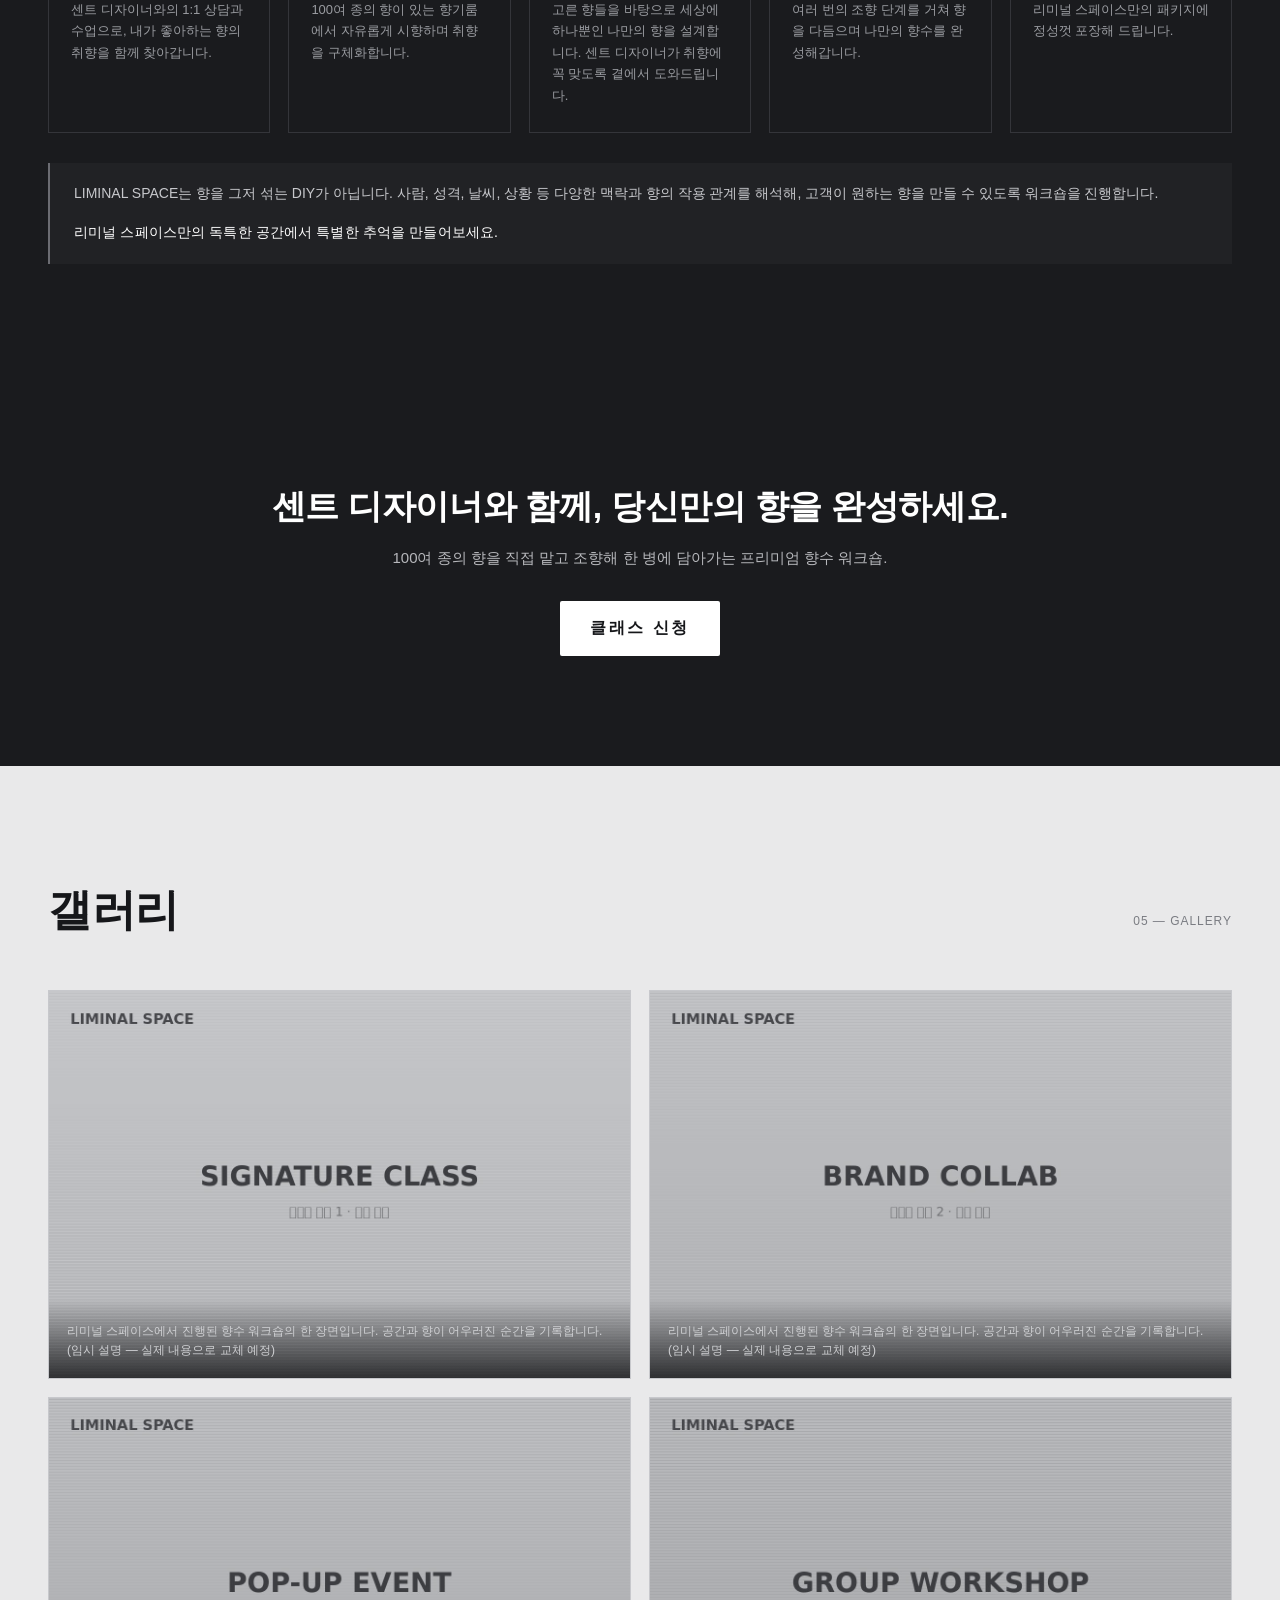
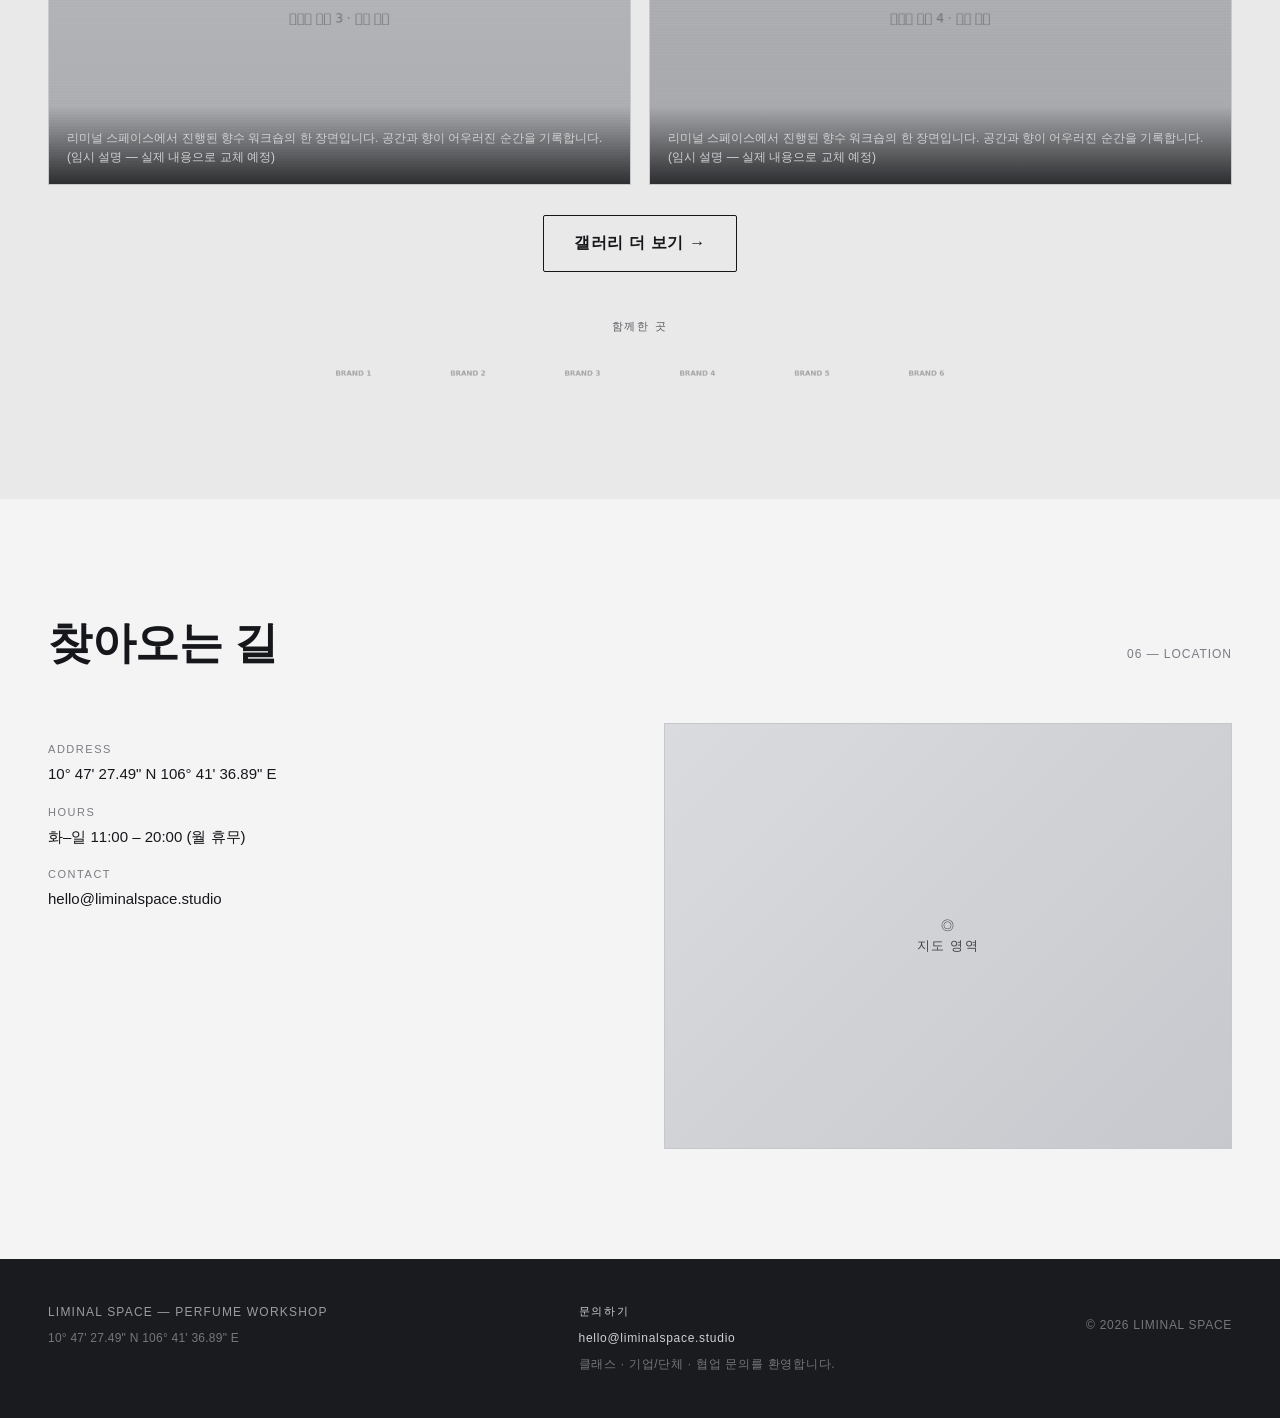
==== commit 49c31709: "Gallery: featured+order, multilingual folders, folder chips on index/gallery (v25)" ====
--- a/index.html
+++ b/index.html
@@ -138,6 +138,7 @@
       <h2 data-i18n="gallery.title">갤러리</h2>
       <p class="coord mono">05 — GALLERY</p>
     </div>
+    <div class="gallery-folders" id="galleryFolders"></div>
     <div class="gallery-grid" id="galleryGrid"></div>
     <div class="gallery-more-wrap"><a class="btn ghost gallery-more" href="gallery.html" data-i18n="gallery.more">갤러리 더 보기 →</a></div>
     <div class="logo-strip-wrap" id="logoStripWrap" style="display:none">
--- a/styles.css
+++ b/styles.css
@@ -235,6 +235,14 @@
   .logo-strip img{height:32px;width:auto;opacity:.5;filter:grayscale(1);transition:opacity .3s}
   .logo-strip a:hover img{opacity:.9}
   @media(max-width:640px){.gallery-grid{grid-template-columns:1fr}}
+  /* 갤러리 폴더 칩 */
+  .gallery-folders{display:flex;gap:18px;flex-wrap:wrap;margin-bottom:30px}
+  .folder-chip{display:flex;flex-direction:column;align-items:center;gap:9px;background:none;border:0;cursor:pointer;padding:0;width:84px}
+  .fc-thumb{width:72px;height:72px;border-radius:50%;background:#d2d3d6 center/cover no-repeat;border:2px solid transparent;filter:grayscale(.25);transition:border-color .2s,filter .3s}
+  .folder-chip:hover .fc-thumb{filter:grayscale(0)}
+  .folder-chip.active .fc-thumb{border-color:var(--ink);filter:grayscale(0)}
+  .fc-name{font-size:12px;color:var(--ink-soft);letter-spacing:.02em;text-align:center;line-height:1.3}
+  .folder-chip.active .fc-name{color:var(--ink);font-weight:700}
   .gallery-more-wrap{text-align:center;margin-top:30px}
   .gallery-more{letter-spacing:.04em}
   footer{background:var(--accent);color:#9a9ca1;padding:44px 0;font-size:12px}
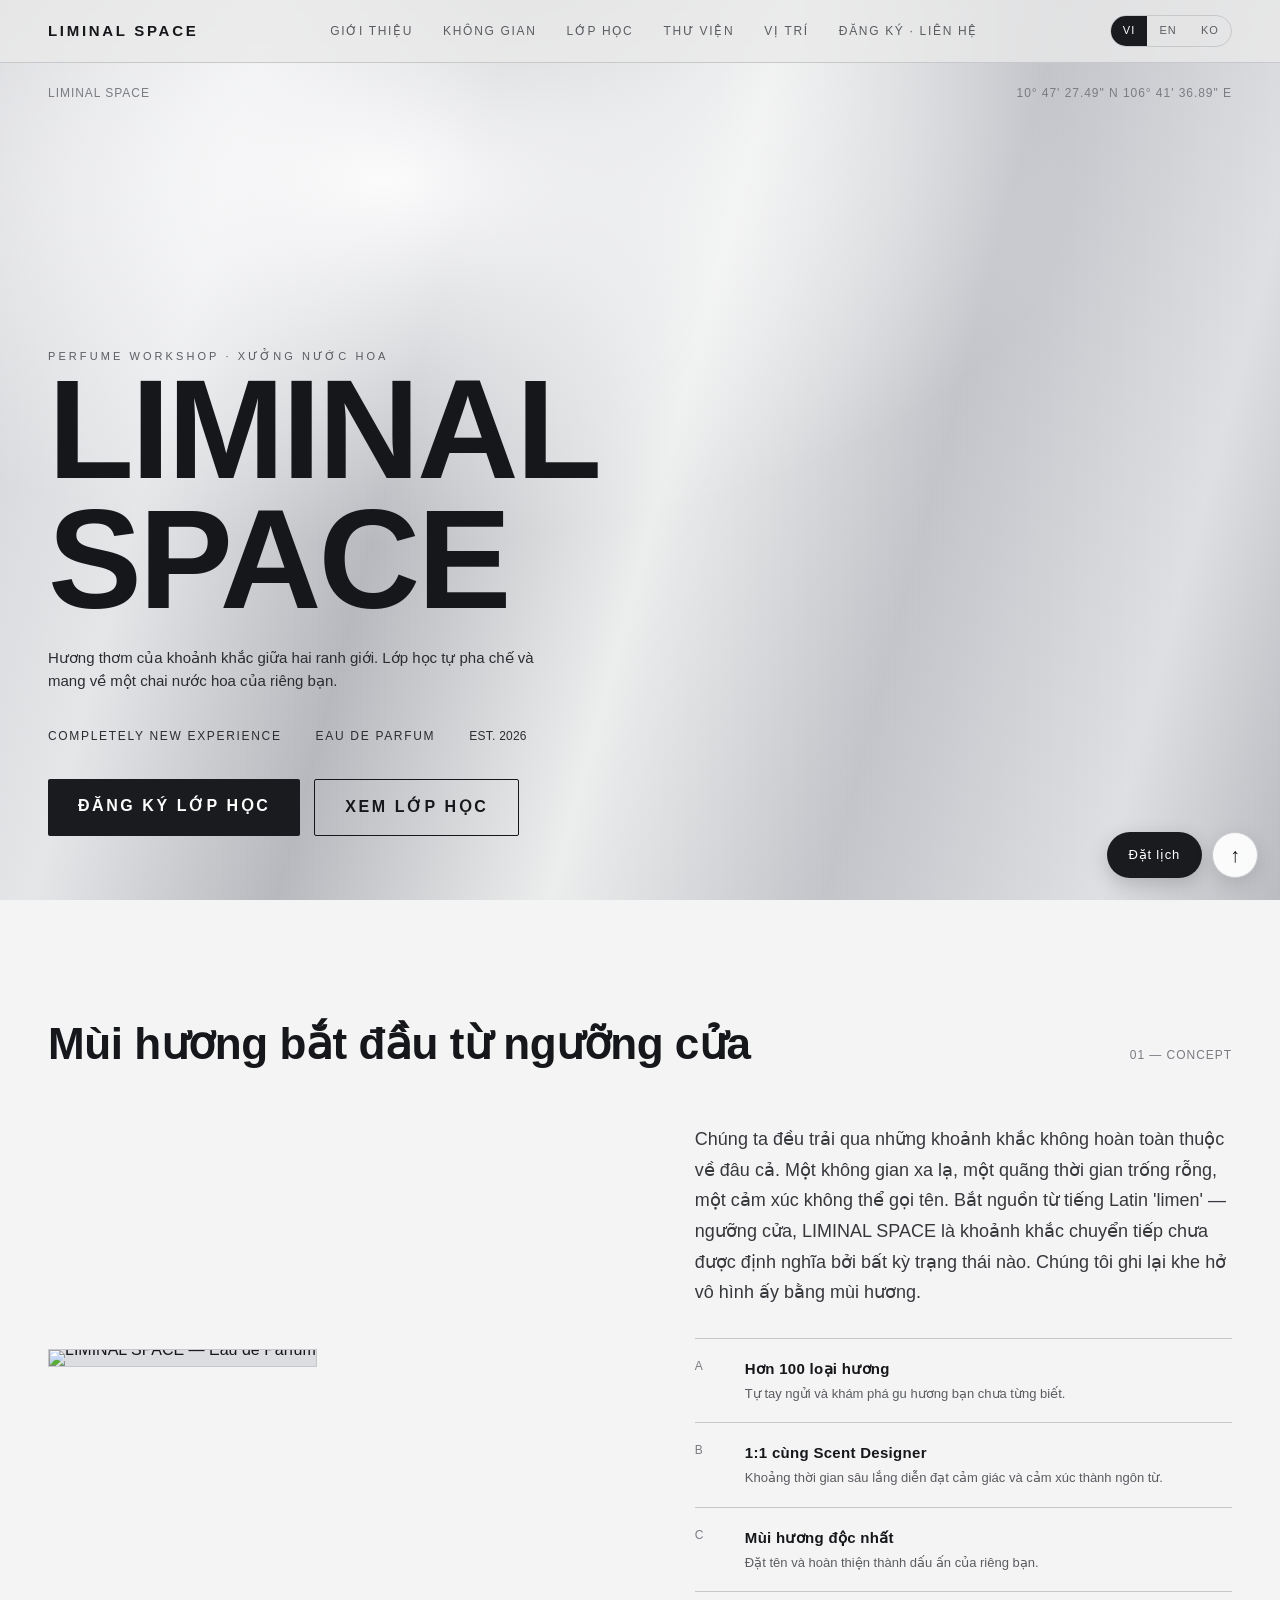
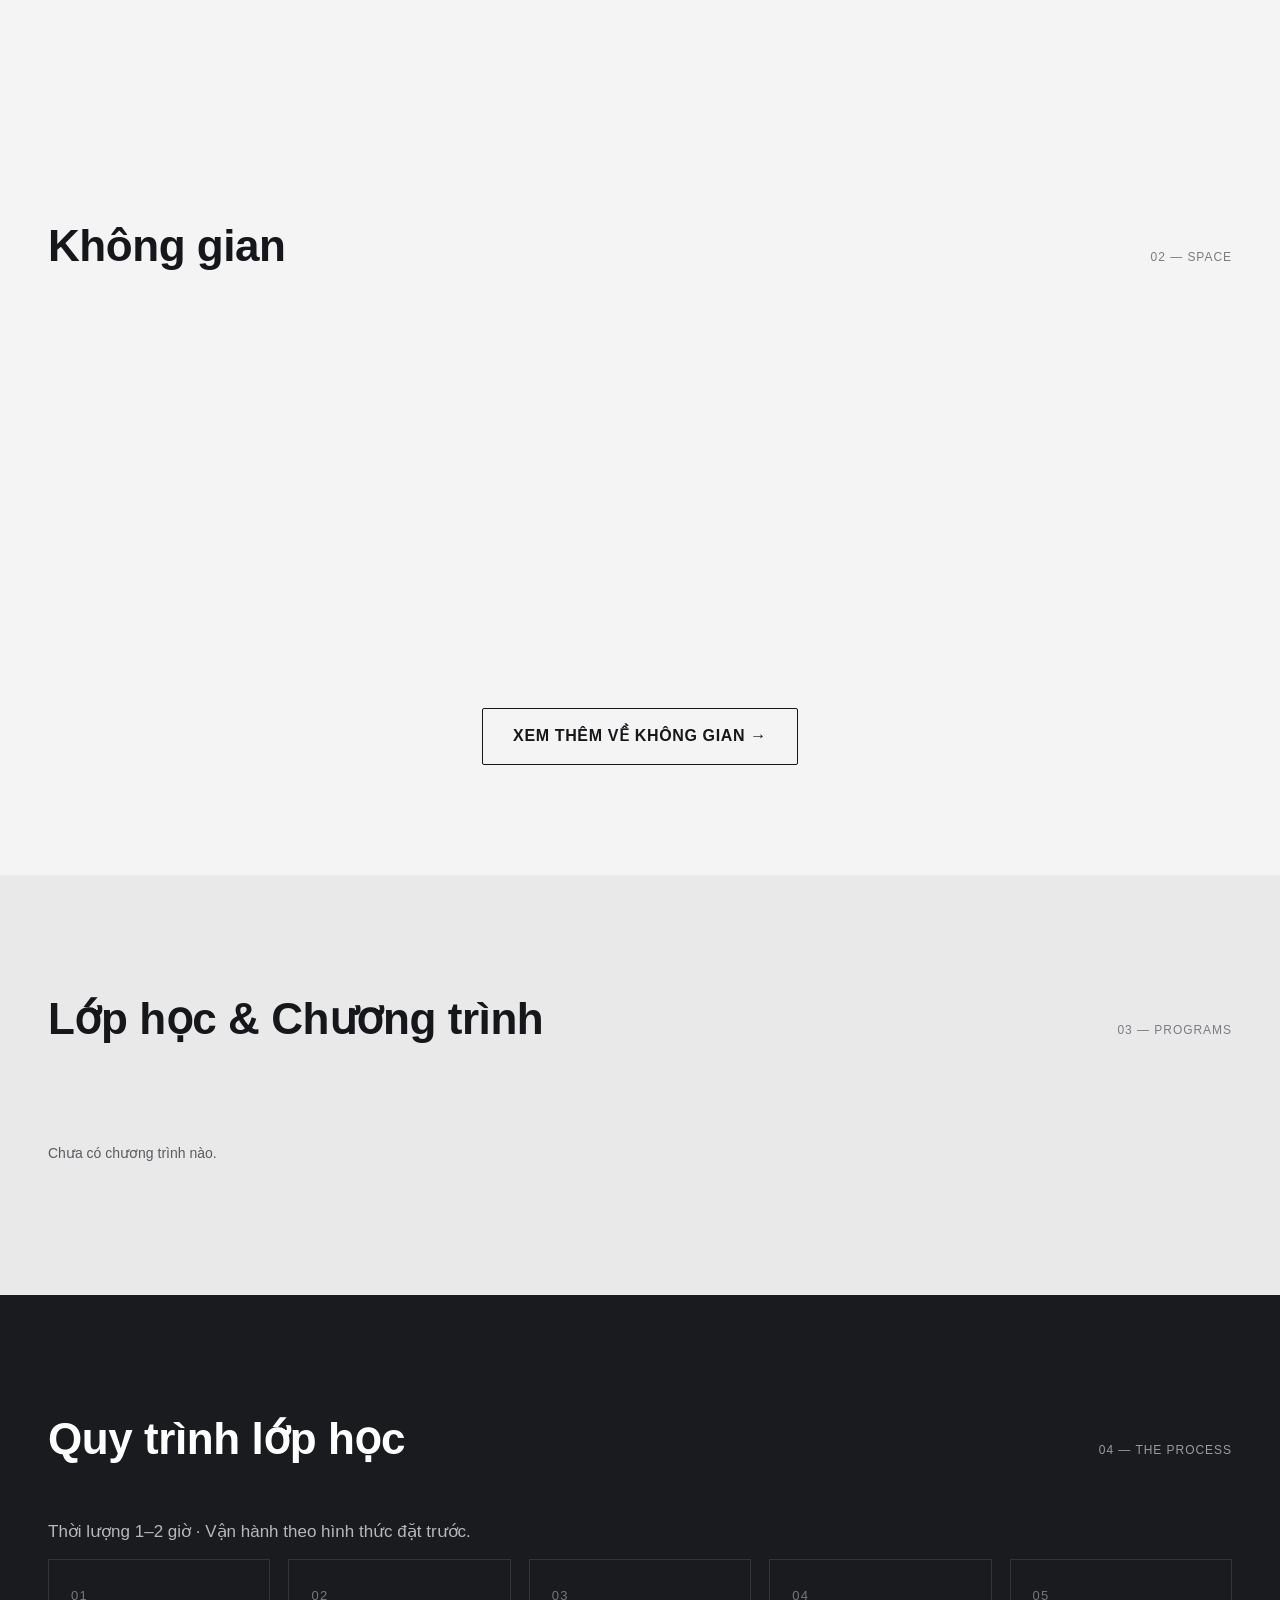
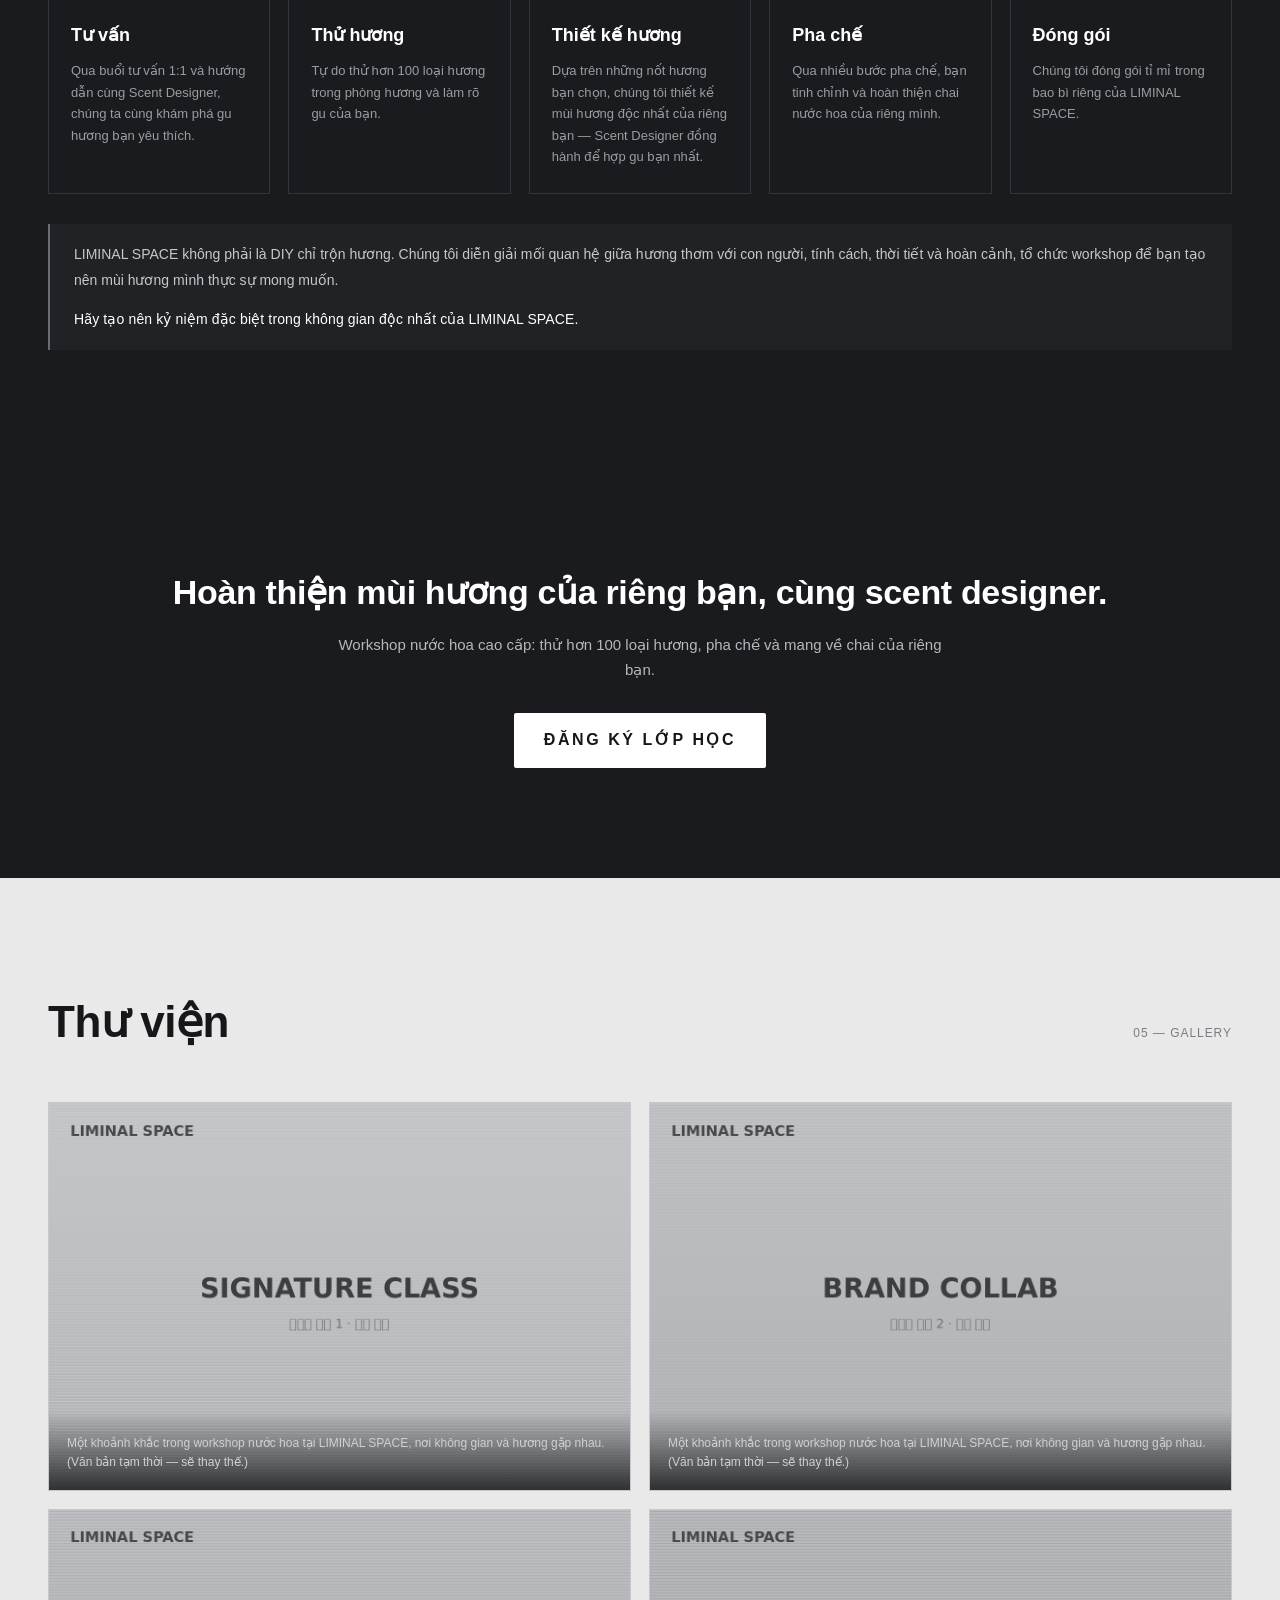
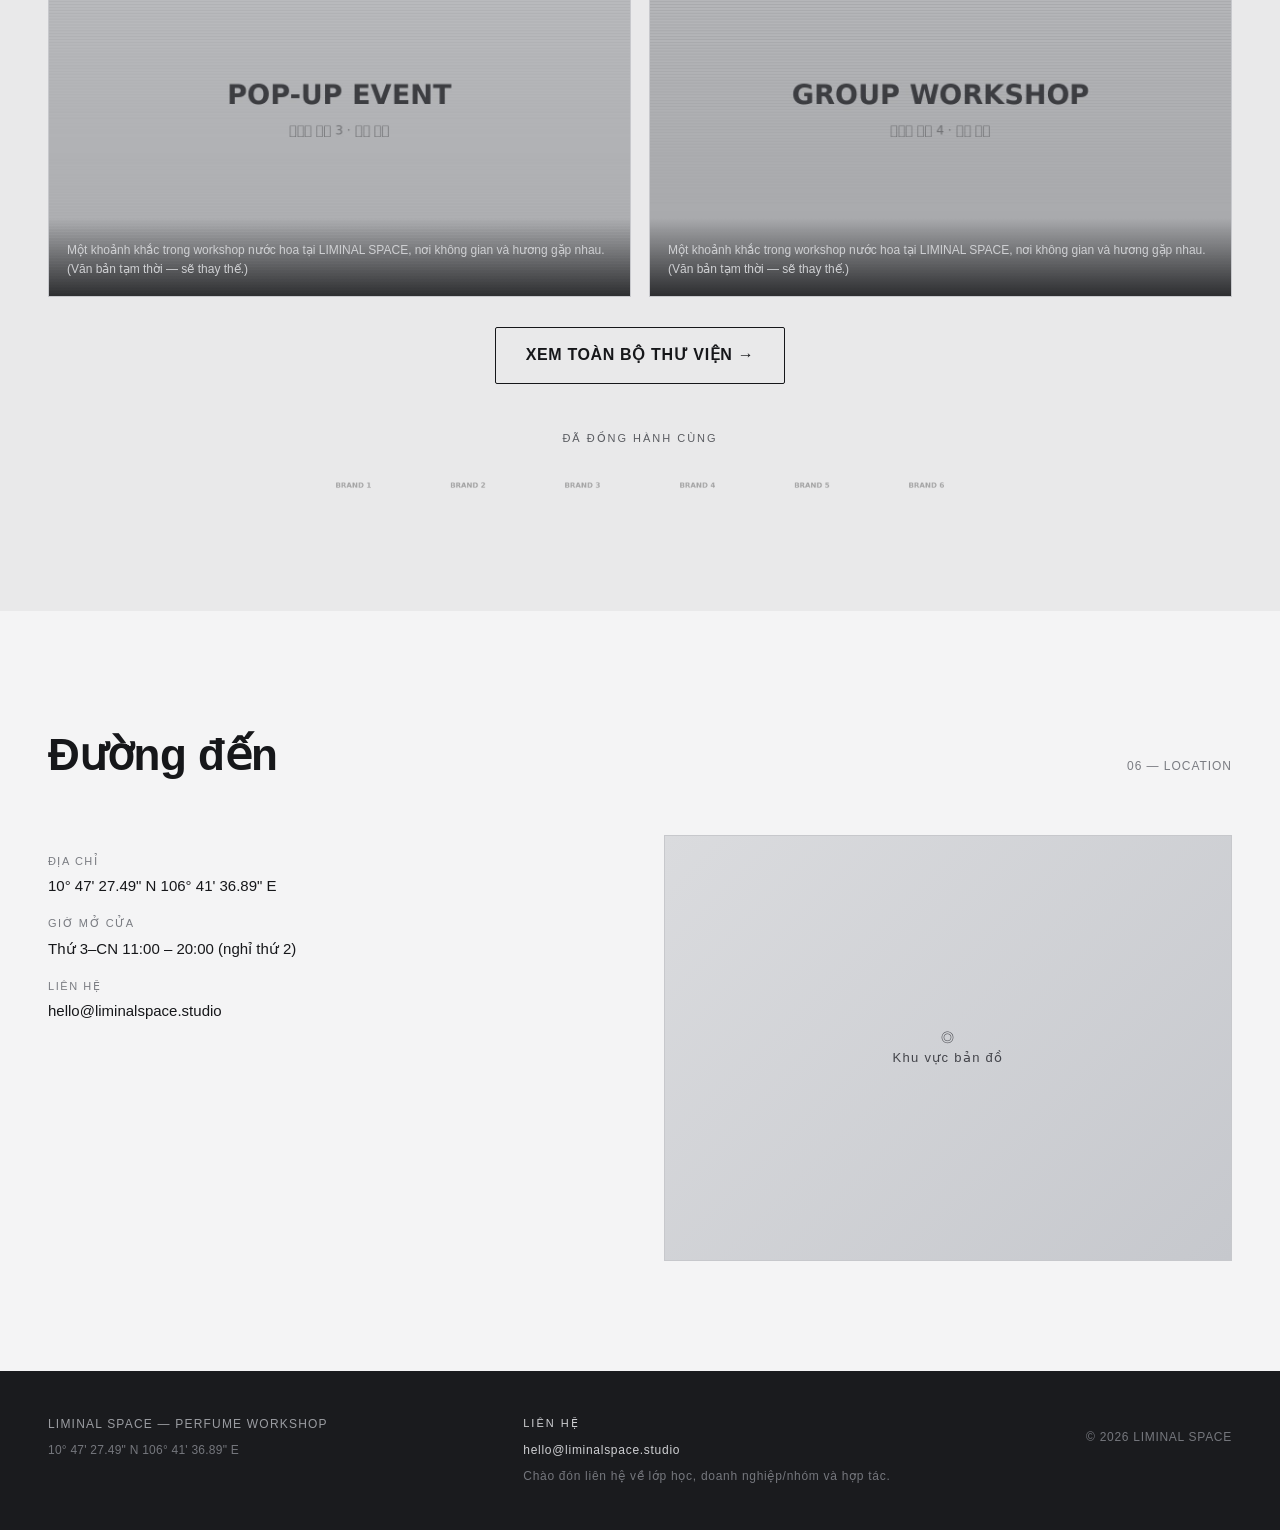
==== commit d0b8554a: "Default language Vietnamese + lang order VI/EN/KO" ====
--- a/index.html
+++ b/index.html
@@ -21,9 +21,9 @@
     </nav>
     <div style="display:flex;align-items:center;gap:14px">
       <div class="lang">
-        <button data-lang="ko" class="active">KO</button>
+        <button data-lang="vi" class="active">VI</button>
         <button data-lang="en">EN</button>
-        <button data-lang="vi">VI</button>
+        <button data-lang="ko">KO</button>
       </div>
       <button class="menu-toggle" id="menuToggle" aria-label="menu">≡</button>
     </div>
@@ -83,7 +83,8 @@
       <p class="coord mono">02 — SPACE</p>
     </div>
   </div>
-  <div class="marquee" id="spaceMarquee"><div class="marquee-track" id="spaceTrack"><!-- 갤러리 사진으로 JS가 채움(연속 흐름) --></div></div>
+  <div class="wrap"><div class="gallery-folders" id="spaceFolders"></div></div>
+  <div class="marquee" id="spaceMarquee"><div class="marquee-track" id="spaceTrack"><!-- 공간 사진으로 JS가 채움(연속 흐름) --></div></div>
   <div class="wrap"><div class="gallery-more-wrap"><a class="btn ghost gallery-more" href="space.html" data-i18n="space.more">공간 더 보기 →</a></div></div>
 </section>
 
@@ -285,7 +286,7 @@
 </div>
 
 <!-- 라이트박스(사진 확대) -->
-<div class="lightbox" id="lightbox" aria-hidden="true"><button class="lb-close" type="button" aria-label="close">×</button><img alt="" /><div class="lb-cap"></div></div>
+<div class="lightbox" id="lightbox" aria-hidden="true"><button class="lb-close" type="button" aria-label="close">×</button><button class="lb-prev" type="button" aria-label="prev">‹</button><img alt="" /><button class="lb-next" type="button" aria-label="next">›</button><div class="lb-cap"></div></div>
 
 <script src="https://cdn.jsdelivr.net/npm/@supabase/supabase-js@2"></script>
 <script src="config.js"></script>
--- a/styles.css
+++ b/styles.css
@@ -98,9 +98,10 @@
   .concept-grid{display:grid;grid-template-columns:1.1fr 1fr;gap:56px;align-items:center}
   .concept-figure{
     border:1px solid var(--line);position:relative;overflow:hidden;
-    background:#dcdde0;display:flex;align-items:center;justify-content:center;
-  }
-  .concept-figure img{width:100%;height:auto;max-height:62vh;object-fit:contain;display:block}
+    background:#dcdde0;display:block;line-height:0;
+    width:fit-content;max-width:100%;justify-self:start;
+  }
+  .concept-figure img{width:auto;height:auto;max-height:66vh;max-width:100%;display:block}
   .bottle{
     width:36%;aspect-ratio:1/2.2;border-radius:10px 10px 6px 6px;
     background:linear-gradient(100deg,rgba(255,255,255,.55),rgba(255,255,255,.12) 40%,rgba(255,255,255,.5));
@@ -361,6 +362,10 @@
 .lightbox img{max-width:92vw;max-height:84vh;object-fit:contain;box-shadow:0 10px 60px rgba(0,0,0,.5)}
 .lightbox .lb-close{position:absolute;top:16px;right:22px;background:none;border:0;color:#fff;font-size:32px;line-height:1;cursor:pointer}
 .lightbox .lb-cap{position:absolute;left:0;right:0;bottom:22px;text-align:center;color:#cfd0d3;font-size:13px;letter-spacing:.02em;padding:0 24px}
+.lightbox .lb-prev,.lightbox .lb-next{position:absolute;top:50%;transform:translateY(-50%);width:52px;height:52px;border-radius:50%;border:1px solid rgba(255,255,255,.4);background:rgba(0,0,0,.35);color:#fff;font-size:26px;line-height:1;cursor:pointer;display:flex;align-items:center;justify-content:center;z-index:2}
+.lightbox .lb-prev:hover,.lightbox .lb-next:hover{background:rgba(0,0,0,.6)}
+.lightbox .lb-prev{left:20px}.lightbox .lb-next{right:20px}
+@media(max-width:640px){.lightbox .lb-prev,.lightbox .lb-next{width:42px;height:42px;font-size:22px}.lightbox .lb-prev{left:8px}.lightbox .lb-next{right:8px}}
 /* 푸터(하단 네비 · 업체/문의 정보) */
 .foot-grid{display:flex;justify-content:space-between;flex-wrap:wrap;gap:24px 40px}
 .foot-col{display:flex;flex-direction:column;gap:7px;font-size:12px;letter-spacing:.06em}
@@ -375,3 +380,35 @@
 .gallery-grid[data-full]{grid-template-columns:repeat(3,1fr)}
 @media(max-width:900px){.gallery-grid[data-full]{grid-template-columns:repeat(2,1fr)}}
 @media(max-width:560px){.gallery-grid[data-full]{grid-template-columns:1fr}}
+
+/* ===== 상단 네비 지점 소셜(호버 펼침) ===== */
+.socials{display:flex;align-items:center;gap:14px}
+.soc-group{display:flex;align-items:center;padding-right:14px;border-right:1px solid var(--line);cursor:default}
+.soc-group:last-child{border-right:0;padding-right:0}
+.soc-b{font-size:11px;letter-spacing:.1em;color:var(--ink-soft);font-weight:700;transition:color .15s ease}
+.soc-group:hover .soc-b,.soc-group:focus-within .soc-b{color:var(--ink)}
+.soc-icons{display:inline-flex;align-items:center;gap:7px;max-width:0;opacity:0;overflow:hidden;transition:max-width .32s ease,opacity .25s ease,margin-left .32s ease}
+.soc-group:hover .soc-icons,.soc-group:focus-within .soc-icons{max-width:96px;opacity:1;margin-left:9px}
+.soc-group a{display:inline-flex;align-items:center;color:var(--ink-soft);text-decoration:none;opacity:.85;transition:color .15s ease,opacity .15s ease,transform .15s ease}
+.soc-group a:hover{opacity:1;transform:translateY(-1px)}
+.soc-group a.ig:hover{color:#e1306c}
+.soc-group a.fb:hover{color:#1877f2}
+.soc-group a.lt:hover{color:#1ebe5d}
+.soc-group .ic{width:16px;height:16px;display:block}
+@media(max-width:980px){.socials{display:none}}
+/* 지점 1곳: 호버 없이 아이콘 항상 노출 */
+.socials.show-all .soc-icons{max-width:none;opacity:1;margin-left:9px}
+.socials.show-all .soc-b{color:var(--ink)}
+
+/* ===== 푸터 사업자 정보(베트남 전자상거래법) + 신고 뱃지 ===== */
+.foot-biz{max-width:var(--maxw,1280px);margin:26px auto 0;padding:18px 32px 0;border-top:1px solid rgba(255,255,255,.12);
+  text-align:center;color:rgba(255,255,255,.5);font-size:12px;line-height:1.7;letter-spacing:.01em}
+.foot-biz .fb-line{margin:1px 0}
+.foot-biz .fb-i b{font-weight:600;color:rgba(255,255,255,.62);margin-right:4px;font-size:11px}
+.foot-biz .fb-sep{margin:0 8px;opacity:.4}
+.foot-biz .fb-badge{display:inline-flex;align-items:center;margin-top:12px}
+.foot-biz .fb-badge img{height:34px;width:auto;display:block}
+.foot-biz .fb-badge-txt{display:inline-block;border:1px solid rgba(120,170,255,.5);color:rgba(150,190,255,.85);
+  border-radius:6px;padding:5px 12px;font-size:11px;letter-spacing:.02em}
+.foot-biz .fb-badge:hover .fb-badge-txt{border-color:rgba(120,170,255,.85);color:#cfe0ff}
+@media(max-width:680px){.foot-biz{padding:16px 18px 0}.foot-biz .fb-sep{margin:0 5px}}
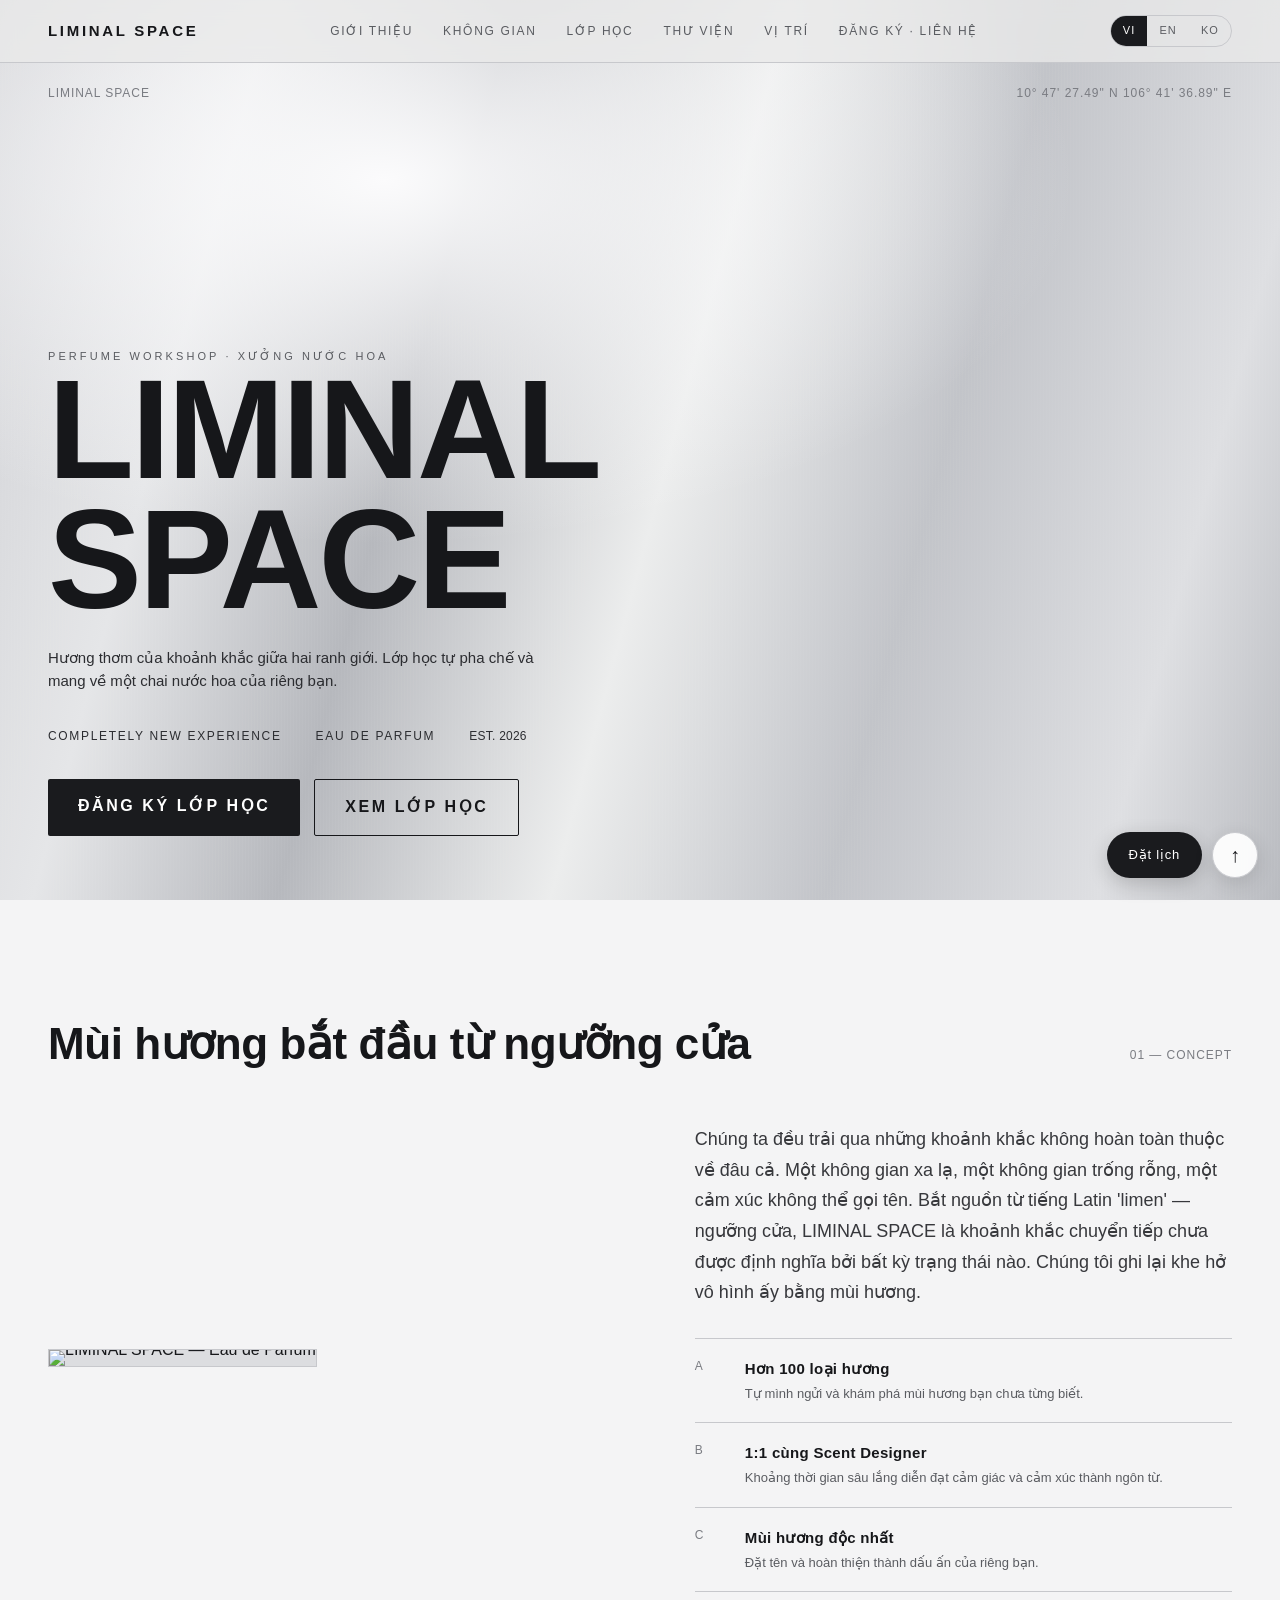
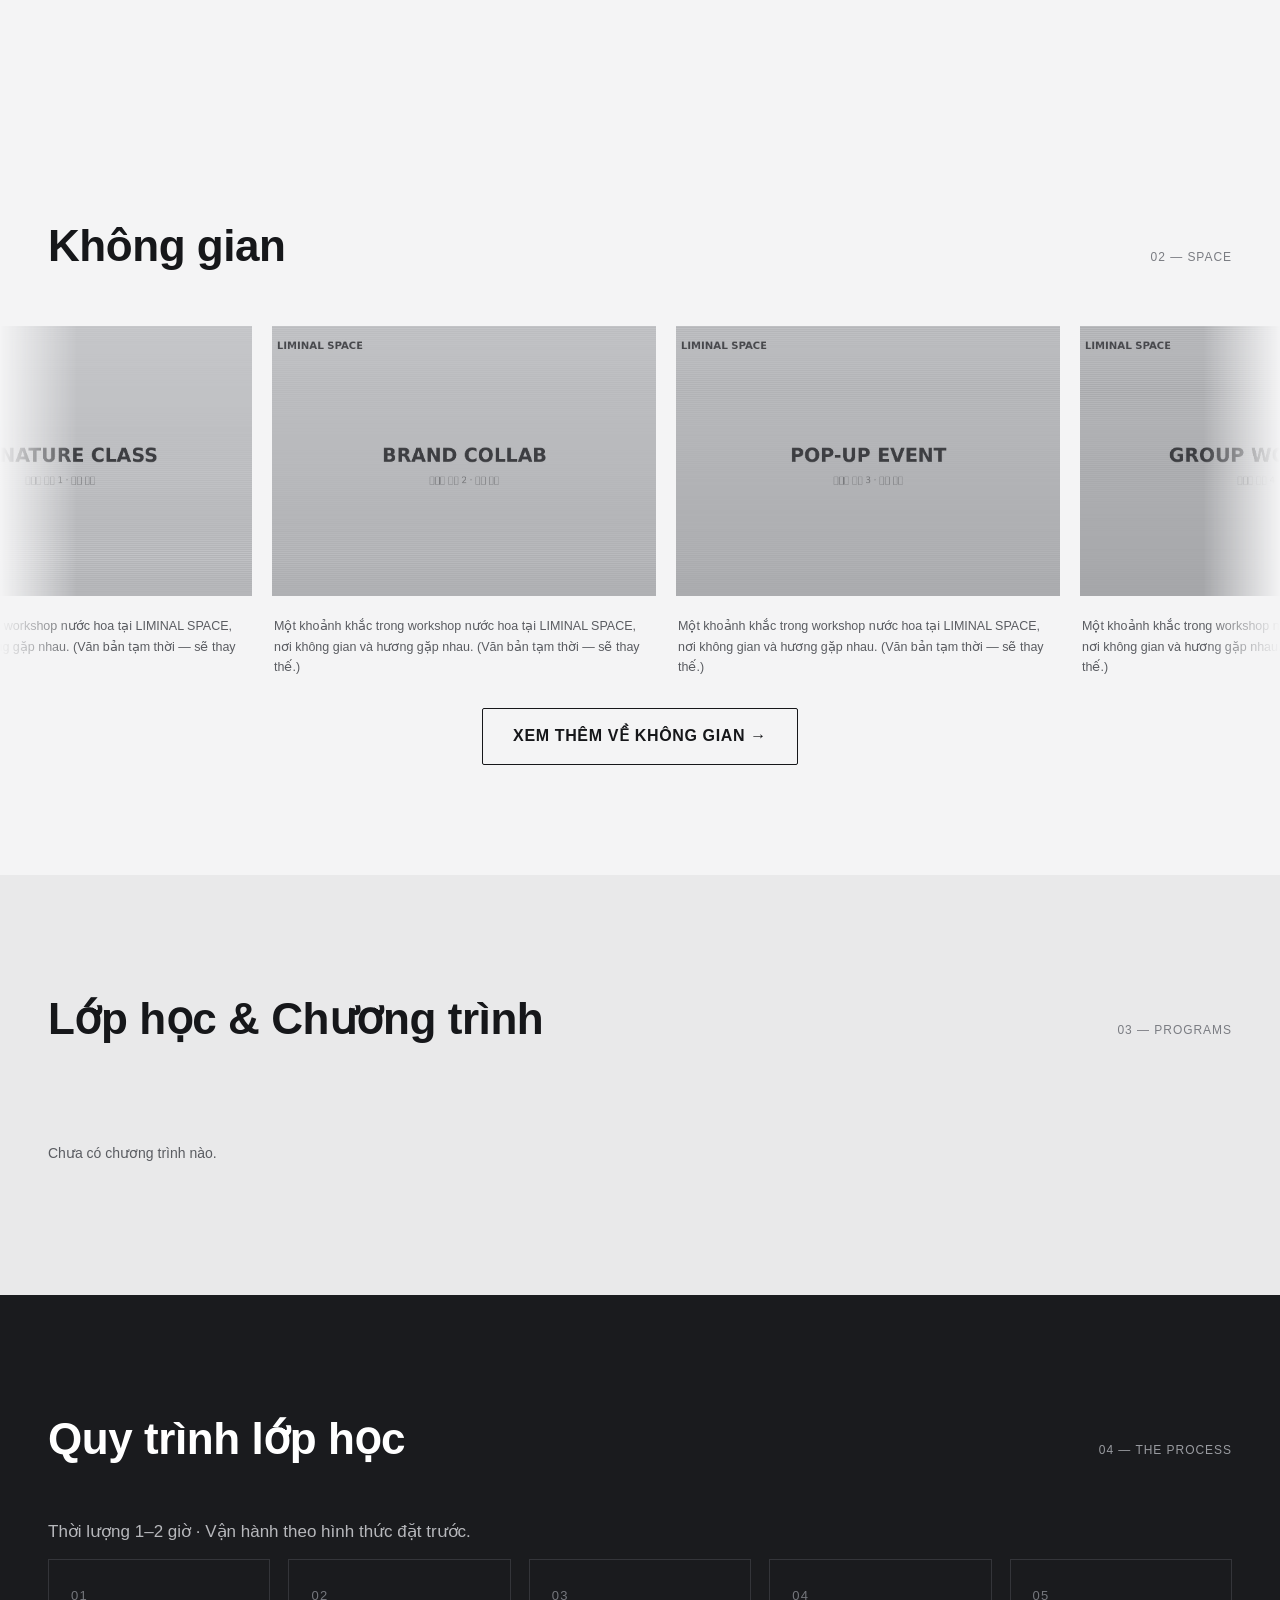
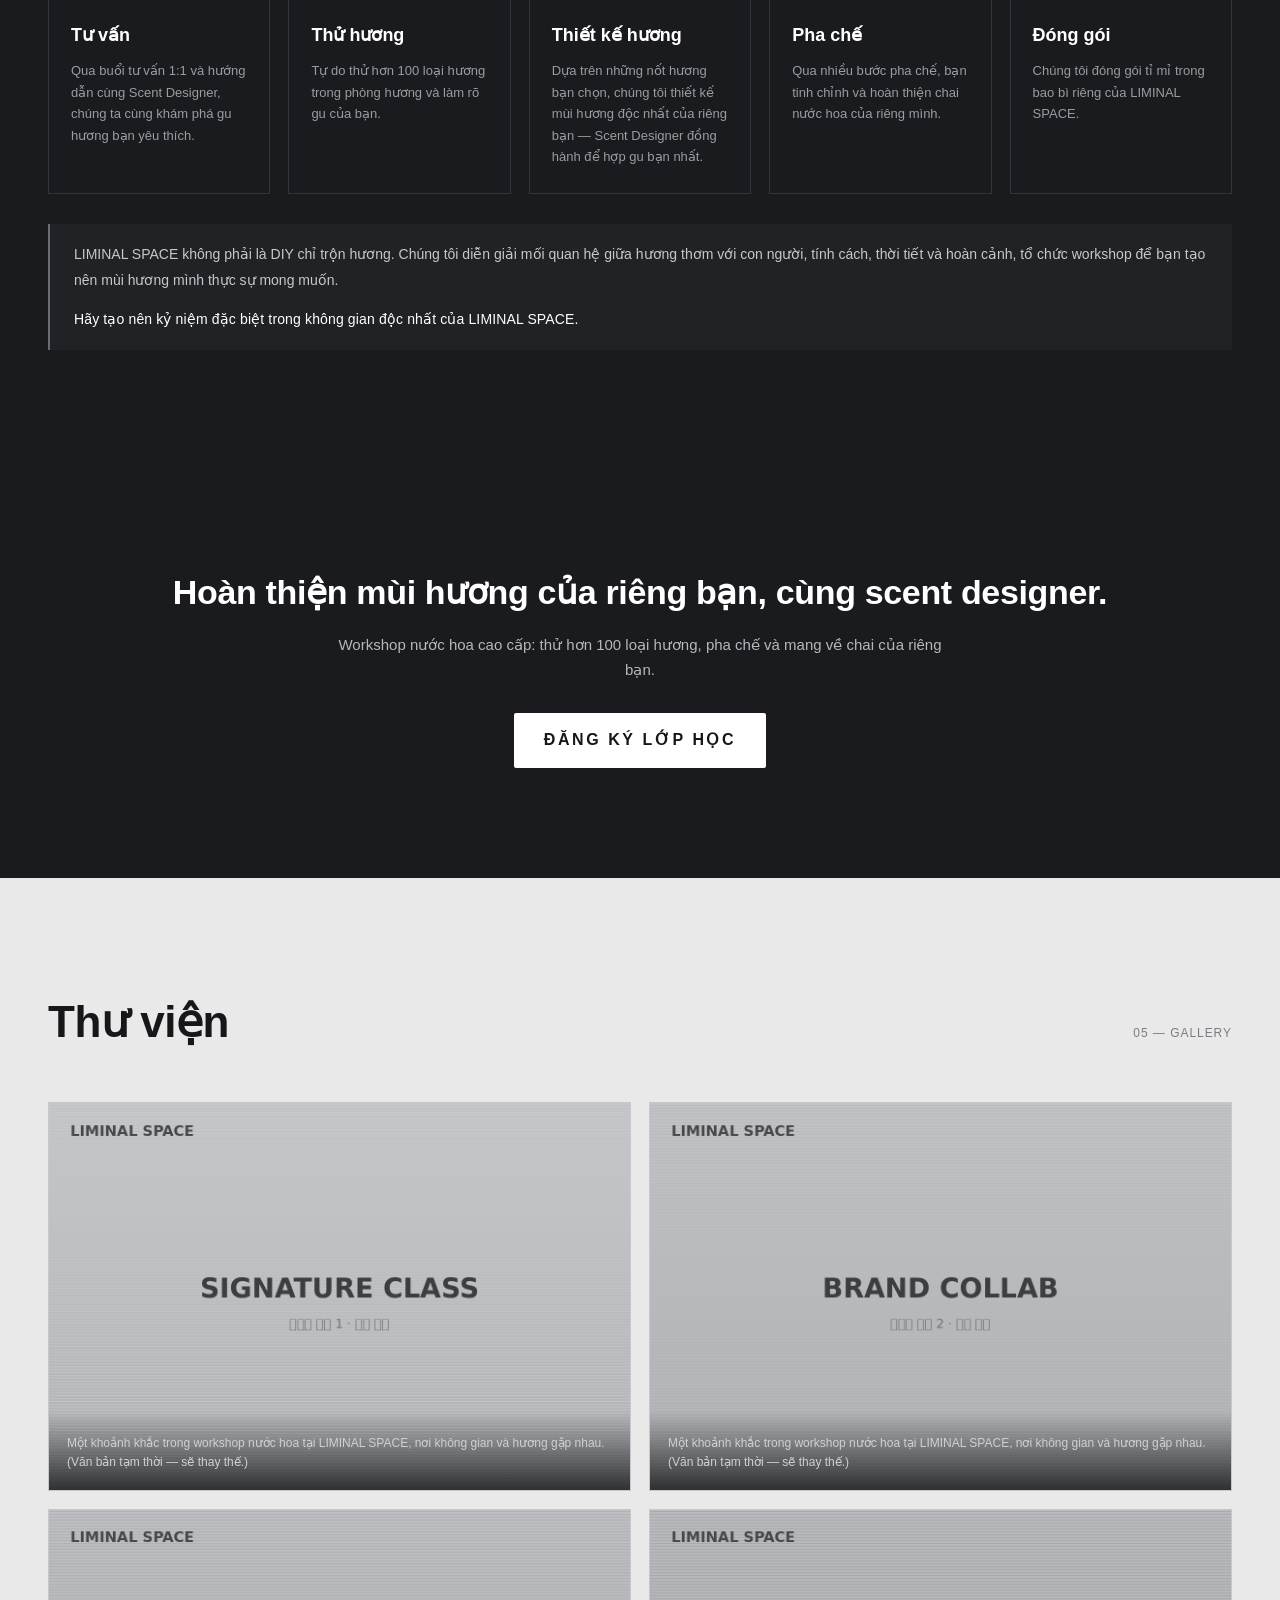
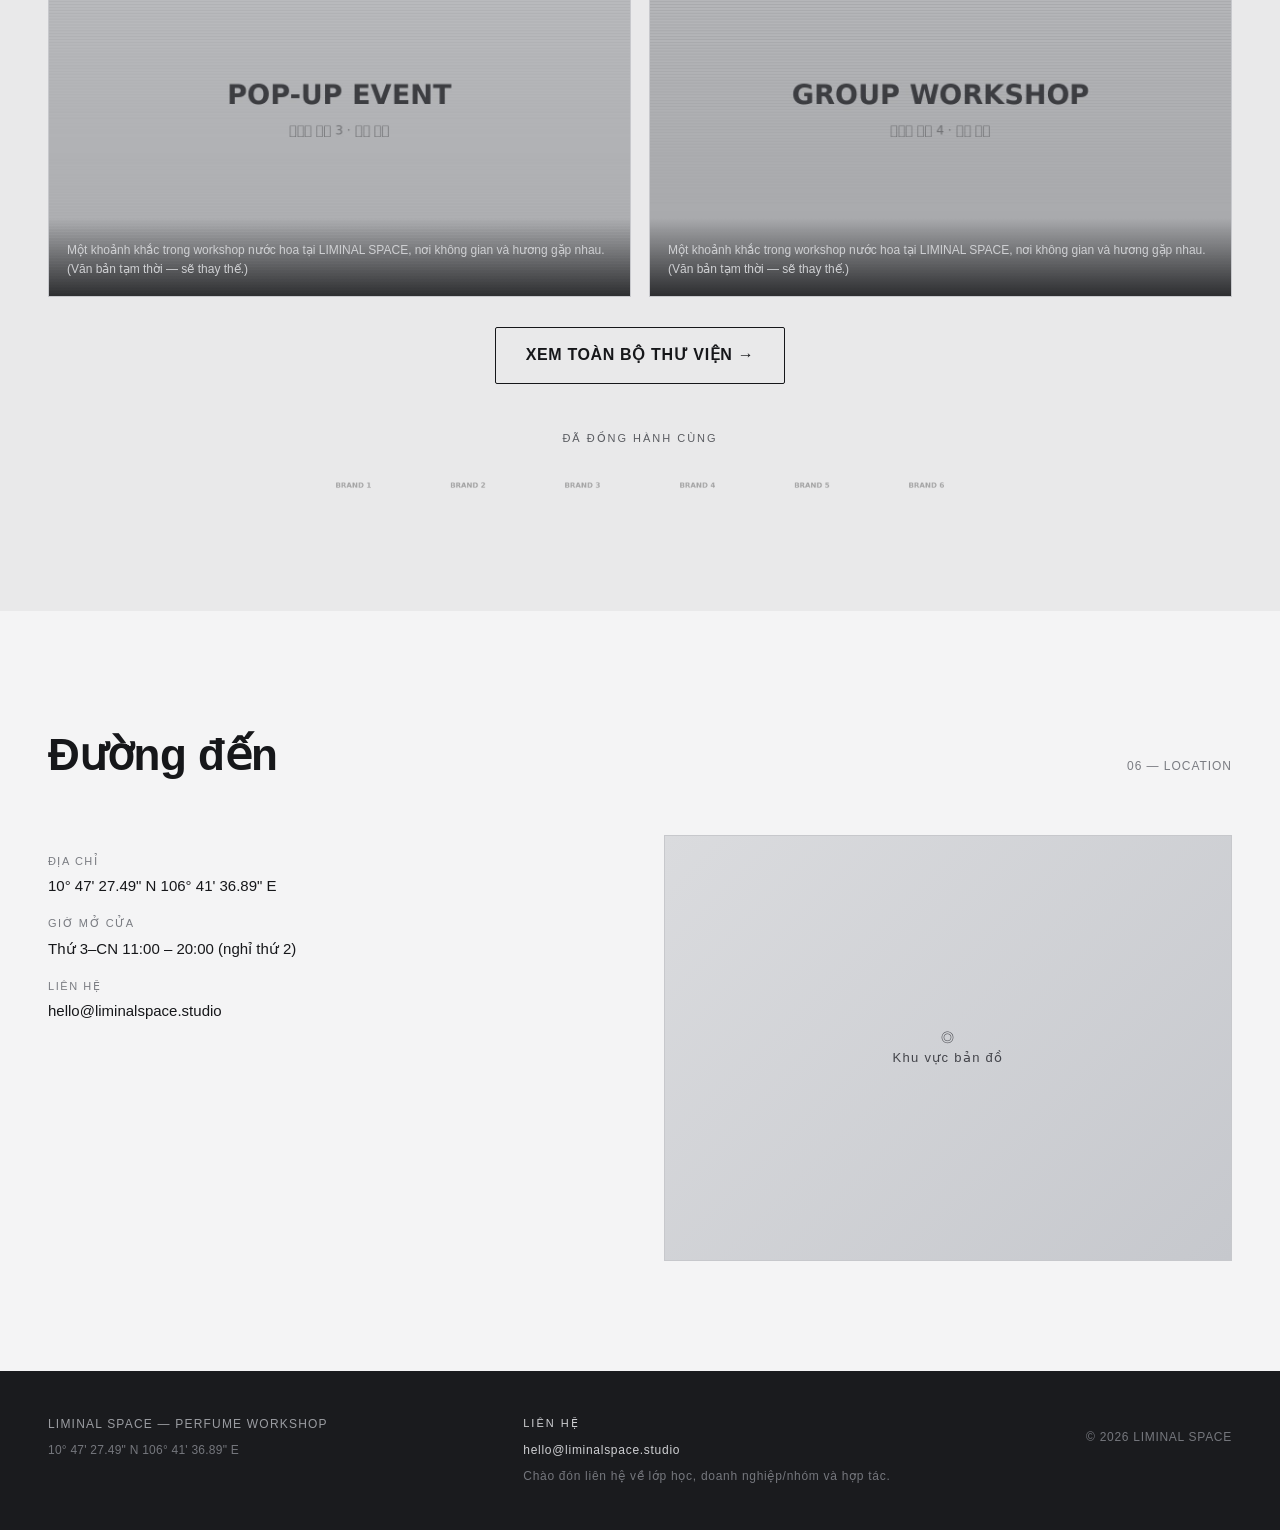
==== commit f08bbdae: "i18n form placeholders + VI copy fixes" ====
--- a/index.html
+++ b/index.html
@@ -247,13 +247,13 @@
         <div class="step-q" data-i18n="modal.q4">신청자 정보를 입력하고 확인해 주세요.</div>
         <div class="grid2">
           <div class="mfield"><label data-i18n="form.name">이름</label><input type="text" data-field="name" /></div>
-          <div class="mfield"><label data-i18n="form.nationality">국적</label><input type="text" data-field="nationality" list="natList" autocomplete="off" placeholder="검색 또는 선택" /></div>
-        </div>
-        <div class="mfield"><label data-i18n="form.phone">연락처</label><div class="phone-row"><input type="text" class="dialcode" data-field="dialcode" readonly placeholder="+--" /><input type="tel" data-field="phone" inputmode="numeric" placeholder="전화번호" /></div></div>
+          <div class="mfield"><label data-i18n="form.nationality">국적</label><input type="text" data-field="nationality" list="natList" autocomplete="off" data-i18n-ph="ph.nat" placeholder="검색 또는 선택" /></div>
+        </div>
+        <div class="mfield"><label data-i18n="form.phone">연락처</label><div class="phone-row"><input type="text" class="dialcode" data-field="dialcode" readonly placeholder="+--" /><input type="tel" data-field="phone" inputmode="numeric" data-i18n-ph="ph.phone" placeholder="전화번호" /></div></div>
         <div class="mfield"><label data-i18n="form.email">이메일</label><input type="email" data-field="email" /></div>
         <div class="grid2">
-          <div class="mfield"><label data-i18n="form.fb">Facebook (선택)</label><input type="text" data-field="facebook" placeholder="아이디 또는 링크" /></div>
-          <div class="mfield"><label data-i18n="form.ig">Instagram (선택)</label><input type="text" data-field="instagram" placeholder="아이디" /></div>
+          <div class="mfield"><label data-i18n="form.fb">Facebook (선택)</label><input type="text" data-field="facebook" data-i18n-ph="ph.fb" placeholder="아이디 또는 링크" /></div>
+          <div class="mfield"><label data-i18n="form.ig">Instagram (선택)</label><input type="text" data-field="instagram" data-i18n-ph="ph.ig" placeholder="아이디" /></div>
         </div>
         <datalist id="natList"></datalist>
         <div class="mfield"><label data-i18n="form.msg">남길 말 (선택)</label><textarea rows="2" data-field="msg"></textarea></div>
